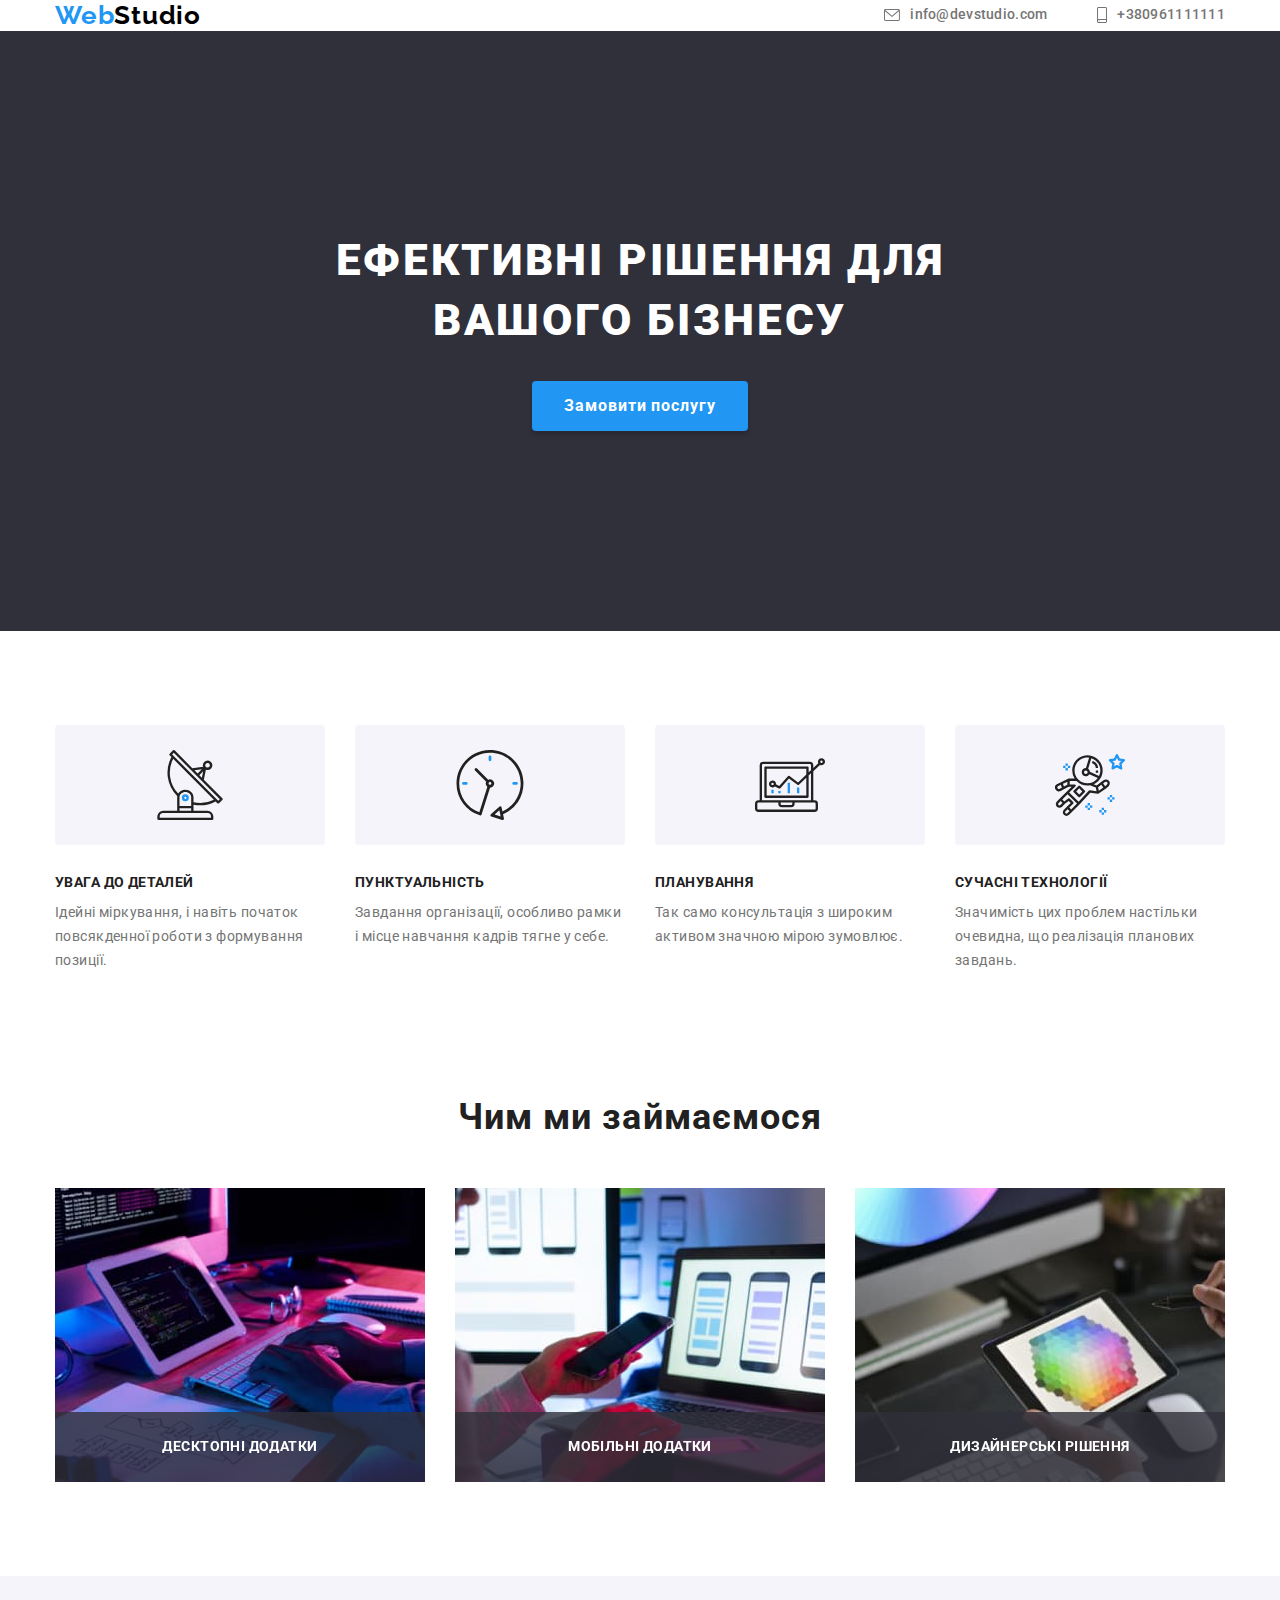
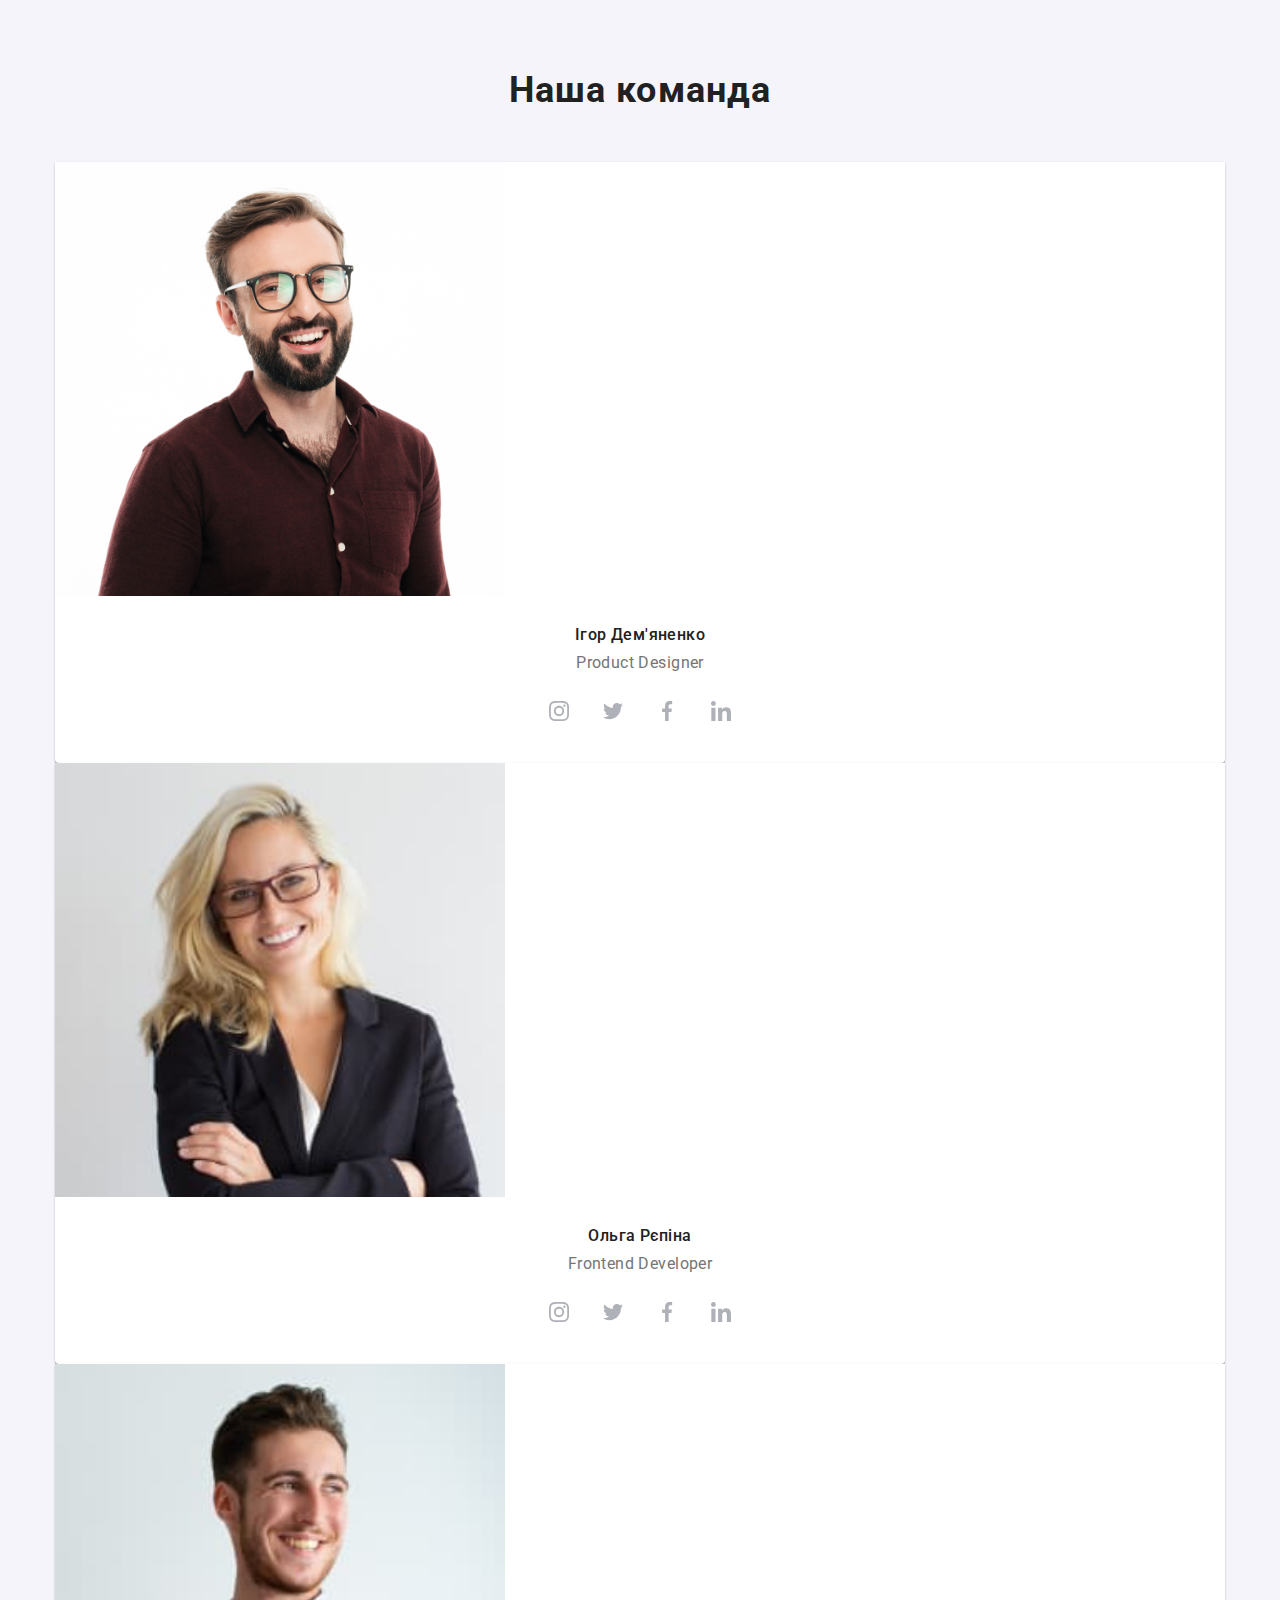
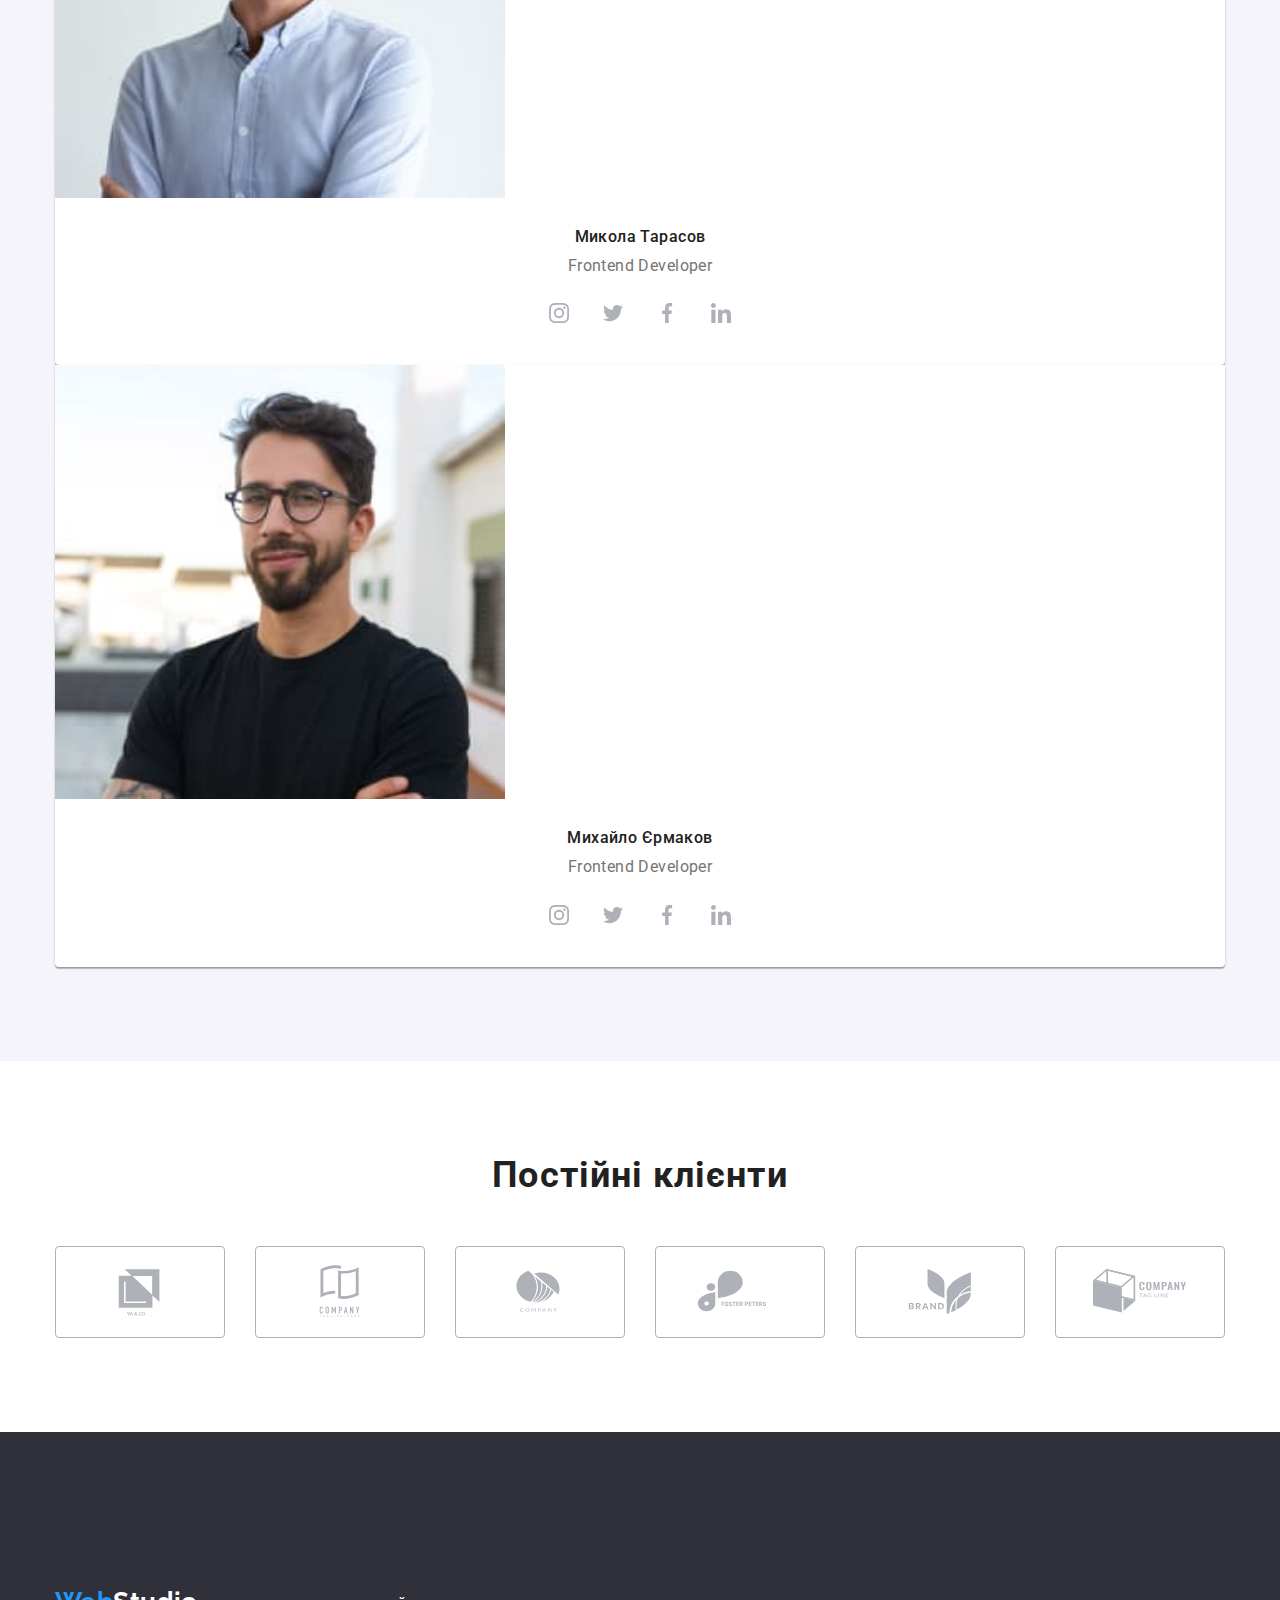
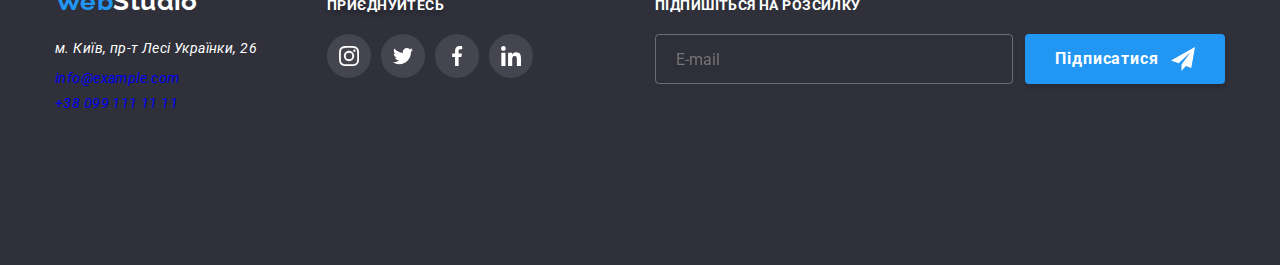
==== index.html @ 115f2b34 "123" ====
<!DOCTYPE html>
<html lang="uk">

<head>
  <meta charset="UTF-8" />
  <meta http-equiv="X-UA-Compatible" content="IE=edge" />
  <meta name="viewport" content="width=device-width, initial-scale=1.0" />
  <title>WebStudio</title>
  <link rel="stylesheet" href="https://cdn.jsdelivr.net/npm/modern-normalize@1.1.0/modern-normalize.min.css">
  <link rel="stylesheet" href="./css/main.min.css" />
  <!-- <link rel=" stylesheet" href="./css/styles.css" /> -->
  <link rel="preconnect" href="https://fonts.googleapis.com" />
  <link rel="preconnect" href="https://fonts.gstatic.com" crossorigin />
  <link href="https://fonts.googleapis.com/css2?family=Raleway:wght@700&family=Roboto:wght@400;500;700;900&display=swap"
    rel="stylesheet" />
</head>

<body>

  <!-- ----------- HEADER------------>




  <header class="header">
    <div class="container header-container">
      <a class="link header-logo" href="./index.html"><span class="first-part">Web</span><span
          class="last-part">Studio</span></a>
      <nav class="header-nav">
        <ul class="header-nav-list list">
          <li class="header-item current">
            <a class="header-nav-link link" href="./index.html">Студія</a>
          </li>
          <li class="header-item">
            <a class="header-nav-link link" href="./portfolio.html">Портфолiо</a>
          </li>
          <li class="header-item">
            <a class="header-nav-link link" href="">Контакти</a>
          </li>
        </ul>
      </nav>
      <button class="menu-toggle js-open-menu" aria-expanded="false" aria-controls="mobile-menu">
        <svg width="40" height="40" fill="currentColor">
          <use href="./images/icons.svg#icon-menu"></use>
        </svg>
      </button>
      <ul class="header-list list">
        <li class="header-item">
          <a class="header-link-mail link" href="mailto:info@devstudio.com">
            <svg class="icon-mail" width="16" height="12">
              <use href="./images/icons.svg#icon-email"></use>
            </svg>
            info@devstudio.com
          </a>
        </li>
        <li class="header-item">
          <a class="header-tel link" href="tel:+380961111111">
            <svg class="icon-phone" width="10" height="16">
              <use href="./images/icons.svg#icon-phone"></use>
            </svg>
            +380961111111
          </a>
        </li>
      </ul>
    </div>
  </header>




  <!-- main section -->

  <main>
    <section class="hero-section section">
      <div class="container">
        <h1 class="hero-first-title">Ефективні рішення для вашого бізнесу</h1>
        <button type="button" class="hero-btn jumpin-button" data-modal-open>Замовити послугу</button>
      </div>
    </section>

    <!-- MODAL-WINDOW -->

    <div class="backdrop is-hidden" data-modal>
      <div class="modal">
        <p class="modal-text">Залиште свої дані, ми вам передзвонимо</p>
        <form autocomplete="off" novalidate>

          <div class="form-field">
            <label class="form-label" for="user-name">Ім'я</label>
            <input class="form-input" type="text" name="user-name" id="user-name" required>
            <svg class="icon-input" width="18" height="18">
              <use href="./images/icons.svg#icon-person-black"></use>
            </svg>

          </div>

          <div class="form-field">
            <label class="form-label" for="tel">Телефон</label>
            <input class="form-input" type="tel" name="phone-number" id="tel" required>
            <svg class="icon-input" width="18" height="18">
              <use href="./images/icons.svg#icon-phone-black"></use>
            </svg>
          </div>

          <div class="form-field">
            <label class="form-label" for="email">Пошта</label>
            <input class="form-input" type="email" name="email" id="email" required>
            <svg class="icon-input" width="18" height="18">
              <use href="./images/icons.svg#icon-email-black"></use>
            </svg>
          </div>

          <div class="form-textarea">
            <label class="form-label" for="comment">Коментар</label>
            <textarea class="form-area" name="comment" id="comment" placeholder="Введіть текст"></textarea>
          </div>

          <div class="agreement-form">
            <label class="agreement-label" for="agreement">
              <input class="check-input" type="checkbox" name="agreement" id="agreement" required>
              <span class="checkbox"></span>Погоджуюся з
              розсилкою та приймаю
              <a class="agreement-text" href="#">Умови
                договору</a>

            </label>
          </div>

          <button class="form-button" type="submit">Відправити</button>

        </form>
        <button class="modal-button" type="button" data-modal-close>
          <svg class="close-icon" width="18" height="18">
            <use href="./images/icons.svg#icon-close-black"></use>
          </svg>
        </button>
      </div>
    </div>


    <!--BENEFITS  -->

    <section class="section">
      <div class="container">
        <h2 class="visually-hidden">Переваги</h2>
        <ul class="benefits__list list">
          <li class="benefits__item">
            <div class="benefits__name">
              <svg class="benefits__icon" width="70" height="70">
                <use href="./images/icons.svg#icon-antenna">
                </use>
              </svg>
            </div>
            <h3 class="benefits__title">Увага до деталей</h3>
            <p class="benefits-pre__title">
              Ідейні міркування, і навіть початок повсякденної роботи з формування позиції.
            </p>
          </li>

          <li class="benefits__item">
            <div class="benefits__name">
              <svg class="benefits__icon" width="70" height="70">
                <use href="./images/icons.svg#icon-clock">
                </use>
              </svg>
            </div>
            <h3 class="benefits__title">Пунктуальність</h3>
            <p class="benefits-pre__title">
              Завдання організації, особливо рамки і місце навчання кадрів тягне у себе.
            </p>
          </li>

          <li class="benefits__item">
            <div class="benefits__name">
              <svg class="benefits__icon" width="70" height="70">
                <use href="./images/icons.svg#icon-diagram">
                </use>
              </svg>
            </div>
            <h3 class="benefits__title">Планування</h3>
            <p class="benefits-pre__title">
              Так само консультація з широким активом значною мірою зумовлює.
            </p>
          </li>

          <li class="benefits__item">
            <div class="benefits__name">
              <svg class="benefits__icon" width="70" height="70">
                <use href="./images/icons.svg#icon-astronaut">
                </use>
              </svg>
            </div>
            <h3 class="benefits__title">Сучасні технології</h3>
            <p class="benefits-pre__title">
              Значимість цих проблем настільки очевидна, що реалізація планових завдань.
            </p>
          </li>
        </ul>
      </div>
    </section>


    <!-- GALERY -->


    <section class="section team">
      <div class="container gallery">
        <h2 class="gallery__title">Чим ми займаємося</h2>
        <ul class="gallery__list list">
          <li class="gallery__item">
            <picture>
              <source srcset="./images/images.index/devices/box1.jpg 1x, ./images/images.index/devices/box1x2.jpg 2x"
                type="image/jpeg" />
              <img src="./images/images.index/devices/box1.jpg" alt="Робота за комп'ютером" width="370" height="294" />
            </picture>

            <div class="overlay__box">
              <!-- <img src="./images/photo1.jpg" alt="working process" width="370" height="294"> -->
              <p class="overlay__text">Десктопні додатки</p>
            </div>
          </li>
          <li class="gallery__item">
            <picture>
              <source srcset="./images/images.index/devices/box2.jpg 1x, ./images/images.index/devices/box2x2.jpg 2x"
                type="image/jpeg" />
              <img src="./images/images.index/box2.jpg" alt="Робота за телефоном" width="370" height="294" />
            </picture>
            <div class="overlay__box">
              <!-- <img src="./images/photo2.jpg" alt="working process" width="370" height="294"> -->
              <p class="overlay__text">Мобільні додатки</p>
            </div>
          </li>
          <li class="gallery__item">
            <picture>
              <source srcset="./images/images.index/devices/box3.jpg 1x, ./images/images.index/devices/box3x2.jpg 2x"
                type="image/jpeg" />
              <img src="./images/images.index/box3.jpg" alt="Робота за планшетом" width="370" height="294" />
            </picture>
            <div class="overlay__box">
              <!-- <img src="./images/photo3.jpg" alt="working process" width="370" height="294"> -->
              <p class="overlay__text">Дизайнерські рішення</p>
            </div>
          </li>
        </ul>
      </div>
    </section>

    <!-- -OUR-TEAM -->

    <section class="section-team section">
      <div class="container our-team">
        <h2 class="about-our-team">Наша команда</h2>
        <ul class="list about-list">
          <li class="about-item">
            <picture>
              <source
                srcset="./images/images.index/team/igor-tel.jpg 1x, ./images/images.index/team/igor-tel2x@2x.jpg 2x"
                media="(max-width: 767px )" type="image/jpeg" />
              <source
                srcset="./images/images.index/team/igor-desk1.jpg 1x, ./images/images.index/team/igor-desk2.jpg 2x"
                media="(min-width: 1200px )" type="image/jpeg" />
              <source srcset="./images/images.index/team/igor-tab1.jpg 1x, ./images/images.index/team/igor-tab2.jpg 2x"
                media="(min-width: 768px )" type="image/jpeg" />
              <img src="./images/images.index/team/igor-tab1.jpg" alt="Чоловік" width="450" />
            </picture>


            <div class="img-text">
              <h3 class="about-title">Ігор Дем'яненко</h3>
              <p lang="en" class="about-pre-title">Product Designer</p>
              <ul class="socials-list list">
                <li class="socials-item">
                  <a class="socials-link link" href="https://Instagram.com" target="_blank"
                    rel="nofollow noopener noreferrer" aria-label="Instagram">
                    <svg class="socials-icon" width="20" height="20">
                      <use href="./images/icons.svg#icon-instagram">
                      </use>
                    </svg>
                  </a>
                </li>
                <li class="socials-item">
                  <a class="socials-link link" href="https://Twitter.com" target="_blank"
                    rel="nofollow noopener noreferrer" aria-label="Twitter icon">
                    <svg class="socials-icon" width="20" height="20">
                      <use href="./images/icons.svg#icon-twitter">
                      </use>
                    </svg>
                  </a>
                </li>
                <li class="socials-item">
                  <a class="socials-link link" href="https://Facebook.com" target="_blank"
                    rel="nofollow noopener noreferrer" aria-label="Facebook icon">
                    <svg class="socials-icon" width="20" height="20">
                      <use href="./images/icons.svg#icon-facebook">
                      </use>
                    </svg>
                  </a>
                </li>
                <li class="socials-item">
                  <a class="socials-link link" href="https://Linkedin.com" target="_blank"
                    rel="nofollow noopener noreferrer" aria-label="Linkedin icon">
                    <svg class="socials-icon" width="20" height="20">
                      <use href="./images/icons.svg#icon-linkedin">
                      </use>
                    </svg>
                  </a>
                </li>
              </ul>
            </div>


          <li class="about-item list">
            <picture>
              <source srcset="./images/images.index/team/olga-tel1.jpg 1x, ./images/images.index/team/olga-tel2.jpg 2x"
                media="(max-width: 767px )" type="image/jpeg" />
              <source
                srcset="./images/images.index/team/olga-desk1.jpg 1x, ./images/images.index/team/olga-desk2.jpg 2x"
                media="(min-width: 1200px )" type="image/jpeg" />
              <source
                srcset="./images/images.index/team/olga-tablet1.jpg 1x, ./images/images.index/team/olga-tablet2.jpg 2x"
                media="(min-width: 768px )" type="image/jpeg" />
              <img src="./images/images.index/team/olga-tablet2.jpg" alt="Жінка" width="450" />
            </picture>


            <div class="img-text">
              <h3 class="about-title">Ольга Рєпіна</h3>
              <p lang="en" class="about-pre-title">Frontend Developer</p>
              <ul class="socials-list list">
                <li class="socials-item">
                  <a href="https://Instagram.com" class="socials-link link" target="_blank"
                    rel="nofollow noopener noreferrer" aria-label="Instagram icon">
                    <svg class="socials-icon" width="20" height="20">
                      <use href="./images/icons.svg#icon-instagram">
                      </use>
                    </svg>
                  </a>
                </li>
                <li class="socials-item">
                  <a href="https://Twitter.com" class="socials-link link" target="_blank"
                    rel="nofollow noopener noreferrer" aria-label="Twitter icon">
                    <svg class="socials-icon" width="20" height="20">
                      <use href="./images/icons.svg#icon-twitter">
                      </use>
                    </svg>
                  </a>
                </li>
                <li class="socials-item">
                  <a href="https://Facebook.com" class="socials-link link" target="_blank"
                    rel="nofollow noopener noreferrer" aria-label="Facebook icon">
                    <svg class="socials-icon" width="20" height="20">
                      <use href="./images/icons.svg#icon-facebook">
                      </use>
                    </svg>
                  </a>
                </li>
                <li class="socials-item">
                  <a href="https://linkedin.com" class="socials-link" target="_blank" rel="nofollow noopener noreferrer"
                    aria-label="Linkedin icon">
                    <svg class="socials-icon" width="20" height="20">
                      <use href="./images/icons.svg#icon-linkedin">
                      </use>
                    </svg>
                  </a>
                </li>
              </ul>
            </div>


          <li class="about-item list">
            <picture>
              <source
                srcset="./images/images.index/team/mykola-tel1.jpg 1x, ./images/images.index/team/mykola-tel2.jpg 2x"
                media="(max-width: 767px )" type="image/jpeg" />
              <source
                srcset="./images/images.index/team/mykola-desk1.jpg 1x, ./images/images.index/team/mykola-desk2.jpg 2x"
                media="(min-width: 1200px )" type="image/jpeg" />
              <source
                srcset="./images/images.index/team/mykola-tablet1.jpg 1x, ./images/images.index/team/mykola-tablet2.jpg 2x"
                media="(min-width: 768px )" type="image/jpeg" />
              <img src="./images/images.index/team/mykola-tablet1.jpg" alt="Чоловік" width="450" />
            </picture>

            <div class="img-text">
              <h3 class="about-title">Микола Тарасов</h3>
              <p lang="en" class="about-pre-title">Frontend Developer</p>
              <ul class="socials-list list">
                <li class="socials-item">
                  <a href="https://Instagram.com" class="socials-link link" target="_blank"
                    rel="nofollow noopener noreferrer" aria-label="Instagram icon">
                    <svg class="socials-icon" width="20" height="20">
                      <use href="./images/icons.svg#icon-instagram">
                      </use>
                    </svg>
                  </a>
                </li>
                <li class="socials-item">
                  <a href="https://Twitter.com" class="socials-link link" target="_blank"
                    rel="nofollow noopener noreferrer" aria-label="Twitter icon">
                    <svg class="socials-icon" width="20" height="20">
                      <use href="./images/icons.svg#icon-twitter">
                      </use>
                    </svg>
                  </a>
                </li>
                <li class="socials-item">
                  <a href="https://Facebook.com" class="socials-link link" target="_blank"
                    rel="nofollow noopener noreferrer" aria-label="Facebook icon">
                    <svg class="socials-icon" width="20" height="20">
                      <use href="./images/icons.svg#icon-facebook">
                      </use>
                    </svg>
                  </a>
                </li>
                <li class="socials-item">
                  <a href="https://linkedin.com" class="socials-link" target="_blank" rel="nofollow noopener noreferrer"
                    aria-label=" icon">
                    <svg class="socials-icon" width="20" height="20">
                      <use href="./images/icons.svg#icon-linkedin">
                      </use>
                    </svg>
                  </a>
                </li>
              </ul>
            </div>


          <li class="about-item list">
            <picture>
              <source
                srcset="./images/images.index/team/misha-tel1.jpg 1x, ./images/images.index/team/misha-tel2.jpg 2x"
                media="(max-width: 767px )" type="image/jpeg" />
              <source
                srcset="./images/images.index/team/misha-desk1.jpg 1x, ./images/images.index/team/misha-desk2.jpg 2x"
                media="(min-width: 1200px )" type="image/jpeg" />
              <source
                srcset="./images/images.index/team/misha-tablet1.jpg 1x, ./images/images.index/team/misha-tablet2.jpg 2x"
                media="(min-width: 768px )" type="image/jpeg" />
              <img src="./images/images.index/team/misha-tablet1.jpg" alt="Чоловік" width="450" />
            </picture>


            <div class="img-text">
              <h3 class="about-title">Михайло Єрмаков</h3>
              <p lang="en" class="about-pre-title">Frontend Developer</p>
              <ul class="socials-list list">
                <li class="socials-item">
                  <a href="https://Instagram.com" class="socials-link link" target="_blank"
                    rel="nofollow noopener noreferrer" aria-label="Instagram icon">
                    <svg class="socials-icon" width="20" height="20">
                      <use href="./images/icons.svg#icon-instagram">
                      </use>
                    </svg>
                  </a>
                </li>
                <li class="socials-item">
                  <a href="https://Twitter.com" class="socials-link link" target="_blank"
                    rel="nofollow noopener noreferrer" aria-label="Twitter icon">
                    <svg class="socials-icon" width="20" height="20">
                      <use href="./images/icons.svg#icon-twitter">
                      </use>
                    </svg>
                  </a>
                </li>
                <li class="socials-item">
                  <a href="https://Facebook.com" class="socials-link link" target="_blank"
                    rel="nofollow noopener noreferrer" aria-label="Facebook icon">
                    <svg class="socials-icon" width="20" height="20">
                      <use href="./images/icons.svg#icon-facebook">
                      </use>
                    </svg>
                  </a>
                </li>
                <li class="socials-item">
                  <a href="https://Linkedin.com" class="socials-link link" target="_blank"
                    rel="nofollow noopener noreferrer" aria-label="icon-Linkedin">
                    <svg class="socials-icon" width="20" height="20">
                      <use href="./images/icons.svg#icon-linkedin">
                      </use>
                    </svg>
                  </a>
                </li>
              </ul>
            </div>
    </section>

    <!-- постійні клієнти -->

    <section class="section">
      <div class="container">
        <h2 class="clients__title">Постійні клієнти</h2>
        <ul class="clients__list list">
          <li class="clients__item link">
            <a class="clients__link" href="#">
              <svg class="clients__icon" width="106" height="60">
                <use href="./images/icons.svg#icon-Logo-1">
                </use>
              </svg>
            </a>
          </li>
          <li class="clients__item link">
            <a class="clients__link" href="#">
              <svg class="clients__icon" width="106" height="60">
                <use href="./images/icons.svg#icon-Logo-2">
                </use>
              </svg>
            </a>
          </li>
          <li class="clients__item link">
            <a class="clients__link" href="#">
              <svg class="clients__icon" width="106" height="60">
                <use href="./images/icons.svg#icon-Logo-3">
                </use>
              </svg>
            </a>
          </li>
          <li class="clients__item link">
            <a class="clients__link" href="#">
              <svg class="clients__icon" width="106" height="60">
                <use href="./images/icons.svg#icon-Logo-4">
                </use>
              </svg>
            </a>
          </li>
          <li class="clients__item link">
            <a class="clients__link" href="#">
              <svg class="clients__icon" width="106" height="60">
                <use href="./images/icons.svg#icon-Logo-5">
                </use>
              </svg>
            </a>
          </li>
          <li class="clients__item link">
            <a class="clients__link" href="#">
              <svg class="clients__icon" width="106" height="60">
                <use href="./images/icons.svg#icon-Logo-6">
                </use>
              </svg>
            </a>
          </li>
        </ul>
      </div>
    </section>
  </main>


  <!-- footer -->

  <footer class="footer">
    <section class="section">
      <div class="footer-container container">
        <div class="address">
          <a class="footer-logo link" href="./index.html"><span class="first-part">Web</span><span
              class="second-part">Studio</span></a>
          <address class="footer-address">
            <ul class="list footer-list">
              <li class="footer-item">
                <a class="footer-link-map link" href="https://goo.gl/maps/BN2P9NeAtjH4bp3VA" target="_blank"
                  rel="noopener noreferrer nofollow">
                  м. Київ, пр-т Лесі Українки, 26</a>
              </li>
              <li class="footer-item link"><a class="footer-link link"
                  href="mailto:info@example.com">info@example.com</a>
              </li>
              <li class="footer-item link"><a class="footer-tel link" href="tel:+380991111111">+38 099 111 11
                  11</a>
              </li>
            </ul>
          </address>
        </div>




        <div class="container-icon">
          <p class="text-footer">ПРИЄДНУЙТЕСЬ</p>
          <ul class="socials-list-list list">
            <li class="socials-item">
              <a class="socials-link-item link" href="https://Instagram.com" target="_blank"
                rel="nofollow noopener noreferrer" aria-label="Instagram icon">
                <svg class="socials-icon-footer" width="20" height="20">
                  <use href="./images/icons.svg#icon-instagram">
                  </use>
                </svg>
              </a>
            </li>
            <li class="socials-item">
              <a class="socials-link-item link" href="https://Twitter.com" target="_blank"
                rel="nofollow noopener noreferrer" aria-label="Twitter icon">
                <svg class="socials-icon-footer" width="20" height="20">
                  <use href="./images/icons.svg#icon-twitter">
                  </use>
                </svg>
              </a>
            </li>
            <li class="socials-item">
              <a class="socials-link-item link" href="https://Facebook.com" target="_blank"
                rel="nofollow noopener noreferrer" aria-label="facebook icon">
                <svg class="socials-icon-footer" width="20" height="20">
                  <use href="./images/icons.svg#icon-facebook">
                  </use>
                </svg>
              </a>
            </li>
            <li class="socials-item">
              <a class="socials-link-item link" href="https://Linkedin.com" target="_blank"
                rel="nofollow noopener noreferrer" aria-label="icon-linkedin">
                <svg class="socials-icon-footer" width="20" height="20">
                  <use href="./images/icons.svg#icon-linkedin">
                  </use>
                </svg>
              </a>
            </li>
          </ul>
        </div>

        <div class="sign-up">
          <p class="sign-up-title">Підпишіться на розсилку</p>
          <div class="sign-up-with-btn">
            <form class="sign-up-form" name="sign-up-name" autocomplete="off">
              <div class="input-container">
                <label for="mail" class="form-with-label">
                  <input class="sign-up-input" type="mail" name="mail" placeholder="E-mail" required />
                </label>
              </div>
            </form>
            <button class="sign-up-button" type="submit">Підписатися
              <svg class="sign-up-btn" width="24" height="24">
                <use href="./images/icons.svg#icon-icon-vector">
                </use>
              </svg>
            </button>
          </div>
        </div>
      </div>
    </section>
  </footer>

  <div class="menu-container js-menu-container" id="mobile-menu">
    <button class="menu-toggle js-close-menu">
      <svg class="icon-cross" width="40" height="40">
        <use href="./images/icons.svg#icon-close"></use>
      </svg>
    </button>
    <ul class="menu mobile-menu">
      <li class="mobile-menu__item">
        <a href="./index.html" class="mobile-menu__link mobile-menu__link--current">Студія</a>
      </li>
      <li class="mobile-menu__item">
        <a href="./portfolio.html" class="mobile-menu__link">Портфоліо</a>
      </li>
      <li class="mobile-menu__item">
        <a href="#" class="mobile-menu__link">Контакти</a>
      </li>
    </ul>
    <ul class="menu mobile-contacts">
      <li class="mobile-contacts__item">
        <a class="mobile-contacts__link-phone" href="tel:+380961111111">
          +38 096 111 11 11</a>
      </li>
      <li class="mobile-contacts__item">
        <a class="mobile-contacts__link-email" href="mailto:info@devstudio.com">
          info@devstudio.com</a>
      </li>
    </ul>
    <ul class="menu mobile-socials">
      <li class="mobile-socials__item">
        <a href="#" class="mobile-socials__link">Instagram</a>
      </li>
      <li class="mobile-socials__item">
        <a href="#" class="mobile-socials__link">Twitter</a>
      </li>
      <li class="mobile-socials__item">
        <a href="#" class="mobile-socials__link">Facebook</a>
      </li>
      <li class="mobile-socials__item">
        <a href="#" class="mobile-socials__link">LinkedIn</a>
      </li>
    </ul>
  </div>


  <script src="./js/mobile-menu.js"></script>
  <script src="./js/modal.js"></script>
</body>

</html>
---- css/main.min.css ----
body{font-family:Roboto,sans-serif;color:var(--main-text-color);font-size:14px;letter-spacing:.03em}.section{padding-top:94px;padding-bottom:94px}@media screen and (max-with: 1199px){.section{padding-top:60px;padding-bottom:60px}}.gallery__title,.about-our-team,.clients__title{margin-bottom:30px;font-weight:700;font-size:28px;line-height:1.18;text-align:center;letter-spacing:.03em;color:#212121}@media screen and (min-width: 1200px){.gallery__title,.about-our-team,.clients__title{margin-bottom:50px;font-size:36px;line-height:1.16}}.list{list-style:none;padding-left:0;margin:0}.link{text-decoration:none}.link:hover,.link:focus{color:var(--accent-color)}h1,h2,h3,h4,h5,h6,p{margin:0}ul{margin:0;padding-left:0}.section{padding-top:94px;padding-bottom:94px}img{display:block;max-width:100%;height:auto}.hero-btn{cursor:pointer;border:none;border-radius:4px}:root{--main-text-color: #212121;--secondary-text-color: #757575;--header-color: #ececec;--accent-color: #2196f3;--background-footer-color: #2f303a;--footer-text-color: rgba(255, 255, 255, 0.6);--logo-text-color: #000000;--main-font: Roboto, sans serif;--backround-color: #ffffff;--logo-color: #2f303a;--img-portfolio-text: #eeeeee;--socials-icon-color: #afb1b8;--animation-timing-function: cubic-bezier(0.4, 0, 0.2, 1);--form-border-color: rgba(33 33, 33, 0.2)}.section{padding-bottom:94px;padding-top:94px}@media screen and (max-width: 1200px){.section{padding-top:60px;padding-bottom:60px}}.visually-hidden{position:absolute;width:1px;height:1px;margin:-1px;border:0;padding:0;white-space:nowrap;-webkit-clip-path:inset(100%);clip-path:inset(100%);clip:rect(0 0 0 0);overflow:hidden;margin:-1px}.visually-hidden{position:absolute;width:1px;height:1px;margin:-1px;border:0;padding:0;white-space:nowrap;-webkit-clip-path:inset(100%);clip-path:inset(100%);clip:rect(0 0 0 0);overflow:hidden;margin:-1px}.benefits__list{display:-webkit-box;display:-ms-flexbox;display:flex;-ms-flex-wrap:wrap;flex-wrap:wrap;gap:30px}.benefits__item:not(:last-child){margin-bottom:30px}@media screen and (min-width: 1200px){.benefits__item{width:270px}}.benefits__icon{-webkit-box-pack:center;-ms-flex-pack:center;justify-content:center;-webkit-box-align:center;-ms-flex-align:center;align-items:center;gap:30px;display:-webkit-box;display:-ms-flexbox;display:flex;height:120px}.benefits__name{height:120px;margin-bottom:30px;background-color:#f5f4fa;border-radius:4px;display:-webkit-box;display:-ms-flexbox;display:flex;-webkit-box-align:center;-ms-flex-align:center;align-items:center;-webkit-box-pack:center;-ms-flex-pack:center;justify-content:center}.benefits-item:not(:last-child){margin-right:30px}.benefits__title{font-weight:700;font-size:14px;line-height:1.14;text-transform:uppercase;color:var(--main-text-color);margin-bottom:10px}@media screen and (max-width: 767px){.benefits__title{text-align:center}}.benefits-pre__title{font-size:14px;line-height:1.71;letter-spacing:.03em;color:var(--secondary-text-color)}@media screen and (min-width: 480px){.benefits-pre__title{width:100%}}.clients__title{font-weight:700;font-size:36px;line-height:1.16;text-align:center;margin-bottom:50px}.gallery__title,.about-our-team,.clients__title{margin-bottom:30px;font-weight:700;font-size:28px;line-height:1.18;text-align:center;letter-spacing:.03em;color:#212121}@media screen and (min-width: 1200px){.gallery__title,.about-our-team,.clients__title{margin-bottom:50px;font-size:36px;line-height:1.16}}.clients__list{display:-webkit-box;display:-ms-flexbox;display:flex;-ms-flex-wrap:wrap;flex-wrap:wrap;gap:30px}@media screen and (min-width: 1200px){.clients__list{-webkit-box-pack:justify;-ms-flex-pack:justify;justify-content:space-between}}@media screen and (max-width: 768px){.clients__item{-ms-flex-preferred-size:calc((100% - 30px)/2);flex-basis:calc((100% - 30px)/2)}}.clients__link{display:-webkit-box;display:-ms-flexbox;display:flex;-webkit-box-align:center;-ms-flex-align:center;align-items:center;-webkit-box-pack:center;-ms-flex-pack:center;justify-content:center;width:100%;height:92px;color:var(--socials-icon-color);border:1px solid currentColor;border-radius:4px;-webkit-transition:color 250ms var(--animation-timing-function);transition:color 250ms var(--animation-timing-function)}.clients__link:hover,.clients__link:focus{color:var(--accent-color)}@media screen and (min-width: 480px){.clients__link{width:210px}}@media screen and (min-width: 1200px){.clients__link{width:170px}}.clients__icon{fill:currentColor}.backdrop{position:fixed;top:0;left:0;width:100%;height:100%;opacity:1;-webkit-transition:opacity 250ms var(--animation-timing-function),visibility 250ms var(--animation-timing-function);transition:opacity 250ms var(--animation-timing-function),visibility 250ms var(--animation-timing-function);background-color:rgba(0,0,0,.2);overflow:scroll}.backdrop.is-hidden{visibility:hidden;opacity:0;pointer-events:none}.backdrop.is-hidden .modal{-webkit-transform:translate(-50%, -50%) scale(0.8);transform:translate(-50%, -50%) scale(0.8)}.modal{position:absolute;top:50%;left:50%;min-width:528px;min-height:581px;padding:40px 40px;visibility:visible;opacity:1;-webkit-transition:-webkit-transform 250ms var(--animation-timing-function) opacity 250ms var(--animation-timing-function) visibility 250ms var(--animation-timing-function);transition:-webkit-transform 250ms var(--animation-timing-function) opacity 250ms var(--animation-timing-function) visibility 250ms var(--animation-timing-function);transition:transform 250ms var(--animation-timing-function) opacity 250ms var(--animation-timing-function) visibility 250ms var(--animation-timing-function);transition:transform 250ms var(--animation-timing-function) opacity 250ms var(--animation-timing-function) visibility 250ms var(--animation-timing-function), -webkit-transform 250ms var(--animation-timing-function) opacity 250ms var(--animation-timing-function) visibility 250ms var(--animation-timing-function);-webkit-transform:translate(-50%, -50%) scale(1);transform:translate(-50%, -50%) scale(1);border-radius:4px;background-color:var(--backround-color);-webkit-box-shadow:0px 1px 3px rgba(0,0,0,.12),0px 1px 1px rgba(0,0,0,.14),0px 2px 1px rgba(0,0,0,.2);box-shadow:0px 1px 3px rgba(0,0,0,.12),0px 1px 1px rgba(0,0,0,.14),0px 2px 1px rgba(0,0,0,.2)}@media screen and (min-width: 480px){.modal{max-width:450px;max-height:609px}}.modal-text{margin-bottom:12px;font-weight:700;font-size:20px;line-height:1.15;text-align:center;color:var(--logo-text-color)}.form-field{position:relative;display:-webkit-box;display:-ms-flexbox;display:flex;-webkit-box-orient:vertical;-webkit-box-direction:normal;-ms-flex-direction:column;flex-direction:column;margin-bottom:10px;text-align:start;-webkit-transition:border-color 250ms var(--animation-timing-function);transition:border-color 250ms var(--animation-timing-function)}.icon-input{position:absolute;top:50%;left:15px;fill:var(--logo-text-color);-webkit-transition:fill 250ms var(--animation-timing-function);transition:fill 250ms var(--animation-timing-function)}.form-field:focus-within .form-input,.form-field:hover .form-input{border:1px solid var(--accent-color)}.form-field:focus-within .icon-input,.form-field:hover .icon-input{fill:var(--accent-color)}.form-label{margin-bottom:4px;color:var(--secondary-text-color);display:-webkit-box;display:-ms-flexbox;display:flex}.form-input{padding:11px 12px;padding-left:43px;border:1px solid rgba(33,33,33,.2);border-radius:4px;-webkit-transition:border 250ms var(--animation-timing-function);transition:border 250ms var(--animation-timing-function);outline:rgba(0,0,0,0)}.form-field:focus-within .form-area,.form-field:hover .form-area{border:1px solid var(--accent-color)}.form-textarea::-webkit-input-placeholder{color:rgba(117,117,117,.5)}.form-textarea::-moz-placeholder{color:rgba(117,117,117,.5)}.form-textarea:-ms-input-placeholder{color:rgba(117,117,117,.5)}.form-textarea::-ms-input-placeholder{color:rgba(117,117,117,.5)}.form-textarea::placeholder{color:rgba(117,117,117,.5)}.form-textarea{margin-bottom:20px}.form-area{width:448px;height:120px;padding:12px 16px;resize:none;-webkit-transition:border 250ms var(--animation-timing-function);transition:border 250ms var(--animation-timing-function);outline:rgba(0,0,0,0);border:1px solid rgba(33,33,33,.2);border-radius:4px}.agreement-form{margin-bottom:30px;padding-right:11px;padding-left:70px}.check-input{position:absolute;-webkit-appearance:none;-moz-appearance:none;appearance:none}.checkbox{position:absolute;bottom:124px;left:85px;width:16px;height:15px;border:2px solid var(--logo-text-color);border-radius:1px;background-color:var(--backround-color)}.check-input:checked+.checkbox{border-color:var(--accent-color);background-size:contain;background-origin:border-box;background-color:var(--accent-color);background-image:url("data:image/svg+xml;charset=UTF-8,%3csvg width='16' height='15' viewBox='0 0 16 15' fill='none' xmlns='http://www.w3.org/2000/svg'%3e%3crect width='16' height='15' rx='2' fill='%232196F3'/%3e%3cpath d='M3.95703 7.75166L3.88825 7.68604L3.81923 7.75141L2.93123 8.59258L2.85486 8.66492L2.93097 8.73753L6.42671 12.0724L6.49574 12.1382L6.56476 12.0724L14.069 4.91352L14.1449 4.84116L14.069 4.76881L13.1873 3.92764L13.1183 3.86183L13.0493 3.92761L6.49577 10.1735L3.95703 7.75166Z' fill='white' stroke='white' stroke-width='0.2'/%3e%3c/svg%3e")}.agreement-label{font-size:14px;line-height:1.7;letter-spacing:.03em;display:-webkit-box;display:-ms-flexbox;display:flex;-webkit-box-align:center;-ms-flex-align:center;align-items:center;-webkit-box-pack:center;-ms-flex-pack:center;justify-content:center}.agreement-text{text-decoration:underline;color:var(--accent-color)}.submit-button:hover,.submit-button:focus{background-color:#188ce8;-webkit-box-shadow:0px 4px 4px rgba(0,0,0,.15);box-shadow:0px 4px 4px rgba(0,0,0,.15)}.modal-button{position:absolute;top:8px;right:8px;border-radius:50%;background-color:var(--backround-color);border:1px solid rgba(0,0,0,.1);width:30px;height:30px;padding:0;cursor:pointer;display:-webkit-box;display:-ms-flexbox;display:flex;-webkit-box-align:center;-ms-flex-align:center;align-items:center;-webkit-box-pack:center;-ms-flex-pack:center;justify-content:center;-webkit-transition:fill 250ms var(--animation-timing-function);transition:fill 250ms var(--animation-timing-function)}.jumpin-button{-webkit-animation:junpin-button .9s both;animation:junpin-button .9s both}@-webkit-keyframes junpin-button{0%{-webkit-transform:translateY(-45px);transform:translateY(-45px);-webkit-animation-timing-function:ease-in;animation-timing-function:ease-in;opacity:1}24%{opacity:1}40%{-webkit-transform:translateY(-24px);transform:translateY(-24px);-webkit-animation-timing-function:ease-in;animation-timing-function:ease-in}65%{-webkit-transform:translateY(-12px);transform:translateY(-12px);-webkit-animation-timing-function:ease-in;animation-timing-function:ease-in}82%{-webkit-transform:translateY(-6px);transform:translateY(-6px);-webkit-animation-timing-function:ease-in;animation-timing-function:ease-in}93%{-webkit-transform:translateY(-4px);transform:translateY(-4px);-webkit-animation-timing-function:ease-in;animation-timing-function:ease-in}25%,55%,75%,87%{-webkit-transform:translateY(0px);transform:translateY(0px);-webkit-animation-timing-function:ease-out;animation-timing-function:ease-out}100%{-webkit-transform:translateY(0px);transform:translateY(0px);-webkit-animation-timing-function:ease-out;animation-timing-function:ease-out;opacity:1}}@keyframes junpin-button{0%{-webkit-transform:translateY(-45px);transform:translateY(-45px);-webkit-animation-timing-function:ease-in;animation-timing-function:ease-in;opacity:1}24%{opacity:1}40%{-webkit-transform:translateY(-24px);transform:translateY(-24px);-webkit-animation-timing-function:ease-in;animation-timing-function:ease-in}65%{-webkit-transform:translateY(-12px);transform:translateY(-12px);-webkit-animation-timing-function:ease-in;animation-timing-function:ease-in}82%{-webkit-transform:translateY(-6px);transform:translateY(-6px);-webkit-animation-timing-function:ease-in;animation-timing-function:ease-in}93%{-webkit-transform:translateY(-4px);transform:translateY(-4px);-webkit-animation-timing-function:ease-in;animation-timing-function:ease-in}25%,55%,75%,87%{-webkit-transform:translateY(0px);transform:translateY(0px);-webkit-animation-timing-function:ease-out;animation-timing-function:ease-out}100%{-webkit-transform:translateY(0px);transform:translateY(0px);-webkit-animation-timing-function:ease-out;animation-timing-function:ease-out;opacity:1}}.form-button{font-weight:700;font-size:16px;line-height:1.87;display:block;-webkit-box-align:center;-ms-flex-align:center;align-items:center;text-align:center;letter-spacing:.06em;color:#fff;padding:10px 52px;margin-top:30px;margin:0 auto;cursor:pointer;background:#188ce8;-webkit-box-shadow:0px 4px 4px rgba(0,0,0,.15);box-shadow:0px 4px 4px rgba(0,0,0,.15);border-radius:4px;border:none}.close-icon{fill:var(--logo-text-color);-webkit-transition:fill 250ms var(--animation-timing-function);transition:fill 250ms var(--animation-timing-function)}.close-icon:hover,.close-icon:focus{fill:var(--accent-color)}.team{padding-top:0}.gallery__item:not(:last-child){margin-right:30px}.gallery__list{display:-webkit-box;display:-ms-flexbox;display:flex}.gallery__title{font-weight:700;font-size:36px;line-height:1.16;text-align:center;color:var(--main-text-color);margin-bottom:50px}.overlay__box{display:-webkit-box;display:-ms-flexbox;display:flex;position:relative;-webkit-box-align:end;-ms-flex-align:end;align-items:flex-end;opacity:1}.overlay__text{display:-webkit-box;display:-ms-flexbox;display:flex;position:absolute;-webkit-box-align:center;-ms-flex-align:center;align-items:center;-webkit-box-pack:center;-ms-flex-pack:center;justify-content:center;bottom:0;width:370px;height:70px;color:var(--backround-color);font-weight:700;line-height:1.14;text-transform:uppercase;background:rgba(47,48,58,.8)}.header-container{display:-webkit-box;display:-ms-flexbox;display:flex;-webkit-box-align:center;-ms-flex-align:center;align-items:center;-webkit-box-pack:justify;-ms-flex-pack:justify;justify-content:space-between}@media screen and (min-width: 768px){.header-nav-list{display:none;margin-left:93px}}.header-list{display:-webkit-box;display:-ms-flexbox;display:flex;margin-left:auto;-webkit-box-align:center;-ms-flex-align:center;align-items:center;gap:50px}@media screen and (max-width: 767px){.header-list{display:none}}@media screen and (min-width: 768px)and (max-width: 1199px){.header-list{display:-webkit-box;display:-ms-flexbox;display:flex}}.header-logo{font-family:"Raleway";font-weight:700;font-size:26px;line-height:1.19;letter-spacing:.03em}.header-logo:hover,.header-logo:focus{color:#188ce8}@media screen and (max-width: 480px){.header-logo{padding-top:0}}.first-part{color:#2196f3}.last-part{color:#000}.header-nav-link{font-family:Roboto,sans-serif;font-weight:500;line-height:1.14;letter-spacing:.02em;color:var(--main-text-color);padding-top:32px;padding-bottom:32px;display:block;-webkit-transition:color 250ms var(--animation-timing-function);transition:color 250ms var(--animation-timing-function)}@media screen and (max-width: 480px){.header-nav-link{padding-top:0}}.header-link-mail{font-style:normal;font-weight:500;line-height:1.14;letter-spacing:.02em;display:-webkit-box;display:-ms-flexbox;display:flex;-webkit-box-align:center;-ms-flex-align:center;align-items:center;color:var(--secondary-text-color);-webkit-transition:color 250ms var(--animation-timing-function);transition:color 250ms var(--animation-timing-function)}.header-tel{font-weight:500;line-height:1.14;letter-spacing:.02em;color:var(--secondary-text-color);display:-webkit-box;display:-ms-flexbox;display:flex;-webkit-box-align:center;-ms-flex-align:center;align-items:center;-webkit-transition:color 250ms var(--animation-timing-function);transition:color 250ms var(--animation-timing-function)}.icon-mail{fill:currentColor;margin-right:10px}.icon-phone{fill:currentColor;margin-right:10px}.header-link-mail:hover .icon-mail,.header-link-mail:focus .icon-mail{color:var(--accent-color--)}.header-item{position:relative;display:block;text-decoration:none}.current a{color:var(--accent-color)}.current a .header-item.current::after{position:absolute;bottom:0;left:0;content:"";margin-bottom:-1px}.socials-list{display:-webkit-box;display:-ms-flexbox;display:flex;-webkit-box-pack:center;-ms-flex-pack:center;justify-content:center;-ms-flex-wrap:wrap;flex-wrap:wrap;gap:10px}.about-list{gap:30px}.about-item:not(:last-child){gap:30px}.img-text{padding-top:30px;padding-bottom:30px}.section-team{background-color:#f5f4fa}.about-item{-webkit-box-shadow:0px 1px 3px rgba(0,0,0,.12),0px 1px 1px rgba(0,0,0,.14),0px 2px 1px rgba(0,0,0,.2);box-shadow:0px 1px 3px rgba(0,0,0,.12),0px 1px 1px rgba(0,0,0,.14),0px 2px 1px rgba(0,0,0,.2);border-radius:0px 0px 4px 4px;background-color:var(--backround-color)}.workers-img{-webkit-transition:-webkit-transform 1000ms ease;transition:-webkit-transform 1000ms ease;transition:transform 1000ms ease;transition:transform 1000ms ease, -webkit-transform 1000ms ease}.about-item{overflow:hidden}.about-item:hover .workers-img{-webkit-transform:scale(1.2);transform:scale(1.2)}.about-item{gap:30px}.about-our-team{font-weight:700;font-size:36px;line-height:1.16;margin-bottom:50px;text-align:center;-webkit-box-pack:center;-ms-flex-pack:center;justify-content:center}.about-title{font-weight:500;font-size:16px;line-height:1.18;color:var(--main-text-color);margin-bottom:10px;text-align:center}.about-pre-title{font-size:16px;line-height:1.18;color:var(--secondary-text-color);text-align:center;margin-bottom:16px}.socials-link{display:-webkit-box;display:-ms-flexbox;display:flex;-webkit-box-align:center;-ms-flex-align:center;align-items:center;-webkit-box-pack:center;-ms-flex-pack:center;justify-content:center;width:44px;height:44px;color:var(--socials-icon-color);border-radius:50%;-webkit-transition:color 250ms var(--animation-timing-function),background-color 250ms var(--animation-timing-function);transition:color 250ms var(--animation-timing-function),background-color 250ms var(--animation-timing-function)}.socials-link:hover,.socials-link:focus{background-color:var(--accent-color);color:#fff}.socials-icon{fill:currentColor}@media screen and (max-width: 768px){.header-nav{display:none}}.container{padding:0 15px;margin:0 auto}@media screen and (min-width: 480px){.container{width:480px}}@media screen and (min-width: 768px){.container{width:768px}}@media screen and (min-width: 1200px){.container{width:1200px}}.menu{display:-webkit-box;display:-ms-flexbox;display:flex;margin:0;padding:0;list-style:none;text-decoration:none}.menu-toggle{min-height:40px;min-width:40px;display:-webkit-box;display:-ms-flexbox;display:flex;-webkit-box-align:center;-ms-flex-align:center;align-items:center;-webkit-box-pack:center;-ms-flex-pack:center;justify-content:center;margin:0;padding:0;background-color:rgba(0,0,0,0);cursor:pointer;border:none;border-radius:50%;outline:none}@media screen and (min-width: 768px){.menu-toggle{display:none}}.menu-container{position:fixed;top:0;left:0;display:-webkit-box;display:-ms-flexbox;display:flex;-webkit-box-orient:vertical;-webkit-box-direction:normal;-ms-flex-direction:column;flex-direction:column;width:100%;height:100%;padding:48px 40px;background-color:var(--backround-color);z-index:999;-webkit-transform:translateX(100%);transform:translateX(100%);-webkit-transition:-webkit-transform 250ms ease-in-out;transition:-webkit-transform 250ms ease-in-out;transition:transform 250ms ease-in-out;transition:transform 250ms ease-in-out, -webkit-transform 250ms ease-in-out}.menu-container.is-open{-webkit-transform:translateX(0);transform:translateX(0)}.menu-container .menu-toggle{position:static;top:10px;right:15px;fill:#212121;-webkit-transition:fill 250ms cubic-bezier(0.4, 0, 0.2, 1);transition:fill 250ms cubic-bezier(0.4, 0, 0.2, 1)}.menu-container .menu-toggle:hover,.menu-container .menu-toggle:focus{fill:#2196f3}.mobile-menu{display:block;margin-bottom:auto}.mobile-menu .mobile-menu__item:not(:last-child){margin-bottom:30px}.mobile-menu .mobile-menu__link{font-weight:500;font-size:40px;line-height:1.17;text-align:center;letter-spacing:.02em;color:#212121}.mobile-menu .mobile-menu__link--current{color:#2196f3}.mobile-contacts{margin-bottom:64px;display:block;font-weight:500;line-height:1.17;letter-spacing:.02em}.mobile-contacts .mobile-contacts .link-email{font-size:24px;color:#212121}.mobile-contacts .mobile-contacts__link-phone{font-size:34px;color:#2196f3}.mobile-contacts .mobile-contacts__item:not(:last-child){margin-bottom:30px}.mobile-socials{display:-webkit-box;display:-ms-flexbox;display:flex;-ms-flex-wrap:wrap;flex-wrap:wrap;row-gap:15px}.mobile-socials__item:not(:last-child)::after{content:"";margin-left:10px;margin-right:10px;border:1px solid rgba(33,33,33,.2);-webkit-transform:rotate(90deg);transform:rotate(90deg)}.mobile-socials__link{font-weight:500;font-size:18px;line-height:1.22;letter-spacing:.02em;color:#2196f3}.footer-container{display:-webkit-box;display:-ms-flexbox;display:flex;-webkit-box-align:baseline;-ms-flex-align:baseline;align-items:baseline}.socials-list-list{display:-webkit-box;display:-ms-flexbox;display:flex;-webkit-box-pack:center;-ms-flex-pack:center;justify-content:center;display:flex;gap:10px}.container-icon{margin-left:70px}.footer{background-color:var(--background-footer-color);padding-top:60px;padding-bottom:60px}@media screen and (max-width: 1199px){.footer .footer{text-align:center}}.footer-address{margin-top:20px}.footer-item:not(:last-child){margin-bottom:9px}.footer-logo{font-family:Raleway;font-weight:700;font-size:26px;line-height:1.19}.first-part{color:#2196f3}.second-part{color:#fff}.footer-link-map{font-size:14px;line-height:1.71;color:#fff;-webkit-transition:color 250ms var(--animation-timing-function);transition:color 250ms var(--animation-timing-function)}.footer-link .footer-tel{font-size:14px;line-height:1.71;color:var(--footer-text-color);-webkit-transition:color 250ms var(--animation-timing-function);transition:color 250ms var(--animation-timing-function)}.text-footer{font-weight:700;line-height:1.14;text-transform:uppercase;margin-bottom:20px}.text-footer{color:var(--backround-color);text-shadow:0px 4px 4px rgba(0,0,0,.25)}.socials-link-item{display:-webkit-box;display:-ms-flexbox;display:flex;-webkit-box-align:center;-ms-flex-align:center;align-items:center;-webkit-box-pack:center;-ms-flex-pack:center;justify-content:center;width:44px;height:44px;border-radius:50%;background:rgba(255,255,255,.1);color:#fff;-webkit-transition:background-color 250ms var(--animation-timing-function);transition:background-color 250ms var(--animation-timing-function)}.socials-link-item:hover,.socials-link-item:focus{background-color:#2196f3;color:#fff}.socials-icon-footer{fill:currentColor}.sign-up{margin-left:auto}.sign-up-with-btn{display:-webkit-box;display:-ms-flexbox;display:flex;gap:12px}.sign-up-title{font-weight:700;font-size:14px;line-height:1.14;text-transform:uppercase;color:var(--backround-color);margin-bottom:20px}.sign-up-button{display:-webkit-box;display:-ms-flexbox;display:flex;gap:12px;-webkit-box-align:center;-ms-flex-align:center;align-items:center;-webkit-box-pack:center;-ms-flex-pack:center;justify-content:center}.sign-up-input{width:358px;height:50px;background-color:rgba(0,0,0,0);border:1px solid rgba(255,255,255,.3);border-radius:4px;-webkit-filter:drop-shadow(0px 4px 4px rgba(0, 0, 0, 0.15));filter:drop-shadow(0px 4px 4px rgba(0, 0, 0, 0.15));color:var(--secondary-text-color);padding-left:20px}.input-container{display:-webkit-box;display:-ms-flexbox;display:flex;position:relative}.form-with-label{display:block;width:358px;font-size:16px;line-height:1.25;color:rgba(255,255,255,.6)}.sign-up-button{display:-webkit-box;display:-ms-flexbox;display:flex;-webkit-box-align:center;-ms-flex-align:center;align-items:center;text-align:center;background-color:var(--accent-color);font-weight:700;font-size:16px;line-height:1.87;color:var(--backround-color);border:none;padding:10px 28px;width:200px;height:50px;letter-spacing:.06em;-webkit-box-shadow:0px 4px 4px rgba(0,0,0,.15);box-shadow:0px 4px 4px rgba(0,0,0,.15);border-radius:4px;cursor:pointer}.hero-section{max-width:1600px;height:600px;margin-left:auto;margin-right:auto;background-image:-webkit-gradient(linear, left top, right top, from(rgba(47, 48, 58, 0.4)), to(rgba(47, 48, 58, 0.4))),url(./images/image1.jpg);background-image:linear-gradient(to right, rgba(47, 48, 58, 0.4), rgba(47, 48, 58, 0.4)),url(./images/image1.jpg);background-repeat:no-repeat;background-size:cover;background-position:center;background-image:-webkit-gradient(linear, left top, left bottom, from(rgba(47, 48, 58, 0.7)), to(rgba(47, 48, 58, 0.4))),url("./images/images.index/hero/header-tel1.jpg");background-image:linear-gradient(180deg, rgba(47, 48, 58, 0.7), rgba(47, 48, 58, 0.4)),url("./images/images.index/hero/header-tel1.jpg")}@media screen and (min-width: 1200px){.hero-section{padding-top:200px;padding-bottom:200px;height:600px}}@media(min-device-pixel-ratio: 2),(-webkit-min-device-pixel-ratio: 2),(min-resolution: 192dpi),(min-resolution: 2dppx){.hero-section{background-image:-webkit-gradient(linear, left top, left bottom, from(rgba(47, 48, 58, 0.7)), to(rgba(47, 48, 58, 0.4))),url("./images/images.index/hero/header-tel2x.jpg");background-image:linear-gradient(180deg, rgba(47, 48, 58, 0.7), rgba(47, 48, 58, 0.4)),url("./images/images.index/hero/header-tel2x.jpg")}}@media screen and (min-width: 481px){.hero-section{background-image:-webkit-gradient(linear, left top, left bottom, from(rgba(47, 48, 58, 0.7)), to(rgba(47, 48, 58, 0.4))),url("./images/images.index/hero/header-plan1.jpg");background-image:linear-gradient(180deg, rgba(47, 48, 58, 0.7), rgba(47, 48, 58, 0.4)),url("./images/images.index/hero/header-plan1.jpg")}}@media screen and (min-width: 481px)and (min-device-pixel-ratio: 2),screen and (min-width: 481px)and (-webkit-min-device-pixel-ratio: 2),screen and (min-width: 481px)and (min-resolution: 192dpi),screen and (min-width: 481px)and (min-resolution: 2dppx){.hero-section{background-image:-webkit-gradient(linear, left top, left bottom, from(rgba(47, 48, 58, 0.7)), to(rgba(47, 48, 58, 0.4))),url("/images/images.index/hero/header-plan2x.jpg");background-image:linear-gradient(180deg, rgba(47, 48, 58, 0.7), rgba(47, 48, 58, 0.4)),url("/images/images.index/hero/header-plan2x.jpg")}}@media screen and (min-width: 769px){.hero-section{background-image:-webkit-gradient(linear, left top, left bottom, from(rgba(47, 48, 58, 0.7)), to(rgba(47, 48, 58, 0.4))),url("./images/images.index/hero/headerdesktop1.jpg");background-image:linear-gradient(180deg, rgba(47, 48, 58, 0.7), rgba(47, 48, 58, 0.4)),url("./images/images.index/hero/headerdesktop1.jpg")}}@media screen and (min-width: 769px)and (min-device-pixel-ratio: 2),screen and (min-width: 769px)and (-webkit-min-device-pixel-ratio: 2),screen and (min-width: 769px)and (min-resolution: 192dpi),screen and (min-width: 769px)and (min-resolution: 2dppx){.hero-section{background-image:-webkit-gradient(linear, left top, left bottom, from(rgba(47, 48, 58, 0.7)), to(rgba(47, 48, 58, 0.4))),url("./images/images.index/hero/headerdesktop2x.jpg");background-image:linear-gradient(180deg, rgba(47, 48, 58, 0.7), rgba(47, 48, 58, 0.4)),url("./images/images.index/hero/headerdesktop2x.jpg")}}.hero-section{background-color:#2f303a;padding-top:200px;padding-bottom:200px;text-align:center}.hero-first-title{font-weight:900;font-size:44px;line-height:1.36;text-align:center;color:var(--backround-color);letter-spacing:.06em;text-transform:uppercase;margin:0 auto;width:696px;margin-bottom:30px}.hero-btn{font-family:inherit;font-weight:700;font-size:16px;line-height:1.88;background:var(--accent-color);-webkit-box-shadow:0px 4px 4px rgba(0,0,0,.15);box-shadow:0px 4px 4px rgba(0,0,0,.15);letter-spacing:.06em;color:#fff;padding:10px 32px 10px 32px;display:block;margin:0 auto;-webkit-transition:background-color 250ms var(--animation-timing-function);transition:background-color 250ms var(--animation-timing-function)}.hero-btn:hover,.hero-btn:focus{background-color:#188ce8;-webkit-box-shadow:0px 4px 4px rgba(0,0,0,.15);box-shadow:0px 4px 4px rgba(0,0,0,.15);border-radius:4px}/*# sourceMappingURL=main.min.css.map */
---- css/styles.css ----
:root {
  --main-text-color: #212121;
  --secondary-text-color: #757575;
  --header-color: #ececec;
  --accent-color: #2196f3;
  --background-footer-color: #2f303a;
  --footer-text-color: rgba(255, 255, 255, 0.6);
  --logo-text-color: #000000;
  --main-font: Roboto, sans serif;
  --backround-color: #ffffff;
  --logo-color: #2f303a;
  --img-portfolio-text: #eeeeee;
  --socials-icon-color: #afb1b8;
  --animation-timing-function: cubic-bezier(0.4, 0, 0.2, 1);
  --form-border-color: rgba(33 33, 33, 0.2);
}

.body {
  font-family: Roboto, sans-serif;
  color: var(--main-text-color);
  font-size: 14px;
  letter-spacing: 0.03em;
}

.list {
  list-style: none;
  padding-left: 0;
  margin: 0;
}

.link {
  text-decoration: none;
}

.link:hover,
.link:focus {
  color: var(--accent-color);
}

h1,
h2,
h3,
h4,
h5,
h6,
p {
  margin: 0;
}

ul {
  margin: 0;
  padding-left: 0;
}

.container {
  width: 1200px;
  padding: 0 15px;
  margin: 0 auto;
}

.section {
  padding-top: 94px;
  padding-bottom: 94px;
}

img {
  display: block;
  max-width: 100%;
  height: auto;
}

.hero-btn {
  cursor: pointer;
  border: none;
  border-radius: 4px;
}

/*---- HEADER------- */

.header-container {
  display: flex;
  align-items: center;
}

.header-page {
  height: 80px;
  border-bottom: 1px solid #ececec;
}

.header-nav {
  display: flex;
  align-items: center;
}

.header-nav-list {
  display: flex;
  margin-left: auto;
  gap: 50px;
  margin-left: 93px;
}

.header-list {
  display: flex;
  margin-left: auto;
  align-items: center;
  gap: 50px;
}

.header-logo {
  font-family: 'Raleway';
  font-weight: 700;
  font-size: 26px;
  line-height: 1.19;
  letter-spacing: 0.03em;
}

.header-logo:hover,
.header-logo:focus {
  color: #188ce8;
}

.first-part {
  color: #2196f3;
}
.last-part {
  color: #000000;
}

.current a {
  color: var(--accent-color);
}

.header-nav-link {
  font-family: Roboto, sans-serif;
  font-weight: 500;
  line-height: 1.14;
  letter-spacing: 0.02em;
  color: var(--main-text-color);
  padding-top: 32px;
  padding-bottom: 32px;
  display: block;
  transition: color 250ms var(--animation-timing-function);
}

.header-link-mail {
  font-style: normal;
  font-weight: 500;
  line-height: 1.14;
  letter-spacing: 0.02em;
  display: flex;
  align-items: center;
  color: var(--secondary-text-color);
  transition: color 250ms var(--animation-timing-function);
}

.header-tel {
  font-weight: 500;
  line-height: 1.14;
  letter-spacing: 0.02em;
  color: var(--secondary-text-color);
  display: flex;
  align-items: center;
  transition: color 250ms var(--animation-timing-function);
}

.icon-mail {
  fill: currentColor;
  margin-right: 10px;
}
.icon-phone {
  fill: currentColor;
  margin-right: 10px;
}

.header-link-mail:hover .icon-mail,
.header-link-mail:focus .icon-mail {
  color: var(--accent-color--);
}

.header-item {
  position: relative;
  display: block;
  text-decoration: none;
}

.header-item.current::after {
  position: absolute;
  bottom: 0;
  left: 0;
  content: '';
  display: block;
  width: 100%;
  height: 4px;
  margin-bottom: -1px;
  border-radius: 4px;
  background-color: var(--accent-color);
}

/*------ MAIN-SECTION------ */

.hero-section {
  max-width: 1600px;
  height: 600px;
  margin-left: auto;
  margin-right: auto;
  background-image: linear-gradient(to right, rgba(47, 48, 58, 0.4), rgba(47, 48, 58, 0.4)),
    url(../images/image1.jpg);
  background-repeat: no-repeat;
  background-size: cover;
  background-position: center;
}

.hero-section {
  background-color: #2f303a;
  padding-top: 200px;
  padding-bottom: 200px;
  text-align: center;
}

.hero-first-title {
  font-weight: 900;
  font-size: 44px;
  line-height: 1.36;
  text-align: center;
  color: var(--backround-color);
  letter-spacing: 0.06em;
  text-transform: uppercase;
  margin: 0 auto;
  width: 696px;
  margin-bottom: 30px;
}

.hero-btn {
  font-family: inherit;
  font-weight: 700;
  font-size: 16px;
  line-height: 1.88;
  background: var(--accent-color);
  box-shadow: 0px 4px 4px rgb(0 0 0 / 15%);
  letter-spacing: 0.06em;
  color: #ffffff;
  padding: 10px 32px 10px 32px;
  display: block;
  margin: 0 auto;

  transition: background-color 250ms var(--animation-timing-function);
}

.hero-btn:hover,
.hero-btn:focus {
  background-color: #188ce8;
  box-shadow: 0px 4px 4px rgba(0, 0, 0, 0.15);
  border-radius: 4px;
}

/* --modal--window */

.backdrop {
  position: fixed;
  top: 0;
  left: 0;
  width: 100%;
  height: 100%;
  opacity: 1;
  transition: opacity 250ms var(--animation-timing-function),
    visibility 250ms var(--animation-timing-function);
  background-color: rgba(0, 0, 0, 0.2);
}

.backdrop.is-hidden {
  visibility: hidden;
  opacity: 0;
  pointer-events: none;
}

.backdrop.is-hidden .modal {
  transform: translate(-50%, -50%) scale(0.8);
}

.modal {
  position: absolute;
  top: 50%;
  left: 50%;
  min-width: 528px;
  min-height: 581px;
  padding: 40px 40px;
  visibility: visible;
  opacity: 1;
  transition: transform 250ms var(--animation-timing-function) opacity 250ms
    var(--animation-timing-function) visibility 250ms var(--animation-timing-function);
  transform: translate(-50%, -50%) scale(1);
  border-radius: 4px;
  background-color: var(--backround-color);
  box-shadow: 0px 1px 3px rgba(0, 0, 0, 0.12), 0px 1px 1px rgba(0, 0, 0, 0.14),
    0px 2px 1px rgba(0, 0, 0, 0.2);
}

.modal-text {
  margin-bottom: 12px;
  font-weight: 700;
  font-size: 20px;
  line-height: 1.15;
  text-align: center;
  color: var(--logo-text-color);
}

.form-field {
  position: relative;
  display: flex;
  flex-direction: column;
  margin-bottom: 10px;
  text-align: start;
  transition: border-color 250ms var(--animation-timing-function);
}

.icon-input {
  position: absolute;
  top: 50%;
  left: 15px;
  fill: var(--logo-text-color);
  transition: fill 250ms var(--animation-timing-function);
}

.form-field:focus-within .form-input,
.form-field:hover .form-input {
  border: 1px solid var(--accent-color);
}

.form-field:focus-within .icon-input,
.form-field:hover .icon-input {
  fill: var(--accent-color);
}

.form-label {
  margin-bottom: 4px;
  color: var(--secondary-text-color);
  display: flex;
}

.form-input {
  padding: 11px 12px;
  padding-left: 43px;
  border: 1px solid rgba(33, 33, 33, 0.2);
  border-radius: 4px;
  transition: border 250ms var(--animation-timing-function);
  outline: transparent;
}

.form-field:focus-within .form-area,
.form-field:hover .form-area {
  border: 1px solid var(--accent-color);
}

.form-textarea::placeholder {
  color: rgba(117, 117, 117, 0.5);
}

.form-textarea {
  margin-bottom: 20px;
}

.form-area {
  width: 470px;
  height: 120px;
  padding: 12px 16px;
  resize: none;
  transition: border 250ms var(--animation-timing-function);
  outline: transparent;

  border: 1px solid rgba(33, 33, 33, 0.2);
  border-radius: 4px;
}

.agreement-form {
  margin-bottom: 30px;
  padding-right: 11px;
  padding-left: 70px;
}

.check-input {
  position: absolute;
  appearance: none;
}

.checkbox {
  position: absolute;
  bottom: 124px;
  left: 85px;
  width: 16px;
  height: 15px;
  border: 2px solid var(--logo-text-color);
  border-radius: 1px;
  background-color: var(--backround-color);
}

.check-input:checked + .checkbox {
  border-color: var(--accent-color);
  background-size: contain;
  background-origin: border-box;
  background-color: var(--accent-color);
  background-image: url("data:image/svg+xml;charset=UTF-8,%3csvg width='16' height='15' viewBox='0 0 16 15' fill='none' xmlns='http://www.w3.org/2000/svg'%3e%3crect width='16' height='15' rx='2' fill='%232196F3'/%3e%3cpath d='M3.95703 7.75166L3.88825 7.68604L3.81923 7.75141L2.93123 8.59258L2.85486 8.66492L2.93097 8.73753L6.42671 12.0724L6.49574 12.1382L6.56476 12.0724L14.069 4.91352L14.1449 4.84116L14.069 4.76881L13.1873 3.92764L13.1183 3.86183L13.0493 3.92761L6.49577 10.1735L3.95703 7.75166Z' fill='white' stroke='white' stroke-width='0.2'/%3e%3c/svg%3e");
}

.agreement-label {
  font-size: 14px;
  line-height: 1.7;
  letter-spacing: 0.03em;
  display: flex;
  align-items: center;
  justify-content: center;
}

.agreement-text {
  text-decoration: underline;

  color: var(--accent-color);
}

.submit-button:hover,
.submit-button:focus {
  background-color: #188ce8;
  box-shadow: 0px 4px 4px rgba(0, 0, 0, 0.15);
}

.modal-button {
  position: absolute;
  top: 8px;
  right: 8px;
  border-radius: 50%;
  background-color: var(--backround-color);
  border: 1px solid rgba(0, 0, 0, 0.1);
  width: 30px;
  height: 30px;
  padding: 0;
  cursor: pointer;
  display: flex;
  align-items: center;
  justify-content: center;
  transition: fill 250ms var(--animation-timing-function);
}

.jumpin-button {
  animation: junpin-button 0.9s both;
}

@keyframes junpin-button {
  0% {
    transform: translateY(-45px);
    animation-timing-function: ease-in;
    opacity: 1;
  }

  24% {
    opacity: 1;
  }

  40% {
    transform: translateY(-24px);
    animation-timing-function: ease-in;
  }

  65% {
    transform: translateY(-12px);
    animation-timing-function: ease-in;
  }

  82% {
    transform: translateY(-6px);
    animation-timing-function: ease-in;
  }

  93% {
    transform: translateY(-4px);
    animation-timing-function: ease-in;
  }

  25%,
  55%,
  75%,
  87% {
    transform: translateY(0px);
    animation-timing-function: ease-out;
  }

  100% {
    transform: translateY(0px);
    animation-timing-function: ease-out;
    opacity: 1;
  }
}

.form-button {
  font-weight: 700;
  font-size: 16px;
  line-height: 1.87;
  display: block;
  align-items: center;
  text-align: center;
  letter-spacing: 0.06em;
  color: #ffffff;
  padding: 10px 52px;
  margin-top: 30px;
  margin: 0 auto;
  cursor: pointer;
  background: #188ce8;
  box-shadow: 0px 4px 4px rgba(0, 0, 0, 0.15);
  border-radius: 4px;
  border: none;
}

.close-icon {
  fill: var(--logo-text-color);
  transition: fill 250ms var(--animation-timing-function);
}

.close-icon:hover,
.close-icon:focus {
  fill: var(--accent-color);
}
/* --BENEFITS-- */
/* 
.visually-hidden {
  position: absolute;
  width: 1px;
  height: 1px;
  margin: -1px;
  border: 0;
  padding: 0;

  white-space: nowrap;
  clip-path: inset(100%);
  clip: rect(0 0 0 0);
  overflow: hidden;
  margin: -1px;
}

.benefits__list {
  display: flex;
  gap: 30px;
}

.benefits__icon {
  justify-content: center;
  text-align: center;
  gap: 30px;
  display: flex;
}

.benefits__name {
  height: 120px;
  margin-bottom: 30px;
  background-color: #f5f4fa;
  border-radius: 4px;
  display: flex;
  align-items: center;
  justify-content: center;
}

/* .hero-item:not(:last-child) {
  margin-right: 30px;
/* } */

.benefits__title {
  font-weight: 700;
  font-size: 14px;
  line-height: 1.14;
  text-transform: uppercase;
  color: var(--main-text-color);
  margin-bottom: 10px;
}

.benefits-pre__title {
  line-height: 1.71;
  color: var(--secondary-text-color);
}
*/

/* --GALERY-- */

.team {
  padding-top: 0;
}

.gallery__item:not(:last-child) {
  margin-right: 30px;
}

.gallery__list {
  display: flex;
}

.gallery__title {
  font-weight: 700;
  font-size: 36px;
  line-height: 1.16;
  text-align: center;
  color: var(--main-text-color);
  margin-bottom: 50px;
}
.overlay__box {
  display: flex;
  position: relative;
  align-items: flex-end;
  opacity: 1;
}

.overlay__text {
  display: flex;
  position: absolute;
  align-items: center;
  justify-content: center;
  bottom: 0;
  width: 370px;
  height: 70px;
  color: var(--backround-color);
  font-weight: 700;
  line-height: 1.14;
  text-transform: uppercase;
  background: rgba(47, 48, 58, 0.8);
}

/* --OUR-TEAM-- */

.socials-list {
  display: flex;
  justify-content: center;
  gap: 10px;
}

.about-list {
  display: flex;
  gap: 30px;
}

.about-item:not(:last-child) {
  gap: 30px;
}
.img-text {
  padding-top: 30px;
  padding-bottom: 30px;
}
.section-team {
  background-color: #f5f4fa;
}

.about-item {
  box-shadow: 0px 1px 3px rgb(0 0 0 / 12%), 0px 1px 1px rgb(0 0 0 / 14%),
    0px 2px 1px rgb(0 0 0 / 20%);
  border-radius: 0px 0px 4px 4px;
  background-color: var(--backround-color);
}

.workers-img {
  transition: transform 1000ms ease;
}

.about-item {
  overflow: hidden;
}
.about-item:hover .workers-img {
  transform: scale(1.2);
}
.about-item {
  gap: 30px;
}

.about-our-team {
  font-weight: 700;
  font-size: 36px;
  line-height: 1.16;
  margin-bottom: 50px;
  text-align: center;
  justify-content: center;
}
.about-title {
  font-weight: 500;
  font-size: 16px;
  line-height: 1.18;
  color: var(--main-text-color);
  margin-bottom: 10px;
  text-align: center;
}
.about-pre-title {
  font-size: 16px;
  line-height: 1.18;
  color: var(--secondary-text-color);
  text-align: center;
  margin-bottom: 16px;
}

.socials-link {
  display: flex;
  align-items: center;
  justify-content: center;

  width: 44px;
  height: 44px;
  color: var(--socials-icon-color);
  border-radius: 50%;

  transition: color 250ms var(--animation-timing-function),
    background-color 250ms var(--animation-timing-function);
}

.socials-link:hover,
.socials-link:focus {
  background-color: var(--accent-color);
  color: #ffffff;
}
.socials-icon {
  fill: currentColor;
}

/*---постійні клієнти--- */

.clients__title {
  font-weight: 700;
  font-size: 36px;
  line-height: 1.16;
  text-align: center;
  margin-bottom: 50px;
}
.clients__list {
  display: flex;
  gap: 30px;
}

.clients__item {
  justify-content: center;
  align-items: center;
  width: 170px;
  height: 92px;
  gap: 30px;
}

.clients__link {
  display: flex;
  align-items: center;
  justify-content: center;
  width: 100%;
  height: 100%;
  color: var(--socials-icon-color);
  border: 1px solid currentColor;
  border-radius: 4px;

  transition: color 250ms var(--animation-timing-function);
}

.clients__icon {
  fill: currentColor;
}
.clients-link:hover,
.clients-link:focus {
  color: var(--accent-color);
}

/* -----footer------- */

.footer-container {
  display: flex;
  align-items: baseline;
}
.socials-list-list {
  display: flex;
  justify-content: center;
  display: flex;
  gap: 10px;
}

.container-icon {
  margin-left: 70px;
}

.footer {
  background-color: var(--background-footer-color);
  padding-top: 60px;
  padding-bottom: 60px;
}

.footer-address {
  margin-top: 20px;
}
.footer-item:not(:last-child) {
  margin-bottom: 9px;
}

.footer-logo {
  font-family: Raleway;
  font-weight: 700;
  font-size: 26px;
  line-height: 1.19;
}
.first-part {
  color: #2196f3;
}
.second-part {
  color: #ffffff;
}
.footer-link-map {
  font-size: 14px;
  line-height: 1.71;
  color: #ffffff;
  transition: color 250ms var(--animation-timing-function);
}

.footer-link .footer-tel {
  font-size: 14px;
  line-height: 1.71;
  color: var(--footer-text-color);
  transition: color 250ms var(--animation-timing-function);
}

.text-footer {
  font-weight: 700;
  line-height: 1.14;
  text-transform: uppercase;
  margin-bottom: 20px;
}

.text-footer {
  color: var(--backround-color);
  text-shadow: 0px 4px 4px rgba(0, 0, 0, 0.25);
}

.socials-link-item {
  display: flex;
  align-items: center;
  justify-content: center;
  width: 44px;
  height: 44px;
  border-radius: 50%;
  background: rgba(255, 255, 255, 0.1);
  color: #ffffff;
  transition: background-color 250ms var(--animation-timing-function);
}

.socials-link-item:hover,
.socials-link-item:focus {
  background-color: #2196f3;
  color: #ffffff;
}

.socials-icon-footer {
  fill: currentColor;
}

/* підпишіться на розсилку */

.sign-up {
  margin-left: auto;
}
.sign-up-with-btn {
  display: flex;
  gap: 12px;
}

.sign-up-title {
  font-weight: 700;
  font-size: 14px;
  line-height: 1.14;
  text-transform: uppercase;
  color: var(--backround-color);
  margin-bottom: 20px;
}
.sign-up-button {
  display: flex;
  gap: 12px;
  align-items: center;
  justify-content: center;
}
.sign-up-input {
  width: 358px;
  height: 50px;
  background-color: transparent;
  border: 1px solid rgba(255, 255, 255, 0.3);
  border-radius: 4px;
  filter: drop-shadow(0px 4px 4px rgba(0, 0, 0, 0.15));
  color: var(--secondary-text-color);
  padding-left: 20px;
}

.input-container {
  display: flex;
  position: relative;
}

.form-with-label {
  display: block;
  width: 358px;
  font-size: 16px;
  line-height: 1.25;
  color: rgba(255, 255, 255, 0.6);
}

.sign-up-button {
  display: flex;
  align-items: center;
  text-align: center;
  background-color: var(--accent-color);
  font-weight: 700;
  font-size: 16px;
  line-height: 1.87;
  color: var(--backround-color);
  border: none;
  padding: 10px 28px;
  width: 200px;
  height: 50px;
  letter-spacing: 0.06em;
  box-shadow: 0px 4px 4px rgba(0 0 0 / 15%);
  border-radius: 4px;
  cursor: pointer;
}

/* --portfolio-- */

.current a {
  color: #2196f3;
}

.header-logo {
  font-family: 'Raleway';
  font-weight: 700;
  font-size: 26px;
  line-height: 1.19;
  letter-spacing: 0.03em;
}

.first-part {
  color: #2196f3;
}
.last-part {
  color: #212121;
}

.header-tel {
  font-weight: 500;
  font-size: 14px;
  line-height: 1.71;
  letter-spacing: 0.02em;
  color: var(--secondary-text-color);
}

.thumb-cards {
  position: relative;
  overflow: hidden;
}
.product-overlay {
  position: absolute;

  background: rgba(33, 150, 243, 0.9);
  top: 0;
  left: 0;
  width: 100%;
  height: 100%;
  padding: 63px 24px;
  z-index: 10;

  transform: translateY(101%);
  transition: transform 250ms var(--animation-timing-function);
}
.progect-nav:hover .product-overlay,
.progect-nav:focus .product-overlay {
  transform: translateY(0%);
}

.progect-nav {
  display: block;
  text-decoration: none;
  transition: box-shadow 250ms var(--animation-timing-function);
}

.product-actions {
  position: absolute;
  padding: 63px 24px;
  font-weight: 400;
  font-size: 18px;
  line-height: 1.55;
  letter-spacing: 0.03em;
  color: var(--backround-color);
}

/* --main-- */

.filtres-list {
  display: flex;
  margin-bottom: 50px;
  justify-content: center;
  gap: 8px;
}

.progect-nav:hover,
.progect-nav:focus {
  box-shadow: 0px 1px 1px rgba(0, 0, 0, 0.12), 0px 4px 4px rgba(0, 0, 0, 0.06),
    1px 4px 6px rgba(0, 0, 0, 0.16);
}

.btn-main {
  font-family: inherit;
  font-weight: 500;
  font-size: 16px;
  line-height: 1.62;
  letter-spacing: 0.03em;
  color: var(--main-text-color);
  background: #f5f4fa;
  cursor: pointer;
  border-radius: 4px;
  border: none;
  padding: 6px 22px;

  transition-property: color, background-color, box-shadow;
  transition-duration: 250ms;
  transition-timing-function: var(--animation-timing-function);
}

.btn-main:hover,
.btn-main:focus {
  background: #188ce8;
  color: #ffffff;
  box-shadow: 0px 3px 1px rgba(0, 0, 0, 0.1), 0px 1px 2px rgba(0, 0, 0, 0.08),
    0px 2px 2px rgba(0, 0, 0, 0.12);
}

.examples-list {
  display: flex;
  flex-wrap: wrap;
  gap: 30px;
}

.img-portfolio-text {
  padding: 20px 24px;
  border-bottom: 1px solid #eeeeee;
  border-left: 1px solid #eeeeee;
  border-right: 1px solid #eeeeee;
}

.hero-title {
  font-weight: 700;
  font-size: 18px;
  line-height: 2;
  letter-spacing: 0.06em;
  color: var(--logo-text-color);
  margin-bottom: 4px;
}

.hero-pre-title {
  font-size: 16px;
  line-height: 1.8;
  letter-spacing: 0.03em;
  color: var(--secondary-text-color);
}

/* --footer--*/

footer {
  background-color: var(--background-footer-color);
}

.footer-logo {
  font-family: 'Raleway';
  font-style: normal;
  font-weight: 700;
  font-size: 26px;
  line-height: 1.19;
  letter-spacing: 0.03em;
}

.first-part {
  color: #2196f3;
}
.second-part {
  color: #ffffff;
}

.footer-link-map {
  font-family: Roboto;
  font-style: normal;
  font-weight: 400;
  font-size: 14px;
  line-height: 1.71;
  letter-spacing: 0.03em;
  color: #ffffff;
  transition: color 250ms var(--animation-timing-function);
}

.footer-link,
.footer-tel {
  font-family: Roboto;
  font-style: normal;
  font-weight: 400;
  font-size: 14px;
  line-height: 1.71;
  letter-spacing: 0.03em;
  color: var(--footer-text-color);
  transition: color 250ms var(--animation-timing-function);
}
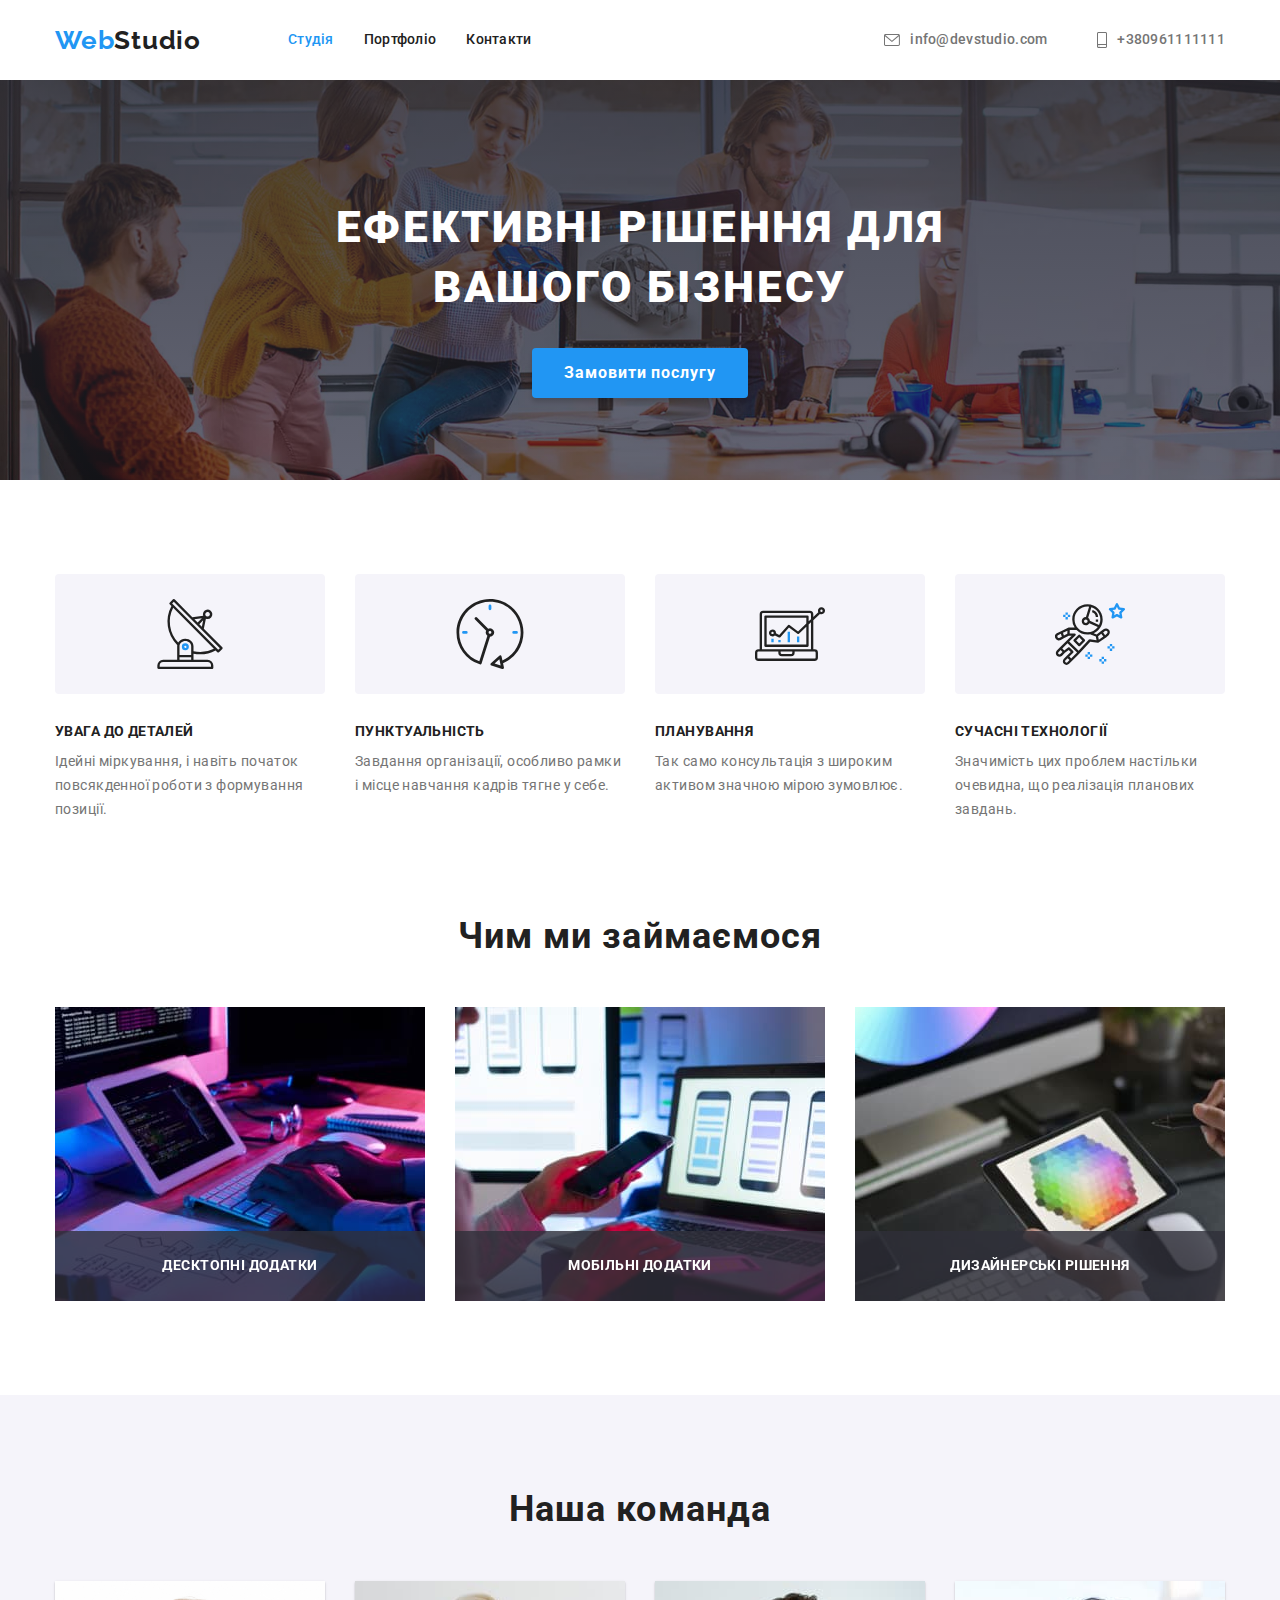
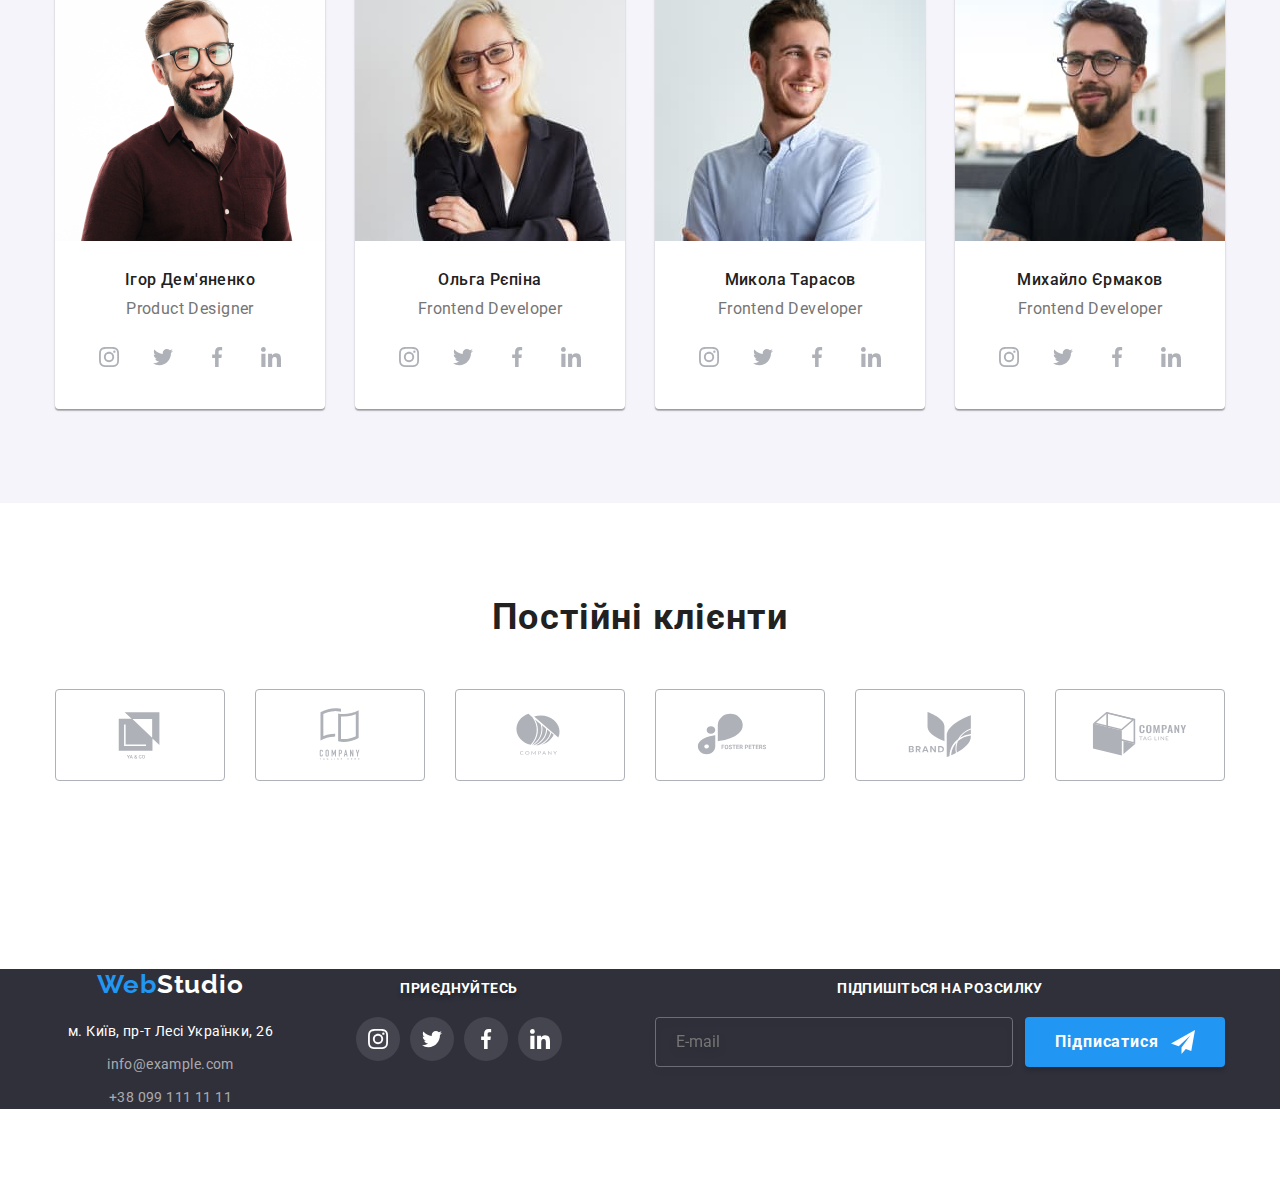
==== commit 5f4ddac3: "123" ====
--- a/index.html
+++ b/index.html
@@ -545,9 +545,8 @@
 
 
   <!-- footer -->
-
-  <footer class="footer">
-    <section class="section">
+  <section class="section">
+    <footer class="footer">
       <div class="footer-container container">
         <div class="address">
           <a class="footer-logo link" href="./index.html"><span class="first-part">Web</span><span
@@ -633,9 +632,10 @@
           </div>
         </div>
       </div>
-    </section>
+  </section>
   </footer>
 
+  <!--MOBILE MENU  -->
   <div class="menu-container js-menu-container" id="mobile-menu">
     <button class="menu-toggle js-close-menu">
       <svg class="icon-cross" width="40" height="40">
--- a/css/main.min.css
+++ b/css/main.min.css
@@ -1 +1 @@
-body{font-family:Roboto,sans-serif;color:var(--main-text-color);font-size:14px;letter-spacing:.03em}.section{padding-top:94px;padding-bottom:94px}@media screen and (max-with: 1199px){.section{padding-top:60px;padding-bottom:60px}}.gallery__title,.about-our-team,.clients__title{margin-bottom:30px;font-weight:700;font-size:28px;line-height:1.18;text-align:center;letter-spacing:.03em;color:#212121}@media screen and (min-width: 1200px){.gallery__title,.about-our-team,.clients__title{margin-bottom:50px;font-size:36px;line-height:1.16}}.list{list-style:none;padding-left:0;margin:0}.link{text-decoration:none}.link:hover,.link:focus{color:var(--accent-color)}h1,h2,h3,h4,h5,h6,p{margin:0}ul{margin:0;padding-left:0}.section{padding-top:94px;padding-bottom:94px}img{display:block;max-width:100%;height:auto}.hero-btn{cursor:pointer;border:none;border-radius:4px}:root{--main-text-color: #212121;--secondary-text-color: #757575;--header-color: #ececec;--accent-color: #2196f3;--background-footer-color: #2f303a;--footer-text-color: rgba(255, 255, 255, 0.6);--logo-text-color: #000000;--main-font: Roboto, sans serif;--backround-color: #ffffff;--logo-color: #2f303a;--img-portfolio-text: #eeeeee;--socials-icon-color: #afb1b8;--animation-timing-function: cubic-bezier(0.4, 0, 0.2, 1);--form-border-color: rgba(33 33, 33, 0.2)}.section{padding-bottom:94px;padding-top:94px}@media screen and (max-width: 1200px){.section{padding-top:60px;padding-bottom:60px}}.visually-hidden{position:absolute;width:1px;height:1px;margin:-1px;border:0;padding:0;white-space:nowrap;-webkit-clip-path:inset(100%);clip-path:inset(100%);clip:rect(0 0 0 0);overflow:hidden;margin:-1px}.visually-hidden{position:absolute;width:1px;height:1px;margin:-1px;border:0;padding:0;white-space:nowrap;-webkit-clip-path:inset(100%);clip-path:inset(100%);clip:rect(0 0 0 0);overflow:hidden;margin:-1px}.benefits__list{display:-webkit-box;display:-ms-flexbox;display:flex;-ms-flex-wrap:wrap;flex-wrap:wrap;gap:30px}.benefits__item:not(:last-child){margin-bottom:30px}@media screen and (min-width: 1200px){.benefits__item{width:270px}}.benefits__icon{-webkit-box-pack:center;-ms-flex-pack:center;justify-content:center;-webkit-box-align:center;-ms-flex-align:center;align-items:center;gap:30px;display:-webkit-box;display:-ms-flexbox;display:flex;height:120px}.benefits__name{height:120px;margin-bottom:30px;background-color:#f5f4fa;border-radius:4px;display:-webkit-box;display:-ms-flexbox;display:flex;-webkit-box-align:center;-ms-flex-align:center;align-items:center;-webkit-box-pack:center;-ms-flex-pack:center;justify-content:center}.benefits-item:not(:last-child){margin-right:30px}.benefits__title{font-weight:700;font-size:14px;line-height:1.14;text-transform:uppercase;color:var(--main-text-color);margin-bottom:10px}@media screen and (max-width: 767px){.benefits__title{text-align:center}}.benefits-pre__title{font-size:14px;line-height:1.71;letter-spacing:.03em;color:var(--secondary-text-color)}@media screen and (min-width: 480px){.benefits-pre__title{width:100%}}.clients__title{font-weight:700;font-size:36px;line-height:1.16;text-align:center;margin-bottom:50px}.gallery__title,.about-our-team,.clients__title{margin-bottom:30px;font-weight:700;font-size:28px;line-height:1.18;text-align:center;letter-spacing:.03em;color:#212121}@media screen and (min-width: 1200px){.gallery__title,.about-our-team,.clients__title{margin-bottom:50px;font-size:36px;line-height:1.16}}.clients__list{display:-webkit-box;display:-ms-flexbox;display:flex;-ms-flex-wrap:wrap;flex-wrap:wrap;gap:30px}@media screen and (min-width: 1200px){.clients__list{-webkit-box-pack:justify;-ms-flex-pack:justify;justify-content:space-between}}@media screen and (max-width: 768px){.clients__item{-ms-flex-preferred-size:calc((100% - 30px)/2);flex-basis:calc((100% - 30px)/2)}}.clients__link{display:-webkit-box;display:-ms-flexbox;display:flex;-webkit-box-align:center;-ms-flex-align:center;align-items:center;-webkit-box-pack:center;-ms-flex-pack:center;justify-content:center;width:100%;height:92px;color:var(--socials-icon-color);border:1px solid currentColor;border-radius:4px;-webkit-transition:color 250ms var(--animation-timing-function);transition:color 250ms var(--animation-timing-function)}.clients__link:hover,.clients__link:focus{color:var(--accent-color)}@media screen and (min-width: 480px){.clients__link{width:210px}}@media screen and (min-width: 1200px){.clients__link{width:170px}}.clients__icon{fill:currentColor}.backdrop{position:fixed;top:0;left:0;width:100%;height:100%;opacity:1;-webkit-transition:opacity 250ms var(--animation-timing-function),visibility 250ms var(--animation-timing-function);transition:opacity 250ms var(--animation-timing-function),visibility 250ms var(--animation-timing-function);background-color:rgba(0,0,0,.2);overflow:scroll}.backdrop.is-hidden{visibility:hidden;opacity:0;pointer-events:none}.backdrop.is-hidden .modal{-webkit-transform:translate(-50%, -50%) scale(0.8);transform:translate(-50%, -50%) scale(0.8)}.modal{position:absolute;top:50%;left:50%;min-width:528px;min-height:581px;padding:40px 40px;visibility:visible;opacity:1;-webkit-transition:-webkit-transform 250ms var(--animation-timing-function) opacity 250ms var(--animation-timing-function) visibility 250ms var(--animation-timing-function);transition:-webkit-transform 250ms var(--animation-timing-function) opacity 250ms var(--animation-timing-function) visibility 250ms var(--animation-timing-function);transition:transform 250ms var(--animation-timing-function) opacity 250ms var(--animation-timing-function) visibility 250ms var(--animation-timing-function);transition:transform 250ms var(--animation-timing-function) opacity 250ms var(--animation-timing-function) visibility 250ms var(--animation-timing-function), -webkit-transform 250ms var(--animation-timing-function) opacity 250ms var(--animation-timing-function) visibility 250ms var(--animation-timing-function);-webkit-transform:translate(-50%, -50%) scale(1);transform:translate(-50%, -50%) scale(1);border-radius:4px;background-color:var(--backround-color);-webkit-box-shadow:0px 1px 3px rgba(0,0,0,.12),0px 1px 1px rgba(0,0,0,.14),0px 2px 1px rgba(0,0,0,.2);box-shadow:0px 1px 3px rgba(0,0,0,.12),0px 1px 1px rgba(0,0,0,.14),0px 2px 1px rgba(0,0,0,.2)}@media screen and (min-width: 480px){.modal{max-width:450px;max-height:609px}}.modal-text{margin-bottom:12px;font-weight:700;font-size:20px;line-height:1.15;text-align:center;color:var(--logo-text-color)}.form-field{position:relative;display:-webkit-box;display:-ms-flexbox;display:flex;-webkit-box-orient:vertical;-webkit-box-direction:normal;-ms-flex-direction:column;flex-direction:column;margin-bottom:10px;text-align:start;-webkit-transition:border-color 250ms var(--animation-timing-function);transition:border-color 250ms var(--animation-timing-function)}.icon-input{position:absolute;top:50%;left:15px;fill:var(--logo-text-color);-webkit-transition:fill 250ms var(--animation-timing-function);transition:fill 250ms var(--animation-timing-function)}.form-field:focus-within .form-input,.form-field:hover .form-input{border:1px solid var(--accent-color)}.form-field:focus-within .icon-input,.form-field:hover .icon-input{fill:var(--accent-color)}.form-label{margin-bottom:4px;color:var(--secondary-text-color);display:-webkit-box;display:-ms-flexbox;display:flex}.form-input{padding:11px 12px;padding-left:43px;border:1px solid rgba(33,33,33,.2);border-radius:4px;-webkit-transition:border 250ms var(--animation-timing-function);transition:border 250ms var(--animation-timing-function);outline:rgba(0,0,0,0)}.form-field:focus-within .form-area,.form-field:hover .form-area{border:1px solid var(--accent-color)}.form-textarea::-webkit-input-placeholder{color:rgba(117,117,117,.5)}.form-textarea::-moz-placeholder{color:rgba(117,117,117,.5)}.form-textarea:-ms-input-placeholder{color:rgba(117,117,117,.5)}.form-textarea::-ms-input-placeholder{color:rgba(117,117,117,.5)}.form-textarea::placeholder{color:rgba(117,117,117,.5)}.form-textarea{margin-bottom:20px}.form-area{width:448px;height:120px;padding:12px 16px;resize:none;-webkit-transition:border 250ms var(--animation-timing-function);transition:border 250ms var(--animation-timing-function);outline:rgba(0,0,0,0);border:1px solid rgba(33,33,33,.2);border-radius:4px}.agreement-form{margin-bottom:30px;padding-right:11px;padding-left:70px}.check-input{position:absolute;-webkit-appearance:none;-moz-appearance:none;appearance:none}.checkbox{position:absolute;bottom:124px;left:85px;width:16px;height:15px;border:2px solid var(--logo-text-color);border-radius:1px;background-color:var(--backround-color)}.check-input:checked+.checkbox{border-color:var(--accent-color);background-size:contain;background-origin:border-box;background-color:var(--accent-color);background-image:url("data:image/svg+xml;charset=UTF-8,%3csvg width='16' height='15' viewBox='0 0 16 15' fill='none' xmlns='http://www.w3.org/2000/svg'%3e%3crect width='16' height='15' rx='2' fill='%232196F3'/%3e%3cpath d='M3.95703 7.75166L3.88825 7.68604L3.81923 7.75141L2.93123 8.59258L2.85486 8.66492L2.93097 8.73753L6.42671 12.0724L6.49574 12.1382L6.56476 12.0724L14.069 4.91352L14.1449 4.84116L14.069 4.76881L13.1873 3.92764L13.1183 3.86183L13.0493 3.92761L6.49577 10.1735L3.95703 7.75166Z' fill='white' stroke='white' stroke-width='0.2'/%3e%3c/svg%3e")}.agreement-label{font-size:14px;line-height:1.7;letter-spacing:.03em;display:-webkit-box;display:-ms-flexbox;display:flex;-webkit-box-align:center;-ms-flex-align:center;align-items:center;-webkit-box-pack:center;-ms-flex-pack:center;justify-content:center}.agreement-text{text-decoration:underline;color:var(--accent-color)}.submit-button:hover,.submit-button:focus{background-color:#188ce8;-webkit-box-shadow:0px 4px 4px rgba(0,0,0,.15);box-shadow:0px 4px 4px rgba(0,0,0,.15)}.modal-button{position:absolute;top:8px;right:8px;border-radius:50%;background-color:var(--backround-color);border:1px solid rgba(0,0,0,.1);width:30px;height:30px;padding:0;cursor:pointer;display:-webkit-box;display:-ms-flexbox;display:flex;-webkit-box-align:center;-ms-flex-align:center;align-items:center;-webkit-box-pack:center;-ms-flex-pack:center;justify-content:center;-webkit-transition:fill 250ms var(--animation-timing-function);transition:fill 250ms var(--animation-timing-function)}.jumpin-button{-webkit-animation:junpin-button .9s both;animation:junpin-button .9s both}@-webkit-keyframes junpin-button{0%{-webkit-transform:translateY(-45px);transform:translateY(-45px);-webkit-animation-timing-function:ease-in;animation-timing-function:ease-in;opacity:1}24%{opacity:1}40%{-webkit-transform:translateY(-24px);transform:translateY(-24px);-webkit-animation-timing-function:ease-in;animation-timing-function:ease-in}65%{-webkit-transform:translateY(-12px);transform:translateY(-12px);-webkit-animation-timing-function:ease-in;animation-timing-function:ease-in}82%{-webkit-transform:translateY(-6px);transform:translateY(-6px);-webkit-animation-timing-function:ease-in;animation-timing-function:ease-in}93%{-webkit-transform:translateY(-4px);transform:translateY(-4px);-webkit-animation-timing-function:ease-in;animation-timing-function:ease-in}25%,55%,75%,87%{-webkit-transform:translateY(0px);transform:translateY(0px);-webkit-animation-timing-function:ease-out;animation-timing-function:ease-out}100%{-webkit-transform:translateY(0px);transform:translateY(0px);-webkit-animation-timing-function:ease-out;animation-timing-function:ease-out;opacity:1}}@keyframes junpin-button{0%{-webkit-transform:translateY(-45px);transform:translateY(-45px);-webkit-animation-timing-function:ease-in;animation-timing-function:ease-in;opacity:1}24%{opacity:1}40%{-webkit-transform:translateY(-24px);transform:translateY(-24px);-webkit-animation-timing-function:ease-in;animation-timing-function:ease-in}65%{-webkit-transform:translateY(-12px);transform:translateY(-12px);-webkit-animation-timing-function:ease-in;animation-timing-function:ease-in}82%{-webkit-transform:translateY(-6px);transform:translateY(-6px);-webkit-animation-timing-function:ease-in;animation-timing-function:ease-in}93%{-webkit-transform:translateY(-4px);transform:translateY(-4px);-webkit-animation-timing-function:ease-in;animation-timing-function:ease-in}25%,55%,75%,87%{-webkit-transform:translateY(0px);transform:translateY(0px);-webkit-animation-timing-function:ease-out;animation-timing-function:ease-out}100%{-webkit-transform:translateY(0px);transform:translateY(0px);-webkit-animation-timing-function:ease-out;animation-timing-function:ease-out;opacity:1}}.form-button{font-weight:700;font-size:16px;line-height:1.87;display:block;-webkit-box-align:center;-ms-flex-align:center;align-items:center;text-align:center;letter-spacing:.06em;color:#fff;padding:10px 52px;margin-top:30px;margin:0 auto;cursor:pointer;background:#188ce8;-webkit-box-shadow:0px 4px 4px rgba(0,0,0,.15);box-shadow:0px 4px 4px rgba(0,0,0,.15);border-radius:4px;border:none}.close-icon{fill:var(--logo-text-color);-webkit-transition:fill 250ms var(--animation-timing-function);transition:fill 250ms var(--animation-timing-function)}.close-icon:hover,.close-icon:focus{fill:var(--accent-color)}.team{padding-top:0}.gallery__item:not(:last-child){margin-right:30px}.gallery__list{display:-webkit-box;display:-ms-flexbox;display:flex}.gallery__title{font-weight:700;font-size:36px;line-height:1.16;text-align:center;color:var(--main-text-color);margin-bottom:50px}.overlay__box{display:-webkit-box;display:-ms-flexbox;display:flex;position:relative;-webkit-box-align:end;-ms-flex-align:end;align-items:flex-end;opacity:1}.overlay__text{display:-webkit-box;display:-ms-flexbox;display:flex;position:absolute;-webkit-box-align:center;-ms-flex-align:center;align-items:center;-webkit-box-pack:center;-ms-flex-pack:center;justify-content:center;bottom:0;width:370px;height:70px;color:var(--backround-color);font-weight:700;line-height:1.14;text-transform:uppercase;background:rgba(47,48,58,.8)}.header-container{display:-webkit-box;display:-ms-flexbox;display:flex;-webkit-box-align:center;-ms-flex-align:center;align-items:center;-webkit-box-pack:justify;-ms-flex-pack:justify;justify-content:space-between}@media screen and (min-width: 768px){.header-nav-list{display:none;margin-left:93px}}.header-list{display:-webkit-box;display:-ms-flexbox;display:flex;margin-left:auto;-webkit-box-align:center;-ms-flex-align:center;align-items:center;gap:50px}@media screen and (max-width: 767px){.header-list{display:none}}@media screen and (min-width: 768px)and (max-width: 1199px){.header-list{display:-webkit-box;display:-ms-flexbox;display:flex}}.header-logo{font-family:"Raleway";font-weight:700;font-size:26px;line-height:1.19;letter-spacing:.03em}.header-logo:hover,.header-logo:focus{color:#188ce8}@media screen and (max-width: 480px){.header-logo{padding-top:0}}.first-part{color:#2196f3}.last-part{color:#000}.header-nav-link{font-family:Roboto,sans-serif;font-weight:500;line-height:1.14;letter-spacing:.02em;color:var(--main-text-color);padding-top:32px;padding-bottom:32px;display:block;-webkit-transition:color 250ms var(--animation-timing-function);transition:color 250ms var(--animation-timing-function)}@media screen and (max-width: 480px){.header-nav-link{padding-top:0}}.header-link-mail{font-style:normal;font-weight:500;line-height:1.14;letter-spacing:.02em;display:-webkit-box;display:-ms-flexbox;display:flex;-webkit-box-align:center;-ms-flex-align:center;align-items:center;color:var(--secondary-text-color);-webkit-transition:color 250ms var(--animation-timing-function);transition:color 250ms var(--animation-timing-function)}.header-tel{font-weight:500;line-height:1.14;letter-spacing:.02em;color:var(--secondary-text-color);display:-webkit-box;display:-ms-flexbox;display:flex;-webkit-box-align:center;-ms-flex-align:center;align-items:center;-webkit-transition:color 250ms var(--animation-timing-function);transition:color 250ms var(--animation-timing-function)}.icon-mail{fill:currentColor;margin-right:10px}.icon-phone{fill:currentColor;margin-right:10px}.header-link-mail:hover .icon-mail,.header-link-mail:focus .icon-mail{color:var(--accent-color--)}.header-item{position:relative;display:block;text-decoration:none}.current a{color:var(--accent-color)}.current a .header-item.current::after{position:absolute;bottom:0;left:0;content:"";margin-bottom:-1px}.socials-list{display:-webkit-box;display:-ms-flexbox;display:flex;-webkit-box-pack:center;-ms-flex-pack:center;justify-content:center;-ms-flex-wrap:wrap;flex-wrap:wrap;gap:10px}.about-list{gap:30px}.about-item:not(:last-child){gap:30px}.img-text{padding-top:30px;padding-bottom:30px}.section-team{background-color:#f5f4fa}.about-item{-webkit-box-shadow:0px 1px 3px rgba(0,0,0,.12),0px 1px 1px rgba(0,0,0,.14),0px 2px 1px rgba(0,0,0,.2);box-shadow:0px 1px 3px rgba(0,0,0,.12),0px 1px 1px rgba(0,0,0,.14),0px 2px 1px rgba(0,0,0,.2);border-radius:0px 0px 4px 4px;background-color:var(--backround-color)}.workers-img{-webkit-transition:-webkit-transform 1000ms ease;transition:-webkit-transform 1000ms ease;transition:transform 1000ms ease;transition:transform 1000ms ease, -webkit-transform 1000ms ease}.about-item{overflow:hidden}.about-item:hover .workers-img{-webkit-transform:scale(1.2);transform:scale(1.2)}.about-item{gap:30px}.about-our-team{font-weight:700;font-size:36px;line-height:1.16;margin-bottom:50px;text-align:center;-webkit-box-pack:center;-ms-flex-pack:center;justify-content:center}.about-title{font-weight:500;font-size:16px;line-height:1.18;color:var(--main-text-color);margin-bottom:10px;text-align:center}.about-pre-title{font-size:16px;line-height:1.18;color:var(--secondary-text-color);text-align:center;margin-bottom:16px}.socials-link{display:-webkit-box;display:-ms-flexbox;display:flex;-webkit-box-align:center;-ms-flex-align:center;align-items:center;-webkit-box-pack:center;-ms-flex-pack:center;justify-content:center;width:44px;height:44px;color:var(--socials-icon-color);border-radius:50%;-webkit-transition:color 250ms var(--animation-timing-function),background-color 250ms var(--animation-timing-function);transition:color 250ms var(--animation-timing-function),background-color 250ms var(--animation-timing-function)}.socials-link:hover,.socials-link:focus{background-color:var(--accent-color);color:#fff}.socials-icon{fill:currentColor}@media screen and (max-width: 768px){.header-nav{display:none}}.container{padding:0 15px;margin:0 auto}@media screen and (min-width: 480px){.container{width:480px}}@media screen and (min-width: 768px){.container{width:768px}}@media screen and (min-width: 1200px){.container{width:1200px}}.menu{display:-webkit-box;display:-ms-flexbox;display:flex;margin:0;padding:0;list-style:none;text-decoration:none}.menu-toggle{min-height:40px;min-width:40px;display:-webkit-box;display:-ms-flexbox;display:flex;-webkit-box-align:center;-ms-flex-align:center;align-items:center;-webkit-box-pack:center;-ms-flex-pack:center;justify-content:center;margin:0;padding:0;background-color:rgba(0,0,0,0);cursor:pointer;border:none;border-radius:50%;outline:none}@media screen and (min-width: 768px){.menu-toggle{display:none}}.menu-container{position:fixed;top:0;left:0;display:-webkit-box;display:-ms-flexbox;display:flex;-webkit-box-orient:vertical;-webkit-box-direction:normal;-ms-flex-direction:column;flex-direction:column;width:100%;height:100%;padding:48px 40px;background-color:var(--backround-color);z-index:999;-webkit-transform:translateX(100%);transform:translateX(100%);-webkit-transition:-webkit-transform 250ms ease-in-out;transition:-webkit-transform 250ms ease-in-out;transition:transform 250ms ease-in-out;transition:transform 250ms ease-in-out, -webkit-transform 250ms ease-in-out}.menu-container.is-open{-webkit-transform:translateX(0);transform:translateX(0)}.menu-container .menu-toggle{position:static;top:10px;right:15px;fill:#212121;-webkit-transition:fill 250ms cubic-bezier(0.4, 0, 0.2, 1);transition:fill 250ms cubic-bezier(0.4, 0, 0.2, 1)}.menu-container .menu-toggle:hover,.menu-container .menu-toggle:focus{fill:#2196f3}.mobile-menu{display:block;margin-bottom:auto}.mobile-menu .mobile-menu__item:not(:last-child){margin-bottom:30px}.mobile-menu .mobile-menu__link{font-weight:500;font-size:40px;line-height:1.17;text-align:center;letter-spacing:.02em;color:#212121}.mobile-menu .mobile-menu__link--current{color:#2196f3}.mobile-contacts{margin-bottom:64px;display:block;font-weight:500;line-height:1.17;letter-spacing:.02em}.mobile-contacts .mobile-contacts .link-email{font-size:24px;color:#212121}.mobile-contacts .mobile-contacts__link-phone{font-size:34px;color:#2196f3}.mobile-contacts .mobile-contacts__item:not(:last-child){margin-bottom:30px}.mobile-socials{display:-webkit-box;display:-ms-flexbox;display:flex;-ms-flex-wrap:wrap;flex-wrap:wrap;row-gap:15px}.mobile-socials__item:not(:last-child)::after{content:"";margin-left:10px;margin-right:10px;border:1px solid rgba(33,33,33,.2);-webkit-transform:rotate(90deg);transform:rotate(90deg)}.mobile-socials__link{font-weight:500;font-size:18px;line-height:1.22;letter-spacing:.02em;color:#2196f3}.footer-container{display:-webkit-box;display:-ms-flexbox;display:flex;-webkit-box-align:baseline;-ms-flex-align:baseline;align-items:baseline}.socials-list-list{display:-webkit-box;display:-ms-flexbox;display:flex;-webkit-box-pack:center;-ms-flex-pack:center;justify-content:center;display:flex;gap:10px}.container-icon{margin-left:70px}.footer{background-color:var(--background-footer-color);padding-top:60px;padding-bottom:60px}@media screen and (max-width: 1199px){.footer .footer{text-align:center}}.footer-address{margin-top:20px}.footer-item:not(:last-child){margin-bottom:9px}.footer-logo{font-family:Raleway;font-weight:700;font-size:26px;line-height:1.19}.first-part{color:#2196f3}.second-part{color:#fff}.footer-link-map{font-size:14px;line-height:1.71;color:#fff;-webkit-transition:color 250ms var(--animation-timing-function);transition:color 250ms var(--animation-timing-function)}.footer-link .footer-tel{font-size:14px;line-height:1.71;color:var(--footer-text-color);-webkit-transition:color 250ms var(--animation-timing-function);transition:color 250ms var(--animation-timing-function)}.text-footer{font-weight:700;line-height:1.14;text-transform:uppercase;margin-bottom:20px}.text-footer{color:var(--backround-color);text-shadow:0px 4px 4px rgba(0,0,0,.25)}.socials-link-item{display:-webkit-box;display:-ms-flexbox;display:flex;-webkit-box-align:center;-ms-flex-align:center;align-items:center;-webkit-box-pack:center;-ms-flex-pack:center;justify-content:center;width:44px;height:44px;border-radius:50%;background:rgba(255,255,255,.1);color:#fff;-webkit-transition:background-color 250ms var(--animation-timing-function);transition:background-color 250ms var(--animation-timing-function)}.socials-link-item:hover,.socials-link-item:focus{background-color:#2196f3;color:#fff}.socials-icon-footer{fill:currentColor}.sign-up{margin-left:auto}.sign-up-with-btn{display:-webkit-box;display:-ms-flexbox;display:flex;gap:12px}.sign-up-title{font-weight:700;font-size:14px;line-height:1.14;text-transform:uppercase;color:var(--backround-color);margin-bottom:20px}.sign-up-button{display:-webkit-box;display:-ms-flexbox;display:flex;gap:12px;-webkit-box-align:center;-ms-flex-align:center;align-items:center;-webkit-box-pack:center;-ms-flex-pack:center;justify-content:center}.sign-up-input{width:358px;height:50px;background-color:rgba(0,0,0,0);border:1px solid rgba(255,255,255,.3);border-radius:4px;-webkit-filter:drop-shadow(0px 4px 4px rgba(0, 0, 0, 0.15));filter:drop-shadow(0px 4px 4px rgba(0, 0, 0, 0.15));color:var(--secondary-text-color);padding-left:20px}.input-container{display:-webkit-box;display:-ms-flexbox;display:flex;position:relative}.form-with-label{display:block;width:358px;font-size:16px;line-height:1.25;color:rgba(255,255,255,.6)}.sign-up-button{display:-webkit-box;display:-ms-flexbox;display:flex;-webkit-box-align:center;-ms-flex-align:center;align-items:center;text-align:center;background-color:var(--accent-color);font-weight:700;font-size:16px;line-height:1.87;color:var(--backround-color);border:none;padding:10px 28px;width:200px;height:50px;letter-spacing:.06em;-webkit-box-shadow:0px 4px 4px rgba(0,0,0,.15);box-shadow:0px 4px 4px rgba(0,0,0,.15);border-radius:4px;cursor:pointer}.hero-section{max-width:1600px;height:600px;margin-left:auto;margin-right:auto;background-image:-webkit-gradient(linear, left top, right top, from(rgba(47, 48, 58, 0.4)), to(rgba(47, 48, 58, 0.4))),url(./images/image1.jpg);background-image:linear-gradient(to right, rgba(47, 48, 58, 0.4), rgba(47, 48, 58, 0.4)),url(./images/image1.jpg);background-repeat:no-repeat;background-size:cover;background-position:center;background-image:-webkit-gradient(linear, left top, left bottom, from(rgba(47, 48, 58, 0.7)), to(rgba(47, 48, 58, 0.4))),url("./images/images.index/hero/header-tel1.jpg");background-image:linear-gradient(180deg, rgba(47, 48, 58, 0.7), rgba(47, 48, 58, 0.4)),url("./images/images.index/hero/header-tel1.jpg")}@media screen and (min-width: 1200px){.hero-section{padding-top:200px;padding-bottom:200px;height:600px}}@media(min-device-pixel-ratio: 2),(-webkit-min-device-pixel-ratio: 2),(min-resolution: 192dpi),(min-resolution: 2dppx){.hero-section{background-image:-webkit-gradient(linear, left top, left bottom, from(rgba(47, 48, 58, 0.7)), to(rgba(47, 48, 58, 0.4))),url("./images/images.index/hero/header-tel2x.jpg");background-image:linear-gradient(180deg, rgba(47, 48, 58, 0.7), rgba(47, 48, 58, 0.4)),url("./images/images.index/hero/header-tel2x.jpg")}}@media screen and (min-width: 481px){.hero-section{background-image:-webkit-gradient(linear, left top, left bottom, from(rgba(47, 48, 58, 0.7)), to(rgba(47, 48, 58, 0.4))),url("./images/images.index/hero/header-plan1.jpg");background-image:linear-gradient(180deg, rgba(47, 48, 58, 0.7), rgba(47, 48, 58, 0.4)),url("./images/images.index/hero/header-plan1.jpg")}}@media screen and (min-width: 481px)and (min-device-pixel-ratio: 2),screen and (min-width: 481px)and (-webkit-min-device-pixel-ratio: 2),screen and (min-width: 481px)and (min-resolution: 192dpi),screen and (min-width: 481px)and (min-resolution: 2dppx){.hero-section{background-image:-webkit-gradient(linear, left top, left bottom, from(rgba(47, 48, 58, 0.7)), to(rgba(47, 48, 58, 0.4))),url("/images/images.index/hero/header-plan2x.jpg");background-image:linear-gradient(180deg, rgba(47, 48, 58, 0.7), rgba(47, 48, 58, 0.4)),url("/images/images.index/hero/header-plan2x.jpg")}}@media screen and (min-width: 769px){.hero-section{background-image:-webkit-gradient(linear, left top, left bottom, from(rgba(47, 48, 58, 0.7)), to(rgba(47, 48, 58, 0.4))),url("./images/images.index/hero/headerdesktop1.jpg");background-image:linear-gradient(180deg, rgba(47, 48, 58, 0.7), rgba(47, 48, 58, 0.4)),url("./images/images.index/hero/headerdesktop1.jpg")}}@media screen and (min-width: 769px)and (min-device-pixel-ratio: 2),screen and (min-width: 769px)and (-webkit-min-device-pixel-ratio: 2),screen and (min-width: 769px)and (min-resolution: 192dpi),screen and (min-width: 769px)and (min-resolution: 2dppx){.hero-section{background-image:-webkit-gradient(linear, left top, left bottom, from(rgba(47, 48, 58, 0.7)), to(rgba(47, 48, 58, 0.4))),url("./images/images.index/hero/headerdesktop2x.jpg");background-image:linear-gradient(180deg, rgba(47, 48, 58, 0.7), rgba(47, 48, 58, 0.4)),url("./images/images.index/hero/headerdesktop2x.jpg")}}.hero-section{background-color:#2f303a;padding-top:200px;padding-bottom:200px;text-align:center}.hero-first-title{font-weight:900;font-size:44px;line-height:1.36;text-align:center;color:var(--backround-color);letter-spacing:.06em;text-transform:uppercase;margin:0 auto;width:696px;margin-bottom:30px}.hero-btn{font-family:inherit;font-weight:700;font-size:16px;line-height:1.88;background:var(--accent-color);-webkit-box-shadow:0px 4px 4px rgba(0,0,0,.15);box-shadow:0px 4px 4px rgba(0,0,0,.15);letter-spacing:.06em;color:#fff;padding:10px 32px 10px 32px;display:block;margin:0 auto;-webkit-transition:background-color 250ms var(--animation-timing-function);transition:background-color 250ms var(--animation-timing-function)}.hero-btn:hover,.hero-btn:focus{background-color:#188ce8;-webkit-box-shadow:0px 4px 4px rgba(0,0,0,.15);box-shadow:0px 4px 4px rgba(0,0,0,.15);border-radius:4px}/*# sourceMappingURL=main.min.css.map */+body{font-family:Roboto,sans-serif;color:var(--main-text-color);font-size:14px;letter-spacing:.03em}.section{padding-top:94px;padding-bottom:94px}@media screen and (max-with: 1199px){.section{padding-top:60px;padding-bottom:60px}}.gallery__title,.clients__title{margin-bottom:30px;font-weight:700;font-size:28px;line-height:1.18;text-align:center;letter-spacing:.03em;color:#212121}@media screen and (min-width: 1200px){.gallery__title,.clients__title{margin-bottom:50px;font-size:36px;line-height:1.16}}a{text-decoration:none}.menu{list-style:none}.list{list-style:none;padding-left:0;margin:0}.link{text-decoration:none}.link:hover,.link:focus{color:var(--accent-color)}h1,h2,h3,h4,h5,h6,p{margin:0}ul{margin:0;padding-left:0}.section{padding-top:94px;padding-bottom:94px}img{display:block;max-width:100%;height:auto}.hero-btn{cursor:pointer;border:none;border-radius:4px}:root{--main-text-color: #212121;--secondary-text-color: #757575;--header-color: #ececec;--accent-color: #2196f3;--background-footer-color: #2f303a;--footer-text-color: rgba(255, 255, 255, 0.6);--logo-text-color: #000000;--main-font: Roboto, sans serif;--backround-color: #ffffff;--logo-color: #2f303a;--img-portfolio-text: #eeeeee;--socials-icon-color: #afb1b8;--animation-timing-function: cubic-bezier(0.4, 0, 0.2, 1);--form-border-color: rgba(33 33, 33, 0.2)}.section{padding-bottom:94px;padding-top:94px}@media screen and (max-width: 1200px){.section{padding-top:60px;padding-bottom:60px}}.visually-hidden{position:absolute;width:1px;height:1px;margin:-1px;border:0;padding:0;white-space:nowrap;-webkit-clip-path:inset(100%);clip-path:inset(100%);clip:rect(0 0 0 0);overflow:hidden;margin:-1px}.visually-hidden{position:absolute;width:1px;height:1px;margin:-1px;border:0;padding:0;white-space:nowrap;-webkit-clip-path:inset(100%);clip-path:inset(100%);clip:rect(0 0 0 0);overflow:hidden;margin:-1px}.benefits__list{display:-webkit-box;display:-ms-flexbox;display:flex;-ms-flex-wrap:wrap;flex-wrap:wrap}@media screen and (max-width: 767px){.benefits__item:not(:last-child){margin-bottom:30px;display:block}}@media screen and (min-width: 1200px){.benefits__item{width:270px}}.benefits__icon{-webkit-box-pack:center;-ms-flex-pack:center;justify-content:center;-webkit-box-align:center;-ms-flex-align:center;align-items:center;gap:30px;display:-webkit-box;display:-ms-flexbox;display:flex;height:120px}.benefits__name{height:120px;margin-bottom:30px;background-color:#f5f4fa;border-radius:4px;display:-webkit-box;display:-ms-flexbox;display:flex;-webkit-box-align:center;-ms-flex-align:center;align-items:center;-webkit-box-pack:center;-ms-flex-pack:center;justify-content:center}.benefits__item:not(:last-child){margin-right:30px}.benefits__title{font-weight:700;font-size:14px;line-height:1.14;text-transform:uppercase;color:var(--main-text-color);margin-bottom:10px}@media screen and (max-width: 767px){.benefits__title{text-align:center}}.benefits-pre__title{font-size:14px;line-height:1.71;letter-spacing:.03em;color:var(--secondary-text-color)}@media screen and (min-width: 480px){.benefits-pre__title{width:100%}}@media screen and (max-width: 768px){.clients__title{font-weight:700;font-size:28px;line-height:1.17}}@media screen and (min-width: 480px){.clients__title{font-weight:700;font-size:28px;line-height:1.17;margin-bottom:30px}}.clients__title{font-weight:700;font-size:36px;line-height:1.16;text-align:center;margin-bottom:50px}.gallery__title,.about-our-team,.clients__title{margin-bottom:30px;font-weight:700;font-size:28px;line-height:1.18;text-align:center;letter-spacing:.03em;color:#212121}@media screen and (min-width: 1200px){.gallery__title,.about-our-team,.clients__title{margin-bottom:50px;font-size:36px;line-height:1.16}}.clients__list{display:-webkit-box;display:-ms-flexbox;display:flex;-ms-flex-wrap:wrap;flex-wrap:wrap;gap:30px}@media screen and (min-width: 1200px){.clients__list{-webkit-box-pack:justify;-ms-flex-pack:justify;justify-content:space-between}}@media screen and (max-width: 768px){.clients__item{-ms-flex-preferred-size:calc((100% - 30px)/2);flex-basis:calc((100% - 30px)/2)}}.clients__link{display:-webkit-box;display:-ms-flexbox;display:flex;-webkit-box-align:center;-ms-flex-align:center;align-items:center;-webkit-box-pack:center;-ms-flex-pack:center;justify-content:center;width:100%;height:92px;color:var(--socials-icon-color);border:1px solid currentColor;border-radius:4px;-webkit-transition:color 250ms var(--animation-timing-function);transition:color 250ms var(--animation-timing-function)}.clients__link:hover,.clients__link:focus{color:var(--accent-color)}@media screen and (min-width: 480px){.clients__link{width:210px}}@media screen and (min-width: 1200px){.clients__link{width:170px}}.clients__icon{fill:currentColor}.backdrop{position:fixed;top:0;left:0;width:100%;height:100%;opacity:1;-webkit-transition:opacity 250ms var(--animation-timing-function),visibility 250ms var(--animation-timing-function);transition:opacity 250ms var(--animation-timing-function),visibility 250ms var(--animation-timing-function);background-color:rgba(0,0,0,.2);overflow:scroll}.backdrop.is-hidden{visibility:hidden;opacity:0;pointer-events:none}.backdrop.is-hidden .modal{-webkit-transform:translate(-50%, -50%) scale(0.8);transform:translate(-50%, -50%) scale(0.8)}.modal{position:absolute;top:50%;left:50%;min-width:528px;min-height:581px;padding:40px 40px;visibility:visible;opacity:1;-webkit-transition:-webkit-transform 250ms var(--animation-timing-function) opacity 250ms var(--animation-timing-function) visibility 250ms var(--animation-timing-function);transition:-webkit-transform 250ms var(--animation-timing-function) opacity 250ms var(--animation-timing-function) visibility 250ms var(--animation-timing-function);transition:transform 250ms var(--animation-timing-function) opacity 250ms var(--animation-timing-function) visibility 250ms var(--animation-timing-function);transition:transform 250ms var(--animation-timing-function) opacity 250ms var(--animation-timing-function) visibility 250ms var(--animation-timing-function), -webkit-transform 250ms var(--animation-timing-function) opacity 250ms var(--animation-timing-function) visibility 250ms var(--animation-timing-function);-webkit-transform:translate(-50%, -50%) scale(1);transform:translate(-50%, -50%) scale(1);border-radius:4px;background-color:var(--backround-color);-webkit-box-shadow:0px 1px 3px rgba(0,0,0,.12),0px 1px 1px rgba(0,0,0,.14),0px 2px 1px rgba(0,0,0,.2);box-shadow:0px 1px 3px rgba(0,0,0,.12),0px 1px 1px rgba(0,0,0,.14),0px 2px 1px rgba(0,0,0,.2)}@media screen and (max-width: 1199.98px){.modal{width:100%;max-width:450px;min-height:609px}}@media screen and (min-width: 1200px){.modal{width:528px;min-height:581px}}.modal-text{margin-bottom:12px;font-weight:700;font-size:20px;line-height:1.15;text-align:center;color:var(--logo-text-color)}.form-field{position:relative;display:-webkit-box;display:-ms-flexbox;display:flex;-webkit-box-orient:vertical;-webkit-box-direction:normal;-ms-flex-direction:column;flex-direction:column;margin-bottom:10px;text-align:start;-webkit-transition:border-color 250ms var(--animation-timing-function);transition:border-color 250ms var(--animation-timing-function)}.icon-input{position:absolute;top:50%;left:15px;fill:var(--logo-text-color);-webkit-transition:fill 250ms var(--animation-timing-function);transition:fill 250ms var(--animation-timing-function)}.form-field:focus-within .form-input,.form-field:hover .form-input{border:1px solid var(--accent-color)}.form-field:focus-within .icon-input,.form-field:hover .icon-input{fill:var(--accent-color)}.form-label{margin-bottom:4px;color:var(--secondary-text-color);display:-webkit-box;display:-ms-flexbox;display:flex}.form-input{padding:11px 12px;padding-left:43px;border:1px solid rgba(33,33,33,.2);border-radius:4px;-webkit-transition:border 250ms var(--animation-timing-function);transition:border 250ms var(--animation-timing-function);outline:rgba(0,0,0,0)}.form-field:focus-within .form-area,.form-field:hover .form-area{border:1px solid var(--accent-color)}.form-textarea::-webkit-input-placeholder{color:rgba(117,117,117,.5)}.form-textarea::-moz-placeholder{color:rgba(117,117,117,.5)}.form-textarea:-ms-input-placeholder{color:rgba(117,117,117,.5)}.form-textarea::-ms-input-placeholder{color:rgba(117,117,117,.5)}.form-textarea::placeholder{color:rgba(117,117,117,.5)}.form-textarea{margin-bottom:20px}.form-area{width:448px;height:120px;padding:12px 16px;resize:none;-webkit-transition:border 250ms var(--animation-timing-function);transition:border 250ms var(--animation-timing-function);outline:rgba(0,0,0,0);border:1px solid rgba(33,33,33,.2);border-radius:4px}.agreement-form{margin-bottom:30px;padding-right:11px;padding-left:70px}.check-input{position:absolute;-webkit-appearance:none;-moz-appearance:none;appearance:none}.checkbox{position:absolute;bottom:124px;left:85px;width:16px;height:15px;border:2px solid var(--logo-text-color);border-radius:1px;background-color:var(--backround-color)}.check-input:checked+.checkbox{border-color:var(--accent-color);background-size:contain;background-origin:border-box;background-color:var(--accent-color);background-image:url("data:image/svg+xml;charset=UTF-8,%3csvg width='16' height='15' viewBox='0 0 16 15' fill='none' xmlns='http://www.w3.org/2000/svg'%3e%3crect width='16' height='15' rx='2' fill='%232196F3'/%3e%3cpath d='M3.95703 7.75166L3.88825 7.68604L3.81923 7.75141L2.93123 8.59258L2.85486 8.66492L2.93097 8.73753L6.42671 12.0724L6.49574 12.1382L6.56476 12.0724L14.069 4.91352L14.1449 4.84116L14.069 4.76881L13.1873 3.92764L13.1183 3.86183L13.0493 3.92761L6.49577 10.1735L3.95703 7.75166Z' fill='white' stroke='white' stroke-width='0.2'/%3e%3c/svg%3e")}.agreement-label{font-size:14px;line-height:1.7;letter-spacing:.03em;display:-webkit-box;display:-ms-flexbox;display:flex;-webkit-box-align:center;-ms-flex-align:center;align-items:center;-webkit-box-pack:center;-ms-flex-pack:center;justify-content:center}.agreement-text{text-decoration:underline;color:var(--accent-color)}.submit-button:hover,.submit-button:focus{background-color:#188ce8;-webkit-box-shadow:0px 4px 4px rgba(0,0,0,.15);box-shadow:0px 4px 4px rgba(0,0,0,.15)}.modal-button{position:absolute;top:8px;right:8px;border-radius:50%;background-color:var(--backround-color);border:1px solid rgba(0,0,0,.1);width:30px;height:30px;padding:0;cursor:pointer;display:-webkit-box;display:-ms-flexbox;display:flex;-webkit-box-align:center;-ms-flex-align:center;align-items:center;-webkit-box-pack:center;-ms-flex-pack:center;justify-content:center;-webkit-transition:fill 250ms var(--animation-timing-function);transition:fill 250ms var(--animation-timing-function)}.jumpin-button{-webkit-animation:junpin-button .9s both;animation:junpin-button .9s both}@-webkit-keyframes junpin-button{0%{-webkit-transform:translateY(-45px);transform:translateY(-45px);-webkit-animation-timing-function:ease-in;animation-timing-function:ease-in;opacity:1}24%{opacity:1}40%{-webkit-transform:translateY(-24px);transform:translateY(-24px);-webkit-animation-timing-function:ease-in;animation-timing-function:ease-in}65%{-webkit-transform:translateY(-12px);transform:translateY(-12px);-webkit-animation-timing-function:ease-in;animation-timing-function:ease-in}82%{-webkit-transform:translateY(-6px);transform:translateY(-6px);-webkit-animation-timing-function:ease-in;animation-timing-function:ease-in}93%{-webkit-transform:translateY(-4px);transform:translateY(-4px);-webkit-animation-timing-function:ease-in;animation-timing-function:ease-in}25%,55%,75%,87%{-webkit-transform:translateY(0px);transform:translateY(0px);-webkit-animation-timing-function:ease-out;animation-timing-function:ease-out}100%{-webkit-transform:translateY(0px);transform:translateY(0px);-webkit-animation-timing-function:ease-out;animation-timing-function:ease-out;opacity:1}}@keyframes junpin-button{0%{-webkit-transform:translateY(-45px);transform:translateY(-45px);-webkit-animation-timing-function:ease-in;animation-timing-function:ease-in;opacity:1}24%{opacity:1}40%{-webkit-transform:translateY(-24px);transform:translateY(-24px);-webkit-animation-timing-function:ease-in;animation-timing-function:ease-in}65%{-webkit-transform:translateY(-12px);transform:translateY(-12px);-webkit-animation-timing-function:ease-in;animation-timing-function:ease-in}82%{-webkit-transform:translateY(-6px);transform:translateY(-6px);-webkit-animation-timing-function:ease-in;animation-timing-function:ease-in}93%{-webkit-transform:translateY(-4px);transform:translateY(-4px);-webkit-animation-timing-function:ease-in;animation-timing-function:ease-in}25%,55%,75%,87%{-webkit-transform:translateY(0px);transform:translateY(0px);-webkit-animation-timing-function:ease-out;animation-timing-function:ease-out}100%{-webkit-transform:translateY(0px);transform:translateY(0px);-webkit-animation-timing-function:ease-out;animation-timing-function:ease-out;opacity:1}}.form-button{font-weight:700;font-size:16px;line-height:1.87;display:block;-webkit-box-align:center;-ms-flex-align:center;align-items:center;text-align:center;letter-spacing:.06em;color:#fff;padding:10px 52px;margin-top:30px;margin:0 auto;cursor:pointer;background:#188ce8;-webkit-box-shadow:0px 4px 4px rgba(0,0,0,.15);box-shadow:0px 4px 4px rgba(0,0,0,.15);border-radius:4px;border:none}.close-icon{fill:var(--logo-text-color);-webkit-transition:fill 250ms var(--animation-timing-function);transition:fill 250ms var(--animation-timing-function)}.close-icon:hover,.close-icon:focus{fill:var(--accent-color)}.team{padding-top:0}@media screen and (max-width: 1200px){.team{display:none}}.gallery__item:not(:last-child){margin-right:30px}.gallery__list{display:-webkit-box;display:-ms-flexbox;display:flex}.gallery__title{font-weight:700;font-size:36px;line-height:1.16;text-align:center;color:var(--main-text-color);margin-bottom:50px}.overlay__box{display:-webkit-box;display:-ms-flexbox;display:flex;position:relative;-webkit-box-align:end;-ms-flex-align:end;align-items:flex-end;opacity:1}.overlay__text{display:-webkit-box;display:-ms-flexbox;display:flex;position:absolute;-webkit-box-align:center;-ms-flex-align:center;align-items:center;-webkit-box-pack:center;-ms-flex-pack:center;justify-content:center;bottom:0;width:370px;height:70px;color:var(--backround-color);font-weight:700;line-height:1.14;text-transform:uppercase;background:rgba(47,48,58,.8)}.header-container{display:-webkit-box;display:-ms-flexbox;display:flex;-webkit-box-align:center;-ms-flex-align:center;align-items:center;-webkit-box-pack:justify;-ms-flex-pack:justify;justify-content:space-between;position:relative}.header-nav-list{display:-webkit-box;display:-ms-flexbox;display:flex;margin-left:87px;gap:30px}.header-list{display:-webkit-box;display:-ms-flexbox;display:flex;margin-left:auto;-webkit-box-align:center;-ms-flex-align:center;align-items:center;gap:50px}@media screen and (max-width: 768px){.header-list{display:none}}@media screen and (min-width: 768px)and (max-width: 1200px){.header-list{display:block}}.header-logo{font-family:"Raleway";font-weight:700;font-size:26px;line-height:1.19;letter-spacing:.03em;padding-top:16px;padding-bottom:16px;display:block}.header-logo:hover,.header-logo:focus{color:#188ce8}.first-part{color:#2196f3}.last-part{color:#000}.header-nav-link{font-family:Roboto,sans-serif;font-weight:500;line-height:1.14;letter-spacing:.02em;color:var(--main-text-color);padding-top:32px;padding-bottom:32px;display:block;-webkit-transition:color 250ms var(--animation-timing-function);transition:color 250ms var(--animation-timing-function)}.header-link-mail{font-style:normal;font-weight:500;line-height:1.14;letter-spacing:.02em;display:-webkit-box;display:-ms-flexbox;display:flex;-webkit-box-align:center;-ms-flex-align:center;align-items:center;color:var(--secondary-text-color);-webkit-transition:color 250ms var(--animation-timing-function);transition:color 250ms var(--animation-timing-function)}.header-tel{font-weight:500;line-height:1.14;letter-spacing:.02em;color:var(--secondary-text-color);display:-webkit-box;display:-ms-flexbox;display:flex;-webkit-box-align:center;-ms-flex-align:center;align-items:center;-webkit-transition:color 250ms var(--animation-timing-function);transition:color 250ms var(--animation-timing-function)}.icon-mail{fill:currentColor;margin-right:10px}.icon-phone{fill:currentColor;margin-right:10px}.header-link-mail:hover .icon-mail,.header-link-mail:focus .icon-mail{color:var(--accent-color--)}.header-item{display:block;text-decoration:none}.current a{color:var(--accent-color)}.current a .header-item.current::after{position:absolute;bottom:0;left:0;content:"";margin-bottom:-1px}@media screen and (max-width: 768px){.header-nav{display:none}}.section-team{background-color:#f5f4fa;display:-webkit-box;display:-ms-flexbox;display:flex;-ms-flex-wrap:wrap;flex-wrap:wrap}@media screen and (min-width: 768px){.section-team{display:block;-webkit-box-align:center;-ms-flex-align:center;align-items:center;-webkit-box-pack:center;-ms-flex-pack:center;justify-content:center;-ms-flex-wrap:wrap;flex-wrap:wrap;gap:30px}}@media screen and (min-width: 1200px){.section-team{-webkit-box-align:center;-ms-flex-align:center;align-items:center;-ms-flex-wrap:nowrap;flex-wrap:nowrap}}.about-list{display:-webkit-box;display:-ms-flexbox;display:flex;-ms-flex-wrap:wrap;flex-wrap:wrap;gap:30px;-webkit-box-align:center;-ms-flex-align:center;align-items:center;-webkit-box-pack:center;-ms-flex-pack:center;justify-content:center}@media screen and (min-width: 1200px){.about-list{-ms-flex-wrap:nowrap;flex-wrap:nowrap;-webkit-box-align:center;-ms-flex-align:center;align-items:center}}@media screen and (max-width: 768px){.about-item:not(:last-child){gap:30px}}.img-text{padding-top:30px;padding-bottom:30px}.about-item{-webkit-box-shadow:0px 1px 3px rgba(0,0,0,.12),0px 1px 1px rgba(0,0,0,.14),0px 2px 1px rgba(0,0,0,.2);box-shadow:0px 1px 3px rgba(0,0,0,.12),0px 1px 1px rgba(0,0,0,.14),0px 2px 1px rgba(0,0,0,.2);border-radius:0px 0px 4px 4px;background-color:var(--backround-color)}.workers-img{-webkit-transition:-webkit-transform 1000ms ease;transition:-webkit-transform 1000ms ease;transition:transform 1000ms ease;transition:transform 1000ms ease, -webkit-transform 1000ms ease}.about-item{overflow:hidden}.about-item:hover .workers-img{-webkit-transform:scale(1.2);transform:scale(1.2)}.about-our-team{font-weight:700;font-size:36px;line-height:1.16;margin-bottom:50px;text-align:center;-webkit-box-pack:center;-ms-flex-pack:center;justify-content:center}.about-title{font-weight:500;font-size:16px;line-height:1.18;color:var(--main-text-color);margin-bottom:10px;text-align:center}.about-pre-title{font-size:16px;line-height:1.18;color:var(--secondary-text-color);text-align:center;margin-bottom:16px}.socials-link{display:-webkit-box;display:-ms-flexbox;display:flex;-webkit-box-align:center;-ms-flex-align:center;align-items:center;-webkit-box-pack:center;-ms-flex-pack:center;justify-content:center;width:44px;height:44px;color:var(--socials-icon-color);border-radius:50%;-webkit-transition:color 250ms var(--animation-timing-function),background-color 250ms var(--animation-timing-function);transition:color 250ms var(--animation-timing-function),background-color 250ms var(--animation-timing-function)}.socials-link:hover,.socials-link:focus{background-color:var(--accent-color);color:#fff}.socials-icon{fill:currentColor}.socials-list{display:-webkit-box;display:-ms-flexbox;display:flex;-webkit-box-pack:center;-ms-flex-pack:center;justify-content:center;gap:10px}.container{padding:0 15px;margin:0 auto}@media screen and (min-width: 480px){.container{width:480px}}@media screen and (min-width: 768px){.container{width:768px}}@media screen and (min-width: 1200px){.container{width:1200px}}.menu{display:-webkit-box;display:-ms-flexbox;display:flex}@media(max-width: 767px){.menu{display:none}}.menu-toggle{min-height:40px;min-width:40px;display:-webkit-box;display:-ms-flexbox;display:flex;-webkit-box-align:center;-ms-flex-align:center;align-items:center;-webkit-box-pack:center;-ms-flex-pack:center;justify-content:center;margin:0;padding:0;background-color:rgba(0,0,0,0);cursor:pointer;border:none;border-radius:50%;outline:none}@media screen and (min-width: 768px){.menu-toggle{display:none}}.menu-container{position:fixed;top:0;left:0;display:-webkit-box;display:-ms-flexbox;display:flex;-webkit-box-orient:vertical;-webkit-box-direction:normal;-ms-flex-direction:column;flex-direction:column;width:100%;height:100%;padding:48px 40px;background-color:var(--backround-color);z-index:999;-webkit-transform:translateX(100%);transform:translateX(100%);-webkit-transition:-webkit-transform 250ms ease-in-out;transition:-webkit-transform 250ms ease-in-out;transition:transform 250ms ease-in-out;transition:transform 250ms ease-in-out, -webkit-transform 250ms ease-in-out}.menu-container.is-open{-webkit-transform:translateX(0);transform:translateX(0)}.menu-container .menu-toggle{position:absolute;top:10px;right:15px;fill:#212121;-webkit-transition:fill 250ms cubic-bezier(0.4, 0, 0.2, 1);transition:fill 250ms cubic-bezier(0.4, 0, 0.2, 1)}.menu-container .menu-toggle:hover,.menu-container .menu-toggle:focus{fill:#2196f3}.mobile-menu{display:block;margin-bottom:auto}.mobile-menu .mobile-menu__item:not(:last-child){margin-bottom:30px}.mobile-menu .mobile-menu__link{font-weight:500;font-size:40px;line-height:1.17;text-align:center;letter-spacing:.02em;color:#212121}.mobile-menu .mobile-menu__link--current{color:#2196f3}.mobile-contacts{margin-bottom:64px;display:block;font-weight:500;line-height:1.17;letter-spacing:.02em}.mobile-contacts .mobile-contacts__link-email{font-weight:500;font-size:24px;line-height:1.16;letter-spacing:.02em;color:#757575}.mobile-contacts .mobile-contacts__link-phone{font-size:34px;line-height:1.17;letter-spacing:.02em;color:#2196f3}.mobile-contacts .mobile-contacts__item:not(:last-child){margin-bottom:30px}.mobile-socials{display:-webkit-box;display:-ms-flexbox;display:flex;-ms-flex-wrap:wrap;flex-wrap:wrap;row-gap:15px}.mobile-socials__item:not(:last-child)::after{content:"";margin-left:10px;margin-right:10px;border:1px solid rgba(33,33,33,.2);-webkit-transform:rotate(90deg);transform:rotate(90deg)}.mobile-socials__link{font-weight:500;font-size:18px;line-height:1.22;letter-spacing:.02em;color:#2196f3}.footer{background-color:var(--background-footer-color);text-align:center}.footer-container{text-align:center;-webkit-box-pack:center;-ms-flex-pack:center;justify-content:center}@media screen and (min-width: 1200px){.footer-container{display:-webkit-box;display:-ms-flexbox;display:flex;-webkit-box-align:baseline;-ms-flex-align:baseline;align-items:baseline}}@media screen and (max-width: 1199px){.address{margin-bottom:60px}}@media screen and (min-width: 1200px){.address{width:231px}.socials-list-list{display:-webkit-box;display:-ms-flexbox;display:flex;-webkit-box-pack:center;-ms-flex-pack:center;justify-content:center;display:flex;gap:10px}.container-icon{margin-left:70px}.footer-address{margin-top:20px}.footer-item:not(:last-child){margin-bottom:9px}.footer-link-map{font-size:14px;line-height:1.71;color:#fff;-webkit-transition:color 250ms var(--animation-timing-function);transition:color 250ms var(--animation-timing-function)}.footer-link .footer-tel{font-size:14px;line-height:1.71;color:var(--footer-text-color);-webkit-transition:color 250ms var(--animation-timing-function);transition:color 250ms var(--animation-timing-function)}.text-footer{font-weight:700;line-height:1.14;text-transform:uppercase;margin-bottom:20px;color:var(--backround-color);text-shadow:0px 4px 4px rgba(0,0,0,.25)}}@media screen and (max-width: 1199px){.container-icon{margin-bottom:60px}}@media screen and (min-width: 1200px){.container-icon{display:-webkit-box;display:-ms-flexbox;display:flex;-webkit-box-pack:center;-ms-flex-pack:center;justify-content:center;margin-left:70px;-webkit-box-orient:vertical;-webkit-box-direction:normal;-ms-flex-direction:column;flex-direction:column}}.socials-link-item{display:-webkit-box;display:-ms-flexbox;display:flex;-webkit-box-align:center;-ms-flex-align:center;align-items:center;-webkit-box-pack:center;-ms-flex-pack:center;justify-content:center;width:44px;height:44px;border-radius:50%;background:rgba(255,255,255,.1);color:#fff;-webkit-transition:background-color 250ms var(--animation-timing-function);transition:background-color 250ms var(--animation-timing-function)}.socials-link-item:hover,.socials-link-item:focus{background-color:#2196f3;color:#fff}.socials-icon-footer{fill:currentColor}.sign-up{margin-left:auto}.sign-up-with-btn{display:-webkit-box;display:-ms-flexbox;display:flex;gap:12px}.sign-up-title{font-weight:700;font-size:14px;line-height:1.14;text-transform:uppercase;color:var(--backround-color);margin-bottom:20px}.sign-up-button{display:-webkit-box;display:-ms-flexbox;display:flex;gap:12px;-webkit-box-align:center;-ms-flex-align:center;align-items:center;-webkit-box-pack:center;-ms-flex-pack:center;justify-content:center}.sign-up-input{width:358px;height:50px;background-color:rgba(0,0,0,0);border:1px solid rgba(255,255,255,.3);border-radius:4px;-webkit-filter:drop-shadow(0px 4px 4px rgba(0, 0, 0, 0.15));filter:drop-shadow(0px 4px 4px rgba(0, 0, 0, 0.15));color:var(--secondary-text-color);padding-left:20px}.input-container{display:-webkit-box;display:-ms-flexbox;display:flex;position:relative}@media screen and (min-width: 480px){.input-container{display:block}}.form-with-label{display:block;width:358px;font-size:16px;line-height:1.25;color:rgba(255,255,255,.6)}.sign-up-button{display:-webkit-box;display:-ms-flexbox;display:flex;-webkit-box-align:center;-ms-flex-align:center;align-items:center;text-align:center;background-color:var(--accent-color);font-weight:700;font-size:16px;line-height:1.87;color:var(--backround-color);border:none;padding:10px 28px;width:200px;height:50px;letter-spacing:.06em;-webkit-box-shadow:0px 4px 4px rgba(0,0,0,.15);box-shadow:0px 4px 4px rgba(0,0,0,.15);border-radius:4px;cursor:pointer}@media screen and (min-width: 480px)and (max-width: 1199px){.sign-up-button{padding-top:10px;padding-bottom:10px;padding-left:31px;padding-right:28px;margin-left:0}}.footer-logo{font-family:"Raleway";font-style:normal;font-weight:700;font-size:26px;line-height:1.19;letter-spacing:.03em}.first-part{color:#2196f3}.second-part{color:#fff}.footer-link-map{font-family:Roboto;font-style:normal;font-weight:400;font-size:14px;line-height:1.71;letter-spacing:.03em;color:#fff;-webkit-transition:color 250ms var(--animation-timing-function);transition:color 250ms var(--animation-timing-function)}.footer-link,.footer-tel{font-family:Roboto;font-style:normal;font-weight:400;font-size:14px;line-height:1.71;letter-spacing:.03em;color:var(--footer-text-color);-webkit-transition:color 250ms var(--animation-timing-function);transition:color 250ms var(--animation-timing-function)}.hero-section{margin-left:auto;margin-right:auto;background-repeat:no-repeat;background-size:cover;background-position:center;background-image:-webkit-gradient(linear, left top, left bottom, from(rgba(47, 48, 58, 0.7)), to(rgba(47, 48, 58, 0.4))),url("../images/images.index/hero/header-tel1.jpg");background-image:linear-gradient(180deg, rgba(47, 48, 58, 0.7), rgba(47, 48, 58, 0.4)),url("../images/images.index/hero/header-tel1.jpg")}@media(min-device-pixel-ratio: 2),(-webkit-min-device-pixel-ratio: 2),(min-resolution: 192dpi),(min-resolution: 2dppx){.hero-section{background-image:-webkit-gradient(linear, left top, left bottom, from(rgba(47, 48, 58, 0.7)), to(rgba(47, 48, 58, 0.4))),url("../images/images.index/hero/header-tel2x.jpg");background-image:linear-gradient(180deg, rgba(47, 48, 58, 0.7), rgba(47, 48, 58, 0.4)),url("../images/images.index/hero/header-tel2x.jpg")}}@media screen and (min-width: 481px){.hero-section{background-image:-webkit-gradient(linear, left top, left bottom, from(rgba(47, 48, 58, 0.7)), to(rgba(47, 48, 58, 0.4))),url("../images/images.index/hero/header-plan1.jpg");background-image:linear-gradient(180deg, rgba(47, 48, 58, 0.7), rgba(47, 48, 58, 0.4)),url("../images/images.index/hero/header-plan1.jpg")}}@media screen and (min-width: 481px)and (min-device-pixel-ratio: 2),screen and (min-width: 481px)and (-webkit-min-device-pixel-ratio: 2),screen and (min-width: 481px)and (min-resolution: 192dpi),screen and (min-width: 481px)and (min-resolution: 2dppx){.hero-section{background-image:-webkit-gradient(linear, left top, left bottom, from(rgba(47, 48, 58, 0.7)), to(rgba(47, 48, 58, 0.4))),url("../images/images.index/hero/header-plan2x.jpg");background-image:linear-gradient(180deg, rgba(47, 48, 58, 0.7), rgba(47, 48, 58, 0.4)),url("../images/images.index/hero/header-plan2x.jpg")}}@media screen and (min-width: 769px){.hero-section{background-image:-webkit-gradient(linear, left top, left bottom, from(rgba(47, 48, 58, 0.7)), to(rgba(47, 48, 58, 0.4))),url("../images/images.index/hero/headerdesktop1.jpg");background-image:linear-gradient(180deg, rgba(47, 48, 58, 0.7), rgba(47, 48, 58, 0.4)),url("../images/images.index/hero/headerdesktop1.jpg")}}@media screen and (min-width: 769px)and (min-device-pixel-ratio: 2),screen and (min-width: 769px)and (-webkit-min-device-pixel-ratio: 2),screen and (min-width: 769px)and (min-resolution: 192dpi),screen and (min-width: 769px)and (min-resolution: 2dppx){.hero-section{background-image:-webkit-gradient(linear, left top, left bottom, from(rgba(47, 48, 58, 0.7)), to(rgba(47, 48, 58, 0.4))),url("../images/images.index/hero/headerdesktop2x.jpg");background-image:linear-gradient(180deg, rgba(47, 48, 58, 0.7), rgba(47, 48, 58, 0.4)),url("../images/images.index/hero/headerdesktop2x.jpg")}}.hero-section{background-color:#2f303a;padding:118px 0;text-align:center;height:400px}.hero-first-title{font-weight:900;font-size:44px;line-height:1.36;text-align:center;color:var(--backround-color);letter-spacing:.06em;text-transform:uppercase;margin:0 auto;margin-bottom:30px;max-width:696px}@media screen and (max-width: 1199px){.hero-first-title{max-width:360px;font-size:26px;line-height:1.62}}.hero-btn{font-family:inherit;font-weight:700;font-size:16px;line-height:1.88;background:var(--accent-color);-webkit-box-shadow:0px 4px 4px rgba(0,0,0,.15);box-shadow:0px 4px 4px rgba(0,0,0,.15);letter-spacing:.06em;color:#fff;padding:10px 32px 10px 32px;display:block;margin:0 auto;-webkit-transition:background-color 250ms var(--animation-timing-function);transition:background-color 250ms var(--animation-timing-function)}.hero-btn:hover,.hero-btn:focus{background-color:#188ce8;-webkit-box-shadow:0px 4px 4px rgba(0,0,0,.15);box-shadow:0px 4px 4px rgba(0,0,0,.15);border-radius:4px}.current a{color:#2196f3}.header-logo{font-family:"Raleway";font-weight:700;font-size:26px;line-height:1.19;letter-spacing:.03em}.first-part{color:#2196f3}.last-part{color:#212121}.header-tel{font-weight:500;font-size:14px;line-height:1.71;letter-spacing:.02em;color:var(--secondary-text-color)}.thumb-cards{position:relative;overflow:hidden}.product-overlay{position:absolute;background:rgba(33,150,243,.9);top:0;left:0;width:100%;height:100%;padding:63px 24px;z-index:10;-webkit-transform:translateY(101%);transform:translateY(101%);-webkit-transition:-webkit-transform 250ms var(--animation-timing-function);transition:-webkit-transform 250ms var(--animation-timing-function);transition:transform 250ms var(--animation-timing-function);transition:transform 250ms var(--animation-timing-function), -webkit-transform 250ms var(--animation-timing-function)}.progect-nav:hover .product-overlay,.progect-nav:focus .product-overlay{-webkit-transform:translateY(0%);transform:translateY(0%)}.progect-nav{display:block;text-decoration:none;-webkit-transition:-webkit-box-shadow 250ms var(--animation-timing-function);transition:-webkit-box-shadow 250ms var(--animation-timing-function);transition:box-shadow 250ms var(--animation-timing-function);transition:box-shadow 250ms var(--animation-timing-function), -webkit-box-shadow 250ms var(--animation-timing-function)}.product-actions{position:absolute;padding:63px 24px;font-weight:400;font-size:18px;line-height:1.55;letter-spacing:.03em;color:var(--backround-color)}.filtres-list{display:-webkit-box;display:-ms-flexbox;display:flex;margin-bottom:50px;-webkit-box-pack:center;-ms-flex-pack:center;justify-content:center;gap:8px}.progect-nav:hover,.progect-nav:focus{-webkit-box-shadow:0px 1px 1px rgba(0,0,0,.12),0px 4px 4px rgba(0,0,0,.06),1px 4px 6px rgba(0,0,0,.16);box-shadow:0px 1px 1px rgba(0,0,0,.12),0px 4px 4px rgba(0,0,0,.06),1px 4px 6px rgba(0,0,0,.16)}.btn-main{font-family:inherit;font-weight:500;font-size:16px;line-height:1.62;letter-spacing:.03em;color:var(--main-text-color);background:#f5f4fa;cursor:pointer;border-radius:4px;border:none;padding:6px 22px;-webkit-transition-property:color,background-color,-webkit-box-shadow;transition-property:color,background-color,-webkit-box-shadow;transition-property:color,background-color,box-shadow;transition-property:color,background-color,box-shadow,-webkit-box-shadow;-webkit-transition-duration:250ms;transition-duration:250ms;-webkit-transition-timing-function:var(--animation-timing-function);transition-timing-function:var(--animation-timing-function)}.btn-main:hover,.btn-main:focus{background:#188ce8;color:#fff;-webkit-box-shadow:0px 3px 1px rgba(0,0,0,.1),0px 1px 2px rgba(0,0,0,.08),0px 2px 2px rgba(0,0,0,.12);box-shadow:0px 3px 1px rgba(0,0,0,.1),0px 1px 2px rgba(0,0,0,.08),0px 2px 2px rgba(0,0,0,.12)}.examples-list{display:-webkit-box;display:-ms-flexbox;display:flex;-ms-flex-wrap:wrap;flex-wrap:wrap;gap:30px}.img-portfolio-text{padding:20px 24px;border-bottom:1px solid #eee;border-left:1px solid #eee;border-right:1px solid #eee}.hero-title{font-weight:700;font-size:18px;line-height:2;letter-spacing:.06em;color:var(--logo-text-color);margin-bottom:4px}.hero-pre-title{font-size:16px;line-height:1.8;letter-spacing:.03em;color:var(--secondary-text-color)}footer{background-color:var(--background-footer-color)}.footer-logo{font-family:"Raleway";font-style:normal;font-weight:700;font-size:26px;line-height:1.19;letter-spacing:.03em}.first-part{color:#2196f3}.second-part{color:#fff}.footer-link-map{font-family:Roboto;font-style:normal;font-weight:400;font-size:14px;line-height:1.71;letter-spacing:.03em;color:#fff;-webkit-transition:color 250ms var(--animation-timing-function);transition:color 250ms var(--animation-timing-function)}.footer-link,.footer-tel{font-family:Roboto;font-style:normal;font-weight:400;font-size:14px;line-height:1.71;letter-spacing:.03em;color:var(--footer-text-color);-webkit-transition:color 250ms var(--animation-timing-function);transition:color 250ms var(--animation-timing-function)}/*# sourceMappingURL=main.min.css.map */--- a/css/styles.css
+++ b/css/styles.css
@@ -203,8 +203,8 @@
   height: 600px;
   margin-left: auto;
   margin-right: auto;
-  background-image: linear-gradient(to right, rgba(47, 48, 58, 0.4), rgba(47, 48, 58, 0.4)),
-    url(../images/image1.jpg);
+  /* background-image: linear-gradient(to right, rgba(47, 48, 58, 0.4), rgba(47, 48, 58, 0.4)),
+    url(../images/image1.jpg); */
   background-repeat: no-repeat;
   background-size: cover;
   background-position: center;
@@ -518,7 +518,6 @@
   fill: var(--accent-color);
 }
 /* --BENEFITS-- */
-/* 
 .visually-hidden {
   position: absolute;
   width: 1px;
@@ -556,9 +555,9 @@
   justify-content: center;
 }
 
-/* .hero-item:not(:last-child) {
+.hero-item:not(:last-child) {
   margin-right: 30px;
-/* } */
+}
 
 .benefits__title {
   font-weight: 700;
@@ -573,7 +572,6 @@
   line-height: 1.71;
   color: var(--secondary-text-color);
 }
-*/
 
 /* --GALERY-- */
 
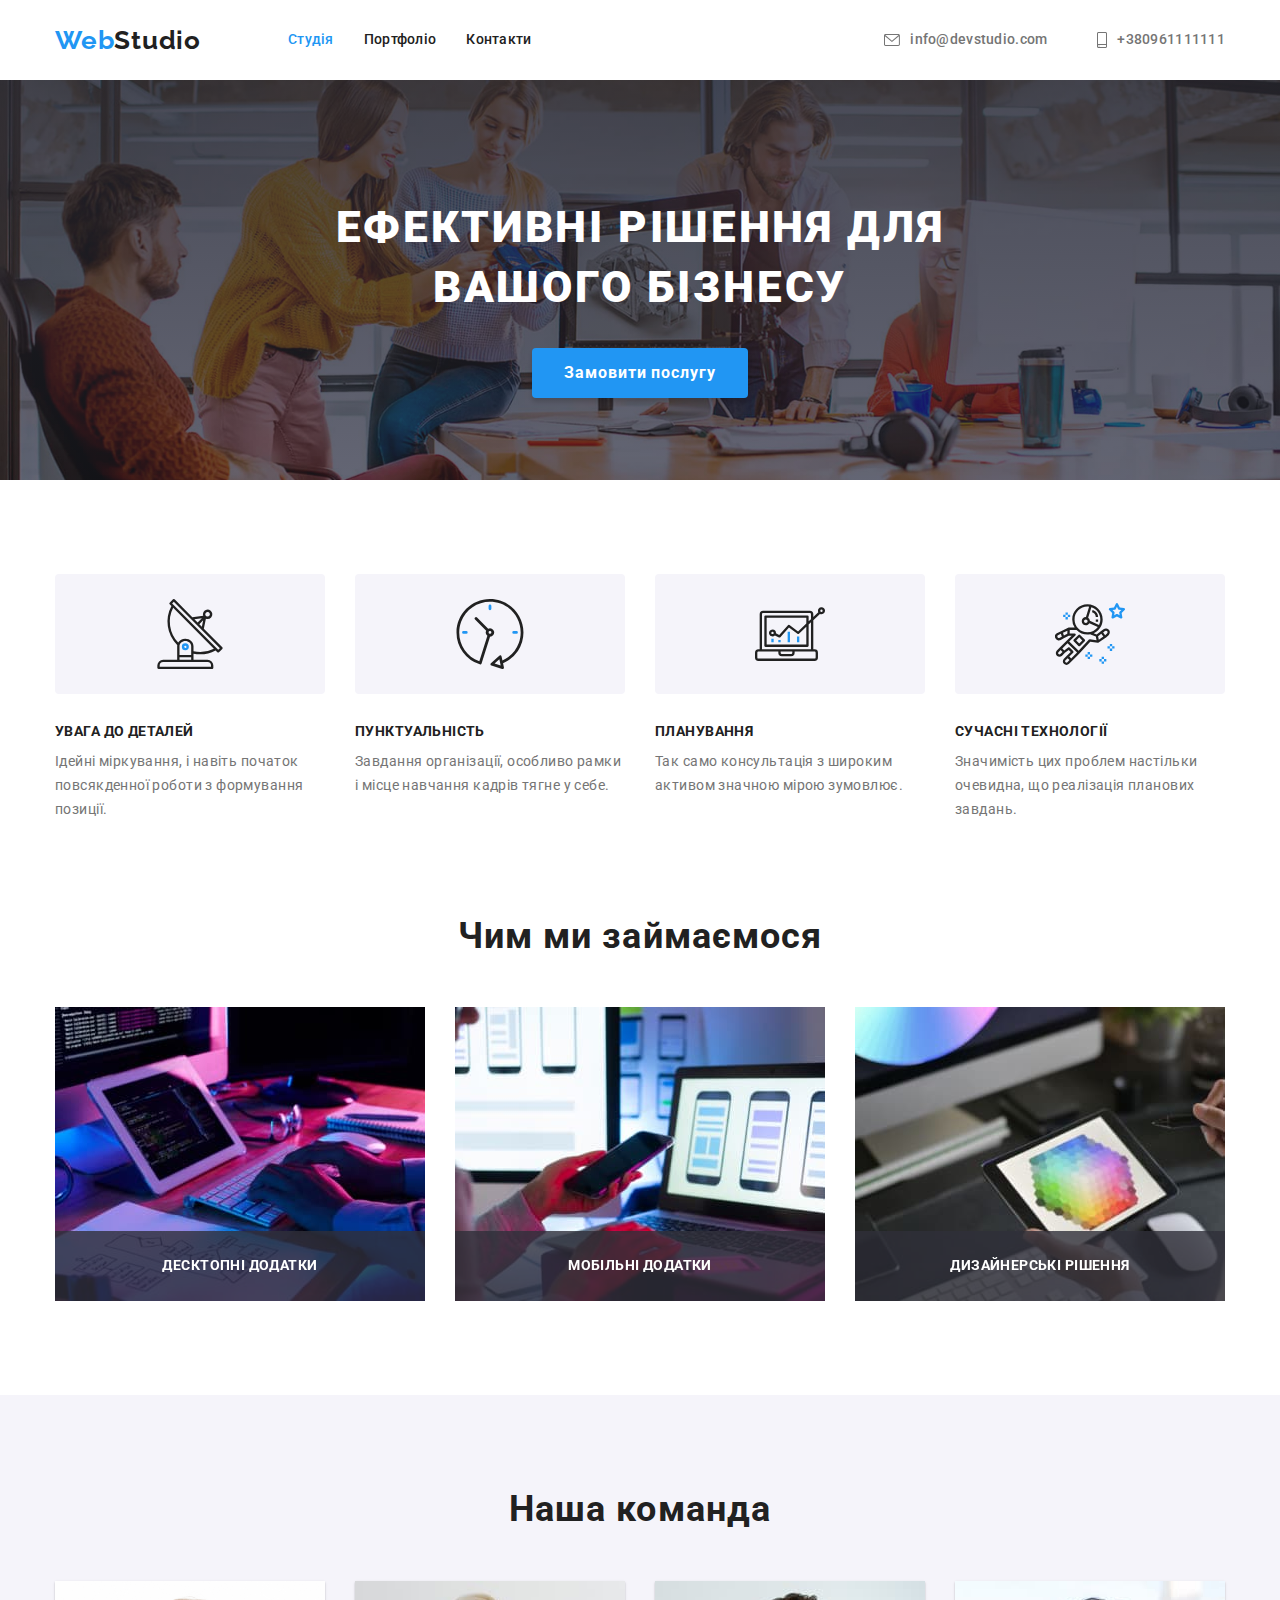
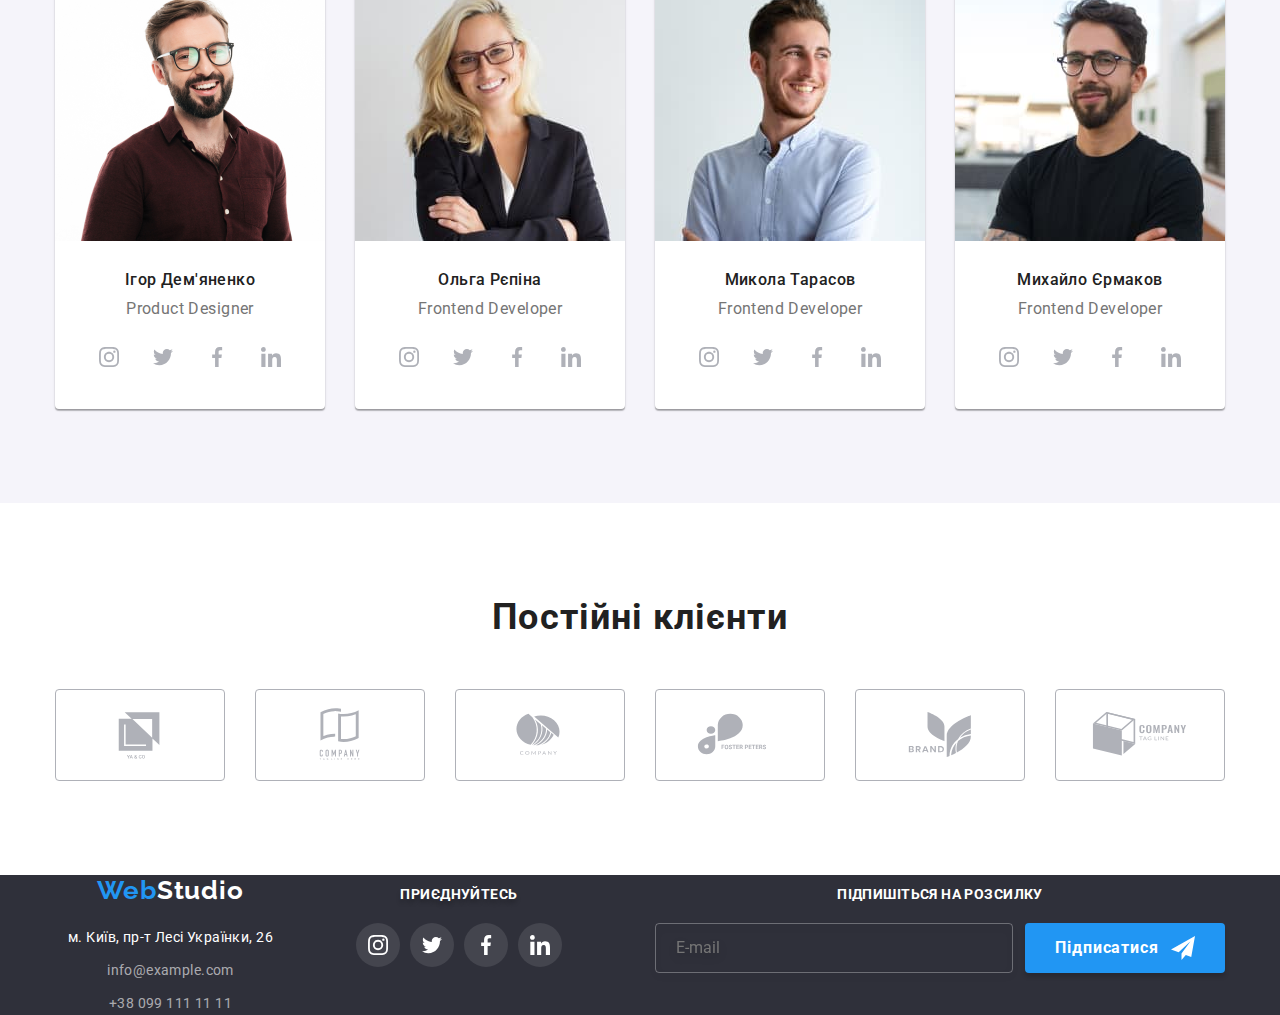
==== commit f54e3341: "123" ====
--- a/index.html
+++ b/index.html
@@ -545,94 +545,91 @@
 
 
   <!-- footer -->
-  <section class="section">
-    <footer class="footer">
-      <div class="footer-container container">
-        <div class="address">
-          <a class="footer-logo link" href="./index.html"><span class="first-part">Web</span><span
-              class="second-part">Studio</span></a>
-          <address class="footer-address">
-            <ul class="list footer-list">
-              <li class="footer-item">
-                <a class="footer-link-map link" href="https://goo.gl/maps/BN2P9NeAtjH4bp3VA" target="_blank"
-                  rel="noopener noreferrer nofollow">
-                  м. Київ, пр-т Лесі Українки, 26</a>
-              </li>
-              <li class="footer-item link"><a class="footer-link link"
-                  href="mailto:info@example.com">info@example.com</a>
-              </li>
-              <li class="footer-item link"><a class="footer-tel link" href="tel:+380991111111">+38 099 111 11
-                  11</a>
-              </li>
-            </ul>
-          </address>
-        </div>
-
-
-
-
-        <div class="container-icon">
-          <p class="text-footer">ПРИЄДНУЙТЕСЬ</p>
-          <ul class="socials-list-list list">
-            <li class="socials-item">
-              <a class="socials-link-item link" href="https://Instagram.com" target="_blank"
-                rel="nofollow noopener noreferrer" aria-label="Instagram icon">
-                <svg class="socials-icon-footer" width="20" height="20">
-                  <use href="./images/icons.svg#icon-instagram">
-                  </use>
-                </svg>
-              </a>
+  <footer class="footer">
+    <div class="footer-container container">
+      <div class="address">
+        <a class="footer-logo link" href="./index.html"><span class="first-part">Web</span><span
+            class="second-part">Studio</span></a>
+        <address class="footer-address">
+          <ul class="list footer-list">
+            <li class="footer-item">
+              <a class="footer-link-map link" href="https://goo.gl/maps/BN2P9NeAtjH4bp3VA" target="_blank"
+                rel="noopener noreferrer nofollow">
+                м. Київ, пр-т Лесі Українки, 26</a>
             </li>
-            <li class="socials-item">
-              <a class="socials-link-item link" href="https://Twitter.com" target="_blank"
-                rel="nofollow noopener noreferrer" aria-label="Twitter icon">
-                <svg class="socials-icon-footer" width="20" height="20">
-                  <use href="./images/icons.svg#icon-twitter">
-                  </use>
-                </svg>
-              </a>
+            <li class="footer-item link"><a class="footer-link link" href="mailto:info@example.com">info@example.com</a>
             </li>
-            <li class="socials-item">
-              <a class="socials-link-item link" href="https://Facebook.com" target="_blank"
-                rel="nofollow noopener noreferrer" aria-label="facebook icon">
-                <svg class="socials-icon-footer" width="20" height="20">
-                  <use href="./images/icons.svg#icon-facebook">
-                  </use>
-                </svg>
-              </a>
-            </li>
-            <li class="socials-item">
-              <a class="socials-link-item link" href="https://Linkedin.com" target="_blank"
-                rel="nofollow noopener noreferrer" aria-label="icon-linkedin">
-                <svg class="socials-icon-footer" width="20" height="20">
-                  <use href="./images/icons.svg#icon-linkedin">
-                  </use>
-                </svg>
-              </a>
+            <li class="footer-item link"><a class="footer-tel link" href="tel:+380991111111">+38 099 111 11
+                11</a>
             </li>
           </ul>
+        </address>
+      </div>
+
+
+
+
+      <div class="container-icon">
+        <p class="text-footer">ПРИЄДНУЙТЕСЬ</p>
+        <ul class="socials-list-list list">
+          <li class="socials-item">
+            <a class="socials-link-item link" href="https://Instagram.com" target="_blank"
+              rel="nofollow noopener noreferrer" aria-label="Instagram icon">
+              <svg class="socials-icon-footer" width="20" height="20">
+                <use href="./images/icons.svg#icon-instagram">
+                </use>
+              </svg>
+            </a>
+          </li>
+          <li class="socials-item">
+            <a class="socials-link-item link" href="https://Twitter.com" target="_blank"
+              rel="nofollow noopener noreferrer" aria-label="Twitter icon">
+              <svg class="socials-icon-footer" width="20" height="20">
+                <use href="./images/icons.svg#icon-twitter">
+                </use>
+              </svg>
+            </a>
+          </li>
+          <li class="socials-item">
+            <a class="socials-link-item link" href="https://Facebook.com" target="_blank"
+              rel="nofollow noopener noreferrer" aria-label="facebook icon">
+              <svg class="socials-icon-footer" width="20" height="20">
+                <use href="./images/icons.svg#icon-facebook">
+                </use>
+              </svg>
+            </a>
+          </li>
+          <li class="socials-item">
+            <a class="socials-link-item link" href="https://Linkedin.com" target="_blank"
+              rel="nofollow noopener noreferrer" aria-label="icon-linkedin">
+              <svg class="socials-icon-footer" width="20" height="20">
+                <use href="./images/icons.svg#icon-linkedin">
+                </use>
+              </svg>
+            </a>
+          </li>
+        </ul>
+      </div>
+
+      <div class="sign-up">
+        <p class="sign-up-title">Підпишіться на розсилку</p>
+        <div class="sign-up-with-btn">
+          <form class="sign-up-form" name="sign-up-name" autocomplete="off">
+            <div class="input-container">
+              <label for="mail" class="form-with-label">
+                <input class="sign-up-input" type="mail" name="mail" placeholder="E-mail" required />
+              </label>
+            </div>
+          </form>
+          <button class="sign-up-button" type="submit">Підписатися
+            <svg class="sign-up-btn" width="24" height="24">
+              <use href="./images/icons.svg#icon-icon-vector">
+              </use>
+            </svg>
+          </button>
         </div>
-
-        <div class="sign-up">
-          <p class="sign-up-title">Підпишіться на розсилку</p>
-          <div class="sign-up-with-btn">
-            <form class="sign-up-form" name="sign-up-name" autocomplete="off">
-              <div class="input-container">
-                <label for="mail" class="form-with-label">
-                  <input class="sign-up-input" type="mail" name="mail" placeholder="E-mail" required />
-                </label>
-              </div>
-            </form>
-            <button class="sign-up-button" type="submit">Підписатися
-              <svg class="sign-up-btn" width="24" height="24">
-                <use href="./images/icons.svg#icon-icon-vector">
-                </use>
-              </svg>
-            </button>
-          </div>
-        </div>
-      </div>
-  </section>
+      </div>
+    </div>
   </footer>
 
   <!--MOBILE MENU  -->
--- a/css/main.min.css
+++ b/css/main.min.css
@@ -1 +1 @@
-body{font-family:Roboto,sans-serif;color:var(--main-text-color);font-size:14px;letter-spacing:.03em}.section{padding-top:94px;padding-bottom:94px}@media screen and (max-with: 1199px){.section{padding-top:60px;padding-bottom:60px}}.gallery__title,.clients__title{margin-bottom:30px;font-weight:700;font-size:28px;line-height:1.18;text-align:center;letter-spacing:.03em;color:#212121}@media screen and (min-width: 1200px){.gallery__title,.clients__title{margin-bottom:50px;font-size:36px;line-height:1.16}}a{text-decoration:none}.menu{list-style:none}.list{list-style:none;padding-left:0;margin:0}.link{text-decoration:none}.link:hover,.link:focus{color:var(--accent-color)}h1,h2,h3,h4,h5,h6,p{margin:0}ul{margin:0;padding-left:0}.section{padding-top:94px;padding-bottom:94px}img{display:block;max-width:100%;height:auto}.hero-btn{cursor:pointer;border:none;border-radius:4px}:root{--main-text-color: #212121;--secondary-text-color: #757575;--header-color: #ececec;--accent-color: #2196f3;--background-footer-color: #2f303a;--footer-text-color: rgba(255, 255, 255, 0.6);--logo-text-color: #000000;--main-font: Roboto, sans serif;--backround-color: #ffffff;--logo-color: #2f303a;--img-portfolio-text: #eeeeee;--socials-icon-color: #afb1b8;--animation-timing-function: cubic-bezier(0.4, 0, 0.2, 1);--form-border-color: rgba(33 33, 33, 0.2)}.section{padding-bottom:94px;padding-top:94px}@media screen and (max-width: 1200px){.section{padding-top:60px;padding-bottom:60px}}.visually-hidden{position:absolute;width:1px;height:1px;margin:-1px;border:0;padding:0;white-space:nowrap;-webkit-clip-path:inset(100%);clip-path:inset(100%);clip:rect(0 0 0 0);overflow:hidden;margin:-1px}.visually-hidden{position:absolute;width:1px;height:1px;margin:-1px;border:0;padding:0;white-space:nowrap;-webkit-clip-path:inset(100%);clip-path:inset(100%);clip:rect(0 0 0 0);overflow:hidden;margin:-1px}.benefits__list{display:-webkit-box;display:-ms-flexbox;display:flex;-ms-flex-wrap:wrap;flex-wrap:wrap}@media screen and (max-width: 767px){.benefits__item:not(:last-child){margin-bottom:30px;display:block}}@media screen and (min-width: 1200px){.benefits__item{width:270px}}.benefits__icon{-webkit-box-pack:center;-ms-flex-pack:center;justify-content:center;-webkit-box-align:center;-ms-flex-align:center;align-items:center;gap:30px;display:-webkit-box;display:-ms-flexbox;display:flex;height:120px}.benefits__name{height:120px;margin-bottom:30px;background-color:#f5f4fa;border-radius:4px;display:-webkit-box;display:-ms-flexbox;display:flex;-webkit-box-align:center;-ms-flex-align:center;align-items:center;-webkit-box-pack:center;-ms-flex-pack:center;justify-content:center}.benefits__item:not(:last-child){margin-right:30px}.benefits__title{font-weight:700;font-size:14px;line-height:1.14;text-transform:uppercase;color:var(--main-text-color);margin-bottom:10px}@media screen and (max-width: 767px){.benefits__title{text-align:center}}.benefits-pre__title{font-size:14px;line-height:1.71;letter-spacing:.03em;color:var(--secondary-text-color)}@media screen and (min-width: 480px){.benefits-pre__title{width:100%}}@media screen and (max-width: 768px){.clients__title{font-weight:700;font-size:28px;line-height:1.17}}@media screen and (min-width: 480px){.clients__title{font-weight:700;font-size:28px;line-height:1.17;margin-bottom:30px}}.clients__title{font-weight:700;font-size:36px;line-height:1.16;text-align:center;margin-bottom:50px}.gallery__title,.about-our-team,.clients__title{margin-bottom:30px;font-weight:700;font-size:28px;line-height:1.18;text-align:center;letter-spacing:.03em;color:#212121}@media screen and (min-width: 1200px){.gallery__title,.about-our-team,.clients__title{margin-bottom:50px;font-size:36px;line-height:1.16}}.clients__list{display:-webkit-box;display:-ms-flexbox;display:flex;-ms-flex-wrap:wrap;flex-wrap:wrap;gap:30px}@media screen and (min-width: 1200px){.clients__list{-webkit-box-pack:justify;-ms-flex-pack:justify;justify-content:space-between}}@media screen and (max-width: 768px){.clients__item{-ms-flex-preferred-size:calc((100% - 30px)/2);flex-basis:calc((100% - 30px)/2)}}.clients__link{display:-webkit-box;display:-ms-flexbox;display:flex;-webkit-box-align:center;-ms-flex-align:center;align-items:center;-webkit-box-pack:center;-ms-flex-pack:center;justify-content:center;width:100%;height:92px;color:var(--socials-icon-color);border:1px solid currentColor;border-radius:4px;-webkit-transition:color 250ms var(--animation-timing-function);transition:color 250ms var(--animation-timing-function)}.clients__link:hover,.clients__link:focus{color:var(--accent-color)}@media screen and (min-width: 480px){.clients__link{width:210px}}@media screen and (min-width: 1200px){.clients__link{width:170px}}.clients__icon{fill:currentColor}.backdrop{position:fixed;top:0;left:0;width:100%;height:100%;opacity:1;-webkit-transition:opacity 250ms var(--animation-timing-function),visibility 250ms var(--animation-timing-function);transition:opacity 250ms var(--animation-timing-function),visibility 250ms var(--animation-timing-function);background-color:rgba(0,0,0,.2);overflow:scroll}.backdrop.is-hidden{visibility:hidden;opacity:0;pointer-events:none}.backdrop.is-hidden .modal{-webkit-transform:translate(-50%, -50%) scale(0.8);transform:translate(-50%, -50%) scale(0.8)}.modal{position:absolute;top:50%;left:50%;min-width:528px;min-height:581px;padding:40px 40px;visibility:visible;opacity:1;-webkit-transition:-webkit-transform 250ms var(--animation-timing-function) opacity 250ms var(--animation-timing-function) visibility 250ms var(--animation-timing-function);transition:-webkit-transform 250ms var(--animation-timing-function) opacity 250ms var(--animation-timing-function) visibility 250ms var(--animation-timing-function);transition:transform 250ms var(--animation-timing-function) opacity 250ms var(--animation-timing-function) visibility 250ms var(--animation-timing-function);transition:transform 250ms var(--animation-timing-function) opacity 250ms var(--animation-timing-function) visibility 250ms var(--animation-timing-function), -webkit-transform 250ms var(--animation-timing-function) opacity 250ms var(--animation-timing-function) visibility 250ms var(--animation-timing-function);-webkit-transform:translate(-50%, -50%) scale(1);transform:translate(-50%, -50%) scale(1);border-radius:4px;background-color:var(--backround-color);-webkit-box-shadow:0px 1px 3px rgba(0,0,0,.12),0px 1px 1px rgba(0,0,0,.14),0px 2px 1px rgba(0,0,0,.2);box-shadow:0px 1px 3px rgba(0,0,0,.12),0px 1px 1px rgba(0,0,0,.14),0px 2px 1px rgba(0,0,0,.2)}@media screen and (max-width: 1199.98px){.modal{width:100%;max-width:450px;min-height:609px}}@media screen and (min-width: 1200px){.modal{width:528px;min-height:581px}}.modal-text{margin-bottom:12px;font-weight:700;font-size:20px;line-height:1.15;text-align:center;color:var(--logo-text-color)}.form-field{position:relative;display:-webkit-box;display:-ms-flexbox;display:flex;-webkit-box-orient:vertical;-webkit-box-direction:normal;-ms-flex-direction:column;flex-direction:column;margin-bottom:10px;text-align:start;-webkit-transition:border-color 250ms var(--animation-timing-function);transition:border-color 250ms var(--animation-timing-function)}.icon-input{position:absolute;top:50%;left:15px;fill:var(--logo-text-color);-webkit-transition:fill 250ms var(--animation-timing-function);transition:fill 250ms var(--animation-timing-function)}.form-field:focus-within .form-input,.form-field:hover .form-input{border:1px solid var(--accent-color)}.form-field:focus-within .icon-input,.form-field:hover .icon-input{fill:var(--accent-color)}.form-label{margin-bottom:4px;color:var(--secondary-text-color);display:-webkit-box;display:-ms-flexbox;display:flex}.form-input{padding:11px 12px;padding-left:43px;border:1px solid rgba(33,33,33,.2);border-radius:4px;-webkit-transition:border 250ms var(--animation-timing-function);transition:border 250ms var(--animation-timing-function);outline:rgba(0,0,0,0)}.form-field:focus-within .form-area,.form-field:hover .form-area{border:1px solid var(--accent-color)}.form-textarea::-webkit-input-placeholder{color:rgba(117,117,117,.5)}.form-textarea::-moz-placeholder{color:rgba(117,117,117,.5)}.form-textarea:-ms-input-placeholder{color:rgba(117,117,117,.5)}.form-textarea::-ms-input-placeholder{color:rgba(117,117,117,.5)}.form-textarea::placeholder{color:rgba(117,117,117,.5)}.form-textarea{margin-bottom:20px}.form-area{width:448px;height:120px;padding:12px 16px;resize:none;-webkit-transition:border 250ms var(--animation-timing-function);transition:border 250ms var(--animation-timing-function);outline:rgba(0,0,0,0);border:1px solid rgba(33,33,33,.2);border-radius:4px}.agreement-form{margin-bottom:30px;padding-right:11px;padding-left:70px}.check-input{position:absolute;-webkit-appearance:none;-moz-appearance:none;appearance:none}.checkbox{position:absolute;bottom:124px;left:85px;width:16px;height:15px;border:2px solid var(--logo-text-color);border-radius:1px;background-color:var(--backround-color)}.check-input:checked+.checkbox{border-color:var(--accent-color);background-size:contain;background-origin:border-box;background-color:var(--accent-color);background-image:url("data:image/svg+xml;charset=UTF-8,%3csvg width='16' height='15' viewBox='0 0 16 15' fill='none' xmlns='http://www.w3.org/2000/svg'%3e%3crect width='16' height='15' rx='2' fill='%232196F3'/%3e%3cpath d='M3.95703 7.75166L3.88825 7.68604L3.81923 7.75141L2.93123 8.59258L2.85486 8.66492L2.93097 8.73753L6.42671 12.0724L6.49574 12.1382L6.56476 12.0724L14.069 4.91352L14.1449 4.84116L14.069 4.76881L13.1873 3.92764L13.1183 3.86183L13.0493 3.92761L6.49577 10.1735L3.95703 7.75166Z' fill='white' stroke='white' stroke-width='0.2'/%3e%3c/svg%3e")}.agreement-label{font-size:14px;line-height:1.7;letter-spacing:.03em;display:-webkit-box;display:-ms-flexbox;display:flex;-webkit-box-align:center;-ms-flex-align:center;align-items:center;-webkit-box-pack:center;-ms-flex-pack:center;justify-content:center}.agreement-text{text-decoration:underline;color:var(--accent-color)}.submit-button:hover,.submit-button:focus{background-color:#188ce8;-webkit-box-shadow:0px 4px 4px rgba(0,0,0,.15);box-shadow:0px 4px 4px rgba(0,0,0,.15)}.modal-button{position:absolute;top:8px;right:8px;border-radius:50%;background-color:var(--backround-color);border:1px solid rgba(0,0,0,.1);width:30px;height:30px;padding:0;cursor:pointer;display:-webkit-box;display:-ms-flexbox;display:flex;-webkit-box-align:center;-ms-flex-align:center;align-items:center;-webkit-box-pack:center;-ms-flex-pack:center;justify-content:center;-webkit-transition:fill 250ms var(--animation-timing-function);transition:fill 250ms var(--animation-timing-function)}.jumpin-button{-webkit-animation:junpin-button .9s both;animation:junpin-button .9s both}@-webkit-keyframes junpin-button{0%{-webkit-transform:translateY(-45px);transform:translateY(-45px);-webkit-animation-timing-function:ease-in;animation-timing-function:ease-in;opacity:1}24%{opacity:1}40%{-webkit-transform:translateY(-24px);transform:translateY(-24px);-webkit-animation-timing-function:ease-in;animation-timing-function:ease-in}65%{-webkit-transform:translateY(-12px);transform:translateY(-12px);-webkit-animation-timing-function:ease-in;animation-timing-function:ease-in}82%{-webkit-transform:translateY(-6px);transform:translateY(-6px);-webkit-animation-timing-function:ease-in;animation-timing-function:ease-in}93%{-webkit-transform:translateY(-4px);transform:translateY(-4px);-webkit-animation-timing-function:ease-in;animation-timing-function:ease-in}25%,55%,75%,87%{-webkit-transform:translateY(0px);transform:translateY(0px);-webkit-animation-timing-function:ease-out;animation-timing-function:ease-out}100%{-webkit-transform:translateY(0px);transform:translateY(0px);-webkit-animation-timing-function:ease-out;animation-timing-function:ease-out;opacity:1}}@keyframes junpin-button{0%{-webkit-transform:translateY(-45px);transform:translateY(-45px);-webkit-animation-timing-function:ease-in;animation-timing-function:ease-in;opacity:1}24%{opacity:1}40%{-webkit-transform:translateY(-24px);transform:translateY(-24px);-webkit-animation-timing-function:ease-in;animation-timing-function:ease-in}65%{-webkit-transform:translateY(-12px);transform:translateY(-12px);-webkit-animation-timing-function:ease-in;animation-timing-function:ease-in}82%{-webkit-transform:translateY(-6px);transform:translateY(-6px);-webkit-animation-timing-function:ease-in;animation-timing-function:ease-in}93%{-webkit-transform:translateY(-4px);transform:translateY(-4px);-webkit-animation-timing-function:ease-in;animation-timing-function:ease-in}25%,55%,75%,87%{-webkit-transform:translateY(0px);transform:translateY(0px);-webkit-animation-timing-function:ease-out;animation-timing-function:ease-out}100%{-webkit-transform:translateY(0px);transform:translateY(0px);-webkit-animation-timing-function:ease-out;animation-timing-function:ease-out;opacity:1}}.form-button{font-weight:700;font-size:16px;line-height:1.87;display:block;-webkit-box-align:center;-ms-flex-align:center;align-items:center;text-align:center;letter-spacing:.06em;color:#fff;padding:10px 52px;margin-top:30px;margin:0 auto;cursor:pointer;background:#188ce8;-webkit-box-shadow:0px 4px 4px rgba(0,0,0,.15);box-shadow:0px 4px 4px rgba(0,0,0,.15);border-radius:4px;border:none}.close-icon{fill:var(--logo-text-color);-webkit-transition:fill 250ms var(--animation-timing-function);transition:fill 250ms var(--animation-timing-function)}.close-icon:hover,.close-icon:focus{fill:var(--accent-color)}.team{padding-top:0}@media screen and (max-width: 1200px){.team{display:none}}.gallery__item:not(:last-child){margin-right:30px}.gallery__list{display:-webkit-box;display:-ms-flexbox;display:flex}.gallery__title{font-weight:700;font-size:36px;line-height:1.16;text-align:center;color:var(--main-text-color);margin-bottom:50px}.overlay__box{display:-webkit-box;display:-ms-flexbox;display:flex;position:relative;-webkit-box-align:end;-ms-flex-align:end;align-items:flex-end;opacity:1}.overlay__text{display:-webkit-box;display:-ms-flexbox;display:flex;position:absolute;-webkit-box-align:center;-ms-flex-align:center;align-items:center;-webkit-box-pack:center;-ms-flex-pack:center;justify-content:center;bottom:0;width:370px;height:70px;color:var(--backround-color);font-weight:700;line-height:1.14;text-transform:uppercase;background:rgba(47,48,58,.8)}.header-container{display:-webkit-box;display:-ms-flexbox;display:flex;-webkit-box-align:center;-ms-flex-align:center;align-items:center;-webkit-box-pack:justify;-ms-flex-pack:justify;justify-content:space-between;position:relative}.header-nav-list{display:-webkit-box;display:-ms-flexbox;display:flex;margin-left:87px;gap:30px}.header-list{display:-webkit-box;display:-ms-flexbox;display:flex;margin-left:auto;-webkit-box-align:center;-ms-flex-align:center;align-items:center;gap:50px}@media screen and (max-width: 768px){.header-list{display:none}}@media screen and (min-width: 768px)and (max-width: 1200px){.header-list{display:block}}.header-logo{font-family:"Raleway";font-weight:700;font-size:26px;line-height:1.19;letter-spacing:.03em;padding-top:16px;padding-bottom:16px;display:block}.header-logo:hover,.header-logo:focus{color:#188ce8}.first-part{color:#2196f3}.last-part{color:#000}.header-nav-link{font-family:Roboto,sans-serif;font-weight:500;line-height:1.14;letter-spacing:.02em;color:var(--main-text-color);padding-top:32px;padding-bottom:32px;display:block;-webkit-transition:color 250ms var(--animation-timing-function);transition:color 250ms var(--animation-timing-function)}.header-link-mail{font-style:normal;font-weight:500;line-height:1.14;letter-spacing:.02em;display:-webkit-box;display:-ms-flexbox;display:flex;-webkit-box-align:center;-ms-flex-align:center;align-items:center;color:var(--secondary-text-color);-webkit-transition:color 250ms var(--animation-timing-function);transition:color 250ms var(--animation-timing-function)}.header-tel{font-weight:500;line-height:1.14;letter-spacing:.02em;color:var(--secondary-text-color);display:-webkit-box;display:-ms-flexbox;display:flex;-webkit-box-align:center;-ms-flex-align:center;align-items:center;-webkit-transition:color 250ms var(--animation-timing-function);transition:color 250ms var(--animation-timing-function)}.icon-mail{fill:currentColor;margin-right:10px}.icon-phone{fill:currentColor;margin-right:10px}.header-link-mail:hover .icon-mail,.header-link-mail:focus .icon-mail{color:var(--accent-color--)}.header-item{display:block;text-decoration:none}.current a{color:var(--accent-color)}.current a .header-item.current::after{position:absolute;bottom:0;left:0;content:"";margin-bottom:-1px}@media screen and (max-width: 768px){.header-nav{display:none}}.section-team{background-color:#f5f4fa;display:-webkit-box;display:-ms-flexbox;display:flex;-ms-flex-wrap:wrap;flex-wrap:wrap}@media screen and (min-width: 768px){.section-team{display:block;-webkit-box-align:center;-ms-flex-align:center;align-items:center;-webkit-box-pack:center;-ms-flex-pack:center;justify-content:center;-ms-flex-wrap:wrap;flex-wrap:wrap;gap:30px}}@media screen and (min-width: 1200px){.section-team{-webkit-box-align:center;-ms-flex-align:center;align-items:center;-ms-flex-wrap:nowrap;flex-wrap:nowrap}}.about-list{display:-webkit-box;display:-ms-flexbox;display:flex;-ms-flex-wrap:wrap;flex-wrap:wrap;gap:30px;-webkit-box-align:center;-ms-flex-align:center;align-items:center;-webkit-box-pack:center;-ms-flex-pack:center;justify-content:center}@media screen and (min-width: 1200px){.about-list{-ms-flex-wrap:nowrap;flex-wrap:nowrap;-webkit-box-align:center;-ms-flex-align:center;align-items:center}}@media screen and (max-width: 768px){.about-item:not(:last-child){gap:30px}}.img-text{padding-top:30px;padding-bottom:30px}.about-item{-webkit-box-shadow:0px 1px 3px rgba(0,0,0,.12),0px 1px 1px rgba(0,0,0,.14),0px 2px 1px rgba(0,0,0,.2);box-shadow:0px 1px 3px rgba(0,0,0,.12),0px 1px 1px rgba(0,0,0,.14),0px 2px 1px rgba(0,0,0,.2);border-radius:0px 0px 4px 4px;background-color:var(--backround-color)}.workers-img{-webkit-transition:-webkit-transform 1000ms ease;transition:-webkit-transform 1000ms ease;transition:transform 1000ms ease;transition:transform 1000ms ease, -webkit-transform 1000ms ease}.about-item{overflow:hidden}.about-item:hover .workers-img{-webkit-transform:scale(1.2);transform:scale(1.2)}.about-our-team{font-weight:700;font-size:36px;line-height:1.16;margin-bottom:50px;text-align:center;-webkit-box-pack:center;-ms-flex-pack:center;justify-content:center}.about-title{font-weight:500;font-size:16px;line-height:1.18;color:var(--main-text-color);margin-bottom:10px;text-align:center}.about-pre-title{font-size:16px;line-height:1.18;color:var(--secondary-text-color);text-align:center;margin-bottom:16px}.socials-link{display:-webkit-box;display:-ms-flexbox;display:flex;-webkit-box-align:center;-ms-flex-align:center;align-items:center;-webkit-box-pack:center;-ms-flex-pack:center;justify-content:center;width:44px;height:44px;color:var(--socials-icon-color);border-radius:50%;-webkit-transition:color 250ms var(--animation-timing-function),background-color 250ms var(--animation-timing-function);transition:color 250ms var(--animation-timing-function),background-color 250ms var(--animation-timing-function)}.socials-link:hover,.socials-link:focus{background-color:var(--accent-color);color:#fff}.socials-icon{fill:currentColor}.socials-list{display:-webkit-box;display:-ms-flexbox;display:flex;-webkit-box-pack:center;-ms-flex-pack:center;justify-content:center;gap:10px}.container{padding:0 15px;margin:0 auto}@media screen and (min-width: 480px){.container{width:480px}}@media screen and (min-width: 768px){.container{width:768px}}@media screen and (min-width: 1200px){.container{width:1200px}}.menu{display:-webkit-box;display:-ms-flexbox;display:flex}@media(max-width: 767px){.menu{display:none}}.menu-toggle{min-height:40px;min-width:40px;display:-webkit-box;display:-ms-flexbox;display:flex;-webkit-box-align:center;-ms-flex-align:center;align-items:center;-webkit-box-pack:center;-ms-flex-pack:center;justify-content:center;margin:0;padding:0;background-color:rgba(0,0,0,0);cursor:pointer;border:none;border-radius:50%;outline:none}@media screen and (min-width: 768px){.menu-toggle{display:none}}.menu-container{position:fixed;top:0;left:0;display:-webkit-box;display:-ms-flexbox;display:flex;-webkit-box-orient:vertical;-webkit-box-direction:normal;-ms-flex-direction:column;flex-direction:column;width:100%;height:100%;padding:48px 40px;background-color:var(--backround-color);z-index:999;-webkit-transform:translateX(100%);transform:translateX(100%);-webkit-transition:-webkit-transform 250ms ease-in-out;transition:-webkit-transform 250ms ease-in-out;transition:transform 250ms ease-in-out;transition:transform 250ms ease-in-out, -webkit-transform 250ms ease-in-out}.menu-container.is-open{-webkit-transform:translateX(0);transform:translateX(0)}.menu-container .menu-toggle{position:absolute;top:10px;right:15px;fill:#212121;-webkit-transition:fill 250ms cubic-bezier(0.4, 0, 0.2, 1);transition:fill 250ms cubic-bezier(0.4, 0, 0.2, 1)}.menu-container .menu-toggle:hover,.menu-container .menu-toggle:focus{fill:#2196f3}.mobile-menu{display:block;margin-bottom:auto}.mobile-menu .mobile-menu__item:not(:last-child){margin-bottom:30px}.mobile-menu .mobile-menu__link{font-weight:500;font-size:40px;line-height:1.17;text-align:center;letter-spacing:.02em;color:#212121}.mobile-menu .mobile-menu__link--current{color:#2196f3}.mobile-contacts{margin-bottom:64px;display:block;font-weight:500;line-height:1.17;letter-spacing:.02em}.mobile-contacts .mobile-contacts__link-email{font-weight:500;font-size:24px;line-height:1.16;letter-spacing:.02em;color:#757575}.mobile-contacts .mobile-contacts__link-phone{font-size:34px;line-height:1.17;letter-spacing:.02em;color:#2196f3}.mobile-contacts .mobile-contacts__item:not(:last-child){margin-bottom:30px}.mobile-socials{display:-webkit-box;display:-ms-flexbox;display:flex;-ms-flex-wrap:wrap;flex-wrap:wrap;row-gap:15px}.mobile-socials__item:not(:last-child)::after{content:"";margin-left:10px;margin-right:10px;border:1px solid rgba(33,33,33,.2);-webkit-transform:rotate(90deg);transform:rotate(90deg)}.mobile-socials__link{font-weight:500;font-size:18px;line-height:1.22;letter-spacing:.02em;color:#2196f3}.footer{background-color:var(--background-footer-color);text-align:center}.footer-container{text-align:center;-webkit-box-pack:center;-ms-flex-pack:center;justify-content:center}@media screen and (min-width: 1200px){.footer-container{display:-webkit-box;display:-ms-flexbox;display:flex;-webkit-box-align:baseline;-ms-flex-align:baseline;align-items:baseline}}@media screen and (max-width: 1199px){.address{margin-bottom:60px}}@media screen and (min-width: 1200px){.address{width:231px}.socials-list-list{display:-webkit-box;display:-ms-flexbox;display:flex;-webkit-box-pack:center;-ms-flex-pack:center;justify-content:center;display:flex;gap:10px}.container-icon{margin-left:70px}.footer-address{margin-top:20px}.footer-item:not(:last-child){margin-bottom:9px}.footer-link-map{font-size:14px;line-height:1.71;color:#fff;-webkit-transition:color 250ms var(--animation-timing-function);transition:color 250ms var(--animation-timing-function)}.footer-link .footer-tel{font-size:14px;line-height:1.71;color:var(--footer-text-color);-webkit-transition:color 250ms var(--animation-timing-function);transition:color 250ms var(--animation-timing-function)}.text-footer{font-weight:700;line-height:1.14;text-transform:uppercase;margin-bottom:20px;color:var(--backround-color);text-shadow:0px 4px 4px rgba(0,0,0,.25)}}@media screen and (max-width: 1199px){.container-icon{margin-bottom:60px}}@media screen and (min-width: 1200px){.container-icon{display:-webkit-box;display:-ms-flexbox;display:flex;-webkit-box-pack:center;-ms-flex-pack:center;justify-content:center;margin-left:70px;-webkit-box-orient:vertical;-webkit-box-direction:normal;-ms-flex-direction:column;flex-direction:column}}.socials-link-item{display:-webkit-box;display:-ms-flexbox;display:flex;-webkit-box-align:center;-ms-flex-align:center;align-items:center;-webkit-box-pack:center;-ms-flex-pack:center;justify-content:center;width:44px;height:44px;border-radius:50%;background:rgba(255,255,255,.1);color:#fff;-webkit-transition:background-color 250ms var(--animation-timing-function);transition:background-color 250ms var(--animation-timing-function)}.socials-link-item:hover,.socials-link-item:focus{background-color:#2196f3;color:#fff}.socials-icon-footer{fill:currentColor}.sign-up{margin-left:auto}.sign-up-with-btn{display:-webkit-box;display:-ms-flexbox;display:flex;gap:12px}.sign-up-title{font-weight:700;font-size:14px;line-height:1.14;text-transform:uppercase;color:var(--backround-color);margin-bottom:20px}.sign-up-button{display:-webkit-box;display:-ms-flexbox;display:flex;gap:12px;-webkit-box-align:center;-ms-flex-align:center;align-items:center;-webkit-box-pack:center;-ms-flex-pack:center;justify-content:center}.sign-up-input{width:358px;height:50px;background-color:rgba(0,0,0,0);border:1px solid rgba(255,255,255,.3);border-radius:4px;-webkit-filter:drop-shadow(0px 4px 4px rgba(0, 0, 0, 0.15));filter:drop-shadow(0px 4px 4px rgba(0, 0, 0, 0.15));color:var(--secondary-text-color);padding-left:20px}.input-container{display:-webkit-box;display:-ms-flexbox;display:flex;position:relative}@media screen and (min-width: 480px){.input-container{display:block}}.form-with-label{display:block;width:358px;font-size:16px;line-height:1.25;color:rgba(255,255,255,.6)}.sign-up-button{display:-webkit-box;display:-ms-flexbox;display:flex;-webkit-box-align:center;-ms-flex-align:center;align-items:center;text-align:center;background-color:var(--accent-color);font-weight:700;font-size:16px;line-height:1.87;color:var(--backround-color);border:none;padding:10px 28px;width:200px;height:50px;letter-spacing:.06em;-webkit-box-shadow:0px 4px 4px rgba(0,0,0,.15);box-shadow:0px 4px 4px rgba(0,0,0,.15);border-radius:4px;cursor:pointer}@media screen and (min-width: 480px)and (max-width: 1199px){.sign-up-button{padding-top:10px;padding-bottom:10px;padding-left:31px;padding-right:28px;margin-left:0}}.footer-logo{font-family:"Raleway";font-style:normal;font-weight:700;font-size:26px;line-height:1.19;letter-spacing:.03em}.first-part{color:#2196f3}.second-part{color:#fff}.footer-link-map{font-family:Roboto;font-style:normal;font-weight:400;font-size:14px;line-height:1.71;letter-spacing:.03em;color:#fff;-webkit-transition:color 250ms var(--animation-timing-function);transition:color 250ms var(--animation-timing-function)}.footer-link,.footer-tel{font-family:Roboto;font-style:normal;font-weight:400;font-size:14px;line-height:1.71;letter-spacing:.03em;color:var(--footer-text-color);-webkit-transition:color 250ms var(--animation-timing-function);transition:color 250ms var(--animation-timing-function)}.hero-section{margin-left:auto;margin-right:auto;background-repeat:no-repeat;background-size:cover;background-position:center;background-image:-webkit-gradient(linear, left top, left bottom, from(rgba(47, 48, 58, 0.7)), to(rgba(47, 48, 58, 0.4))),url("../images/images.index/hero/header-tel1.jpg");background-image:linear-gradient(180deg, rgba(47, 48, 58, 0.7), rgba(47, 48, 58, 0.4)),url("../images/images.index/hero/header-tel1.jpg")}@media(min-device-pixel-ratio: 2),(-webkit-min-device-pixel-ratio: 2),(min-resolution: 192dpi),(min-resolution: 2dppx){.hero-section{background-image:-webkit-gradient(linear, left top, left bottom, from(rgba(47, 48, 58, 0.7)), to(rgba(47, 48, 58, 0.4))),url("../images/images.index/hero/header-tel2x.jpg");background-image:linear-gradient(180deg, rgba(47, 48, 58, 0.7), rgba(47, 48, 58, 0.4)),url("../images/images.index/hero/header-tel2x.jpg")}}@media screen and (min-width: 481px){.hero-section{background-image:-webkit-gradient(linear, left top, left bottom, from(rgba(47, 48, 58, 0.7)), to(rgba(47, 48, 58, 0.4))),url("../images/images.index/hero/header-plan1.jpg");background-image:linear-gradient(180deg, rgba(47, 48, 58, 0.7), rgba(47, 48, 58, 0.4)),url("../images/images.index/hero/header-plan1.jpg")}}@media screen and (min-width: 481px)and (min-device-pixel-ratio: 2),screen and (min-width: 481px)and (-webkit-min-device-pixel-ratio: 2),screen and (min-width: 481px)and (min-resolution: 192dpi),screen and (min-width: 481px)and (min-resolution: 2dppx){.hero-section{background-image:-webkit-gradient(linear, left top, left bottom, from(rgba(47, 48, 58, 0.7)), to(rgba(47, 48, 58, 0.4))),url("../images/images.index/hero/header-plan2x.jpg");background-image:linear-gradient(180deg, rgba(47, 48, 58, 0.7), rgba(47, 48, 58, 0.4)),url("../images/images.index/hero/header-plan2x.jpg")}}@media screen and (min-width: 769px){.hero-section{background-image:-webkit-gradient(linear, left top, left bottom, from(rgba(47, 48, 58, 0.7)), to(rgba(47, 48, 58, 0.4))),url("../images/images.index/hero/headerdesktop1.jpg");background-image:linear-gradient(180deg, rgba(47, 48, 58, 0.7), rgba(47, 48, 58, 0.4)),url("../images/images.index/hero/headerdesktop1.jpg")}}@media screen and (min-width: 769px)and (min-device-pixel-ratio: 2),screen and (min-width: 769px)and (-webkit-min-device-pixel-ratio: 2),screen and (min-width: 769px)and (min-resolution: 192dpi),screen and (min-width: 769px)and (min-resolution: 2dppx){.hero-section{background-image:-webkit-gradient(linear, left top, left bottom, from(rgba(47, 48, 58, 0.7)), to(rgba(47, 48, 58, 0.4))),url("../images/images.index/hero/headerdesktop2x.jpg");background-image:linear-gradient(180deg, rgba(47, 48, 58, 0.7), rgba(47, 48, 58, 0.4)),url("../images/images.index/hero/headerdesktop2x.jpg")}}.hero-section{background-color:#2f303a;padding:118px 0;text-align:center;height:400px}.hero-first-title{font-weight:900;font-size:44px;line-height:1.36;text-align:center;color:var(--backround-color);letter-spacing:.06em;text-transform:uppercase;margin:0 auto;margin-bottom:30px;max-width:696px}@media screen and (max-width: 1199px){.hero-first-title{max-width:360px;font-size:26px;line-height:1.62}}.hero-btn{font-family:inherit;font-weight:700;font-size:16px;line-height:1.88;background:var(--accent-color);-webkit-box-shadow:0px 4px 4px rgba(0,0,0,.15);box-shadow:0px 4px 4px rgba(0,0,0,.15);letter-spacing:.06em;color:#fff;padding:10px 32px 10px 32px;display:block;margin:0 auto;-webkit-transition:background-color 250ms var(--animation-timing-function);transition:background-color 250ms var(--animation-timing-function)}.hero-btn:hover,.hero-btn:focus{background-color:#188ce8;-webkit-box-shadow:0px 4px 4px rgba(0,0,0,.15);box-shadow:0px 4px 4px rgba(0,0,0,.15);border-radius:4px}.current a{color:#2196f3}.header-logo{font-family:"Raleway";font-weight:700;font-size:26px;line-height:1.19;letter-spacing:.03em}.first-part{color:#2196f3}.last-part{color:#212121}.header-tel{font-weight:500;font-size:14px;line-height:1.71;letter-spacing:.02em;color:var(--secondary-text-color)}.thumb-cards{position:relative;overflow:hidden}.product-overlay{position:absolute;background:rgba(33,150,243,.9);top:0;left:0;width:100%;height:100%;padding:63px 24px;z-index:10;-webkit-transform:translateY(101%);transform:translateY(101%);-webkit-transition:-webkit-transform 250ms var(--animation-timing-function);transition:-webkit-transform 250ms var(--animation-timing-function);transition:transform 250ms var(--animation-timing-function);transition:transform 250ms var(--animation-timing-function), -webkit-transform 250ms var(--animation-timing-function)}.progect-nav:hover .product-overlay,.progect-nav:focus .product-overlay{-webkit-transform:translateY(0%);transform:translateY(0%)}.progect-nav{display:block;text-decoration:none;-webkit-transition:-webkit-box-shadow 250ms var(--animation-timing-function);transition:-webkit-box-shadow 250ms var(--animation-timing-function);transition:box-shadow 250ms var(--animation-timing-function);transition:box-shadow 250ms var(--animation-timing-function), -webkit-box-shadow 250ms var(--animation-timing-function)}.product-actions{position:absolute;padding:63px 24px;font-weight:400;font-size:18px;line-height:1.55;letter-spacing:.03em;color:var(--backround-color)}.filtres-list{display:-webkit-box;display:-ms-flexbox;display:flex;margin-bottom:50px;-webkit-box-pack:center;-ms-flex-pack:center;justify-content:center;gap:8px}.progect-nav:hover,.progect-nav:focus{-webkit-box-shadow:0px 1px 1px rgba(0,0,0,.12),0px 4px 4px rgba(0,0,0,.06),1px 4px 6px rgba(0,0,0,.16);box-shadow:0px 1px 1px rgba(0,0,0,.12),0px 4px 4px rgba(0,0,0,.06),1px 4px 6px rgba(0,0,0,.16)}.btn-main{font-family:inherit;font-weight:500;font-size:16px;line-height:1.62;letter-spacing:.03em;color:var(--main-text-color);background:#f5f4fa;cursor:pointer;border-radius:4px;border:none;padding:6px 22px;-webkit-transition-property:color,background-color,-webkit-box-shadow;transition-property:color,background-color,-webkit-box-shadow;transition-property:color,background-color,box-shadow;transition-property:color,background-color,box-shadow,-webkit-box-shadow;-webkit-transition-duration:250ms;transition-duration:250ms;-webkit-transition-timing-function:var(--animation-timing-function);transition-timing-function:var(--animation-timing-function)}.btn-main:hover,.btn-main:focus{background:#188ce8;color:#fff;-webkit-box-shadow:0px 3px 1px rgba(0,0,0,.1),0px 1px 2px rgba(0,0,0,.08),0px 2px 2px rgba(0,0,0,.12);box-shadow:0px 3px 1px rgba(0,0,0,.1),0px 1px 2px rgba(0,0,0,.08),0px 2px 2px rgba(0,0,0,.12)}.examples-list{display:-webkit-box;display:-ms-flexbox;display:flex;-ms-flex-wrap:wrap;flex-wrap:wrap;gap:30px}.img-portfolio-text{padding:20px 24px;border-bottom:1px solid #eee;border-left:1px solid #eee;border-right:1px solid #eee}.hero-title{font-weight:700;font-size:18px;line-height:2;letter-spacing:.06em;color:var(--logo-text-color);margin-bottom:4px}.hero-pre-title{font-size:16px;line-height:1.8;letter-spacing:.03em;color:var(--secondary-text-color)}footer{background-color:var(--background-footer-color)}.footer-logo{font-family:"Raleway";font-style:normal;font-weight:700;font-size:26px;line-height:1.19;letter-spacing:.03em}.first-part{color:#2196f3}.second-part{color:#fff}.footer-link-map{font-family:Roboto;font-style:normal;font-weight:400;font-size:14px;line-height:1.71;letter-spacing:.03em;color:#fff;-webkit-transition:color 250ms var(--animation-timing-function);transition:color 250ms var(--animation-timing-function)}.footer-link,.footer-tel{font-family:Roboto;font-style:normal;font-weight:400;font-size:14px;line-height:1.71;letter-spacing:.03em;color:var(--footer-text-color);-webkit-transition:color 250ms var(--animation-timing-function);transition:color 250ms var(--animation-timing-function)}/*# sourceMappingURL=main.min.css.map */+body{font-family:Roboto,sans-serif;color:var(--main-text-color);font-size:14px;letter-spacing:.03em}.section{padding-top:94px;padding-bottom:94px}@media screen and (max-with: 1199px){.section{padding-top:60px;padding-bottom:60px}}.gallery__title,.clients__title{margin-bottom:30px;font-weight:700;font-size:28px;line-height:1.18;text-align:center;letter-spacing:.03em;color:#212121}@media screen and (min-width: 1200px){.gallery__title,.clients__title{margin-bottom:50px;font-size:36px;line-height:1.16}}a{text-decoration:none}.menu{list-style:none}.list{list-style:none;padding-left:0;margin:0}.link{text-decoration:none}.link:hover,.link:focus{color:var(--accent-color)}h1,h2,h3,h4,h5,h6,p{margin:0}ul{margin:0;padding-left:0}.section{padding-top:94px;padding-bottom:94px}img{display:block;max-width:100%;height:auto}.hero-btn{cursor:pointer;border:none;border-radius:4px}:root{--main-text-color: #212121;--secondary-text-color: #757575;--header-color: #ececec;--accent-color: #2196f3;--background-footer-color: #2f303a;--footer-text-color: rgba(255, 255, 255, 0.6);--logo-text-color: #000000;--main-font: Roboto, sans serif;--backround-color: #ffffff;--logo-color: #2f303a;--img-portfolio-text: #eeeeee;--socials-icon-color: #afb1b8;--animation-timing-function: cubic-bezier(0.4, 0, 0.2, 1);--form-border-color: rgba(33 33, 33, 0.2)}.section{padding-bottom:94px;padding-top:94px}@media screen and (max-width: 1200px){.section{padding-top:60px;padding-bottom:60px}}.visually-hidden{position:absolute;width:1px;height:1px;margin:-1px;border:0;padding:0;white-space:nowrap;-webkit-clip-path:inset(100%);clip-path:inset(100%);clip:rect(0 0 0 0);overflow:hidden;margin:-1px}.visually-hidden{position:absolute;width:1px;height:1px;margin:-1px;border:0;padding:0;white-space:nowrap;-webkit-clip-path:inset(100%);clip-path:inset(100%);clip:rect(0 0 0 0);overflow:hidden;margin:-1px}.benefits__list{display:-webkit-box;display:-ms-flexbox;display:flex;-ms-flex-wrap:wrap;flex-wrap:wrap}@media screen and (max-width: 767px){.benefits__item:not(:last-child){margin-bottom:30px;display:block}}@media screen and (min-width: 1200px){.benefits__item{width:270px}}.benefits__icon{-webkit-box-pack:center;-ms-flex-pack:center;justify-content:center;-webkit-box-align:center;-ms-flex-align:center;align-items:center;gap:30px;display:-webkit-box;display:-ms-flexbox;display:flex;height:120px}.benefits__name{height:120px;margin-bottom:30px;background-color:#f5f4fa;border-radius:4px;display:-webkit-box;display:-ms-flexbox;display:flex;-webkit-box-align:center;-ms-flex-align:center;align-items:center;-webkit-box-pack:center;-ms-flex-pack:center;justify-content:center}.benefits__item:not(:last-child){margin-right:30px}.benefits__title{font-weight:700;font-size:14px;line-height:1.14;text-transform:uppercase;color:var(--main-text-color);margin-bottom:10px}@media screen and (max-width: 767px){.benefits__title{text-align:center}}.benefits-pre__title{font-size:14px;line-height:1.71;letter-spacing:.03em;color:var(--secondary-text-color)}@media screen and (min-width: 480px){.benefits-pre__title{width:100%}}@media screen and (max-width: 768px){.clients__title{font-weight:700;font-size:28px;line-height:1.17}}@media screen and (min-width: 480px){.clients__title{font-weight:700;font-size:28px;line-height:1.17;margin-bottom:30px}}.clients__title{font-weight:700;font-size:36px;line-height:1.16;text-align:center;margin-bottom:50px}.gallery__title,.about-our-team,.clients__title{margin-bottom:30px;font-weight:700;font-size:28px;line-height:1.18;text-align:center;letter-spacing:.03em;color:#212121}@media screen and (min-width: 1200px){.gallery__title,.about-our-team,.clients__title{margin-bottom:50px;font-size:36px;line-height:1.16}}.clients__list{display:-webkit-box;display:-ms-flexbox;display:flex;-ms-flex-wrap:wrap;flex-wrap:wrap;gap:30px}@media screen and (min-width: 1200px){.clients__list{-webkit-box-pack:justify;-ms-flex-pack:justify;justify-content:space-between}}@media screen and (max-width: 768px){.clients__item{-ms-flex-preferred-size:calc((100% - 30px)/2);flex-basis:calc((100% - 30px)/2)}}.clients__link{display:-webkit-box;display:-ms-flexbox;display:flex;-webkit-box-align:center;-ms-flex-align:center;align-items:center;-webkit-box-pack:center;-ms-flex-pack:center;justify-content:center;width:100%;height:92px;color:var(--socials-icon-color);border:1px solid currentColor;border-radius:4px;-webkit-transition:color 250ms var(--animation-timing-function);transition:color 250ms var(--animation-timing-function)}.clients__link:hover,.clients__link:focus{color:var(--accent-color)}@media screen and (min-width: 480px){.clients__link{width:210px}}@media screen and (min-width: 1200px){.clients__link{width:170px}}.clients__icon{fill:currentColor}.backdrop{position:fixed;top:0;left:0;width:100%;height:100%;opacity:1;-webkit-transition:opacity 250ms var(--animation-timing-function),visibility 250ms var(--animation-timing-function);transition:opacity 250ms var(--animation-timing-function),visibility 250ms var(--animation-timing-function);background-color:rgba(0,0,0,.2);overflow:scroll}.backdrop.is-hidden{visibility:hidden;opacity:0;pointer-events:none}.backdrop.is-hidden .modal{-webkit-transform:translate(-50%, -50%) scale(0.8);transform:translate(-50%, -50%) scale(0.8)}.modal{position:absolute;top:50%;left:50%;min-width:528px;min-height:581px;padding:40px 40px;visibility:visible;opacity:1;-webkit-transition:-webkit-transform 250ms var(--animation-timing-function) opacity 250ms var(--animation-timing-function) visibility 250ms var(--animation-timing-function);transition:-webkit-transform 250ms var(--animation-timing-function) opacity 250ms var(--animation-timing-function) visibility 250ms var(--animation-timing-function);transition:transform 250ms var(--animation-timing-function) opacity 250ms var(--animation-timing-function) visibility 250ms var(--animation-timing-function);transition:transform 250ms var(--animation-timing-function) opacity 250ms var(--animation-timing-function) visibility 250ms var(--animation-timing-function), -webkit-transform 250ms var(--animation-timing-function) opacity 250ms var(--animation-timing-function) visibility 250ms var(--animation-timing-function);-webkit-transform:translate(-50%, -50%) scale(1);transform:translate(-50%, -50%) scale(1);border-radius:4px;background-color:var(--backround-color);-webkit-box-shadow:0px 1px 3px rgba(0,0,0,.12),0px 1px 1px rgba(0,0,0,.14),0px 2px 1px rgba(0,0,0,.2);box-shadow:0px 1px 3px rgba(0,0,0,.12),0px 1px 1px rgba(0,0,0,.14),0px 2px 1px rgba(0,0,0,.2)}@media screen and (max-width: 1199.98px){.modal{width:100%;max-width:450px;min-height:609px}}@media screen and (min-width: 1200px){.modal{width:528px;min-height:581px}}.modal-text{margin-bottom:12px;font-weight:700;font-size:20px;line-height:1.15;text-align:center;color:var(--logo-text-color)}.form-field{position:relative;display:-webkit-box;display:-ms-flexbox;display:flex;-webkit-box-orient:vertical;-webkit-box-direction:normal;-ms-flex-direction:column;flex-direction:column;margin-bottom:10px;text-align:start;-webkit-transition:border-color 250ms var(--animation-timing-function);transition:border-color 250ms var(--animation-timing-function)}.icon-input{position:absolute;top:50%;left:15px;fill:var(--logo-text-color);-webkit-transition:fill 250ms var(--animation-timing-function);transition:fill 250ms var(--animation-timing-function)}.form-field:focus-within .form-input,.form-field:hover .form-input{border:1px solid var(--accent-color)}.form-field:focus-within .icon-input,.form-field:hover .icon-input{fill:var(--accent-color)}.form-label{margin-bottom:4px;color:var(--secondary-text-color);display:-webkit-box;display:-ms-flexbox;display:flex}.form-input{padding:11px 12px;padding-left:43px;border:1px solid rgba(33,33,33,.2);border-radius:4px;-webkit-transition:border 250ms var(--animation-timing-function);transition:border 250ms var(--animation-timing-function);outline:rgba(0,0,0,0)}.form-field:focus-within .form-area,.form-field:hover .form-area{border:1px solid var(--accent-color)}.form-textarea::-webkit-input-placeholder{color:rgba(117,117,117,.5)}.form-textarea::-moz-placeholder{color:rgba(117,117,117,.5)}.form-textarea:-ms-input-placeholder{color:rgba(117,117,117,.5)}.form-textarea::-ms-input-placeholder{color:rgba(117,117,117,.5)}.form-textarea::placeholder{color:rgba(117,117,117,.5)}.form-textarea{margin-bottom:20px}.form-area{width:448px;height:120px;padding:12px 16px;resize:none;-webkit-transition:border 250ms var(--animation-timing-function);transition:border 250ms var(--animation-timing-function);outline:rgba(0,0,0,0);border:1px solid rgba(33,33,33,.2);border-radius:4px}.agreement-form{margin-bottom:30px;padding-right:11px;padding-left:70px}.check-input{position:absolute;-webkit-appearance:none;-moz-appearance:none;appearance:none}.checkbox{position:absolute;bottom:124px;left:85px;width:16px;height:15px;border:2px solid var(--logo-text-color);border-radius:1px;background-color:var(--backround-color)}.check-input:checked+.checkbox{border-color:var(--accent-color);background-size:contain;background-origin:border-box;background-color:var(--accent-color);background-image:url("data:image/svg+xml;charset=UTF-8,%3csvg width='16' height='15' viewBox='0 0 16 15' fill='none' xmlns='http://www.w3.org/2000/svg'%3e%3crect width='16' height='15' rx='2' fill='%232196F3'/%3e%3cpath d='M3.95703 7.75166L3.88825 7.68604L3.81923 7.75141L2.93123 8.59258L2.85486 8.66492L2.93097 8.73753L6.42671 12.0724L6.49574 12.1382L6.56476 12.0724L14.069 4.91352L14.1449 4.84116L14.069 4.76881L13.1873 3.92764L13.1183 3.86183L13.0493 3.92761L6.49577 10.1735L3.95703 7.75166Z' fill='white' stroke='white' stroke-width='0.2'/%3e%3c/svg%3e")}.agreement-label{font-size:14px;line-height:1.7;letter-spacing:.03em;display:-webkit-box;display:-ms-flexbox;display:flex;-webkit-box-align:center;-ms-flex-align:center;align-items:center;-webkit-box-pack:center;-ms-flex-pack:center;justify-content:center}.agreement-text{text-decoration:underline;color:var(--accent-color)}.submit-button:hover,.submit-button:focus{background-color:#188ce8;-webkit-box-shadow:0px 4px 4px rgba(0,0,0,.15);box-shadow:0px 4px 4px rgba(0,0,0,.15)}.modal-button{position:absolute;top:8px;right:8px;border-radius:50%;background-color:var(--backround-color);border:1px solid rgba(0,0,0,.1);width:30px;height:30px;padding:0;cursor:pointer;display:-webkit-box;display:-ms-flexbox;display:flex;-webkit-box-align:center;-ms-flex-align:center;align-items:center;-webkit-box-pack:center;-ms-flex-pack:center;justify-content:center;-webkit-transition:fill 250ms var(--animation-timing-function);transition:fill 250ms var(--animation-timing-function)}.jumpin-button{-webkit-animation:junpin-button .9s both;animation:junpin-button .9s both}@-webkit-keyframes junpin-button{0%{-webkit-transform:translateY(-45px);transform:translateY(-45px);-webkit-animation-timing-function:ease-in;animation-timing-function:ease-in;opacity:1}24%{opacity:1}40%{-webkit-transform:translateY(-24px);transform:translateY(-24px);-webkit-animation-timing-function:ease-in;animation-timing-function:ease-in}65%{-webkit-transform:translateY(-12px);transform:translateY(-12px);-webkit-animation-timing-function:ease-in;animation-timing-function:ease-in}82%{-webkit-transform:translateY(-6px);transform:translateY(-6px);-webkit-animation-timing-function:ease-in;animation-timing-function:ease-in}93%{-webkit-transform:translateY(-4px);transform:translateY(-4px);-webkit-animation-timing-function:ease-in;animation-timing-function:ease-in}25%,55%,75%,87%{-webkit-transform:translateY(0px);transform:translateY(0px);-webkit-animation-timing-function:ease-out;animation-timing-function:ease-out}100%{-webkit-transform:translateY(0px);transform:translateY(0px);-webkit-animation-timing-function:ease-out;animation-timing-function:ease-out;opacity:1}}@keyframes junpin-button{0%{-webkit-transform:translateY(-45px);transform:translateY(-45px);-webkit-animation-timing-function:ease-in;animation-timing-function:ease-in;opacity:1}24%{opacity:1}40%{-webkit-transform:translateY(-24px);transform:translateY(-24px);-webkit-animation-timing-function:ease-in;animation-timing-function:ease-in}65%{-webkit-transform:translateY(-12px);transform:translateY(-12px);-webkit-animation-timing-function:ease-in;animation-timing-function:ease-in}82%{-webkit-transform:translateY(-6px);transform:translateY(-6px);-webkit-animation-timing-function:ease-in;animation-timing-function:ease-in}93%{-webkit-transform:translateY(-4px);transform:translateY(-4px);-webkit-animation-timing-function:ease-in;animation-timing-function:ease-in}25%,55%,75%,87%{-webkit-transform:translateY(0px);transform:translateY(0px);-webkit-animation-timing-function:ease-out;animation-timing-function:ease-out}100%{-webkit-transform:translateY(0px);transform:translateY(0px);-webkit-animation-timing-function:ease-out;animation-timing-function:ease-out;opacity:1}}.form-button{font-weight:700;font-size:16px;line-height:1.87;display:block;-webkit-box-align:center;-ms-flex-align:center;align-items:center;text-align:center;letter-spacing:.06em;color:#fff;padding:10px 52px;margin-top:30px;margin:0 auto;cursor:pointer;background:#188ce8;-webkit-box-shadow:0px 4px 4px rgba(0,0,0,.15);box-shadow:0px 4px 4px rgba(0,0,0,.15);border-radius:4px;border:none}.close-icon{fill:var(--logo-text-color);-webkit-transition:fill 250ms var(--animation-timing-function);transition:fill 250ms var(--animation-timing-function)}.close-icon:hover,.close-icon:focus{fill:var(--accent-color)}.team{padding-top:0}@media screen and (max-width: 1200px){.team{display:none}}.gallery__item:not(:last-child){margin-right:30px}.gallery__list{display:-webkit-box;display:-ms-flexbox;display:flex}.gallery__title{font-weight:700;font-size:36px;line-height:1.16;text-align:center;color:var(--main-text-color);margin-bottom:50px}.overlay__box{display:-webkit-box;display:-ms-flexbox;display:flex;position:relative;-webkit-box-align:end;-ms-flex-align:end;align-items:flex-end;opacity:1}.overlay__text{display:-webkit-box;display:-ms-flexbox;display:flex;position:absolute;-webkit-box-align:center;-ms-flex-align:center;align-items:center;-webkit-box-pack:center;-ms-flex-pack:center;justify-content:center;bottom:0;width:370px;height:70px;color:var(--backround-color);font-weight:700;line-height:1.14;text-transform:uppercase;background:rgba(47,48,58,.8)}.header-container{display:-webkit-box;display:-ms-flexbox;display:flex;-webkit-box-align:center;-ms-flex-align:center;align-items:center;-webkit-box-pack:justify;-ms-flex-pack:justify;justify-content:space-between;position:relative}.header-nav-list{display:-webkit-box;display:-ms-flexbox;display:flex;margin-left:87px;gap:30px}.header-list{display:-webkit-box;display:-ms-flexbox;display:flex;margin-left:auto;-webkit-box-align:center;-ms-flex-align:center;align-items:center;gap:50px}@media screen and (max-width: 768px){.header-list{display:none}}@media screen and (min-width: 768px)and (max-width: 1200px){.header-list{display:block}}.header-logo{font-family:"Raleway";font-weight:700;font-size:26px;line-height:1.19;letter-spacing:.03em;padding-top:16px;padding-bottom:16px;display:block}.header-logo:hover,.header-logo:focus{color:#188ce8}.first-part{color:#2196f3}.last-part{color:#000}.header-nav-link{font-family:Roboto,sans-serif;font-weight:500;line-height:1.14;letter-spacing:.02em;color:var(--main-text-color);padding-top:32px;padding-bottom:32px;display:block;-webkit-transition:color 250ms var(--animation-timing-function);transition:color 250ms var(--animation-timing-function)}.header-link-mail{font-style:normal;font-weight:500;line-height:1.14;letter-spacing:.02em;display:-webkit-box;display:-ms-flexbox;display:flex;-webkit-box-align:center;-ms-flex-align:center;align-items:center;color:var(--secondary-text-color);-webkit-transition:color 250ms var(--animation-timing-function);transition:color 250ms var(--animation-timing-function)}.header-tel{font-weight:500;line-height:1.14;letter-spacing:.02em;color:var(--secondary-text-color);display:-webkit-box;display:-ms-flexbox;display:flex;-webkit-box-align:center;-ms-flex-align:center;align-items:center;-webkit-transition:color 250ms var(--animation-timing-function);transition:color 250ms var(--animation-timing-function)}.icon-mail{fill:currentColor;margin-right:10px}.icon-phone{fill:currentColor;margin-right:10px}.header-link-mail:hover .icon-mail,.header-link-mail:focus .icon-mail{color:var(--accent-color--)}.header-item{display:block;text-decoration:none}.current a{color:var(--accent-color)}.current a .header-item.current::after{position:absolute;bottom:0;left:0;content:"";margin-bottom:-1px}@media screen and (max-width: 768px){.header-nav{display:none}}.section-team{background-color:#f5f4fa;display:-webkit-box;display:-ms-flexbox;display:flex;-ms-flex-wrap:wrap;flex-wrap:wrap}@media screen and (min-width: 768px){.section-team{display:block;-webkit-box-align:center;-ms-flex-align:center;align-items:center;-webkit-box-pack:center;-ms-flex-pack:center;justify-content:center;-ms-flex-wrap:wrap;flex-wrap:wrap;gap:30px}}@media screen and (min-width: 1200px){.section-team{-webkit-box-align:center;-ms-flex-align:center;align-items:center;-ms-flex-wrap:nowrap;flex-wrap:nowrap}}.about-list{display:-webkit-box;display:-ms-flexbox;display:flex;-ms-flex-wrap:wrap;flex-wrap:wrap;gap:30px;-webkit-box-align:center;-ms-flex-align:center;align-items:center;-webkit-box-pack:center;-ms-flex-pack:center;justify-content:center}@media screen and (min-width: 1200px){.about-list{-ms-flex-wrap:nowrap;flex-wrap:nowrap;-webkit-box-align:center;-ms-flex-align:center;align-items:center}}@media screen and (max-width: 768px){.about-item:not(:last-child){gap:30px}}.img-text{padding-top:30px;padding-bottom:30px}.about-item{-webkit-box-shadow:0px 1px 3px rgba(0,0,0,.12),0px 1px 1px rgba(0,0,0,.14),0px 2px 1px rgba(0,0,0,.2);box-shadow:0px 1px 3px rgba(0,0,0,.12),0px 1px 1px rgba(0,0,0,.14),0px 2px 1px rgba(0,0,0,.2);border-radius:0px 0px 4px 4px;background-color:var(--backround-color)}.workers-img{-webkit-transition:-webkit-transform 1000ms ease;transition:-webkit-transform 1000ms ease;transition:transform 1000ms ease;transition:transform 1000ms ease, -webkit-transform 1000ms ease}.about-item{overflow:hidden}.about-item:hover .workers-img{-webkit-transform:scale(1.2);transform:scale(1.2)}.about-our-team{font-weight:700;font-size:36px;line-height:1.16;margin-bottom:50px;text-align:center;-webkit-box-pack:center;-ms-flex-pack:center;justify-content:center}.about-title{font-weight:500;font-size:16px;line-height:1.18;color:var(--main-text-color);margin-bottom:10px;text-align:center}.about-pre-title{font-size:16px;line-height:1.18;color:var(--secondary-text-color);text-align:center;margin-bottom:16px}.socials-link{display:-webkit-box;display:-ms-flexbox;display:flex;-webkit-box-align:center;-ms-flex-align:center;align-items:center;-webkit-box-pack:center;-ms-flex-pack:center;justify-content:center;width:44px;height:44px;color:var(--socials-icon-color);border-radius:50%;-webkit-transition:color 250ms var(--animation-timing-function),background-color 250ms var(--animation-timing-function);transition:color 250ms var(--animation-timing-function),background-color 250ms var(--animation-timing-function)}.socials-link:hover,.socials-link:focus{background-color:var(--accent-color);color:#fff}.socials-icon{fill:currentColor}.socials-list{display:-webkit-box;display:-ms-flexbox;display:flex;-webkit-box-pack:center;-ms-flex-pack:center;justify-content:center;gap:10px}.container{padding:0 15px;margin:0 auto}@media screen and (min-width: 480px){.container{width:480px}}@media screen and (min-width: 768px){.container{width:768px}}@media screen and (min-width: 1200px){.container{width:1200px}}.menu{display:-webkit-box;display:-ms-flexbox;display:flex}@media(max-width: 767px){.menu{display:none}}.menu-toggle{min-height:40px;min-width:40px;display:-webkit-box;display:-ms-flexbox;display:flex;-webkit-box-align:center;-ms-flex-align:center;align-items:center;-webkit-box-pack:center;-ms-flex-pack:center;justify-content:center;margin:0;padding:0;background-color:rgba(0,0,0,0);cursor:pointer;border:none;border-radius:50%;outline:none}@media screen and (min-width: 768px){.menu-toggle{display:none}}.menu-container{position:fixed;top:0;left:0;display:-webkit-box;display:-ms-flexbox;display:flex;-webkit-box-orient:vertical;-webkit-box-direction:normal;-ms-flex-direction:column;flex-direction:column;width:100%;height:100%;padding:48px 40px;background-color:var(--backround-color);z-index:999;-webkit-transform:translateX(100%);transform:translateX(100%);-webkit-transition:-webkit-transform 250ms ease-in-out;transition:-webkit-transform 250ms ease-in-out;transition:transform 250ms ease-in-out;transition:transform 250ms ease-in-out, -webkit-transform 250ms ease-in-out}.menu-container.is-open{-webkit-transform:translateX(0);transform:translateX(0)}.menu-container .menu-toggle{position:absolute;top:10px;right:15px;fill:#212121;-webkit-transition:fill 250ms cubic-bezier(0.4, 0, 0.2, 1);transition:fill 250ms cubic-bezier(0.4, 0, 0.2, 1)}.menu-container .menu-toggle:hover,.menu-container .menu-toggle:focus{fill:#2196f3}.mobile-menu{display:block;margin-bottom:auto}.mobile-menu .mobile-menu__item:not(:last-child){margin-bottom:30px}.mobile-menu .mobile-menu__link{font-weight:500;font-size:40px;line-height:1.17;text-align:center;letter-spacing:.02em;color:#212121}.mobile-menu .mobile-menu__link--current{color:#2196f3}.mobile-contacts{margin-bottom:64px;display:block;font-weight:500;line-height:1.17;letter-spacing:.02em}.mobile-contacts .mobile-contacts__link-email{font-weight:500;font-size:24px;line-height:1.16;letter-spacing:.02em;color:#757575}.mobile-contacts .mobile-contacts__link-phone{font-size:34px;line-height:1.17;letter-spacing:.02em;color:#2196f3}.mobile-contacts .mobile-contacts__item:not(:last-child){margin-bottom:30px}.mobile-socials{display:-webkit-box;display:-ms-flexbox;display:flex;-ms-flex-wrap:wrap;flex-wrap:wrap;row-gap:15px}.mobile-socials__item:not(:last-child)::after{content:"";margin-left:10px;margin-right:10px;border:1px solid rgba(33,33,33,.2);-webkit-transform:rotate(90deg);transform:rotate(90deg)}.mobile-socials__link{font-weight:500;font-size:18px;line-height:1.22;letter-spacing:.02em;color:#2196f3}.footer{background-color:var(--background-footer-color);text-align:center}.footer-container{text-align:center;-webkit-box-pack:center;-ms-flex-pack:center;justify-content:center}@media screen and (min-width: 1200px){.footer-container{display:-webkit-box;display:-ms-flexbox;display:flex;-webkit-box-align:baseline;-ms-flex-align:baseline;align-items:baseline;padding-bottom:0}}@media screen and (max-width: 1199px){.address{margin-bottom:60px}}@media screen and (min-width: 1200px){.address{width:231px}.socials-list-list{display:-webkit-box;display:-ms-flexbox;display:flex;-ms-flex-wrap:wrap;flex-wrap:wrap;-webkit-box-pack:center;-ms-flex-pack:center;justify-content:center;-webkit-box-align:center;-ms-flex-align:center;align-items:center;gap:10px}.container-icon{margin-left:70px}.footer-address{margin-top:20px}.footer-item:not(:last-child){margin-bottom:9px}.footer-link-map{font-size:14px;line-height:1.71;color:#fff;-webkit-transition:color 250ms var(--animation-timing-function);transition:color 250ms var(--animation-timing-function)}.footer-link .footer-tel{font-size:14px;line-height:1.71;color:var(--footer-text-color);-webkit-transition:color 250ms var(--animation-timing-function);transition:color 250ms var(--animation-timing-function)}.text-footer{font-weight:700;line-height:1.14;text-transform:uppercase;margin-bottom:20px;color:var(--backround-color);text-shadow:0px 4px 4px rgba(0,0,0,.25)}}@media screen and (max-width: 1199px){.container-icon{margin-bottom:60px}}@media screen and (min-width: 1200px){.container-icon{display:-webkit-box;display:-ms-flexbox;display:flex;-webkit-box-pack:center;-ms-flex-pack:center;justify-content:center;margin-left:70px;-webkit-box-orient:vertical;-webkit-box-direction:normal;-ms-flex-direction:column;flex-direction:column}}.socials-link-item{display:-webkit-box;display:-ms-flexbox;display:flex;-webkit-box-align:center;-ms-flex-align:center;align-items:center;-webkit-box-pack:center;-ms-flex-pack:center;justify-content:center;width:44px;height:44px;border-radius:50%;background:rgba(255,255,255,.1);color:#fff;-webkit-transition:background-color 250ms var(--animation-timing-function);transition:background-color 250ms var(--animation-timing-function)}.socials-link-item:hover,.socials-link-item:focus{background-color:#2196f3;color:#fff}.socials-icon-footer{fill:currentColor}.sign-up{margin-left:auto}.sign-up-with-btn{display:-webkit-box;display:-ms-flexbox;display:flex;gap:12px}.sign-up-title{font-weight:700;font-size:14px;line-height:1.14;text-transform:uppercase;color:var(--backround-color);margin-bottom:20px}.sign-up-button{display:-webkit-box;display:-ms-flexbox;display:flex;gap:12px;-webkit-box-align:center;-ms-flex-align:center;align-items:center;-webkit-box-pack:center;-ms-flex-pack:center;justify-content:center}.sign-up-input{width:358px;height:50px;background-color:rgba(0,0,0,0);border:1px solid rgba(255,255,255,.3);border-radius:4px;-webkit-filter:drop-shadow(0px 4px 4px rgba(0, 0, 0, 0.15));filter:drop-shadow(0px 4px 4px rgba(0, 0, 0, 0.15));color:var(--secondary-text-color);padding-left:20px}.input-container{display:-webkit-box;display:-ms-flexbox;display:flex;position:relative}@media screen and (min-width: 480px){.input-container{display:block}}.form-with-label{display:block;width:358px;font-size:16px;line-height:1.25;color:rgba(255,255,255,.6)}.sign-up-button{display:-webkit-box;display:-ms-flexbox;display:flex;-webkit-box-align:center;-ms-flex-align:center;align-items:center;text-align:center;background-color:var(--accent-color);font-weight:700;font-size:16px;line-height:1.87;color:var(--backround-color);border:none;padding:10px 28px;width:200px;height:50px;letter-spacing:.06em;-webkit-box-shadow:0px 4px 4px rgba(0,0,0,.15);box-shadow:0px 4px 4px rgba(0,0,0,.15);border-radius:4px;cursor:pointer}@media screen and (min-width: 480px)and (max-width: 1199px){.sign-up-button{padding-top:10px;padding-bottom:10px;padding-left:31px;padding-right:28px;margin-left:0}}.footer-logo{font-family:"Raleway";font-style:normal;font-weight:700;font-size:26px;line-height:1.19;letter-spacing:.03em}.first-part{color:#2196f3}.second-part{color:#fff}.footer-link-map{font-family:Roboto;font-style:normal;font-weight:400;font-size:14px;line-height:1.71;letter-spacing:.03em;color:#fff;-webkit-transition:color 250ms var(--animation-timing-function);transition:color 250ms var(--animation-timing-function)}.footer-link,.footer-tel{font-family:Roboto;font-style:normal;font-weight:400;font-size:14px;line-height:1.71;letter-spacing:.03em;color:var(--footer-text-color);-webkit-transition:color 250ms var(--animation-timing-function);transition:color 250ms var(--animation-timing-function)}.hero-section{margin-left:auto;margin-right:auto;background-repeat:no-repeat;background-size:cover;background-position:center;background-image:-webkit-gradient(linear, left top, left bottom, from(rgba(47, 48, 58, 0.7)), to(rgba(47, 48, 58, 0.4))),url("../images/images.index/hero/header-tel1.jpg");background-image:linear-gradient(180deg, rgba(47, 48, 58, 0.7), rgba(47, 48, 58, 0.4)),url("../images/images.index/hero/header-tel1.jpg")}@media(min-device-pixel-ratio: 2),(-webkit-min-device-pixel-ratio: 2),(min-resolution: 192dpi),(min-resolution: 2dppx){.hero-section{background-image:-webkit-gradient(linear, left top, left bottom, from(rgba(47, 48, 58, 0.7)), to(rgba(47, 48, 58, 0.4))),url("../images/images.index/hero/header-tel2x.jpg");background-image:linear-gradient(180deg, rgba(47, 48, 58, 0.7), rgba(47, 48, 58, 0.4)),url("../images/images.index/hero/header-tel2x.jpg")}}@media screen and (min-width: 481px){.hero-section{background-image:-webkit-gradient(linear, left top, left bottom, from(rgba(47, 48, 58, 0.7)), to(rgba(47, 48, 58, 0.4))),url("../images/images.index/hero/header-plan1.jpg");background-image:linear-gradient(180deg, rgba(47, 48, 58, 0.7), rgba(47, 48, 58, 0.4)),url("../images/images.index/hero/header-plan1.jpg")}}@media screen and (min-width: 481px)and (min-device-pixel-ratio: 2),screen and (min-width: 481px)and (-webkit-min-device-pixel-ratio: 2),screen and (min-width: 481px)and (min-resolution: 192dpi),screen and (min-width: 481px)and (min-resolution: 2dppx){.hero-section{background-image:-webkit-gradient(linear, left top, left bottom, from(rgba(47, 48, 58, 0.7)), to(rgba(47, 48, 58, 0.4))),url("../images/images.index/hero/header-plan2x.jpg");background-image:linear-gradient(180deg, rgba(47, 48, 58, 0.7), rgba(47, 48, 58, 0.4)),url("../images/images.index/hero/header-plan2x.jpg")}}@media screen and (min-width: 769px){.hero-section{background-image:-webkit-gradient(linear, left top, left bottom, from(rgba(47, 48, 58, 0.7)), to(rgba(47, 48, 58, 0.4))),url("../images/images.index/hero/headerdesktop1.jpg");background-image:linear-gradient(180deg, rgba(47, 48, 58, 0.7), rgba(47, 48, 58, 0.4)),url("../images/images.index/hero/headerdesktop1.jpg")}}@media screen and (min-width: 769px)and (min-device-pixel-ratio: 2),screen and (min-width: 769px)and (-webkit-min-device-pixel-ratio: 2),screen and (min-width: 769px)and (min-resolution: 192dpi),screen and (min-width: 769px)and (min-resolution: 2dppx){.hero-section{background-image:-webkit-gradient(linear, left top, left bottom, from(rgba(47, 48, 58, 0.7)), to(rgba(47, 48, 58, 0.4))),url("../images/images.index/hero/headerdesktop2x.jpg");background-image:linear-gradient(180deg, rgba(47, 48, 58, 0.7), rgba(47, 48, 58, 0.4)),url("../images/images.index/hero/headerdesktop2x.jpg")}}.hero-section{background-color:#2f303a;padding:118px 0;text-align:center;height:400px}.hero-first-title{font-weight:900;font-size:44px;line-height:1.36;text-align:center;color:var(--backround-color);letter-spacing:.06em;text-transform:uppercase;margin:0 auto;margin-bottom:30px;max-width:696px}@media screen and (max-width: 1199px){.hero-first-title{max-width:360px;font-size:26px;line-height:1.62}}.hero-btn{font-family:inherit;font-weight:700;font-size:16px;line-height:1.88;background:var(--accent-color);-webkit-box-shadow:0px 4px 4px rgba(0,0,0,.15);box-shadow:0px 4px 4px rgba(0,0,0,.15);letter-spacing:.06em;color:#fff;padding:10px 32px 10px 32px;display:block;margin:0 auto;-webkit-transition:background-color 250ms var(--animation-timing-function);transition:background-color 250ms var(--animation-timing-function)}.hero-btn:hover,.hero-btn:focus{background-color:#188ce8;-webkit-box-shadow:0px 4px 4px rgba(0,0,0,.15);box-shadow:0px 4px 4px rgba(0,0,0,.15);border-radius:4px}.current a{color:#2196f3}.header-logo{font-family:"Raleway";font-weight:700;font-size:26px;line-height:1.19;letter-spacing:.03em}.first-part{color:#2196f3}.last-part{color:#212121}.header-tel{font-weight:500;font-size:14px;line-height:1.71;letter-spacing:.02em;color:var(--secondary-text-color)}.thumb-cards{position:relative;overflow:hidden}.product-overlay{position:absolute;background:rgba(33,150,243,.9);top:0;left:0;width:100%;height:100%;padding:63px 24px;z-index:10;-webkit-transform:translateY(101%);transform:translateY(101%);-webkit-transition:-webkit-transform 250ms var(--animation-timing-function);transition:-webkit-transform 250ms var(--animation-timing-function);transition:transform 250ms var(--animation-timing-function);transition:transform 250ms var(--animation-timing-function), -webkit-transform 250ms var(--animation-timing-function)}.progect-nav:hover .product-overlay,.progect-nav:focus .product-overlay{-webkit-transform:translateY(0%);transform:translateY(0%)}.progect-nav{display:block;text-decoration:none;-webkit-transition:-webkit-box-shadow 250ms var(--animation-timing-function);transition:-webkit-box-shadow 250ms var(--animation-timing-function);transition:box-shadow 250ms var(--animation-timing-function);transition:box-shadow 250ms var(--animation-timing-function), -webkit-box-shadow 250ms var(--animation-timing-function)}.product-actions{position:absolute;padding:63px 24px;font-weight:400;font-size:18px;line-height:1.55;letter-spacing:.03em;color:var(--backround-color)}.filtres-list{display:-webkit-box;display:-ms-flexbox;display:flex;margin-bottom:50px;-webkit-box-pack:center;-ms-flex-pack:center;justify-content:center;gap:8px}.progect-nav:hover,.progect-nav:focus{-webkit-box-shadow:0px 1px 1px rgba(0,0,0,.12),0px 4px 4px rgba(0,0,0,.06),1px 4px 6px rgba(0,0,0,.16);box-shadow:0px 1px 1px rgba(0,0,0,.12),0px 4px 4px rgba(0,0,0,.06),1px 4px 6px rgba(0,0,0,.16)}.btn-main{font-family:inherit;font-weight:500;font-size:16px;line-height:1.62;letter-spacing:.03em;color:var(--main-text-color);background:#f5f4fa;cursor:pointer;border-radius:4px;border:none;padding:6px 22px;-webkit-transition-property:color,background-color,-webkit-box-shadow;transition-property:color,background-color,-webkit-box-shadow;transition-property:color,background-color,box-shadow;transition-property:color,background-color,box-shadow,-webkit-box-shadow;-webkit-transition-duration:250ms;transition-duration:250ms;-webkit-transition-timing-function:var(--animation-timing-function);transition-timing-function:var(--animation-timing-function)}.btn-main:hover,.btn-main:focus{background:#188ce8;color:#fff;-webkit-box-shadow:0px 3px 1px rgba(0,0,0,.1),0px 1px 2px rgba(0,0,0,.08),0px 2px 2px rgba(0,0,0,.12);box-shadow:0px 3px 1px rgba(0,0,0,.1),0px 1px 2px rgba(0,0,0,.08),0px 2px 2px rgba(0,0,0,.12)}.examples-list{display:-webkit-box;display:-ms-flexbox;display:flex;-ms-flex-wrap:wrap;flex-wrap:wrap;gap:30px}.img-portfolio-text{padding:20px 24px;border-bottom:1px solid #eee;border-left:1px solid #eee;border-right:1px solid #eee}.hero-title{font-weight:700;font-size:18px;line-height:2;letter-spacing:.06em;color:var(--logo-text-color);margin-bottom:4px}.hero-pre-title{font-size:16px;line-height:1.8;letter-spacing:.03em;color:var(--secondary-text-color)}footer{background-color:var(--background-footer-color)}.footer-logo{font-family:"Raleway";font-style:normal;font-weight:700;font-size:26px;line-height:1.19;letter-spacing:.03em}.first-part{color:#2196f3}.second-part{color:#fff}.footer-link-map{font-family:Roboto;font-style:normal;font-weight:400;font-size:14px;line-height:1.71;letter-spacing:.03em;color:#fff;-webkit-transition:color 250ms var(--animation-timing-function);transition:color 250ms var(--animation-timing-function)}.footer-link,.footer-tel{font-family:Roboto;font-style:normal;font-weight:400;font-size:14px;line-height:1.71;letter-spacing:.03em;color:var(--footer-text-color);-webkit-transition:color 250ms var(--animation-timing-function);transition:color 250ms var(--animation-timing-function)}/*# sourceMappingURL=main.min.css.map */--- a/css/styles.css
+++ b/css/styles.css
@@ -758,11 +758,17 @@
   display: flex;
   align-items: baseline;
 }
+
 .socials-list-list {
   display: flex;
   justify-content: center;
-  display: flex;
+  flex-wrap: wrap;
+  align-items: center;
   gap: 10px;
+
+  @media screen and (min-width: 1200px) {
+    margin-bottom: 0;
+  }
 }
 
 .container-icon {
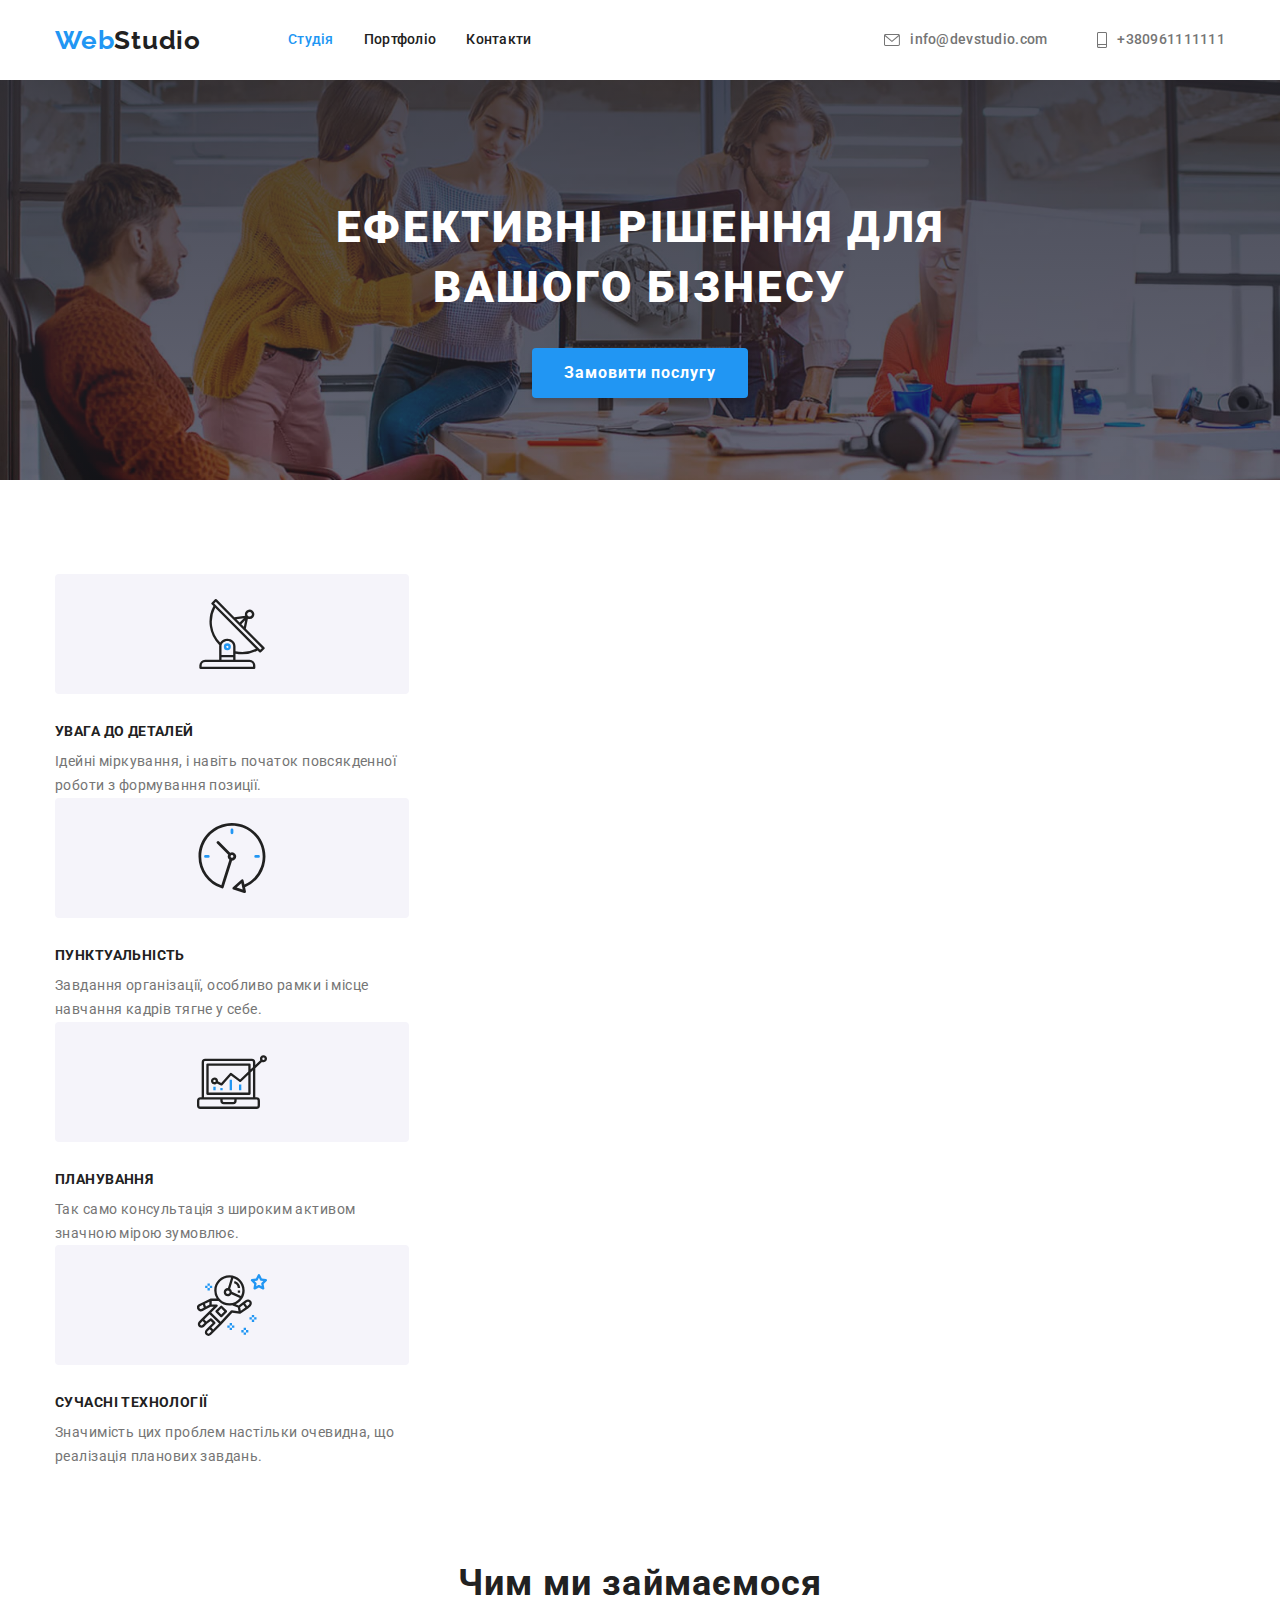
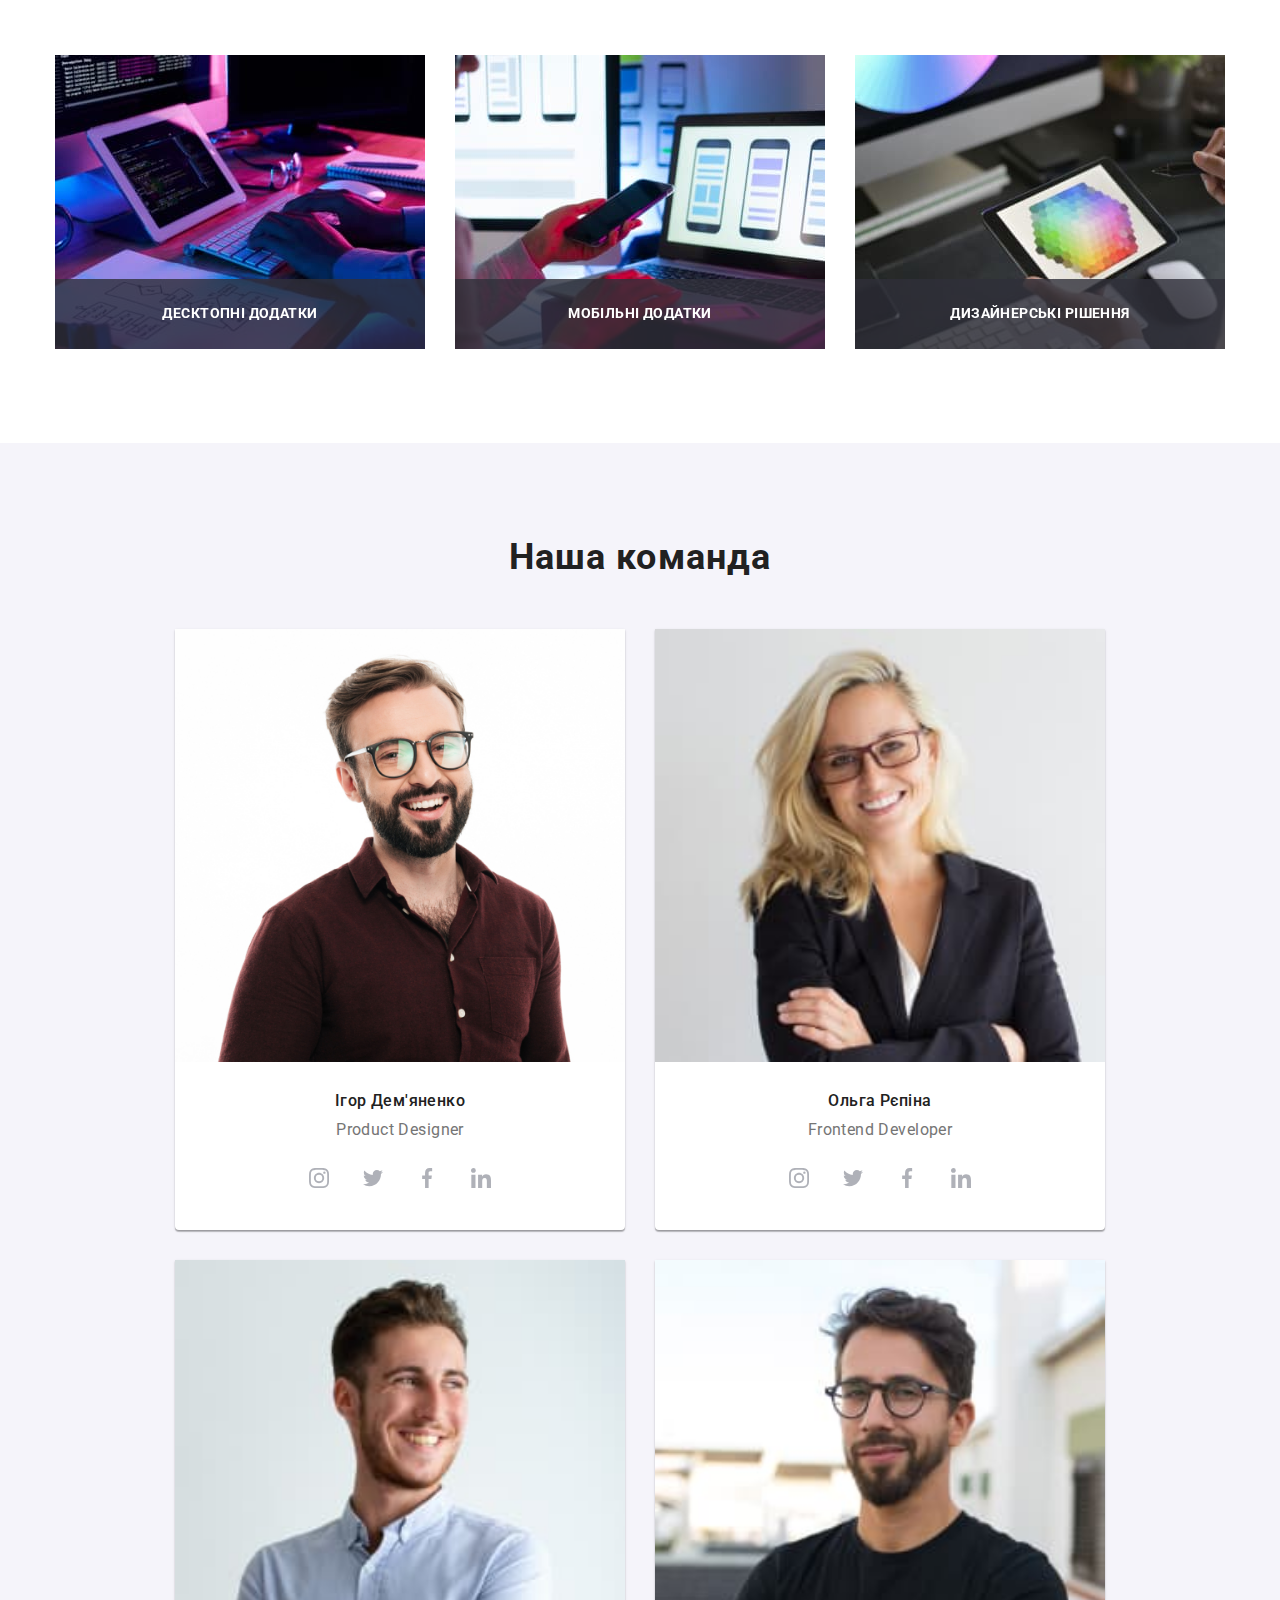
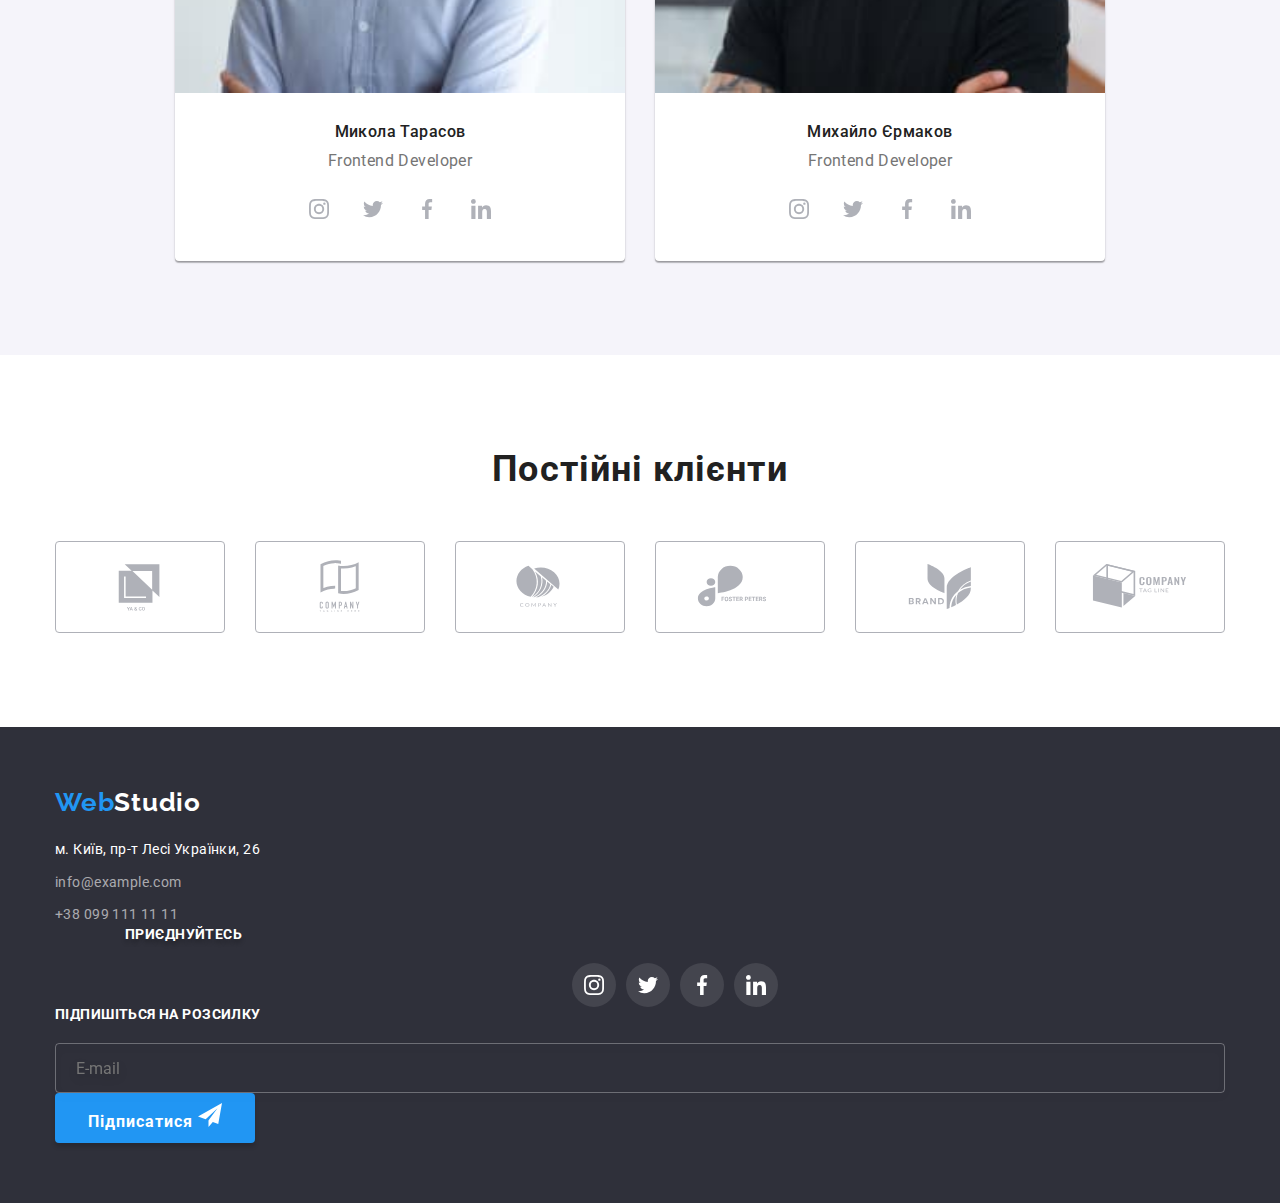
==== commit cedf7544: "123" ====
--- a/index.html
+++ b/index.html
@@ -545,6 +545,8 @@
 
 
   <!-- footer -->
+
+
   <footer class="footer">
     <div class="footer-container container">
       <div class="address">
@@ -571,7 +573,7 @@
 
       <div class="container-icon">
         <p class="text-footer">ПРИЄДНУЙТЕСЬ</p>
-        <ul class="socials-list-list list">
+        <ul class="socials-list list">
           <li class="socials-item">
             <a class="socials-link-item link" href="https://Instagram.com" target="_blank"
               rel="nofollow noopener noreferrer" aria-label="Instagram icon">
@@ -629,7 +631,6 @@
           </button>
         </div>
       </div>
-    </div>
   </footer>
 
   <!--MOBILE MENU  -->
--- a/css/main.min.css
+++ b/css/main.min.css
@@ -1 +1 @@
-body{font-family:Roboto,sans-serif;color:var(--main-text-color);font-size:14px;letter-spacing:.03em}.section{padding-top:94px;padding-bottom:94px}@media screen and (max-with: 1199px){.section{padding-top:60px;padding-bottom:60px}}.gallery__title,.clients__title{margin-bottom:30px;font-weight:700;font-size:28px;line-height:1.18;text-align:center;letter-spacing:.03em;color:#212121}@media screen and (min-width: 1200px){.gallery__title,.clients__title{margin-bottom:50px;font-size:36px;line-height:1.16}}a{text-decoration:none}.menu{list-style:none}.list{list-style:none;padding-left:0;margin:0}.link{text-decoration:none}.link:hover,.link:focus{color:var(--accent-color)}h1,h2,h3,h4,h5,h6,p{margin:0}ul{margin:0;padding-left:0}.section{padding-top:94px;padding-bottom:94px}img{display:block;max-width:100%;height:auto}.hero-btn{cursor:pointer;border:none;border-radius:4px}:root{--main-text-color: #212121;--secondary-text-color: #757575;--header-color: #ececec;--accent-color: #2196f3;--background-footer-color: #2f303a;--footer-text-color: rgba(255, 255, 255, 0.6);--logo-text-color: #000000;--main-font: Roboto, sans serif;--backround-color: #ffffff;--logo-color: #2f303a;--img-portfolio-text: #eeeeee;--socials-icon-color: #afb1b8;--animation-timing-function: cubic-bezier(0.4, 0, 0.2, 1);--form-border-color: rgba(33 33, 33, 0.2)}.section{padding-bottom:94px;padding-top:94px}@media screen and (max-width: 1200px){.section{padding-top:60px;padding-bottom:60px}}.visually-hidden{position:absolute;width:1px;height:1px;margin:-1px;border:0;padding:0;white-space:nowrap;-webkit-clip-path:inset(100%);clip-path:inset(100%);clip:rect(0 0 0 0);overflow:hidden;margin:-1px}.visually-hidden{position:absolute;width:1px;height:1px;margin:-1px;border:0;padding:0;white-space:nowrap;-webkit-clip-path:inset(100%);clip-path:inset(100%);clip:rect(0 0 0 0);overflow:hidden;margin:-1px}.benefits__list{display:-webkit-box;display:-ms-flexbox;display:flex;-ms-flex-wrap:wrap;flex-wrap:wrap}@media screen and (max-width: 767px){.benefits__item:not(:last-child){margin-bottom:30px;display:block}}@media screen and (min-width: 1200px){.benefits__item{width:270px}}.benefits__icon{-webkit-box-pack:center;-ms-flex-pack:center;justify-content:center;-webkit-box-align:center;-ms-flex-align:center;align-items:center;gap:30px;display:-webkit-box;display:-ms-flexbox;display:flex;height:120px}.benefits__name{height:120px;margin-bottom:30px;background-color:#f5f4fa;border-radius:4px;display:-webkit-box;display:-ms-flexbox;display:flex;-webkit-box-align:center;-ms-flex-align:center;align-items:center;-webkit-box-pack:center;-ms-flex-pack:center;justify-content:center}.benefits__item:not(:last-child){margin-right:30px}.benefits__title{font-weight:700;font-size:14px;line-height:1.14;text-transform:uppercase;color:var(--main-text-color);margin-bottom:10px}@media screen and (max-width: 767px){.benefits__title{text-align:center}}.benefits-pre__title{font-size:14px;line-height:1.71;letter-spacing:.03em;color:var(--secondary-text-color)}@media screen and (min-width: 480px){.benefits-pre__title{width:100%}}@media screen and (max-width: 768px){.clients__title{font-weight:700;font-size:28px;line-height:1.17}}@media screen and (min-width: 480px){.clients__title{font-weight:700;font-size:28px;line-height:1.17;margin-bottom:30px}}.clients__title{font-weight:700;font-size:36px;line-height:1.16;text-align:center;margin-bottom:50px}.gallery__title,.about-our-team,.clients__title{margin-bottom:30px;font-weight:700;font-size:28px;line-height:1.18;text-align:center;letter-spacing:.03em;color:#212121}@media screen and (min-width: 1200px){.gallery__title,.about-our-team,.clients__title{margin-bottom:50px;font-size:36px;line-height:1.16}}.clients__list{display:-webkit-box;display:-ms-flexbox;display:flex;-ms-flex-wrap:wrap;flex-wrap:wrap;gap:30px}@media screen and (min-width: 1200px){.clients__list{-webkit-box-pack:justify;-ms-flex-pack:justify;justify-content:space-between}}@media screen and (max-width: 768px){.clients__item{-ms-flex-preferred-size:calc((100% - 30px)/2);flex-basis:calc((100% - 30px)/2)}}.clients__link{display:-webkit-box;display:-ms-flexbox;display:flex;-webkit-box-align:center;-ms-flex-align:center;align-items:center;-webkit-box-pack:center;-ms-flex-pack:center;justify-content:center;width:100%;height:92px;color:var(--socials-icon-color);border:1px solid currentColor;border-radius:4px;-webkit-transition:color 250ms var(--animation-timing-function);transition:color 250ms var(--animation-timing-function)}.clients__link:hover,.clients__link:focus{color:var(--accent-color)}@media screen and (min-width: 480px){.clients__link{width:210px}}@media screen and (min-width: 1200px){.clients__link{width:170px}}.clients__icon{fill:currentColor}.backdrop{position:fixed;top:0;left:0;width:100%;height:100%;opacity:1;-webkit-transition:opacity 250ms var(--animation-timing-function),visibility 250ms var(--animation-timing-function);transition:opacity 250ms var(--animation-timing-function),visibility 250ms var(--animation-timing-function);background-color:rgba(0,0,0,.2);overflow:scroll}.backdrop.is-hidden{visibility:hidden;opacity:0;pointer-events:none}.backdrop.is-hidden .modal{-webkit-transform:translate(-50%, -50%) scale(0.8);transform:translate(-50%, -50%) scale(0.8)}.modal{position:absolute;top:50%;left:50%;min-width:528px;min-height:581px;padding:40px 40px;visibility:visible;opacity:1;-webkit-transition:-webkit-transform 250ms var(--animation-timing-function) opacity 250ms var(--animation-timing-function) visibility 250ms var(--animation-timing-function);transition:-webkit-transform 250ms var(--animation-timing-function) opacity 250ms var(--animation-timing-function) visibility 250ms var(--animation-timing-function);transition:transform 250ms var(--animation-timing-function) opacity 250ms var(--animation-timing-function) visibility 250ms var(--animation-timing-function);transition:transform 250ms var(--animation-timing-function) opacity 250ms var(--animation-timing-function) visibility 250ms var(--animation-timing-function), -webkit-transform 250ms var(--animation-timing-function) opacity 250ms var(--animation-timing-function) visibility 250ms var(--animation-timing-function);-webkit-transform:translate(-50%, -50%) scale(1);transform:translate(-50%, -50%) scale(1);border-radius:4px;background-color:var(--backround-color);-webkit-box-shadow:0px 1px 3px rgba(0,0,0,.12),0px 1px 1px rgba(0,0,0,.14),0px 2px 1px rgba(0,0,0,.2);box-shadow:0px 1px 3px rgba(0,0,0,.12),0px 1px 1px rgba(0,0,0,.14),0px 2px 1px rgba(0,0,0,.2)}@media screen and (max-width: 1199.98px){.modal{width:100%;max-width:450px;min-height:609px}}@media screen and (min-width: 1200px){.modal{width:528px;min-height:581px}}.modal-text{margin-bottom:12px;font-weight:700;font-size:20px;line-height:1.15;text-align:center;color:var(--logo-text-color)}.form-field{position:relative;display:-webkit-box;display:-ms-flexbox;display:flex;-webkit-box-orient:vertical;-webkit-box-direction:normal;-ms-flex-direction:column;flex-direction:column;margin-bottom:10px;text-align:start;-webkit-transition:border-color 250ms var(--animation-timing-function);transition:border-color 250ms var(--animation-timing-function)}.icon-input{position:absolute;top:50%;left:15px;fill:var(--logo-text-color);-webkit-transition:fill 250ms var(--animation-timing-function);transition:fill 250ms var(--animation-timing-function)}.form-field:focus-within .form-input,.form-field:hover .form-input{border:1px solid var(--accent-color)}.form-field:focus-within .icon-input,.form-field:hover .icon-input{fill:var(--accent-color)}.form-label{margin-bottom:4px;color:var(--secondary-text-color);display:-webkit-box;display:-ms-flexbox;display:flex}.form-input{padding:11px 12px;padding-left:43px;border:1px solid rgba(33,33,33,.2);border-radius:4px;-webkit-transition:border 250ms var(--animation-timing-function);transition:border 250ms var(--animation-timing-function);outline:rgba(0,0,0,0)}.form-field:focus-within .form-area,.form-field:hover .form-area{border:1px solid var(--accent-color)}.form-textarea::-webkit-input-placeholder{color:rgba(117,117,117,.5)}.form-textarea::-moz-placeholder{color:rgba(117,117,117,.5)}.form-textarea:-ms-input-placeholder{color:rgba(117,117,117,.5)}.form-textarea::-ms-input-placeholder{color:rgba(117,117,117,.5)}.form-textarea::placeholder{color:rgba(117,117,117,.5)}.form-textarea{margin-bottom:20px}.form-area{width:448px;height:120px;padding:12px 16px;resize:none;-webkit-transition:border 250ms var(--animation-timing-function);transition:border 250ms var(--animation-timing-function);outline:rgba(0,0,0,0);border:1px solid rgba(33,33,33,.2);border-radius:4px}.agreement-form{margin-bottom:30px;padding-right:11px;padding-left:70px}.check-input{position:absolute;-webkit-appearance:none;-moz-appearance:none;appearance:none}.checkbox{position:absolute;bottom:124px;left:85px;width:16px;height:15px;border:2px solid var(--logo-text-color);border-radius:1px;background-color:var(--backround-color)}.check-input:checked+.checkbox{border-color:var(--accent-color);background-size:contain;background-origin:border-box;background-color:var(--accent-color);background-image:url("data:image/svg+xml;charset=UTF-8,%3csvg width='16' height='15' viewBox='0 0 16 15' fill='none' xmlns='http://www.w3.org/2000/svg'%3e%3crect width='16' height='15' rx='2' fill='%232196F3'/%3e%3cpath d='M3.95703 7.75166L3.88825 7.68604L3.81923 7.75141L2.93123 8.59258L2.85486 8.66492L2.93097 8.73753L6.42671 12.0724L6.49574 12.1382L6.56476 12.0724L14.069 4.91352L14.1449 4.84116L14.069 4.76881L13.1873 3.92764L13.1183 3.86183L13.0493 3.92761L6.49577 10.1735L3.95703 7.75166Z' fill='white' stroke='white' stroke-width='0.2'/%3e%3c/svg%3e")}.agreement-label{font-size:14px;line-height:1.7;letter-spacing:.03em;display:-webkit-box;display:-ms-flexbox;display:flex;-webkit-box-align:center;-ms-flex-align:center;align-items:center;-webkit-box-pack:center;-ms-flex-pack:center;justify-content:center}.agreement-text{text-decoration:underline;color:var(--accent-color)}.submit-button:hover,.submit-button:focus{background-color:#188ce8;-webkit-box-shadow:0px 4px 4px rgba(0,0,0,.15);box-shadow:0px 4px 4px rgba(0,0,0,.15)}.modal-button{position:absolute;top:8px;right:8px;border-radius:50%;background-color:var(--backround-color);border:1px solid rgba(0,0,0,.1);width:30px;height:30px;padding:0;cursor:pointer;display:-webkit-box;display:-ms-flexbox;display:flex;-webkit-box-align:center;-ms-flex-align:center;align-items:center;-webkit-box-pack:center;-ms-flex-pack:center;justify-content:center;-webkit-transition:fill 250ms var(--animation-timing-function);transition:fill 250ms var(--animation-timing-function)}.jumpin-button{-webkit-animation:junpin-button .9s both;animation:junpin-button .9s both}@-webkit-keyframes junpin-button{0%{-webkit-transform:translateY(-45px);transform:translateY(-45px);-webkit-animation-timing-function:ease-in;animation-timing-function:ease-in;opacity:1}24%{opacity:1}40%{-webkit-transform:translateY(-24px);transform:translateY(-24px);-webkit-animation-timing-function:ease-in;animation-timing-function:ease-in}65%{-webkit-transform:translateY(-12px);transform:translateY(-12px);-webkit-animation-timing-function:ease-in;animation-timing-function:ease-in}82%{-webkit-transform:translateY(-6px);transform:translateY(-6px);-webkit-animation-timing-function:ease-in;animation-timing-function:ease-in}93%{-webkit-transform:translateY(-4px);transform:translateY(-4px);-webkit-animation-timing-function:ease-in;animation-timing-function:ease-in}25%,55%,75%,87%{-webkit-transform:translateY(0px);transform:translateY(0px);-webkit-animation-timing-function:ease-out;animation-timing-function:ease-out}100%{-webkit-transform:translateY(0px);transform:translateY(0px);-webkit-animation-timing-function:ease-out;animation-timing-function:ease-out;opacity:1}}@keyframes junpin-button{0%{-webkit-transform:translateY(-45px);transform:translateY(-45px);-webkit-animation-timing-function:ease-in;animation-timing-function:ease-in;opacity:1}24%{opacity:1}40%{-webkit-transform:translateY(-24px);transform:translateY(-24px);-webkit-animation-timing-function:ease-in;animation-timing-function:ease-in}65%{-webkit-transform:translateY(-12px);transform:translateY(-12px);-webkit-animation-timing-function:ease-in;animation-timing-function:ease-in}82%{-webkit-transform:translateY(-6px);transform:translateY(-6px);-webkit-animation-timing-function:ease-in;animation-timing-function:ease-in}93%{-webkit-transform:translateY(-4px);transform:translateY(-4px);-webkit-animation-timing-function:ease-in;animation-timing-function:ease-in}25%,55%,75%,87%{-webkit-transform:translateY(0px);transform:translateY(0px);-webkit-animation-timing-function:ease-out;animation-timing-function:ease-out}100%{-webkit-transform:translateY(0px);transform:translateY(0px);-webkit-animation-timing-function:ease-out;animation-timing-function:ease-out;opacity:1}}.form-button{font-weight:700;font-size:16px;line-height:1.87;display:block;-webkit-box-align:center;-ms-flex-align:center;align-items:center;text-align:center;letter-spacing:.06em;color:#fff;padding:10px 52px;margin-top:30px;margin:0 auto;cursor:pointer;background:#188ce8;-webkit-box-shadow:0px 4px 4px rgba(0,0,0,.15);box-shadow:0px 4px 4px rgba(0,0,0,.15);border-radius:4px;border:none}.close-icon{fill:var(--logo-text-color);-webkit-transition:fill 250ms var(--animation-timing-function);transition:fill 250ms var(--animation-timing-function)}.close-icon:hover,.close-icon:focus{fill:var(--accent-color)}.team{padding-top:0}@media screen and (max-width: 1200px){.team{display:none}}.gallery__item:not(:last-child){margin-right:30px}.gallery__list{display:-webkit-box;display:-ms-flexbox;display:flex}.gallery__title{font-weight:700;font-size:36px;line-height:1.16;text-align:center;color:var(--main-text-color);margin-bottom:50px}.overlay__box{display:-webkit-box;display:-ms-flexbox;display:flex;position:relative;-webkit-box-align:end;-ms-flex-align:end;align-items:flex-end;opacity:1}.overlay__text{display:-webkit-box;display:-ms-flexbox;display:flex;position:absolute;-webkit-box-align:center;-ms-flex-align:center;align-items:center;-webkit-box-pack:center;-ms-flex-pack:center;justify-content:center;bottom:0;width:370px;height:70px;color:var(--backround-color);font-weight:700;line-height:1.14;text-transform:uppercase;background:rgba(47,48,58,.8)}.header-container{display:-webkit-box;display:-ms-flexbox;display:flex;-webkit-box-align:center;-ms-flex-align:center;align-items:center;-webkit-box-pack:justify;-ms-flex-pack:justify;justify-content:space-between;position:relative}.header-nav-list{display:-webkit-box;display:-ms-flexbox;display:flex;margin-left:87px;gap:30px}.header-list{display:-webkit-box;display:-ms-flexbox;display:flex;margin-left:auto;-webkit-box-align:center;-ms-flex-align:center;align-items:center;gap:50px}@media screen and (max-width: 768px){.header-list{display:none}}@media screen and (min-width: 768px)and (max-width: 1200px){.header-list{display:block}}.header-logo{font-family:"Raleway";font-weight:700;font-size:26px;line-height:1.19;letter-spacing:.03em;padding-top:16px;padding-bottom:16px;display:block}.header-logo:hover,.header-logo:focus{color:#188ce8}.first-part{color:#2196f3}.last-part{color:#000}.header-nav-link{font-family:Roboto,sans-serif;font-weight:500;line-height:1.14;letter-spacing:.02em;color:var(--main-text-color);padding-top:32px;padding-bottom:32px;display:block;-webkit-transition:color 250ms var(--animation-timing-function);transition:color 250ms var(--animation-timing-function)}.header-link-mail{font-style:normal;font-weight:500;line-height:1.14;letter-spacing:.02em;display:-webkit-box;display:-ms-flexbox;display:flex;-webkit-box-align:center;-ms-flex-align:center;align-items:center;color:var(--secondary-text-color);-webkit-transition:color 250ms var(--animation-timing-function);transition:color 250ms var(--animation-timing-function)}.header-tel{font-weight:500;line-height:1.14;letter-spacing:.02em;color:var(--secondary-text-color);display:-webkit-box;display:-ms-flexbox;display:flex;-webkit-box-align:center;-ms-flex-align:center;align-items:center;-webkit-transition:color 250ms var(--animation-timing-function);transition:color 250ms var(--animation-timing-function)}.icon-mail{fill:currentColor;margin-right:10px}.icon-phone{fill:currentColor;margin-right:10px}.header-link-mail:hover .icon-mail,.header-link-mail:focus .icon-mail{color:var(--accent-color--)}.header-item{display:block;text-decoration:none}.current a{color:var(--accent-color)}.current a .header-item.current::after{position:absolute;bottom:0;left:0;content:"";margin-bottom:-1px}@media screen and (max-width: 768px){.header-nav{display:none}}.section-team{background-color:#f5f4fa;display:-webkit-box;display:-ms-flexbox;display:flex;-ms-flex-wrap:wrap;flex-wrap:wrap}@media screen and (min-width: 768px){.section-team{display:block;-webkit-box-align:center;-ms-flex-align:center;align-items:center;-webkit-box-pack:center;-ms-flex-pack:center;justify-content:center;-ms-flex-wrap:wrap;flex-wrap:wrap;gap:30px}}@media screen and (min-width: 1200px){.section-team{-webkit-box-align:center;-ms-flex-align:center;align-items:center;-ms-flex-wrap:nowrap;flex-wrap:nowrap}}.about-list{display:-webkit-box;display:-ms-flexbox;display:flex;-ms-flex-wrap:wrap;flex-wrap:wrap;gap:30px;-webkit-box-align:center;-ms-flex-align:center;align-items:center;-webkit-box-pack:center;-ms-flex-pack:center;justify-content:center}@media screen and (min-width: 1200px){.about-list{-ms-flex-wrap:nowrap;flex-wrap:nowrap;-webkit-box-align:center;-ms-flex-align:center;align-items:center}}@media screen and (max-width: 768px){.about-item:not(:last-child){gap:30px}}.img-text{padding-top:30px;padding-bottom:30px}.about-item{-webkit-box-shadow:0px 1px 3px rgba(0,0,0,.12),0px 1px 1px rgba(0,0,0,.14),0px 2px 1px rgba(0,0,0,.2);box-shadow:0px 1px 3px rgba(0,0,0,.12),0px 1px 1px rgba(0,0,0,.14),0px 2px 1px rgba(0,0,0,.2);border-radius:0px 0px 4px 4px;background-color:var(--backround-color)}.workers-img{-webkit-transition:-webkit-transform 1000ms ease;transition:-webkit-transform 1000ms ease;transition:transform 1000ms ease;transition:transform 1000ms ease, -webkit-transform 1000ms ease}.about-item{overflow:hidden}.about-item:hover .workers-img{-webkit-transform:scale(1.2);transform:scale(1.2)}.about-our-team{font-weight:700;font-size:36px;line-height:1.16;margin-bottom:50px;text-align:center;-webkit-box-pack:center;-ms-flex-pack:center;justify-content:center}.about-title{font-weight:500;font-size:16px;line-height:1.18;color:var(--main-text-color);margin-bottom:10px;text-align:center}.about-pre-title{font-size:16px;line-height:1.18;color:var(--secondary-text-color);text-align:center;margin-bottom:16px}.socials-link{display:-webkit-box;display:-ms-flexbox;display:flex;-webkit-box-align:center;-ms-flex-align:center;align-items:center;-webkit-box-pack:center;-ms-flex-pack:center;justify-content:center;width:44px;height:44px;color:var(--socials-icon-color);border-radius:50%;-webkit-transition:color 250ms var(--animation-timing-function),background-color 250ms var(--animation-timing-function);transition:color 250ms var(--animation-timing-function),background-color 250ms var(--animation-timing-function)}.socials-link:hover,.socials-link:focus{background-color:var(--accent-color);color:#fff}.socials-icon{fill:currentColor}.socials-list{display:-webkit-box;display:-ms-flexbox;display:flex;-webkit-box-pack:center;-ms-flex-pack:center;justify-content:center;gap:10px}.container{padding:0 15px;margin:0 auto}@media screen and (min-width: 480px){.container{width:480px}}@media screen and (min-width: 768px){.container{width:768px}}@media screen and (min-width: 1200px){.container{width:1200px}}.menu{display:-webkit-box;display:-ms-flexbox;display:flex}@media(max-width: 767px){.menu{display:none}}.menu-toggle{min-height:40px;min-width:40px;display:-webkit-box;display:-ms-flexbox;display:flex;-webkit-box-align:center;-ms-flex-align:center;align-items:center;-webkit-box-pack:center;-ms-flex-pack:center;justify-content:center;margin:0;padding:0;background-color:rgba(0,0,0,0);cursor:pointer;border:none;border-radius:50%;outline:none}@media screen and (min-width: 768px){.menu-toggle{display:none}}.menu-container{position:fixed;top:0;left:0;display:-webkit-box;display:-ms-flexbox;display:flex;-webkit-box-orient:vertical;-webkit-box-direction:normal;-ms-flex-direction:column;flex-direction:column;width:100%;height:100%;padding:48px 40px;background-color:var(--backround-color);z-index:999;-webkit-transform:translateX(100%);transform:translateX(100%);-webkit-transition:-webkit-transform 250ms ease-in-out;transition:-webkit-transform 250ms ease-in-out;transition:transform 250ms ease-in-out;transition:transform 250ms ease-in-out, -webkit-transform 250ms ease-in-out}.menu-container.is-open{-webkit-transform:translateX(0);transform:translateX(0)}.menu-container .menu-toggle{position:absolute;top:10px;right:15px;fill:#212121;-webkit-transition:fill 250ms cubic-bezier(0.4, 0, 0.2, 1);transition:fill 250ms cubic-bezier(0.4, 0, 0.2, 1)}.menu-container .menu-toggle:hover,.menu-container .menu-toggle:focus{fill:#2196f3}.mobile-menu{display:block;margin-bottom:auto}.mobile-menu .mobile-menu__item:not(:last-child){margin-bottom:30px}.mobile-menu .mobile-menu__link{font-weight:500;font-size:40px;line-height:1.17;text-align:center;letter-spacing:.02em;color:#212121}.mobile-menu .mobile-menu__link--current{color:#2196f3}.mobile-contacts{margin-bottom:64px;display:block;font-weight:500;line-height:1.17;letter-spacing:.02em}.mobile-contacts .mobile-contacts__link-email{font-weight:500;font-size:24px;line-height:1.16;letter-spacing:.02em;color:#757575}.mobile-contacts .mobile-contacts__link-phone{font-size:34px;line-height:1.17;letter-spacing:.02em;color:#2196f3}.mobile-contacts .mobile-contacts__item:not(:last-child){margin-bottom:30px}.mobile-socials{display:-webkit-box;display:-ms-flexbox;display:flex;-ms-flex-wrap:wrap;flex-wrap:wrap;row-gap:15px}.mobile-socials__item:not(:last-child)::after{content:"";margin-left:10px;margin-right:10px;border:1px solid rgba(33,33,33,.2);-webkit-transform:rotate(90deg);transform:rotate(90deg)}.mobile-socials__link{font-weight:500;font-size:18px;line-height:1.22;letter-spacing:.02em;color:#2196f3}.footer{background-color:var(--background-footer-color);text-align:center}.footer-container{text-align:center;-webkit-box-pack:center;-ms-flex-pack:center;justify-content:center}@media screen and (min-width: 1200px){.footer-container{display:-webkit-box;display:-ms-flexbox;display:flex;-webkit-box-align:baseline;-ms-flex-align:baseline;align-items:baseline;padding-bottom:0}}@media screen and (max-width: 1199px){.address{margin-bottom:60px}}@media screen and (min-width: 1200px){.address{width:231px}.socials-list-list{display:-webkit-box;display:-ms-flexbox;display:flex;-ms-flex-wrap:wrap;flex-wrap:wrap;-webkit-box-pack:center;-ms-flex-pack:center;justify-content:center;-webkit-box-align:center;-ms-flex-align:center;align-items:center;gap:10px}.container-icon{margin-left:70px}.footer-address{margin-top:20px}.footer-item:not(:last-child){margin-bottom:9px}.footer-link-map{font-size:14px;line-height:1.71;color:#fff;-webkit-transition:color 250ms var(--animation-timing-function);transition:color 250ms var(--animation-timing-function)}.footer-link .footer-tel{font-size:14px;line-height:1.71;color:var(--footer-text-color);-webkit-transition:color 250ms var(--animation-timing-function);transition:color 250ms var(--animation-timing-function)}.text-footer{font-weight:700;line-height:1.14;text-transform:uppercase;margin-bottom:20px;color:var(--backround-color);text-shadow:0px 4px 4px rgba(0,0,0,.25)}}@media screen and (max-width: 1199px){.container-icon{margin-bottom:60px}}@media screen and (min-width: 1200px){.container-icon{display:-webkit-box;display:-ms-flexbox;display:flex;-webkit-box-pack:center;-ms-flex-pack:center;justify-content:center;margin-left:70px;-webkit-box-orient:vertical;-webkit-box-direction:normal;-ms-flex-direction:column;flex-direction:column}}.socials-link-item{display:-webkit-box;display:-ms-flexbox;display:flex;-webkit-box-align:center;-ms-flex-align:center;align-items:center;-webkit-box-pack:center;-ms-flex-pack:center;justify-content:center;width:44px;height:44px;border-radius:50%;background:rgba(255,255,255,.1);color:#fff;-webkit-transition:background-color 250ms var(--animation-timing-function);transition:background-color 250ms var(--animation-timing-function)}.socials-link-item:hover,.socials-link-item:focus{background-color:#2196f3;color:#fff}.socials-icon-footer{fill:currentColor}.sign-up{margin-left:auto}.sign-up-with-btn{display:-webkit-box;display:-ms-flexbox;display:flex;gap:12px}.sign-up-title{font-weight:700;font-size:14px;line-height:1.14;text-transform:uppercase;color:var(--backround-color);margin-bottom:20px}.sign-up-button{display:-webkit-box;display:-ms-flexbox;display:flex;gap:12px;-webkit-box-align:center;-ms-flex-align:center;align-items:center;-webkit-box-pack:center;-ms-flex-pack:center;justify-content:center}.sign-up-input{width:358px;height:50px;background-color:rgba(0,0,0,0);border:1px solid rgba(255,255,255,.3);border-radius:4px;-webkit-filter:drop-shadow(0px 4px 4px rgba(0, 0, 0, 0.15));filter:drop-shadow(0px 4px 4px rgba(0, 0, 0, 0.15));color:var(--secondary-text-color);padding-left:20px}.input-container{display:-webkit-box;display:-ms-flexbox;display:flex;position:relative}@media screen and (min-width: 480px){.input-container{display:block}}.form-with-label{display:block;width:358px;font-size:16px;line-height:1.25;color:rgba(255,255,255,.6)}.sign-up-button{display:-webkit-box;display:-ms-flexbox;display:flex;-webkit-box-align:center;-ms-flex-align:center;align-items:center;text-align:center;background-color:var(--accent-color);font-weight:700;font-size:16px;line-height:1.87;color:var(--backround-color);border:none;padding:10px 28px;width:200px;height:50px;letter-spacing:.06em;-webkit-box-shadow:0px 4px 4px rgba(0,0,0,.15);box-shadow:0px 4px 4px rgba(0,0,0,.15);border-radius:4px;cursor:pointer}@media screen and (min-width: 480px)and (max-width: 1199px){.sign-up-button{padding-top:10px;padding-bottom:10px;padding-left:31px;padding-right:28px;margin-left:0}}.footer-logo{font-family:"Raleway";font-style:normal;font-weight:700;font-size:26px;line-height:1.19;letter-spacing:.03em}.first-part{color:#2196f3}.second-part{color:#fff}.footer-link-map{font-family:Roboto;font-style:normal;font-weight:400;font-size:14px;line-height:1.71;letter-spacing:.03em;color:#fff;-webkit-transition:color 250ms var(--animation-timing-function);transition:color 250ms var(--animation-timing-function)}.footer-link,.footer-tel{font-family:Roboto;font-style:normal;font-weight:400;font-size:14px;line-height:1.71;letter-spacing:.03em;color:var(--footer-text-color);-webkit-transition:color 250ms var(--animation-timing-function);transition:color 250ms var(--animation-timing-function)}.hero-section{margin-left:auto;margin-right:auto;background-repeat:no-repeat;background-size:cover;background-position:center;background-image:-webkit-gradient(linear, left top, left bottom, from(rgba(47, 48, 58, 0.7)), to(rgba(47, 48, 58, 0.4))),url("../images/images.index/hero/header-tel1.jpg");background-image:linear-gradient(180deg, rgba(47, 48, 58, 0.7), rgba(47, 48, 58, 0.4)),url("../images/images.index/hero/header-tel1.jpg")}@media(min-device-pixel-ratio: 2),(-webkit-min-device-pixel-ratio: 2),(min-resolution: 192dpi),(min-resolution: 2dppx){.hero-section{background-image:-webkit-gradient(linear, left top, left bottom, from(rgba(47, 48, 58, 0.7)), to(rgba(47, 48, 58, 0.4))),url("../images/images.index/hero/header-tel2x.jpg");background-image:linear-gradient(180deg, rgba(47, 48, 58, 0.7), rgba(47, 48, 58, 0.4)),url("../images/images.index/hero/header-tel2x.jpg")}}@media screen and (min-width: 481px){.hero-section{background-image:-webkit-gradient(linear, left top, left bottom, from(rgba(47, 48, 58, 0.7)), to(rgba(47, 48, 58, 0.4))),url("../images/images.index/hero/header-plan1.jpg");background-image:linear-gradient(180deg, rgba(47, 48, 58, 0.7), rgba(47, 48, 58, 0.4)),url("../images/images.index/hero/header-plan1.jpg")}}@media screen and (min-width: 481px)and (min-device-pixel-ratio: 2),screen and (min-width: 481px)and (-webkit-min-device-pixel-ratio: 2),screen and (min-width: 481px)and (min-resolution: 192dpi),screen and (min-width: 481px)and (min-resolution: 2dppx){.hero-section{background-image:-webkit-gradient(linear, left top, left bottom, from(rgba(47, 48, 58, 0.7)), to(rgba(47, 48, 58, 0.4))),url("../images/images.index/hero/header-plan2x.jpg");background-image:linear-gradient(180deg, rgba(47, 48, 58, 0.7), rgba(47, 48, 58, 0.4)),url("../images/images.index/hero/header-plan2x.jpg")}}@media screen and (min-width: 769px){.hero-section{background-image:-webkit-gradient(linear, left top, left bottom, from(rgba(47, 48, 58, 0.7)), to(rgba(47, 48, 58, 0.4))),url("../images/images.index/hero/headerdesktop1.jpg");background-image:linear-gradient(180deg, rgba(47, 48, 58, 0.7), rgba(47, 48, 58, 0.4)),url("../images/images.index/hero/headerdesktop1.jpg")}}@media screen and (min-width: 769px)and (min-device-pixel-ratio: 2),screen and (min-width: 769px)and (-webkit-min-device-pixel-ratio: 2),screen and (min-width: 769px)and (min-resolution: 192dpi),screen and (min-width: 769px)and (min-resolution: 2dppx){.hero-section{background-image:-webkit-gradient(linear, left top, left bottom, from(rgba(47, 48, 58, 0.7)), to(rgba(47, 48, 58, 0.4))),url("../images/images.index/hero/headerdesktop2x.jpg");background-image:linear-gradient(180deg, rgba(47, 48, 58, 0.7), rgba(47, 48, 58, 0.4)),url("../images/images.index/hero/headerdesktop2x.jpg")}}.hero-section{background-color:#2f303a;padding:118px 0;text-align:center;height:400px}.hero-first-title{font-weight:900;font-size:44px;line-height:1.36;text-align:center;color:var(--backround-color);letter-spacing:.06em;text-transform:uppercase;margin:0 auto;margin-bottom:30px;max-width:696px}@media screen and (max-width: 1199px){.hero-first-title{max-width:360px;font-size:26px;line-height:1.62}}.hero-btn{font-family:inherit;font-weight:700;font-size:16px;line-height:1.88;background:var(--accent-color);-webkit-box-shadow:0px 4px 4px rgba(0,0,0,.15);box-shadow:0px 4px 4px rgba(0,0,0,.15);letter-spacing:.06em;color:#fff;padding:10px 32px 10px 32px;display:block;margin:0 auto;-webkit-transition:background-color 250ms var(--animation-timing-function);transition:background-color 250ms var(--animation-timing-function)}.hero-btn:hover,.hero-btn:focus{background-color:#188ce8;-webkit-box-shadow:0px 4px 4px rgba(0,0,0,.15);box-shadow:0px 4px 4px rgba(0,0,0,.15);border-radius:4px}.current a{color:#2196f3}.header-logo{font-family:"Raleway";font-weight:700;font-size:26px;line-height:1.19;letter-spacing:.03em}.first-part{color:#2196f3}.last-part{color:#212121}.header-tel{font-weight:500;font-size:14px;line-height:1.71;letter-spacing:.02em;color:var(--secondary-text-color)}.thumb-cards{position:relative;overflow:hidden}.product-overlay{position:absolute;background:rgba(33,150,243,.9);top:0;left:0;width:100%;height:100%;padding:63px 24px;z-index:10;-webkit-transform:translateY(101%);transform:translateY(101%);-webkit-transition:-webkit-transform 250ms var(--animation-timing-function);transition:-webkit-transform 250ms var(--animation-timing-function);transition:transform 250ms var(--animation-timing-function);transition:transform 250ms var(--animation-timing-function), -webkit-transform 250ms var(--animation-timing-function)}.progect-nav:hover .product-overlay,.progect-nav:focus .product-overlay{-webkit-transform:translateY(0%);transform:translateY(0%)}.progect-nav{display:block;text-decoration:none;-webkit-transition:-webkit-box-shadow 250ms var(--animation-timing-function);transition:-webkit-box-shadow 250ms var(--animation-timing-function);transition:box-shadow 250ms var(--animation-timing-function);transition:box-shadow 250ms var(--animation-timing-function), -webkit-box-shadow 250ms var(--animation-timing-function)}.product-actions{position:absolute;padding:63px 24px;font-weight:400;font-size:18px;line-height:1.55;letter-spacing:.03em;color:var(--backround-color)}.filtres-list{display:-webkit-box;display:-ms-flexbox;display:flex;margin-bottom:50px;-webkit-box-pack:center;-ms-flex-pack:center;justify-content:center;gap:8px}.progect-nav:hover,.progect-nav:focus{-webkit-box-shadow:0px 1px 1px rgba(0,0,0,.12),0px 4px 4px rgba(0,0,0,.06),1px 4px 6px rgba(0,0,0,.16);box-shadow:0px 1px 1px rgba(0,0,0,.12),0px 4px 4px rgba(0,0,0,.06),1px 4px 6px rgba(0,0,0,.16)}.btn-main{font-family:inherit;font-weight:500;font-size:16px;line-height:1.62;letter-spacing:.03em;color:var(--main-text-color);background:#f5f4fa;cursor:pointer;border-radius:4px;border:none;padding:6px 22px;-webkit-transition-property:color,background-color,-webkit-box-shadow;transition-property:color,background-color,-webkit-box-shadow;transition-property:color,background-color,box-shadow;transition-property:color,background-color,box-shadow,-webkit-box-shadow;-webkit-transition-duration:250ms;transition-duration:250ms;-webkit-transition-timing-function:var(--animation-timing-function);transition-timing-function:var(--animation-timing-function)}.btn-main:hover,.btn-main:focus{background:#188ce8;color:#fff;-webkit-box-shadow:0px 3px 1px rgba(0,0,0,.1),0px 1px 2px rgba(0,0,0,.08),0px 2px 2px rgba(0,0,0,.12);box-shadow:0px 3px 1px rgba(0,0,0,.1),0px 1px 2px rgba(0,0,0,.08),0px 2px 2px rgba(0,0,0,.12)}.examples-list{display:-webkit-box;display:-ms-flexbox;display:flex;-ms-flex-wrap:wrap;flex-wrap:wrap;gap:30px}.img-portfolio-text{padding:20px 24px;border-bottom:1px solid #eee;border-left:1px solid #eee;border-right:1px solid #eee}.hero-title{font-weight:700;font-size:18px;line-height:2;letter-spacing:.06em;color:var(--logo-text-color);margin-bottom:4px}.hero-pre-title{font-size:16px;line-height:1.8;letter-spacing:.03em;color:var(--secondary-text-color)}footer{background-color:var(--background-footer-color)}.footer-logo{font-family:"Raleway";font-style:normal;font-weight:700;font-size:26px;line-height:1.19;letter-spacing:.03em}.first-part{color:#2196f3}.second-part{color:#fff}.footer-link-map{font-family:Roboto;font-style:normal;font-weight:400;font-size:14px;line-height:1.71;letter-spacing:.03em;color:#fff;-webkit-transition:color 250ms var(--animation-timing-function);transition:color 250ms var(--animation-timing-function)}.footer-link,.footer-tel{font-family:Roboto;font-style:normal;font-weight:400;font-size:14px;line-height:1.71;letter-spacing:.03em;color:var(--footer-text-color);-webkit-transition:color 250ms var(--animation-timing-function);transition:color 250ms var(--animation-timing-function)}/*# sourceMappingURL=main.min.css.map */+body{font-family:Roboto,sans-serif;color:var(--main-text-color);font-size:14px;letter-spacing:.03em}.section{padding-top:94px;padding-bottom:94px}@media screen and (max-with: 1199px){.section{padding-top:60px;padding-bottom:60px}}a{text-decoration:none}.menu{list-style:none}.list{list-style:none;padding-left:0;margin:0}.link{text-decoration:none}.link:hover,.link:focus{color:var(--accent-color)}h1,h2,h3,h4,h5,h6,p{margin:0}ul{margin:0;padding-left:0}.section{padding-top:94px;padding-bottom:94px}img{display:block;max-width:100%;height:auto}.hero-btn{cursor:pointer;border:none;border-radius:4px}:root{--main-text-color: #212121;--secondary-text-color: #757575;--header-color: #ececec;--accent-color: #2196f3;--background-footer-color: #2f303a;--footer-text-color: rgba(255, 255, 255, 0.6);--logo-text-color: #000000;--main-font: Roboto, sans serif;--backround-color: #ffffff;--logo-color: #2f303a;--img-portfolio-text: #eeeeee;--socials-icon-color: #afb1b8;--animation-timing-function: cubic-bezier(0.4, 0, 0.2, 1);--form-border-color: rgba(33 33, 33, 0.2)}.section{padding-bottom:94px;padding-top:94px}@media screen and (max-width: 1200px){.section{padding-top:60px;padding-bottom:60px}}.visually-hidden{position:absolute;width:1px;height:1px;margin:-1px;border:0;padding:0;white-space:nowrap;-webkit-clip-path:inset(100%);clip-path:inset(100%);clip:rect(0 0 0 0);overflow:hidden;margin:-1px}.visually-hidden{position:absolute;width:1px;height:1px;margin:-1px;border:0;padding:0;white-space:nowrap;-webkit-clip-path:inset(100%);clip-path:inset(100%);clip:rect(0 0 0 0);overflow:hidden;margin:-1px}@media screen and (max-width: 1199px){.benefits__list{display:-webkit-box;display:-ms-flexbox;display:flex;-ms-flex-wrap:wrap;flex-wrap:wrap;gap:30px}}@media screen and (min-width: 1200px){.benefits__item{width:354px}}.benefits__icon{-webkit-box-pack:center;-ms-flex-pack:center;justify-content:center;-webkit-box-align:center;-ms-flex-align:center;align-items:center;gap:30px;display:-webkit-box;display:-ms-flexbox;display:flex;height:120px}.benefits__name{height:120px;margin-bottom:30px;background-color:#f5f4fa;border-radius:4px;display:-webkit-box;display:-ms-flexbox;display:flex;-webkit-box-align:center;-ms-flex-align:center;align-items:center;-webkit-box-pack:center;-ms-flex-pack:center;justify-content:center}.benefits__title{font-weight:700;font-size:14px;line-height:1.14;text-transform:uppercase;color:var(--main-text-color);margin-bottom:10px}@media screen and (max-width: 767px){.benefits__title{text-align:center}}.benefits-pre__title{font-size:14px;line-height:1.71;letter-spacing:.03em;color:var(--secondary-text-color)}@media screen and (min-width: 480px){.benefits-pre__title{width:100%}}@media screen and (max-width: 768px){.clients__title{font-weight:700;font-size:28px;line-height:1.17}}@media screen and (min-width: 480px){.clients__title{font-weight:700;font-size:28px;line-height:1.17;margin-bottom:30px}}.clients__title{font-weight:700;font-size:36px;line-height:1.16;text-align:center;margin-bottom:50px}.gallery__title,.about-our-team,.clients__title{margin-bottom:30px;font-weight:700;font-size:28px;line-height:1.18;text-align:center;letter-spacing:.03em;color:#212121}@media screen and (min-width: 1200px){.gallery__title,.about-our-team,.clients__title{margin-bottom:50px;font-size:36px;line-height:1.16}}.clients__list{display:-webkit-box;display:-ms-flexbox;display:flex;-ms-flex-wrap:wrap;flex-wrap:wrap;gap:30px}@media screen and (min-width: 1200px){.clients__list{-webkit-box-pack:justify;-ms-flex-pack:justify;justify-content:space-between}}@media screen and (max-width: 768px){.clients__item{-ms-flex-preferred-size:calc((100% - 30px)/2);flex-basis:calc((100% - 30px)/2)}}.clients__link{display:-webkit-box;display:-ms-flexbox;display:flex;-webkit-box-align:center;-ms-flex-align:center;align-items:center;-webkit-box-pack:center;-ms-flex-pack:center;justify-content:center;width:100%;height:92px;color:var(--socials-icon-color);border:1px solid currentColor;border-radius:4px;-webkit-transition:color 250ms var(--animation-timing-function);transition:color 250ms var(--animation-timing-function)}.clients__link:hover,.clients__link:focus{color:var(--accent-color)}@media screen and (min-width: 480px){.clients__link{width:210px}}@media screen and (min-width: 1200px){.clients__link{width:170px}}.clients__icon{fill:currentColor}.backdrop{position:fixed;top:0;left:0;width:100%;height:100%;opacity:1;-webkit-transition:opacity 250ms var(--animation-timing-function),visibility 250ms var(--animation-timing-function);transition:opacity 250ms var(--animation-timing-function),visibility 250ms var(--animation-timing-function);background-color:rgba(0,0,0,.2);overflow:scroll}.backdrop.is-hidden{visibility:hidden;opacity:0;pointer-events:none}.backdrop.is-hidden .modal{-webkit-transform:translate(-50%, -50%) scale(0.8);transform:translate(-50%, -50%) scale(0.8)}.modal{position:absolute;top:50%;left:50%;width:528px;height:581px;padding:40px 40px;visibility:visible;opacity:1;-webkit-transition:-webkit-transform 250ms var(--animation-timing-function) opacity 250ms var(--animation-timing-function) visibility 250ms var(--animation-timing-function);transition:-webkit-transform 250ms var(--animation-timing-function) opacity 250ms var(--animation-timing-function) visibility 250ms var(--animation-timing-function);transition:transform 250ms var(--animation-timing-function) opacity 250ms var(--animation-timing-function) visibility 250ms var(--animation-timing-function);transition:transform 250ms var(--animation-timing-function) opacity 250ms var(--animation-timing-function) visibility 250ms var(--animation-timing-function), -webkit-transform 250ms var(--animation-timing-function) opacity 250ms var(--animation-timing-function) visibility 250ms var(--animation-timing-function);-webkit-transform:translate(-50%, -50%) scale(1);transform:translate(-50%, -50%) scale(1);border-radius:4px;background-color:var(--backround-color);-webkit-box-shadow:0px 1px 3px rgba(0,0,0,.12),0px 1px 1px rgba(0,0,0,.14),0px 2px 1px rgba(0,0,0,.2);box-shadow:0px 1px 3px rgba(0,0,0,.12),0px 1px 1px rgba(0,0,0,.14),0px 2px 1px rgba(0,0,0,.2)}@media screen and (max-width: 1199px){.modal{width:95%;max-width:450px;height:95%;max-height:609px;overflow:scroll}}@media screen and (min-width: 1200px){.modal{width:528px;height:581px}}.modal-text{margin-bottom:12px;font-weight:700;font-size:20px;line-height:1.15;text-align:center;color:var(--logo-text-color)}.form-field{position:relative;display:-webkit-box;display:-ms-flexbox;display:flex;-webkit-box-orient:vertical;-webkit-box-direction:normal;-ms-flex-direction:column;flex-direction:column;margin-bottom:10px;text-align:start;-webkit-transition:border-color 250ms var(--animation-timing-function);transition:border-color 250ms var(--animation-timing-function)}.icon-input{position:absolute;top:50%;left:15px;fill:var(--logo-text-color);-webkit-transition:fill 250ms var(--animation-timing-function);transition:fill 250ms var(--animation-timing-function)}.form-field:focus-within .form-input,.form-field:hover .form-input{border:1px solid var(--accent-color)}.form-field:focus-within .icon-input,.form-field:hover .icon-input{fill:var(--accent-color)}.form-label{margin-bottom:4px;color:var(--secondary-text-color);display:-webkit-box;display:-ms-flexbox;display:flex}.form-input{padding:11px 12px;padding-left:43px;border:1px solid rgba(33,33,33,.2);border-radius:4px;-webkit-transition:border 250ms var(--animation-timing-function);transition:border 250ms var(--animation-timing-function);outline:rgba(0,0,0,0)}.form-field:focus-within .form-area,.form-field:hover .form-area{border:1px solid var(--accent-color)}.form-textarea::-webkit-input-placeholder{color:rgba(117,117,117,.5)}.form-textarea::-moz-placeholder{color:rgba(117,117,117,.5)}.form-textarea:-ms-input-placeholder{color:rgba(117,117,117,.5)}.form-textarea::-ms-input-placeholder{color:rgba(117,117,117,.5)}.form-textarea::placeholder{color:rgba(117,117,117,.5)}.form-textarea{margin-bottom:20px}.form-area{width:100%;height:120px;padding:12px 16px;resize:none;-webkit-transition:border 250ms var(--animation-timing-function);transition:border 250ms var(--animation-timing-function);outline:rgba(0,0,0,0);border:1px solid rgba(33,33,33,.2);border-radius:4px}.agreement-form{margin-bottom:30px;padding-right:11px;padding-left:70px}.check-input{position:absolute;-webkit-appearance:none;-moz-appearance:none;appearance:none}.checkbox{position:absolute;bottom:124px;left:85px;width:16px;height:15px;border:2px solid var(--logo-text-color);border-radius:1px;background-color:var(--backround-color)}.check-input:checked+.checkbox{border-color:var(--accent-color);background-size:contain;background-origin:border-box;background-color:var(--accent-color);background-image:url("data:image/svg+xml;charset=UTF-8,%3csvg width='16' height='15' viewBox='0 0 16 15' fill='none' xmlns='http://www.w3.org/2000/svg'%3e%3crect width='16' height='15' rx='2' fill='%232196F3'/%3e%3cpath d='M3.95703 7.75166L3.88825 7.68604L3.81923 7.75141L2.93123 8.59258L2.85486 8.66492L2.93097 8.73753L6.42671 12.0724L6.49574 12.1382L6.56476 12.0724L14.069 4.91352L14.1449 4.84116L14.069 4.76881L13.1873 3.92764L13.1183 3.86183L13.0493 3.92761L6.49577 10.1735L3.95703 7.75166Z' fill='white' stroke='white' stroke-width='0.2'/%3e%3c/svg%3e")}.agreement-label{font-size:14px;line-height:1.7;letter-spacing:.03em;display:-webkit-box;display:-ms-flexbox;display:flex;-webkit-box-align:center;-ms-flex-align:center;align-items:center;-webkit-box-pack:center;-ms-flex-pack:center;justify-content:center}.agreement-text{text-decoration:underline;color:var(--accent-color)}.submit-button:hover,.submit-button:focus{background-color:#188ce8;-webkit-box-shadow:0px 4px 4px rgba(0,0,0,.15);box-shadow:0px 4px 4px rgba(0,0,0,.15)}.modal-button{position:absolute;top:8px;right:8px;border-radius:50%;background-color:var(--backround-color);border:1px solid rgba(0,0,0,.1);width:30px;height:30px;padding:0;cursor:pointer;display:-webkit-box;display:-ms-flexbox;display:flex;-webkit-box-align:center;-ms-flex-align:center;align-items:center;-webkit-box-pack:center;-ms-flex-pack:center;justify-content:center;-webkit-transition:fill 250ms var(--animation-timing-function);transition:fill 250ms var(--animation-timing-function)}.jumpin-button{-webkit-animation:junpin-button .9s both;animation:junpin-button .9s both}@-webkit-keyframes junpin-button{0%{-webkit-transform:translateY(-45px);transform:translateY(-45px);-webkit-animation-timing-function:ease-in;animation-timing-function:ease-in;opacity:1}24%{opacity:1}40%{-webkit-transform:translateY(-24px);transform:translateY(-24px);-webkit-animation-timing-function:ease-in;animation-timing-function:ease-in}65%{-webkit-transform:translateY(-12px);transform:translateY(-12px);-webkit-animation-timing-function:ease-in;animation-timing-function:ease-in}82%{-webkit-transform:translateY(-6px);transform:translateY(-6px);-webkit-animation-timing-function:ease-in;animation-timing-function:ease-in}93%{-webkit-transform:translateY(-4px);transform:translateY(-4px);-webkit-animation-timing-function:ease-in;animation-timing-function:ease-in}25%,55%,75%,87%{-webkit-transform:translateY(0px);transform:translateY(0px);-webkit-animation-timing-function:ease-out;animation-timing-function:ease-out}100%{-webkit-transform:translateY(0px);transform:translateY(0px);-webkit-animation-timing-function:ease-out;animation-timing-function:ease-out;opacity:1}}@keyframes junpin-button{0%{-webkit-transform:translateY(-45px);transform:translateY(-45px);-webkit-animation-timing-function:ease-in;animation-timing-function:ease-in;opacity:1}24%{opacity:1}40%{-webkit-transform:translateY(-24px);transform:translateY(-24px);-webkit-animation-timing-function:ease-in;animation-timing-function:ease-in}65%{-webkit-transform:translateY(-12px);transform:translateY(-12px);-webkit-animation-timing-function:ease-in;animation-timing-function:ease-in}82%{-webkit-transform:translateY(-6px);transform:translateY(-6px);-webkit-animation-timing-function:ease-in;animation-timing-function:ease-in}93%{-webkit-transform:translateY(-4px);transform:translateY(-4px);-webkit-animation-timing-function:ease-in;animation-timing-function:ease-in}25%,55%,75%,87%{-webkit-transform:translateY(0px);transform:translateY(0px);-webkit-animation-timing-function:ease-out;animation-timing-function:ease-out}100%{-webkit-transform:translateY(0px);transform:translateY(0px);-webkit-animation-timing-function:ease-out;animation-timing-function:ease-out;opacity:1}}.form-button{font-weight:700;font-size:16px;line-height:1.87;display:block;-webkit-box-align:center;-ms-flex-align:center;align-items:center;text-align:center;letter-spacing:.06em;color:#fff;padding:10px 52px;margin-top:30px;margin:0 auto;cursor:pointer;background:#188ce8;-webkit-box-shadow:0px 4px 4px rgba(0,0,0,.15);box-shadow:0px 4px 4px rgba(0,0,0,.15);border-radius:4px;border:none}.close-icon{fill:var(--logo-text-color);-webkit-transition:fill 250ms var(--animation-timing-function);transition:fill 250ms var(--animation-timing-function)}.close-icon:hover,.close-icon:focus{fill:var(--accent-color)}.team{padding-top:0}@media screen and (max-width: 1200px){.team{display:none}}.gallery__item:not(:last-child){margin-right:30px}.gallery__list{display:-webkit-box;display:-ms-flexbox;display:flex}.gallery__title{font-weight:700;font-size:36px;line-height:1.16;text-align:center;color:var(--main-text-color);margin-bottom:50px}.overlay__box{display:-webkit-box;display:-ms-flexbox;display:flex;position:relative;-webkit-box-align:end;-ms-flex-align:end;align-items:flex-end;opacity:1}.overlay__text{display:-webkit-box;display:-ms-flexbox;display:flex;position:absolute;-webkit-box-align:center;-ms-flex-align:center;align-items:center;-webkit-box-pack:center;-ms-flex-pack:center;justify-content:center;bottom:0;width:370px;height:70px;color:var(--backround-color);font-weight:700;line-height:1.14;text-transform:uppercase;background:rgba(47,48,58,.8)}.header-container{display:-webkit-box;display:-ms-flexbox;display:flex;-webkit-box-align:center;-ms-flex-align:center;align-items:center;-webkit-box-pack:justify;-ms-flex-pack:justify;justify-content:space-between;position:relative}.header-nav-list{display:-webkit-box;display:-ms-flexbox;display:flex;margin-left:87px;gap:30px}@media screen and (max-width: 768px){.header-nav-list{display:none}}.header-list{display:-webkit-box;display:-ms-flexbox;display:flex;margin-left:auto;-webkit-box-align:center;-ms-flex-align:center;align-items:center;gap:50px}@media screen and (max-width: 768px){.header-list{display:none}}@media screen and (min-width: 768px)and (max-width: 1200px){.header-list{display:block}}.header-logo{font-family:"Raleway";font-weight:700;font-size:26px;line-height:1.19;letter-spacing:.03em;padding-top:16px;padding-bottom:16px;display:block}.header-logo:hover,.header-logo:focus{color:#188ce8}.first-part{color:#2196f3}.last-part{color:#000}.header-nav-link{font-family:Roboto,sans-serif;font-weight:500;line-height:1.14;letter-spacing:.02em;color:var(--main-text-color);padding-top:32px;padding-bottom:32px;display:block;-webkit-transition:color 250ms var(--animation-timing-function);transition:color 250ms var(--animation-timing-function)}.header-link-mail{font-style:normal;font-weight:500;line-height:1.14;letter-spacing:.02em;display:-webkit-box;display:-ms-flexbox;display:flex;-webkit-box-align:center;-ms-flex-align:center;align-items:center;color:var(--secondary-text-color);-webkit-transition:color 250ms var(--animation-timing-function);transition:color 250ms var(--animation-timing-function)}.header-tel{font-weight:500;line-height:1.14;letter-spacing:.02em;color:var(--secondary-text-color);display:-webkit-box;display:-ms-flexbox;display:flex;-webkit-box-align:center;-ms-flex-align:center;align-items:center;-webkit-transition:color 250ms var(--animation-timing-function);transition:color 250ms var(--animation-timing-function)}.icon-mail{fill:currentColor;margin-right:10px}.icon-phone{fill:currentColor;margin-right:10px}.header-link-mail:hover .icon-mail,.header-link-mail:focus .icon-mail{color:var(--accent-color--)}.header-item{display:block;text-decoration:none}.current a{color:var(--accent-color)}.current a .header-item.current::after{position:absolute;bottom:0;left:0;content:"";margin-bottom:-1px}@media screen and (max-width: 768px){.header-nav{display:none}}.section-team{background-color:#f5f4fa;display:-webkit-box;display:-ms-flexbox;display:flex}@media screen and (min-width: 768px){.section-team{display:block;-webkit-box-align:center;-ms-flex-align:center;align-items:center;-webkit-box-pack:center;-ms-flex-pack:center;justify-content:center;-ms-flex-wrap:wrap;flex-wrap:wrap;gap:30px}}@media screen and (min-width: 1200px){.section-team{-webkit-box-align:center;-ms-flex-align:center;align-items:center;-ms-flex-wrap:nowrap;flex-wrap:nowrap}}.about-list{display:-webkit-box;display:-ms-flexbox;display:flex;-ms-flex-wrap:wrap;flex-wrap:wrap;gap:30px;-webkit-box-align:center;-ms-flex-align:center;align-items:center;-webkit-box-pack:center;-ms-flex-pack:center;justify-content:center}@media screen and (min-width: 768px){.about-list{-ms-flex-wrap:wrap;flex-wrap:wrap;-webkit-box-align:center;-ms-flex-align:center;align-items:center}}@media screen and (max-width: 768px){.about-item:not(:last-child){gap:30px}}.img-text{padding-top:30px;padding-bottom:30px}.about-item{-webkit-box-shadow:0px 1px 3px rgba(0,0,0,.12),0px 1px 1px rgba(0,0,0,.14),0px 2px 1px rgba(0,0,0,.2);box-shadow:0px 1px 3px rgba(0,0,0,.12),0px 1px 1px rgba(0,0,0,.14),0px 2px 1px rgba(0,0,0,.2);border-radius:0px 0px 4px 4px;background-color:var(--backround-color)}.workers-img{-webkit-transition:-webkit-transform 1000ms ease;transition:-webkit-transform 1000ms ease;transition:transform 1000ms ease;transition:transform 1000ms ease, -webkit-transform 1000ms ease}.about-item{overflow:hidden}.about-item:hover .workers-img{-webkit-transform:scale(1.2);transform:scale(1.2)}.about-our-team{font-weight:700;font-size:36px;line-height:1.16;margin-bottom:50px;text-align:center;-webkit-box-pack:center;-ms-flex-pack:center;justify-content:center}@media screen and (max-width: 1199px){.about-our-team{font-size:28px;line-height:1.17}}.about-title{font-weight:500;font-size:16px;line-height:1.18;color:var(--main-text-color);margin-bottom:10px;text-align:center}.about-pre-title{font-size:16px;line-height:1.18;color:var(--secondary-text-color);text-align:center;margin-bottom:16px}.socials-link{display:-webkit-box;display:-ms-flexbox;display:flex;-webkit-box-align:center;-ms-flex-align:center;align-items:center;-webkit-box-pack:center;-ms-flex-pack:center;justify-content:center;width:44px;height:44px;color:var(--socials-icon-color);border-radius:50%;-webkit-transition:color 250ms var(--animation-timing-function),background-color 250ms var(--animation-timing-function);transition:color 250ms var(--animation-timing-function),background-color 250ms var(--animation-timing-function)}.socials-link:hover,.socials-link:focus{background-color:var(--accent-color);color:#fff}.socials-icon{fill:currentColor}.socials-list{display:-webkit-box;display:-ms-flexbox;display:flex;-webkit-box-pack:center;-ms-flex-pack:center;justify-content:center;gap:10px}.container{padding:0 15px;margin:0 auto}@media screen and (min-width: 480px){.container{width:480px}}@media screen and (min-width: 768px){.container{width:768px}}@media screen and (min-width: 1200px){.container{width:1200px}}.menu{display:-webkit-box;display:-ms-flexbox;display:flex}@media(max-width: 767px){.menu{display:none}}.menu-toggle{min-height:40px;min-width:40px;display:-webkit-box;display:-ms-flexbox;display:flex;-webkit-box-align:center;-ms-flex-align:center;align-items:center;-webkit-box-pack:center;-ms-flex-pack:center;justify-content:center;margin:0;padding:0;background-color:rgba(0,0,0,0);cursor:pointer;border:none;border-radius:50%;outline:none}@media screen and (min-width: 768px){.menu-toggle{display:none}}.menu-container{position:fixed;top:0;left:0;display:-webkit-box;display:-ms-flexbox;display:flex;-webkit-box-orient:vertical;-webkit-box-direction:normal;-ms-flex-direction:column;flex-direction:column;width:100%;height:100%;padding:48px 40px;background-color:var(--backround-color);z-index:999;-webkit-transform:translateX(100%);transform:translateX(100%);-webkit-transition:-webkit-transform 250ms ease-in-out;transition:-webkit-transform 250ms ease-in-out;transition:transform 250ms ease-in-out;transition:transform 250ms ease-in-out, -webkit-transform 250ms ease-in-out}.menu-container.is-open{-webkit-transform:translateX(0);transform:translateX(0)}.menu-container .menu-toggle{position:absolute;top:10px;right:15px;fill:#212121;-webkit-transition:fill 250ms cubic-bezier(0.4, 0, 0.2, 1);transition:fill 250ms cubic-bezier(0.4, 0, 0.2, 1)}.menu-container .menu-toggle:hover,.menu-container .menu-toggle:focus{fill:#2196f3}.mobile-menu{display:block;margin-bottom:auto}.mobile-menu .mobile-menu__item:not(:last-child){margin-bottom:30px}.mobile-menu .mobile-menu__link{font-weight:500;font-size:40px;line-height:1.17;text-align:center;letter-spacing:.02em;color:#212121}.mobile-menu .mobile-menu__link--current{color:#2196f3}.mobile-contacts{margin-bottom:64px;display:block;font-weight:500;line-height:1.17;letter-spacing:.02em}.mobile-contacts .mobile-contacts__link-email{font-weight:500;font-size:24px;line-height:1.16;letter-spacing:.02em;color:#757575}.mobile-contacts .mobile-contacts__link-phone{font-size:34px;line-height:1.17;letter-spacing:.02em;color:#2196f3}.mobile-contacts .mobile-contacts__item:not(:last-child){margin-bottom:30px}.mobile-socials{display:-webkit-box;display:-ms-flexbox;display:flex;-ms-flex-wrap:wrap;flex-wrap:wrap;row-gap:15px}.mobile-socials__item:not(:last-child)::after{content:"";margin-left:10px;margin-right:10px;border:1px solid rgba(33,33,33,.2);-webkit-transform:rotate(90deg);transform:rotate(90deg)}.mobile-socials__link{font-weight:500;font-size:18px;line-height:1.22;letter-spacing:.02em;color:#2196f3}.footer{background-color:var(--background-footer-color);padding:60px 0}.socials-list-list{display:-webkit-box;display:-ms-flexbox;display:flex;-webkit-box-pack:center;-ms-flex-pack:center;justify-content:center;-webkit-box-align:center;-ms-flex-align:center;align-items:center;gap:10px}@media screen and (max-width: 1199px){.address{margin-bottom:60px}}@media screen and (min-width: 1200px){.address{width:231px}.footer-address{margin-top:20px}.footer-item:not(:last-child){margin-bottom:9px}.footer-link-map{font-size:14px;line-height:1.71;color:#fff;-webkit-transition:color 250ms var(--animation-timing-function);transition:color 250ms var(--animation-timing-function)}.footer-link .footer-tel{font-size:14px;line-height:1.71;color:var(--footer-text-color);-webkit-transition:color 250ms var(--animation-timing-function);transition:color 250ms var(--animation-timing-function)}}@media screen and (min-width: 1200px)and (max-width: 1199px){.container-icon{margin-bottom:60px}}@media screen and (min-width: 1200px)and (min-width: 1200px){.container-icon{display:-webkit-box;display:-ms-flexbox;display:flex;-webkit-box-pack:center;-ms-flex-pack:center;justify-content:center;margin-left:70px;-webkit-box-orient:vertical;-webkit-box-direction:normal;-ms-flex-direction:column;flex-direction:column}}@media screen and (min-width: 1200px){.text-footer{font-weight:700;font-size:14px;line-height:1.14;text-transform:uppercase;margin-bottom:20px;color:var(--backround-color);text-shadow:0px 4px 4px rgba(0,0,0,.25)}}@media screen and (min-width: 1200px){.socials-link-item{display:-webkit-box;display:-ms-flexbox;display:flex;-webkit-box-align:center;-ms-flex-align:center;align-items:center;-webkit-box-pack:center;-ms-flex-pack:center;justify-content:center;width:44px;height:44px;border-radius:50%;background:rgba(255,255,255,.1);color:#fff;-webkit-transition:background-color 250ms var(--animation-timing-function);transition:background-color 250ms var(--animation-timing-function)}}@media screen and (min-width: 1200px){.socials-link-item:hover,.socials-link-item:focus{background-color:#2196f3;color:#fff}}@media screen and (min-width: 1200px){.socials-icon-footer{fill:currentColor}}@media screen and (min-width: 1200px){.sign-up{margin-left:auto}}@media screen and (min-width: 1200px){.sign-up-with-btn{gap:12px}}@media screen and (min-width: 1200px){.sign-up-form{-webkit-box-pack:center;-ms-flex-pack:center;justify-content:center}}@media screen and (min-width: 1200px){.sign-up-title{font-weight:700;font-size:14px;line-height:1.14;text-transform:uppercase;color:var(--backround-color);margin-bottom:20px}}@media screen and (min-width: 1200px){.sign-up-button{gap:12px;-webkit-box-align:center;-ms-flex-align:center;align-items:center;-webkit-box-pack:center;-ms-flex-pack:center;justify-content:center}}@media screen and (min-width: 1200px)and (max-width: 1199px){.sign-up-button{margin:auto;margin-top:20px}}@media screen and (min-width: 1200px){.sign-up-input{width:100%;height:50px;background-color:rgba(0,0,0,0);border:1px solid rgba(255,255,255,.3);border-radius:4px;-webkit-filter:drop-shadow(0px 4px 4px rgba(0, 0, 0, 0.15));filter:drop-shadow(0px 4px 4px rgba(0, 0, 0, 0.15));color:var(--secondary-text-color);padding-left:20px}}@media screen and (min-width: 1200px){.input-container{position:relative}}@media screen and (min-width: 1200px)and (min-width: 480px){.input-container{display:block}}@media screen and (min-width: 1200px){.form-with-label{display:block;font-size:16px;line-height:1.25;color:rgba(255,255,255,.6)}}@media screen and (min-width: 1200px){.sign-up-button{-webkit-box-align:center;-ms-flex-align:center;align-items:center;text-align:center;background-color:var(--accent-color);font-weight:700;font-size:16px;line-height:1.87;color:var(--backround-color);border:none;padding:10px 28px;width:200px;height:50px;letter-spacing:.06em;-webkit-box-shadow:0px 4px 4px rgba(0,0,0,.15);box-shadow:0px 4px 4px rgba(0,0,0,.15);border-radius:4px;cursor:pointer}}@media screen and (min-width: 1200px){.footer-logo{font-family:"Raleway";font-style:normal;font-weight:700;font-size:26px;line-height:1.19;letter-spacing:.03em}}@media screen and (min-width: 1200px){.first-part{color:#2196f3}}@media screen and (min-width: 1200px){.second-part{color:#fff}}@media screen and (min-width: 1200px){.footer-link-map{font-family:Roboto;font-style:normal;font-weight:400;font-size:14px;line-height:1.71;letter-spacing:.03em;color:#fff;-webkit-transition:color 250ms var(--animation-timing-function);transition:color 250ms var(--animation-timing-function)}}@media screen and (min-width: 1200px){.footer-link,.footer-tel{font-family:Roboto;font-style:normal;font-weight:400;font-size:14px;line-height:1.71;letter-spacing:.03em;color:var(--footer-text-color);-webkit-transition:color 250ms var(--animation-timing-function);transition:color 250ms var(--animation-timing-function)}}.hero-section{margin-left:auto;margin-right:auto;background-repeat:no-repeat;background-size:cover;background-position:center;background-image:-webkit-gradient(linear, left top, left bottom, from(rgba(47, 48, 58, 0.7)), to(rgba(47, 48, 58, 0.4))),url("../images/images.index/hero/header-tel1.jpg");background-image:linear-gradient(180deg, rgba(47, 48, 58, 0.7), rgba(47, 48, 58, 0.4)),url("../images/images.index/hero/header-tel1.jpg")}@media(min-device-pixel-ratio: 2),(-webkit-min-device-pixel-ratio: 2),(min-resolution: 192dpi),(min-resolution: 2dppx){.hero-section{background-image:-webkit-gradient(linear, left top, left bottom, from(rgba(47, 48, 58, 0.7)), to(rgba(47, 48, 58, 0.4))),url("../images/images.index/hero/header-tel2x.jpg");background-image:linear-gradient(180deg, rgba(47, 48, 58, 0.7), rgba(47, 48, 58, 0.4)),url("../images/images.index/hero/header-tel2x.jpg")}}@media screen and (min-width: 481px){.hero-section{background-image:-webkit-gradient(linear, left top, left bottom, from(rgba(47, 48, 58, 0.7)), to(rgba(47, 48, 58, 0.4))),url("../images/images.index/hero/header-plan1.jpg");background-image:linear-gradient(180deg, rgba(47, 48, 58, 0.7), rgba(47, 48, 58, 0.4)),url("../images/images.index/hero/header-plan1.jpg")}}@media screen and (min-width: 481px)and (min-device-pixel-ratio: 2),screen and (min-width: 481px)and (-webkit-min-device-pixel-ratio: 2),screen and (min-width: 481px)and (min-resolution: 192dpi),screen and (min-width: 481px)and (min-resolution: 2dppx){.hero-section{background-image:-webkit-gradient(linear, left top, left bottom, from(rgba(47, 48, 58, 0.7)), to(rgba(47, 48, 58, 0.4))),url("../images/images.index/hero/header-plan2x.jpg");background-image:linear-gradient(180deg, rgba(47, 48, 58, 0.7), rgba(47, 48, 58, 0.4)),url("../images/images.index/hero/header-plan2x.jpg")}}@media screen and (min-width: 769px){.hero-section{background-image:-webkit-gradient(linear, left top, left bottom, from(rgba(47, 48, 58, 0.7)), to(rgba(47, 48, 58, 0.4))),url("../images/images.index/hero/headerdesktop1.jpg");background-image:linear-gradient(180deg, rgba(47, 48, 58, 0.7), rgba(47, 48, 58, 0.4)),url("../images/images.index/hero/headerdesktop1.jpg")}}@media screen and (min-width: 769px)and (min-device-pixel-ratio: 2),screen and (min-width: 769px)and (-webkit-min-device-pixel-ratio: 2),screen and (min-width: 769px)and (min-resolution: 192dpi),screen and (min-width: 769px)and (min-resolution: 2dppx){.hero-section{background-image:-webkit-gradient(linear, left top, left bottom, from(rgba(47, 48, 58, 0.7)), to(rgba(47, 48, 58, 0.4))),url("../images/images.index/hero/headerdesktop2x.jpg");background-image:linear-gradient(180deg, rgba(47, 48, 58, 0.7), rgba(47, 48, 58, 0.4)),url("../images/images.index/hero/headerdesktop2x.jpg")}}.hero-section{background-color:#2f303a;padding:118px 0;text-align:center;height:400px}.hero-first-title{font-weight:900;font-size:44px;line-height:1.36;text-align:center;color:var(--backround-color);letter-spacing:.06em;text-transform:uppercase;margin:0 auto;margin-bottom:30px;max-width:696px}@media screen and (max-width: 1199px){.hero-first-title{max-width:360px;font-size:26px;line-height:1.62}}.hero-btn{font-family:inherit;font-weight:700;font-size:16px;line-height:1.88;background:var(--accent-color);-webkit-box-shadow:0px 4px 4px rgba(0,0,0,.15);box-shadow:0px 4px 4px rgba(0,0,0,.15);letter-spacing:.06em;color:#fff;padding:10px 32px 10px 32px;display:block;margin:0 auto;-webkit-transition:background-color 250ms var(--animation-timing-function);transition:background-color 250ms var(--animation-timing-function)}.hero-btn:hover,.hero-btn:focus{background-color:#188ce8;-webkit-box-shadow:0px 4px 4px rgba(0,0,0,.15);box-shadow:0px 4px 4px rgba(0,0,0,.15);border-radius:4px}.current a{color:#2196f3}.header-logo{font-family:"Raleway";font-weight:700;font-size:26px;line-height:1.19;letter-spacing:.03em}.first-part{color:#2196f3}.last-part{color:#212121}.header-tel{font-weight:500;font-size:14px;line-height:1.71;letter-spacing:.02em;color:var(--secondary-text-color)}.thumb-cards{position:relative;overflow:hidden}.product-overlay{position:absolute;background:rgba(33,150,243,.9);top:0;left:0;width:100%;height:100%;padding:63px 24px;z-index:10;-webkit-transform:translateY(101%);transform:translateY(101%);-webkit-transition:-webkit-transform 250ms var(--animation-timing-function);transition:-webkit-transform 250ms var(--animation-timing-function);transition:transform 250ms var(--animation-timing-function);transition:transform 250ms var(--animation-timing-function), -webkit-transform 250ms var(--animation-timing-function)}.progect-nav:hover .product-overlay,.progect-nav:focus .product-overlay{-webkit-transform:translateY(0%);transform:translateY(0%)}.progect-nav{display:block;text-decoration:none;-webkit-transition:-webkit-box-shadow 250ms var(--animation-timing-function);transition:-webkit-box-shadow 250ms var(--animation-timing-function);transition:box-shadow 250ms var(--animation-timing-function);transition:box-shadow 250ms var(--animation-timing-function), -webkit-box-shadow 250ms var(--animation-timing-function)}.product-actions{position:absolute;padding:63px 24px;font-weight:400;font-size:18px;line-height:1.55;letter-spacing:.03em;color:var(--backround-color)}.filtres-list{display:-webkit-box;display:-ms-flexbox;display:flex;margin-bottom:50px;-webkit-box-pack:center;-ms-flex-pack:center;justify-content:center;gap:8px}.progect-nav:hover,.progect-nav:focus{-webkit-box-shadow:0px 1px 1px rgba(0,0,0,.12),0px 4px 4px rgba(0,0,0,.06),1px 4px 6px rgba(0,0,0,.16);box-shadow:0px 1px 1px rgba(0,0,0,.12),0px 4px 4px rgba(0,0,0,.06),1px 4px 6px rgba(0,0,0,.16)}.btn-main{font-family:inherit;font-weight:500;font-size:16px;line-height:1.62;letter-spacing:.03em;color:var(--main-text-color);background:#f5f4fa;cursor:pointer;border-radius:4px;border:none;padding:6px 22px;-webkit-transition-property:color,background-color,-webkit-box-shadow;transition-property:color,background-color,-webkit-box-shadow;transition-property:color,background-color,box-shadow;transition-property:color,background-color,box-shadow,-webkit-box-shadow;-webkit-transition-duration:250ms;transition-duration:250ms;-webkit-transition-timing-function:var(--animation-timing-function);transition-timing-function:var(--animation-timing-function)}.btn-main:hover,.btn-main:focus{background:#188ce8;color:#fff;-webkit-box-shadow:0px 3px 1px rgba(0,0,0,.1),0px 1px 2px rgba(0,0,0,.08),0px 2px 2px rgba(0,0,0,.12);box-shadow:0px 3px 1px rgba(0,0,0,.1),0px 1px 2px rgba(0,0,0,.08),0px 2px 2px rgba(0,0,0,.12)}.examples-list{display:-webkit-box;display:-ms-flexbox;display:flex;-ms-flex-wrap:wrap;flex-wrap:wrap;gap:30px}.img-portfolio-text{padding:20px 24px;border-bottom:1px solid #eee;border-left:1px solid #eee;border-right:1px solid #eee}.hero-title{font-weight:700;font-size:18px;line-height:2;letter-spacing:.06em;color:var(--logo-text-color);margin-bottom:4px}.hero-pre-title{font-size:16px;line-height:1.8;letter-spacing:.03em;color:var(--secondary-text-color)}footer{background-color:var(--background-footer-color)}.footer-logo{font-family:"Raleway";font-style:normal;font-weight:700;font-size:26px;line-height:1.19;letter-spacing:.03em}.first-part{color:#2196f3}.second-part{color:#fff}.footer-link-map{font-family:Roboto;font-style:normal;font-weight:400;font-size:14px;line-height:1.71;letter-spacing:.03em;color:#fff;-webkit-transition:color 250ms var(--animation-timing-function);transition:color 250ms var(--animation-timing-function)}.footer-link,.footer-tel{font-family:Roboto;font-style:normal;font-weight:400;font-size:14px;line-height:1.71;letter-spacing:.03em;color:var(--footer-text-color);-webkit-transition:color 250ms var(--animation-timing-function);transition:color 250ms var(--animation-timing-function)}/*# sourceMappingURL=main.min.css.map */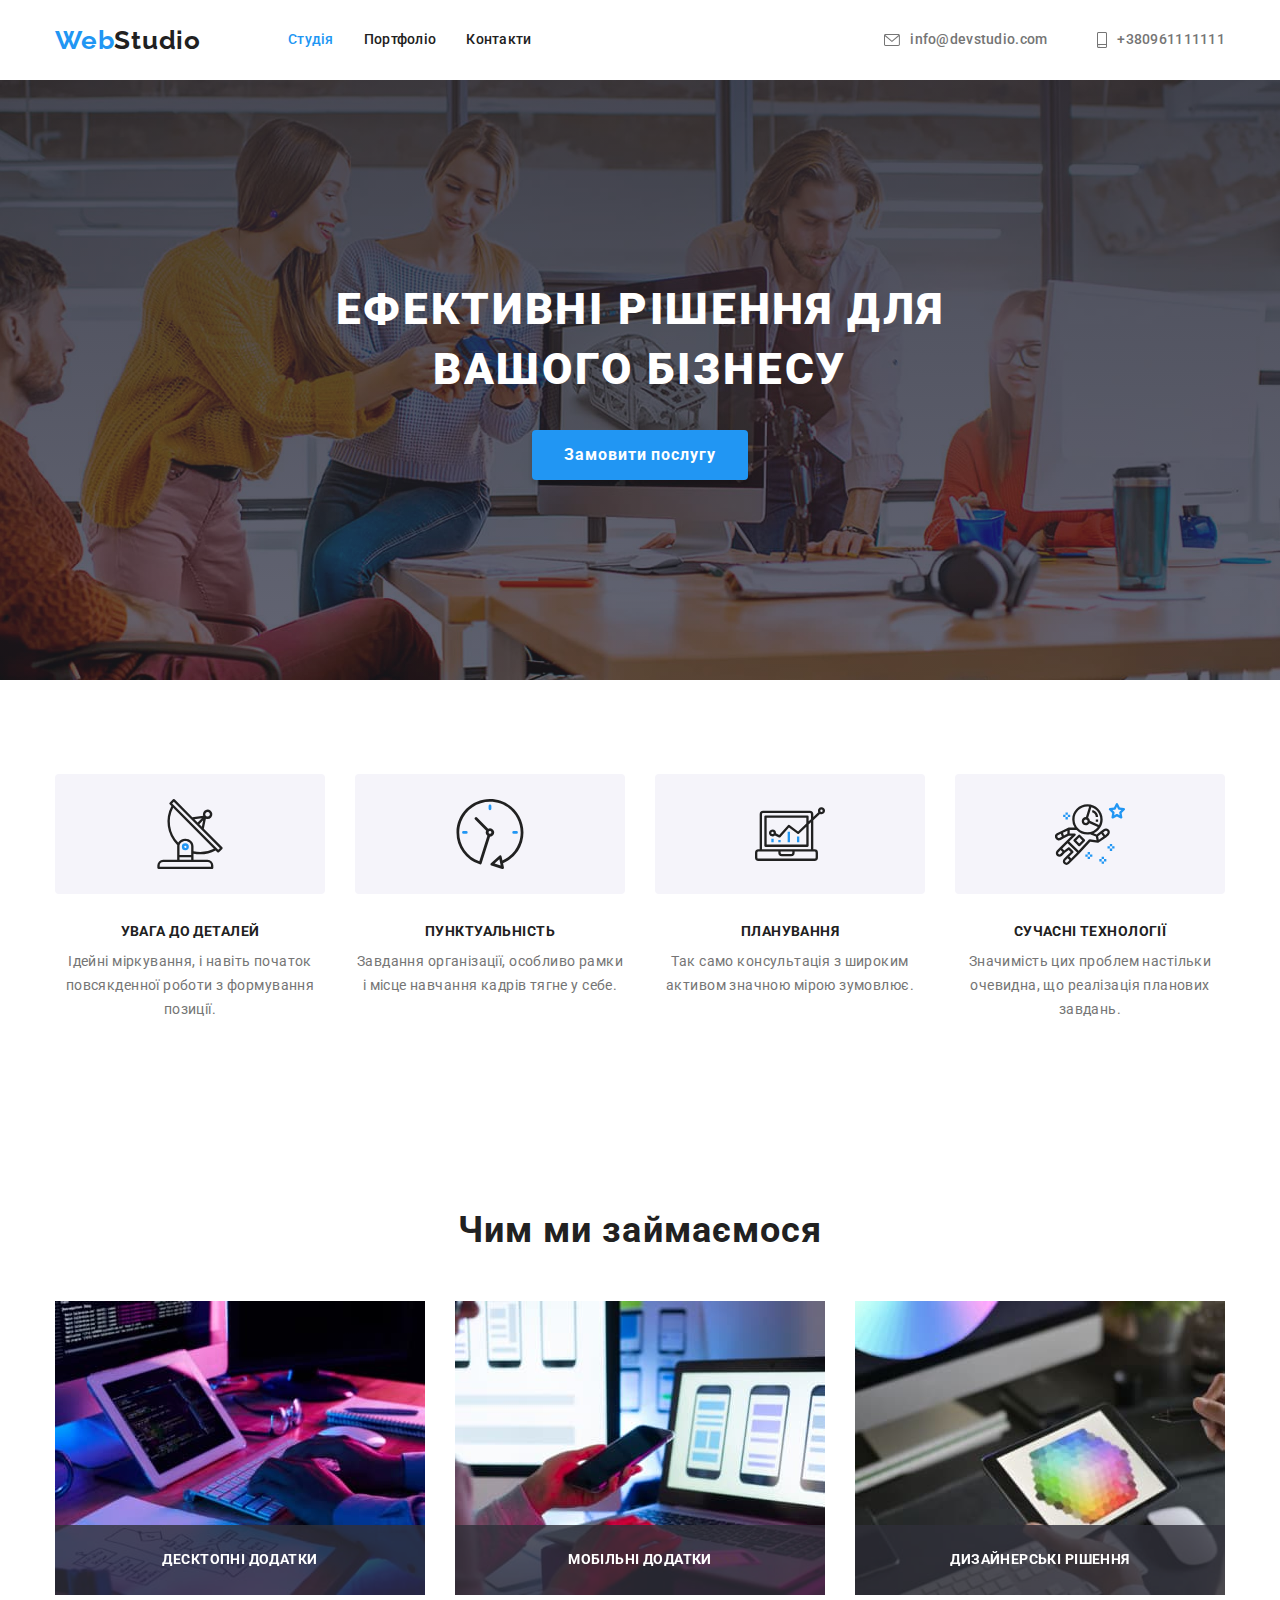
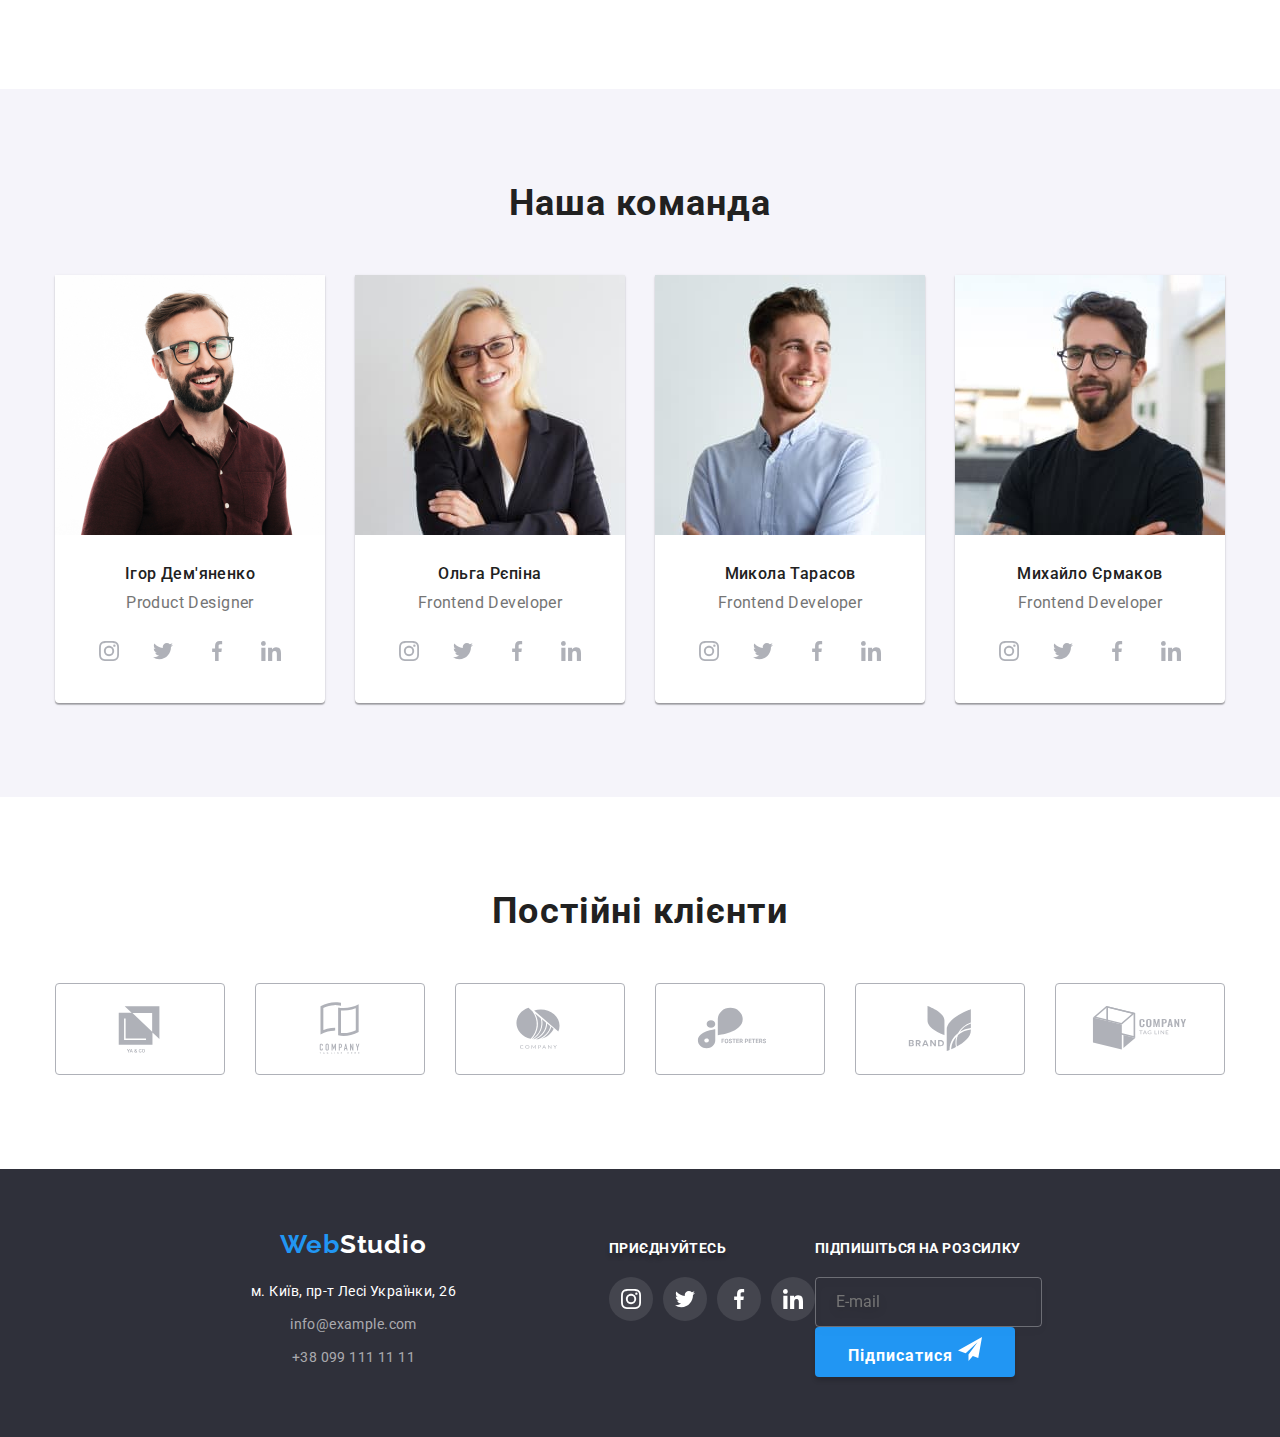
==== commit 8d309141: "123" ====
--- a/index.html
+++ b/index.html
@@ -215,7 +215,6 @@
             </picture>
 
             <div class="overlay__box">
-              <!-- <img src="./images/photo1.jpg" alt="working process" width="370" height="294"> -->
               <p class="overlay__text">Десктопні додатки</p>
             </div>
           </li>
@@ -226,7 +225,6 @@
               <img src="./images/images.index/box2.jpg" alt="Робота за телефоном" width="370" height="294" />
             </picture>
             <div class="overlay__box">
-              <!-- <img src="./images/photo2.jpg" alt="working process" width="370" height="294"> -->
               <p class="overlay__text">Мобільні додатки</p>
             </div>
           </li>
@@ -237,7 +235,6 @@
               <img src="./images/images.index/box3.jpg" alt="Робота за планшетом" width="370" height="294" />
             </picture>
             <div class="overlay__box">
-              <!-- <img src="./images/photo3.jpg" alt="working process" width="370" height="294"> -->
               <p class="overlay__text">Дизайнерські рішення</p>
             </div>
           </li>
--- a/css/main.min.css
+++ b/css/main.min.css
@@ -1 +1 @@
-body{font-family:Roboto,sans-serif;color:var(--main-text-color);font-size:14px;letter-spacing:.03em}.section{padding-top:94px;padding-bottom:94px}@media screen and (max-with: 1199px){.section{padding-top:60px;padding-bottom:60px}}a{text-decoration:none}.menu{list-style:none}.list{list-style:none;padding-left:0;margin:0}.link{text-decoration:none}.link:hover,.link:focus{color:var(--accent-color)}h1,h2,h3,h4,h5,h6,p{margin:0}ul{margin:0;padding-left:0}.section{padding-top:94px;padding-bottom:94px}img{display:block;max-width:100%;height:auto}.hero-btn{cursor:pointer;border:none;border-radius:4px}:root{--main-text-color: #212121;--secondary-text-color: #757575;--header-color: #ececec;--accent-color: #2196f3;--background-footer-color: #2f303a;--footer-text-color: rgba(255, 255, 255, 0.6);--logo-text-color: #000000;--main-font: Roboto, sans serif;--backround-color: #ffffff;--logo-color: #2f303a;--img-portfolio-text: #eeeeee;--socials-icon-color: #afb1b8;--animation-timing-function: cubic-bezier(0.4, 0, 0.2, 1);--form-border-color: rgba(33 33, 33, 0.2)}.section{padding-bottom:94px;padding-top:94px}@media screen and (max-width: 1200px){.section{padding-top:60px;padding-bottom:60px}}.visually-hidden{position:absolute;width:1px;height:1px;margin:-1px;border:0;padding:0;white-space:nowrap;-webkit-clip-path:inset(100%);clip-path:inset(100%);clip:rect(0 0 0 0);overflow:hidden;margin:-1px}.visually-hidden{position:absolute;width:1px;height:1px;margin:-1px;border:0;padding:0;white-space:nowrap;-webkit-clip-path:inset(100%);clip-path:inset(100%);clip:rect(0 0 0 0);overflow:hidden;margin:-1px}@media screen and (max-width: 1199px){.benefits__list{display:-webkit-box;display:-ms-flexbox;display:flex;-ms-flex-wrap:wrap;flex-wrap:wrap;gap:30px}}@media screen and (min-width: 1200px){.benefits__item{width:354px}}.benefits__icon{-webkit-box-pack:center;-ms-flex-pack:center;justify-content:center;-webkit-box-align:center;-ms-flex-align:center;align-items:center;gap:30px;display:-webkit-box;display:-ms-flexbox;display:flex;height:120px}.benefits__name{height:120px;margin-bottom:30px;background-color:#f5f4fa;border-radius:4px;display:-webkit-box;display:-ms-flexbox;display:flex;-webkit-box-align:center;-ms-flex-align:center;align-items:center;-webkit-box-pack:center;-ms-flex-pack:center;justify-content:center}.benefits__title{font-weight:700;font-size:14px;line-height:1.14;text-transform:uppercase;color:var(--main-text-color);margin-bottom:10px}@media screen and (max-width: 767px){.benefits__title{text-align:center}}.benefits-pre__title{font-size:14px;line-height:1.71;letter-spacing:.03em;color:var(--secondary-text-color)}@media screen and (min-width: 480px){.benefits-pre__title{width:100%}}@media screen and (max-width: 768px){.clients__title{font-weight:700;font-size:28px;line-height:1.17}}@media screen and (min-width: 480px){.clients__title{font-weight:700;font-size:28px;line-height:1.17;margin-bottom:30px}}.clients__title{font-weight:700;font-size:36px;line-height:1.16;text-align:center;margin-bottom:50px}.gallery__title,.about-our-team,.clients__title{margin-bottom:30px;font-weight:700;font-size:28px;line-height:1.18;text-align:center;letter-spacing:.03em;color:#212121}@media screen and (min-width: 1200px){.gallery__title,.about-our-team,.clients__title{margin-bottom:50px;font-size:36px;line-height:1.16}}.clients__list{display:-webkit-box;display:-ms-flexbox;display:flex;-ms-flex-wrap:wrap;flex-wrap:wrap;gap:30px}@media screen and (min-width: 1200px){.clients__list{-webkit-box-pack:justify;-ms-flex-pack:justify;justify-content:space-between}}@media screen and (max-width: 768px){.clients__item{-ms-flex-preferred-size:calc((100% - 30px)/2);flex-basis:calc((100% - 30px)/2)}}.clients__link{display:-webkit-box;display:-ms-flexbox;display:flex;-webkit-box-align:center;-ms-flex-align:center;align-items:center;-webkit-box-pack:center;-ms-flex-pack:center;justify-content:center;width:100%;height:92px;color:var(--socials-icon-color);border:1px solid currentColor;border-radius:4px;-webkit-transition:color 250ms var(--animation-timing-function);transition:color 250ms var(--animation-timing-function)}.clients__link:hover,.clients__link:focus{color:var(--accent-color)}@media screen and (min-width: 480px){.clients__link{width:210px}}@media screen and (min-width: 1200px){.clients__link{width:170px}}.clients__icon{fill:currentColor}.backdrop{position:fixed;top:0;left:0;width:100%;height:100%;opacity:1;-webkit-transition:opacity 250ms var(--animation-timing-function),visibility 250ms var(--animation-timing-function);transition:opacity 250ms var(--animation-timing-function),visibility 250ms var(--animation-timing-function);background-color:rgba(0,0,0,.2);overflow:scroll}.backdrop.is-hidden{visibility:hidden;opacity:0;pointer-events:none}.backdrop.is-hidden .modal{-webkit-transform:translate(-50%, -50%) scale(0.8);transform:translate(-50%, -50%) scale(0.8)}.modal{position:absolute;top:50%;left:50%;width:528px;height:581px;padding:40px 40px;visibility:visible;opacity:1;-webkit-transition:-webkit-transform 250ms var(--animation-timing-function) opacity 250ms var(--animation-timing-function) visibility 250ms var(--animation-timing-function);transition:-webkit-transform 250ms var(--animation-timing-function) opacity 250ms var(--animation-timing-function) visibility 250ms var(--animation-timing-function);transition:transform 250ms var(--animation-timing-function) opacity 250ms var(--animation-timing-function) visibility 250ms var(--animation-timing-function);transition:transform 250ms var(--animation-timing-function) opacity 250ms var(--animation-timing-function) visibility 250ms var(--animation-timing-function), -webkit-transform 250ms var(--animation-timing-function) opacity 250ms var(--animation-timing-function) visibility 250ms var(--animation-timing-function);-webkit-transform:translate(-50%, -50%) scale(1);transform:translate(-50%, -50%) scale(1);border-radius:4px;background-color:var(--backround-color);-webkit-box-shadow:0px 1px 3px rgba(0,0,0,.12),0px 1px 1px rgba(0,0,0,.14),0px 2px 1px rgba(0,0,0,.2);box-shadow:0px 1px 3px rgba(0,0,0,.12),0px 1px 1px rgba(0,0,0,.14),0px 2px 1px rgba(0,0,0,.2)}@media screen and (max-width: 1199px){.modal{width:95%;max-width:450px;height:95%;max-height:609px;overflow:scroll}}@media screen and (min-width: 1200px){.modal{width:528px;height:581px}}.modal-text{margin-bottom:12px;font-weight:700;font-size:20px;line-height:1.15;text-align:center;color:var(--logo-text-color)}.form-field{position:relative;display:-webkit-box;display:-ms-flexbox;display:flex;-webkit-box-orient:vertical;-webkit-box-direction:normal;-ms-flex-direction:column;flex-direction:column;margin-bottom:10px;text-align:start;-webkit-transition:border-color 250ms var(--animation-timing-function);transition:border-color 250ms var(--animation-timing-function)}.icon-input{position:absolute;top:50%;left:15px;fill:var(--logo-text-color);-webkit-transition:fill 250ms var(--animation-timing-function);transition:fill 250ms var(--animation-timing-function)}.form-field:focus-within .form-input,.form-field:hover .form-input{border:1px solid var(--accent-color)}.form-field:focus-within .icon-input,.form-field:hover .icon-input{fill:var(--accent-color)}.form-label{margin-bottom:4px;color:var(--secondary-text-color);display:-webkit-box;display:-ms-flexbox;display:flex}.form-input{padding:11px 12px;padding-left:43px;border:1px solid rgba(33,33,33,.2);border-radius:4px;-webkit-transition:border 250ms var(--animation-timing-function);transition:border 250ms var(--animation-timing-function);outline:rgba(0,0,0,0)}.form-field:focus-within .form-area,.form-field:hover .form-area{border:1px solid var(--accent-color)}.form-textarea::-webkit-input-placeholder{color:rgba(117,117,117,.5)}.form-textarea::-moz-placeholder{color:rgba(117,117,117,.5)}.form-textarea:-ms-input-placeholder{color:rgba(117,117,117,.5)}.form-textarea::-ms-input-placeholder{color:rgba(117,117,117,.5)}.form-textarea::placeholder{color:rgba(117,117,117,.5)}.form-textarea{margin-bottom:20px}.form-area{width:100%;height:120px;padding:12px 16px;resize:none;-webkit-transition:border 250ms var(--animation-timing-function);transition:border 250ms var(--animation-timing-function);outline:rgba(0,0,0,0);border:1px solid rgba(33,33,33,.2);border-radius:4px}.agreement-form{margin-bottom:30px;padding-right:11px;padding-left:70px}.check-input{position:absolute;-webkit-appearance:none;-moz-appearance:none;appearance:none}.checkbox{position:absolute;bottom:124px;left:85px;width:16px;height:15px;border:2px solid var(--logo-text-color);border-radius:1px;background-color:var(--backround-color)}.check-input:checked+.checkbox{border-color:var(--accent-color);background-size:contain;background-origin:border-box;background-color:var(--accent-color);background-image:url("data:image/svg+xml;charset=UTF-8,%3csvg width='16' height='15' viewBox='0 0 16 15' fill='none' xmlns='http://www.w3.org/2000/svg'%3e%3crect width='16' height='15' rx='2' fill='%232196F3'/%3e%3cpath d='M3.95703 7.75166L3.88825 7.68604L3.81923 7.75141L2.93123 8.59258L2.85486 8.66492L2.93097 8.73753L6.42671 12.0724L6.49574 12.1382L6.56476 12.0724L14.069 4.91352L14.1449 4.84116L14.069 4.76881L13.1873 3.92764L13.1183 3.86183L13.0493 3.92761L6.49577 10.1735L3.95703 7.75166Z' fill='white' stroke='white' stroke-width='0.2'/%3e%3c/svg%3e")}.agreement-label{font-size:14px;line-height:1.7;letter-spacing:.03em;display:-webkit-box;display:-ms-flexbox;display:flex;-webkit-box-align:center;-ms-flex-align:center;align-items:center;-webkit-box-pack:center;-ms-flex-pack:center;justify-content:center}.agreement-text{text-decoration:underline;color:var(--accent-color)}.submit-button:hover,.submit-button:focus{background-color:#188ce8;-webkit-box-shadow:0px 4px 4px rgba(0,0,0,.15);box-shadow:0px 4px 4px rgba(0,0,0,.15)}.modal-button{position:absolute;top:8px;right:8px;border-radius:50%;background-color:var(--backround-color);border:1px solid rgba(0,0,0,.1);width:30px;height:30px;padding:0;cursor:pointer;display:-webkit-box;display:-ms-flexbox;display:flex;-webkit-box-align:center;-ms-flex-align:center;align-items:center;-webkit-box-pack:center;-ms-flex-pack:center;justify-content:center;-webkit-transition:fill 250ms var(--animation-timing-function);transition:fill 250ms var(--animation-timing-function)}.jumpin-button{-webkit-animation:junpin-button .9s both;animation:junpin-button .9s both}@-webkit-keyframes junpin-button{0%{-webkit-transform:translateY(-45px);transform:translateY(-45px);-webkit-animation-timing-function:ease-in;animation-timing-function:ease-in;opacity:1}24%{opacity:1}40%{-webkit-transform:translateY(-24px);transform:translateY(-24px);-webkit-animation-timing-function:ease-in;animation-timing-function:ease-in}65%{-webkit-transform:translateY(-12px);transform:translateY(-12px);-webkit-animation-timing-function:ease-in;animation-timing-function:ease-in}82%{-webkit-transform:translateY(-6px);transform:translateY(-6px);-webkit-animation-timing-function:ease-in;animation-timing-function:ease-in}93%{-webkit-transform:translateY(-4px);transform:translateY(-4px);-webkit-animation-timing-function:ease-in;animation-timing-function:ease-in}25%,55%,75%,87%{-webkit-transform:translateY(0px);transform:translateY(0px);-webkit-animation-timing-function:ease-out;animation-timing-function:ease-out}100%{-webkit-transform:translateY(0px);transform:translateY(0px);-webkit-animation-timing-function:ease-out;animation-timing-function:ease-out;opacity:1}}@keyframes junpin-button{0%{-webkit-transform:translateY(-45px);transform:translateY(-45px);-webkit-animation-timing-function:ease-in;animation-timing-function:ease-in;opacity:1}24%{opacity:1}40%{-webkit-transform:translateY(-24px);transform:translateY(-24px);-webkit-animation-timing-function:ease-in;animation-timing-function:ease-in}65%{-webkit-transform:translateY(-12px);transform:translateY(-12px);-webkit-animation-timing-function:ease-in;animation-timing-function:ease-in}82%{-webkit-transform:translateY(-6px);transform:translateY(-6px);-webkit-animation-timing-function:ease-in;animation-timing-function:ease-in}93%{-webkit-transform:translateY(-4px);transform:translateY(-4px);-webkit-animation-timing-function:ease-in;animation-timing-function:ease-in}25%,55%,75%,87%{-webkit-transform:translateY(0px);transform:translateY(0px);-webkit-animation-timing-function:ease-out;animation-timing-function:ease-out}100%{-webkit-transform:translateY(0px);transform:translateY(0px);-webkit-animation-timing-function:ease-out;animation-timing-function:ease-out;opacity:1}}.form-button{font-weight:700;font-size:16px;line-height:1.87;display:block;-webkit-box-align:center;-ms-flex-align:center;align-items:center;text-align:center;letter-spacing:.06em;color:#fff;padding:10px 52px;margin-top:30px;margin:0 auto;cursor:pointer;background:#188ce8;-webkit-box-shadow:0px 4px 4px rgba(0,0,0,.15);box-shadow:0px 4px 4px rgba(0,0,0,.15);border-radius:4px;border:none}.close-icon{fill:var(--logo-text-color);-webkit-transition:fill 250ms var(--animation-timing-function);transition:fill 250ms var(--animation-timing-function)}.close-icon:hover,.close-icon:focus{fill:var(--accent-color)}.team{padding-top:0}@media screen and (max-width: 1200px){.team{display:none}}.gallery__item:not(:last-child){margin-right:30px}.gallery__list{display:-webkit-box;display:-ms-flexbox;display:flex}.gallery__title{font-weight:700;font-size:36px;line-height:1.16;text-align:center;color:var(--main-text-color);margin-bottom:50px}.overlay__box{display:-webkit-box;display:-ms-flexbox;display:flex;position:relative;-webkit-box-align:end;-ms-flex-align:end;align-items:flex-end;opacity:1}.overlay__text{display:-webkit-box;display:-ms-flexbox;display:flex;position:absolute;-webkit-box-align:center;-ms-flex-align:center;align-items:center;-webkit-box-pack:center;-ms-flex-pack:center;justify-content:center;bottom:0;width:370px;height:70px;color:var(--backround-color);font-weight:700;line-height:1.14;text-transform:uppercase;background:rgba(47,48,58,.8)}.header-container{display:-webkit-box;display:-ms-flexbox;display:flex;-webkit-box-align:center;-ms-flex-align:center;align-items:center;-webkit-box-pack:justify;-ms-flex-pack:justify;justify-content:space-between;position:relative}.header-nav-list{display:-webkit-box;display:-ms-flexbox;display:flex;margin-left:87px;gap:30px}@media screen and (max-width: 768px){.header-nav-list{display:none}}.header-list{display:-webkit-box;display:-ms-flexbox;display:flex;margin-left:auto;-webkit-box-align:center;-ms-flex-align:center;align-items:center;gap:50px}@media screen and (max-width: 768px){.header-list{display:none}}@media screen and (min-width: 768px)and (max-width: 1200px){.header-list{display:block}}.header-logo{font-family:"Raleway";font-weight:700;font-size:26px;line-height:1.19;letter-spacing:.03em;padding-top:16px;padding-bottom:16px;display:block}.header-logo:hover,.header-logo:focus{color:#188ce8}.first-part{color:#2196f3}.last-part{color:#000}.header-nav-link{font-family:Roboto,sans-serif;font-weight:500;line-height:1.14;letter-spacing:.02em;color:var(--main-text-color);padding-top:32px;padding-bottom:32px;display:block;-webkit-transition:color 250ms var(--animation-timing-function);transition:color 250ms var(--animation-timing-function)}.header-link-mail{font-style:normal;font-weight:500;line-height:1.14;letter-spacing:.02em;display:-webkit-box;display:-ms-flexbox;display:flex;-webkit-box-align:center;-ms-flex-align:center;align-items:center;color:var(--secondary-text-color);-webkit-transition:color 250ms var(--animation-timing-function);transition:color 250ms var(--animation-timing-function)}.header-tel{font-weight:500;line-height:1.14;letter-spacing:.02em;color:var(--secondary-text-color);display:-webkit-box;display:-ms-flexbox;display:flex;-webkit-box-align:center;-ms-flex-align:center;align-items:center;-webkit-transition:color 250ms var(--animation-timing-function);transition:color 250ms var(--animation-timing-function)}.icon-mail{fill:currentColor;margin-right:10px}.icon-phone{fill:currentColor;margin-right:10px}.header-link-mail:hover .icon-mail,.header-link-mail:focus .icon-mail{color:var(--accent-color--)}.header-item{display:block;text-decoration:none}.current a{color:var(--accent-color)}.current a .header-item.current::after{position:absolute;bottom:0;left:0;content:"";margin-bottom:-1px}@media screen and (max-width: 768px){.header-nav{display:none}}.section-team{background-color:#f5f4fa;display:-webkit-box;display:-ms-flexbox;display:flex}@media screen and (min-width: 768px){.section-team{display:block;-webkit-box-align:center;-ms-flex-align:center;align-items:center;-webkit-box-pack:center;-ms-flex-pack:center;justify-content:center;-ms-flex-wrap:wrap;flex-wrap:wrap;gap:30px}}@media screen and (min-width: 1200px){.section-team{-webkit-box-align:center;-ms-flex-align:center;align-items:center;-ms-flex-wrap:nowrap;flex-wrap:nowrap}}.about-list{display:-webkit-box;display:-ms-flexbox;display:flex;-ms-flex-wrap:wrap;flex-wrap:wrap;gap:30px;-webkit-box-align:center;-ms-flex-align:center;align-items:center;-webkit-box-pack:center;-ms-flex-pack:center;justify-content:center}@media screen and (min-width: 768px){.about-list{-ms-flex-wrap:wrap;flex-wrap:wrap;-webkit-box-align:center;-ms-flex-align:center;align-items:center}}@media screen and (max-width: 768px){.about-item:not(:last-child){gap:30px}}.img-text{padding-top:30px;padding-bottom:30px}.about-item{-webkit-box-shadow:0px 1px 3px rgba(0,0,0,.12),0px 1px 1px rgba(0,0,0,.14),0px 2px 1px rgba(0,0,0,.2);box-shadow:0px 1px 3px rgba(0,0,0,.12),0px 1px 1px rgba(0,0,0,.14),0px 2px 1px rgba(0,0,0,.2);border-radius:0px 0px 4px 4px;background-color:var(--backround-color)}.workers-img{-webkit-transition:-webkit-transform 1000ms ease;transition:-webkit-transform 1000ms ease;transition:transform 1000ms ease;transition:transform 1000ms ease, -webkit-transform 1000ms ease}.about-item{overflow:hidden}.about-item:hover .workers-img{-webkit-transform:scale(1.2);transform:scale(1.2)}.about-our-team{font-weight:700;font-size:36px;line-height:1.16;margin-bottom:50px;text-align:center;-webkit-box-pack:center;-ms-flex-pack:center;justify-content:center}@media screen and (max-width: 1199px){.about-our-team{font-size:28px;line-height:1.17}}.about-title{font-weight:500;font-size:16px;line-height:1.18;color:var(--main-text-color);margin-bottom:10px;text-align:center}.about-pre-title{font-size:16px;line-height:1.18;color:var(--secondary-text-color);text-align:center;margin-bottom:16px}.socials-link{display:-webkit-box;display:-ms-flexbox;display:flex;-webkit-box-align:center;-ms-flex-align:center;align-items:center;-webkit-box-pack:center;-ms-flex-pack:center;justify-content:center;width:44px;height:44px;color:var(--socials-icon-color);border-radius:50%;-webkit-transition:color 250ms var(--animation-timing-function),background-color 250ms var(--animation-timing-function);transition:color 250ms var(--animation-timing-function),background-color 250ms var(--animation-timing-function)}.socials-link:hover,.socials-link:focus{background-color:var(--accent-color);color:#fff}.socials-icon{fill:currentColor}.socials-list{display:-webkit-box;display:-ms-flexbox;display:flex;-webkit-box-pack:center;-ms-flex-pack:center;justify-content:center;gap:10px}.container{padding:0 15px;margin:0 auto}@media screen and (min-width: 480px){.container{width:480px}}@media screen and (min-width: 768px){.container{width:768px}}@media screen and (min-width: 1200px){.container{width:1200px}}.menu{display:-webkit-box;display:-ms-flexbox;display:flex}@media(max-width: 767px){.menu{display:none}}.menu-toggle{min-height:40px;min-width:40px;display:-webkit-box;display:-ms-flexbox;display:flex;-webkit-box-align:center;-ms-flex-align:center;align-items:center;-webkit-box-pack:center;-ms-flex-pack:center;justify-content:center;margin:0;padding:0;background-color:rgba(0,0,0,0);cursor:pointer;border:none;border-radius:50%;outline:none}@media screen and (min-width: 768px){.menu-toggle{display:none}}.menu-container{position:fixed;top:0;left:0;display:-webkit-box;display:-ms-flexbox;display:flex;-webkit-box-orient:vertical;-webkit-box-direction:normal;-ms-flex-direction:column;flex-direction:column;width:100%;height:100%;padding:48px 40px;background-color:var(--backround-color);z-index:999;-webkit-transform:translateX(100%);transform:translateX(100%);-webkit-transition:-webkit-transform 250ms ease-in-out;transition:-webkit-transform 250ms ease-in-out;transition:transform 250ms ease-in-out;transition:transform 250ms ease-in-out, -webkit-transform 250ms ease-in-out}.menu-container.is-open{-webkit-transform:translateX(0);transform:translateX(0)}.menu-container .menu-toggle{position:absolute;top:10px;right:15px;fill:#212121;-webkit-transition:fill 250ms cubic-bezier(0.4, 0, 0.2, 1);transition:fill 250ms cubic-bezier(0.4, 0, 0.2, 1)}.menu-container .menu-toggle:hover,.menu-container .menu-toggle:focus{fill:#2196f3}.mobile-menu{display:block;margin-bottom:auto}.mobile-menu .mobile-menu__item:not(:last-child){margin-bottom:30px}.mobile-menu .mobile-menu__link{font-weight:500;font-size:40px;line-height:1.17;text-align:center;letter-spacing:.02em;color:#212121}.mobile-menu .mobile-menu__link--current{color:#2196f3}.mobile-contacts{margin-bottom:64px;display:block;font-weight:500;line-height:1.17;letter-spacing:.02em}.mobile-contacts .mobile-contacts__link-email{font-weight:500;font-size:24px;line-height:1.16;letter-spacing:.02em;color:#757575}.mobile-contacts .mobile-contacts__link-phone{font-size:34px;line-height:1.17;letter-spacing:.02em;color:#2196f3}.mobile-contacts .mobile-contacts__item:not(:last-child){margin-bottom:30px}.mobile-socials{display:-webkit-box;display:-ms-flexbox;display:flex;-ms-flex-wrap:wrap;flex-wrap:wrap;row-gap:15px}.mobile-socials__item:not(:last-child)::after{content:"";margin-left:10px;margin-right:10px;border:1px solid rgba(33,33,33,.2);-webkit-transform:rotate(90deg);transform:rotate(90deg)}.mobile-socials__link{font-weight:500;font-size:18px;line-height:1.22;letter-spacing:.02em;color:#2196f3}.footer{background-color:var(--background-footer-color);padding:60px 0}.socials-list-list{display:-webkit-box;display:-ms-flexbox;display:flex;-webkit-box-pack:center;-ms-flex-pack:center;justify-content:center;-webkit-box-align:center;-ms-flex-align:center;align-items:center;gap:10px}@media screen and (max-width: 1199px){.address{margin-bottom:60px}}@media screen and (min-width: 1200px){.address{width:231px}.footer-address{margin-top:20px}.footer-item:not(:last-child){margin-bottom:9px}.footer-link-map{font-size:14px;line-height:1.71;color:#fff;-webkit-transition:color 250ms var(--animation-timing-function);transition:color 250ms var(--animation-timing-function)}.footer-link .footer-tel{font-size:14px;line-height:1.71;color:var(--footer-text-color);-webkit-transition:color 250ms var(--animation-timing-function);transition:color 250ms var(--animation-timing-function)}}@media screen and (min-width: 1200px)and (max-width: 1199px){.container-icon{margin-bottom:60px}}@media screen and (min-width: 1200px)and (min-width: 1200px){.container-icon{display:-webkit-box;display:-ms-flexbox;display:flex;-webkit-box-pack:center;-ms-flex-pack:center;justify-content:center;margin-left:70px;-webkit-box-orient:vertical;-webkit-box-direction:normal;-ms-flex-direction:column;flex-direction:column}}@media screen and (min-width: 1200px){.text-footer{font-weight:700;font-size:14px;line-height:1.14;text-transform:uppercase;margin-bottom:20px;color:var(--backround-color);text-shadow:0px 4px 4px rgba(0,0,0,.25)}}@media screen and (min-width: 1200px){.socials-link-item{display:-webkit-box;display:-ms-flexbox;display:flex;-webkit-box-align:center;-ms-flex-align:center;align-items:center;-webkit-box-pack:center;-ms-flex-pack:center;justify-content:center;width:44px;height:44px;border-radius:50%;background:rgba(255,255,255,.1);color:#fff;-webkit-transition:background-color 250ms var(--animation-timing-function);transition:background-color 250ms var(--animation-timing-function)}}@media screen and (min-width: 1200px){.socials-link-item:hover,.socials-link-item:focus{background-color:#2196f3;color:#fff}}@media screen and (min-width: 1200px){.socials-icon-footer{fill:currentColor}}@media screen and (min-width: 1200px){.sign-up{margin-left:auto}}@media screen and (min-width: 1200px){.sign-up-with-btn{gap:12px}}@media screen and (min-width: 1200px){.sign-up-form{-webkit-box-pack:center;-ms-flex-pack:center;justify-content:center}}@media screen and (min-width: 1200px){.sign-up-title{font-weight:700;font-size:14px;line-height:1.14;text-transform:uppercase;color:var(--backround-color);margin-bottom:20px}}@media screen and (min-width: 1200px){.sign-up-button{gap:12px;-webkit-box-align:center;-ms-flex-align:center;align-items:center;-webkit-box-pack:center;-ms-flex-pack:center;justify-content:center}}@media screen and (min-width: 1200px)and (max-width: 1199px){.sign-up-button{margin:auto;margin-top:20px}}@media screen and (min-width: 1200px){.sign-up-input{width:100%;height:50px;background-color:rgba(0,0,0,0);border:1px solid rgba(255,255,255,.3);border-radius:4px;-webkit-filter:drop-shadow(0px 4px 4px rgba(0, 0, 0, 0.15));filter:drop-shadow(0px 4px 4px rgba(0, 0, 0, 0.15));color:var(--secondary-text-color);padding-left:20px}}@media screen and (min-width: 1200px){.input-container{position:relative}}@media screen and (min-width: 1200px)and (min-width: 480px){.input-container{display:block}}@media screen and (min-width: 1200px){.form-with-label{display:block;font-size:16px;line-height:1.25;color:rgba(255,255,255,.6)}}@media screen and (min-width: 1200px){.sign-up-button{-webkit-box-align:center;-ms-flex-align:center;align-items:center;text-align:center;background-color:var(--accent-color);font-weight:700;font-size:16px;line-height:1.87;color:var(--backround-color);border:none;padding:10px 28px;width:200px;height:50px;letter-spacing:.06em;-webkit-box-shadow:0px 4px 4px rgba(0,0,0,.15);box-shadow:0px 4px 4px rgba(0,0,0,.15);border-radius:4px;cursor:pointer}}@media screen and (min-width: 1200px){.footer-logo{font-family:"Raleway";font-style:normal;font-weight:700;font-size:26px;line-height:1.19;letter-spacing:.03em}}@media screen and (min-width: 1200px){.first-part{color:#2196f3}}@media screen and (min-width: 1200px){.second-part{color:#fff}}@media screen and (min-width: 1200px){.footer-link-map{font-family:Roboto;font-style:normal;font-weight:400;font-size:14px;line-height:1.71;letter-spacing:.03em;color:#fff;-webkit-transition:color 250ms var(--animation-timing-function);transition:color 250ms var(--animation-timing-function)}}@media screen and (min-width: 1200px){.footer-link,.footer-tel{font-family:Roboto;font-style:normal;font-weight:400;font-size:14px;line-height:1.71;letter-spacing:.03em;color:var(--footer-text-color);-webkit-transition:color 250ms var(--animation-timing-function);transition:color 250ms var(--animation-timing-function)}}.hero-section{margin-left:auto;margin-right:auto;background-repeat:no-repeat;background-size:cover;background-position:center;background-image:-webkit-gradient(linear, left top, left bottom, from(rgba(47, 48, 58, 0.7)), to(rgba(47, 48, 58, 0.4))),url("../images/images.index/hero/header-tel1.jpg");background-image:linear-gradient(180deg, rgba(47, 48, 58, 0.7), rgba(47, 48, 58, 0.4)),url("../images/images.index/hero/header-tel1.jpg")}@media(min-device-pixel-ratio: 2),(-webkit-min-device-pixel-ratio: 2),(min-resolution: 192dpi),(min-resolution: 2dppx){.hero-section{background-image:-webkit-gradient(linear, left top, left bottom, from(rgba(47, 48, 58, 0.7)), to(rgba(47, 48, 58, 0.4))),url("../images/images.index/hero/header-tel2x.jpg");background-image:linear-gradient(180deg, rgba(47, 48, 58, 0.7), rgba(47, 48, 58, 0.4)),url("../images/images.index/hero/header-tel2x.jpg")}}@media screen and (min-width: 481px){.hero-section{background-image:-webkit-gradient(linear, left top, left bottom, from(rgba(47, 48, 58, 0.7)), to(rgba(47, 48, 58, 0.4))),url("../images/images.index/hero/header-plan1.jpg");background-image:linear-gradient(180deg, rgba(47, 48, 58, 0.7), rgba(47, 48, 58, 0.4)),url("../images/images.index/hero/header-plan1.jpg")}}@media screen and (min-width: 481px)and (min-device-pixel-ratio: 2),screen and (min-width: 481px)and (-webkit-min-device-pixel-ratio: 2),screen and (min-width: 481px)and (min-resolution: 192dpi),screen and (min-width: 481px)and (min-resolution: 2dppx){.hero-section{background-image:-webkit-gradient(linear, left top, left bottom, from(rgba(47, 48, 58, 0.7)), to(rgba(47, 48, 58, 0.4))),url("../images/images.index/hero/header-plan2x.jpg");background-image:linear-gradient(180deg, rgba(47, 48, 58, 0.7), rgba(47, 48, 58, 0.4)),url("../images/images.index/hero/header-plan2x.jpg")}}@media screen and (min-width: 769px){.hero-section{background-image:-webkit-gradient(linear, left top, left bottom, from(rgba(47, 48, 58, 0.7)), to(rgba(47, 48, 58, 0.4))),url("../images/images.index/hero/headerdesktop1.jpg");background-image:linear-gradient(180deg, rgba(47, 48, 58, 0.7), rgba(47, 48, 58, 0.4)),url("../images/images.index/hero/headerdesktop1.jpg")}}@media screen and (min-width: 769px)and (min-device-pixel-ratio: 2),screen and (min-width: 769px)and (-webkit-min-device-pixel-ratio: 2),screen and (min-width: 769px)and (min-resolution: 192dpi),screen and (min-width: 769px)and (min-resolution: 2dppx){.hero-section{background-image:-webkit-gradient(linear, left top, left bottom, from(rgba(47, 48, 58, 0.7)), to(rgba(47, 48, 58, 0.4))),url("../images/images.index/hero/headerdesktop2x.jpg");background-image:linear-gradient(180deg, rgba(47, 48, 58, 0.7), rgba(47, 48, 58, 0.4)),url("../images/images.index/hero/headerdesktop2x.jpg")}}.hero-section{background-color:#2f303a;padding:118px 0;text-align:center;height:400px}.hero-first-title{font-weight:900;font-size:44px;line-height:1.36;text-align:center;color:var(--backround-color);letter-spacing:.06em;text-transform:uppercase;margin:0 auto;margin-bottom:30px;max-width:696px}@media screen and (max-width: 1199px){.hero-first-title{max-width:360px;font-size:26px;line-height:1.62}}.hero-btn{font-family:inherit;font-weight:700;font-size:16px;line-height:1.88;background:var(--accent-color);-webkit-box-shadow:0px 4px 4px rgba(0,0,0,.15);box-shadow:0px 4px 4px rgba(0,0,0,.15);letter-spacing:.06em;color:#fff;padding:10px 32px 10px 32px;display:block;margin:0 auto;-webkit-transition:background-color 250ms var(--animation-timing-function);transition:background-color 250ms var(--animation-timing-function)}.hero-btn:hover,.hero-btn:focus{background-color:#188ce8;-webkit-box-shadow:0px 4px 4px rgba(0,0,0,.15);box-shadow:0px 4px 4px rgba(0,0,0,.15);border-radius:4px}.current a{color:#2196f3}.header-logo{font-family:"Raleway";font-weight:700;font-size:26px;line-height:1.19;letter-spacing:.03em}.first-part{color:#2196f3}.last-part{color:#212121}.header-tel{font-weight:500;font-size:14px;line-height:1.71;letter-spacing:.02em;color:var(--secondary-text-color)}.thumb-cards{position:relative;overflow:hidden}.product-overlay{position:absolute;background:rgba(33,150,243,.9);top:0;left:0;width:100%;height:100%;padding:63px 24px;z-index:10;-webkit-transform:translateY(101%);transform:translateY(101%);-webkit-transition:-webkit-transform 250ms var(--animation-timing-function);transition:-webkit-transform 250ms var(--animation-timing-function);transition:transform 250ms var(--animation-timing-function);transition:transform 250ms var(--animation-timing-function), -webkit-transform 250ms var(--animation-timing-function)}.progect-nav:hover .product-overlay,.progect-nav:focus .product-overlay{-webkit-transform:translateY(0%);transform:translateY(0%)}.progect-nav{display:block;text-decoration:none;-webkit-transition:-webkit-box-shadow 250ms var(--animation-timing-function);transition:-webkit-box-shadow 250ms var(--animation-timing-function);transition:box-shadow 250ms var(--animation-timing-function);transition:box-shadow 250ms var(--animation-timing-function), -webkit-box-shadow 250ms var(--animation-timing-function)}.product-actions{position:absolute;padding:63px 24px;font-weight:400;font-size:18px;line-height:1.55;letter-spacing:.03em;color:var(--backround-color)}.filtres-list{display:-webkit-box;display:-ms-flexbox;display:flex;margin-bottom:50px;-webkit-box-pack:center;-ms-flex-pack:center;justify-content:center;gap:8px}.progect-nav:hover,.progect-nav:focus{-webkit-box-shadow:0px 1px 1px rgba(0,0,0,.12),0px 4px 4px rgba(0,0,0,.06),1px 4px 6px rgba(0,0,0,.16);box-shadow:0px 1px 1px rgba(0,0,0,.12),0px 4px 4px rgba(0,0,0,.06),1px 4px 6px rgba(0,0,0,.16)}.btn-main{font-family:inherit;font-weight:500;font-size:16px;line-height:1.62;letter-spacing:.03em;color:var(--main-text-color);background:#f5f4fa;cursor:pointer;border-radius:4px;border:none;padding:6px 22px;-webkit-transition-property:color,background-color,-webkit-box-shadow;transition-property:color,background-color,-webkit-box-shadow;transition-property:color,background-color,box-shadow;transition-property:color,background-color,box-shadow,-webkit-box-shadow;-webkit-transition-duration:250ms;transition-duration:250ms;-webkit-transition-timing-function:var(--animation-timing-function);transition-timing-function:var(--animation-timing-function)}.btn-main:hover,.btn-main:focus{background:#188ce8;color:#fff;-webkit-box-shadow:0px 3px 1px rgba(0,0,0,.1),0px 1px 2px rgba(0,0,0,.08),0px 2px 2px rgba(0,0,0,.12);box-shadow:0px 3px 1px rgba(0,0,0,.1),0px 1px 2px rgba(0,0,0,.08),0px 2px 2px rgba(0,0,0,.12)}.examples-list{display:-webkit-box;display:-ms-flexbox;display:flex;-ms-flex-wrap:wrap;flex-wrap:wrap;gap:30px}.img-portfolio-text{padding:20px 24px;border-bottom:1px solid #eee;border-left:1px solid #eee;border-right:1px solid #eee}.hero-title{font-weight:700;font-size:18px;line-height:2;letter-spacing:.06em;color:var(--logo-text-color);margin-bottom:4px}.hero-pre-title{font-size:16px;line-height:1.8;letter-spacing:.03em;color:var(--secondary-text-color)}footer{background-color:var(--background-footer-color)}.footer-logo{font-family:"Raleway";font-style:normal;font-weight:700;font-size:26px;line-height:1.19;letter-spacing:.03em}.first-part{color:#2196f3}.second-part{color:#fff}.footer-link-map{font-family:Roboto;font-style:normal;font-weight:400;font-size:14px;line-height:1.71;letter-spacing:.03em;color:#fff;-webkit-transition:color 250ms var(--animation-timing-function);transition:color 250ms var(--animation-timing-function)}.footer-link,.footer-tel{font-family:Roboto;font-style:normal;font-weight:400;font-size:14px;line-height:1.71;letter-spacing:.03em;color:var(--footer-text-color);-webkit-transition:color 250ms var(--animation-timing-function);transition:color 250ms var(--animation-timing-function)}/*# sourceMappingURL=main.min.css.map */+body{font-family:Roboto,sans-serif;color:var(--main-text-color);font-size:14px;letter-spacing:.03em}.section{padding-top:94px;padding-bottom:94px}@media screen and (max-with: 1199px){.section{padding-top:60px;padding-bottom:60px}}a{text-decoration:none}.menu{list-style:none}.list{list-style:none;padding-left:0;margin:0}.link{text-decoration:none}.link:hover,.link:focus{color:var(--accent-color)}h1,h2,h3,h4,h5,h6,p{margin:0}ul{margin:0;padding-left:0}.section{padding-top:94px;padding-bottom:94px}img{display:block;max-width:100%;height:auto}.hero-btn{cursor:pointer;border:none;border-radius:4px}:root{--main-text-color: #212121;--secondary-text-color: #757575;--header-color: #ececec;--accent-color: #2196f3;--background-footer-color: #2f303a;--footer-text-color: rgba(255, 255, 255, 0.6);--logo-text-color: #000000;--main-font: Roboto, sans serif;--backround-color: #ffffff;--logo-color: #2f303a;--img-portfolio-text: #eeeeee;--socials-icon-color: #afb1b8;--animation-timing-function: cubic-bezier(0.4, 0, 0.2, 1);--form-border-color: rgba(33 33, 33, 0.2)}.section{padding-bottom:94px;padding-top:94px}@media screen and (max-width: 1200px){.section{padding-top:60px;padding-bottom:60px}}.visually-hidden{position:absolute;width:1px;height:1px;margin:-1px;border:0;padding:0;white-space:nowrap;-webkit-clip-path:inset(100%);clip-path:inset(100%);clip:rect(0 0 0 0);overflow:hidden;margin:-1px}.benefits{padding-top:60px;padding-bottom:0}@media screen and (min-width: 1200px){.benefits{padding-top:94px;padding-bottom:94px}}.visually-hidden{position:absolute;width:1px;height:1px;margin:-1px;border:0;padding:0;white-space:nowrap;-webkit-clip-path:inset(100%);clip-path:inset(100%);clip:rect(0 0 0 0);overflow:hidden;margin:-1px}.benefits__list{display:block}@media screen and (min-width: 768px){.benefits__list{display:-webkit-box;display:-ms-flexbox;display:flex;-ms-flex-wrap:wrap;flex-wrap:wrap;gap:30px;text-align:center}}@media screen and (min-width: 1200px){.benefits__list{display:-webkit-box;display:-ms-flexbox;display:flex;-ms-flex-wrap:nowrap;flex-wrap:nowrap}}@media screen and (min-width: 768px){.benefits__item{max-width:354px}}@media screen and (min-width: 1200px){.benefits__item{max-width:270px}}.benefits__icon{-webkit-box-pack:center;-ms-flex-pack:center;justify-content:center;-webkit-box-align:center;-ms-flex-align:center;align-items:center;gap:30px;height:120px}.benefits__name{height:120px;margin-bottom:30px;background-color:#f5f4fa;border-radius:4px;display:-webkit-box;display:-ms-flexbox;display:flex;-webkit-box-align:center;-ms-flex-align:center;align-items:center;-webkit-box-pack:center;-ms-flex-pack:center;justify-content:center}.benefits__title{font-weight:700;font-size:14px;line-height:1.14;text-transform:uppercase;color:var(--main-text-color);margin-bottom:10px}@media screen and (max-width: 767px){.benefits__title{text-align:center}}.benefits-pre__title{font-size:14px;line-height:1.71;letter-spacing:.03em;color:var(--secondary-text-color)}@media screen and (min-width: 480px){.benefits-pre__title{width:100%}}@media screen and (max-width: 768px){.clients__title{font-weight:700;font-size:28px;line-height:1.17}}@media screen and (min-width: 480px){.clients__title{font-weight:700;font-size:28px;line-height:1.17;margin-bottom:30px}}.clients__title{font-weight:700;font-size:36px;line-height:1.16;text-align:center;margin-bottom:50px}.gallery__title,.about-our-team,.clients__title{margin-bottom:30px;font-weight:700;font-size:28px;line-height:1.18;text-align:center;letter-spacing:.03em;color:#212121}@media screen and (min-width: 1200px){.gallery__title,.about-our-team,.clients__title{margin-bottom:50px;font-size:36px;line-height:1.16}}.clients__list{display:-webkit-box;display:-ms-flexbox;display:flex;-ms-flex-wrap:wrap;flex-wrap:wrap;gap:30px}@media screen and (min-width: 1200px){.clients__list{-webkit-box-pack:justify;-ms-flex-pack:justify;justify-content:space-between}}@media screen and (max-width: 768px){.clients__item{-ms-flex-preferred-size:calc((100% - 30px)/2);flex-basis:calc((100% - 30px)/2)}}.clients__link{display:-webkit-box;display:-ms-flexbox;display:flex;-webkit-box-align:center;-ms-flex-align:center;align-items:center;-webkit-box-pack:center;-ms-flex-pack:center;justify-content:center;width:100%;height:92px;color:var(--socials-icon-color);border:1px solid currentColor;border-radius:4px;-webkit-transition:color 250ms var(--animation-timing-function);transition:color 250ms var(--animation-timing-function)}.clients__link:hover,.clients__link:focus{color:var(--accent-color)}@media screen and (min-width: 480px){.clients__link{width:210px}}@media screen and (min-width: 1200px){.clients__link{width:170px}}.clients__icon{fill:currentColor}.backdrop{position:fixed;top:0;left:0;width:100%;height:100%;opacity:1;-webkit-transition:opacity 250ms var(--animation-timing-function),visibility 250ms var(--animation-timing-function);transition:opacity 250ms var(--animation-timing-function),visibility 250ms var(--animation-timing-function);background-color:rgba(0,0,0,.2);overflow:scroll}.backdrop.is-hidden{visibility:hidden;opacity:0;pointer-events:none}.backdrop.is-hidden .modal{-webkit-transform:translate(-50%, -50%) scale(0.8);transform:translate(-50%, -50%) scale(0.8)}.modal{position:absolute;top:50%;left:50%;width:528px;height:581px;padding:40px 40px;visibility:visible;opacity:1;-webkit-transition:-webkit-transform 250ms var(--animation-timing-function) opacity 250ms var(--animation-timing-function) visibility 250ms var(--animation-timing-function);transition:-webkit-transform 250ms var(--animation-timing-function) opacity 250ms var(--animation-timing-function) visibility 250ms var(--animation-timing-function);transition:transform 250ms var(--animation-timing-function) opacity 250ms var(--animation-timing-function) visibility 250ms var(--animation-timing-function);transition:transform 250ms var(--animation-timing-function) opacity 250ms var(--animation-timing-function) visibility 250ms var(--animation-timing-function), -webkit-transform 250ms var(--animation-timing-function) opacity 250ms var(--animation-timing-function) visibility 250ms var(--animation-timing-function);-webkit-transform:translate(-50%, -50%) scale(1);transform:translate(-50%, -50%) scale(1);border-radius:4px;background-color:var(--backround-color);-webkit-box-shadow:0px 1px 3px rgba(0,0,0,.12),0px 1px 1px rgba(0,0,0,.14),0px 2px 1px rgba(0,0,0,.2);box-shadow:0px 1px 3px rgba(0,0,0,.12),0px 1px 1px rgba(0,0,0,.14),0px 2px 1px rgba(0,0,0,.2)}@media screen and (max-width: 1199px){.modal{width:95%;max-width:450px;height:95%;max-height:609px;overflow:scroll}}@media screen and (min-width: 1200px){.modal{width:528px;height:581px}}.modal-text{margin-bottom:12px;font-weight:700;font-size:20px;line-height:1.15;text-align:center;color:var(--logo-text-color)}.form-field{position:relative;display:-webkit-box;display:-ms-flexbox;display:flex;-webkit-box-orient:vertical;-webkit-box-direction:normal;-ms-flex-direction:column;flex-direction:column;margin-bottom:10px;text-align:start;-webkit-transition:border-color 250ms var(--animation-timing-function);transition:border-color 250ms var(--animation-timing-function)}.icon-input{position:absolute;top:50%;left:15px;fill:var(--logo-text-color);-webkit-transition:fill 250ms var(--animation-timing-function);transition:fill 250ms var(--animation-timing-function)}.form-field:focus-within .form-input,.form-field:hover .form-input{border:1px solid var(--accent-color)}.form-field:focus-within .icon-input,.form-field:hover .icon-input{fill:var(--accent-color)}.form-label{margin-bottom:4px;color:var(--secondary-text-color);display:-webkit-box;display:-ms-flexbox;display:flex}.form-input{padding:11px 12px;padding-left:43px;border:1px solid rgba(33,33,33,.2);border-radius:4px;-webkit-transition:border 250ms var(--animation-timing-function);transition:border 250ms var(--animation-timing-function);outline:rgba(0,0,0,0)}.form-field:focus-within .form-area,.form-field:hover .form-area{border:1px solid var(--accent-color)}.form-textarea::-webkit-input-placeholder{color:rgba(117,117,117,.5)}.form-textarea::-moz-placeholder{color:rgba(117,117,117,.5)}.form-textarea:-ms-input-placeholder{color:rgba(117,117,117,.5)}.form-textarea::-ms-input-placeholder{color:rgba(117,117,117,.5)}.form-textarea::placeholder{color:rgba(117,117,117,.5)}.form-textarea{margin-bottom:20px}.form-area{width:100%;height:120px;padding:12px 16px;resize:none;-webkit-transition:border 250ms var(--animation-timing-function);transition:border 250ms var(--animation-timing-function);outline:rgba(0,0,0,0);border:1px solid rgba(33,33,33,.2);border-radius:4px}.agreement-form{margin-bottom:30px;padding-right:11px;padding-left:70px}.check-input{position:absolute;-webkit-appearance:none;-moz-appearance:none;appearance:none}.checkbox{position:absolute;bottom:124px;left:85px;width:16px;height:15px;border:2px solid var(--logo-text-color);border-radius:1px;background-color:var(--backround-color)}.check-input:checked+.checkbox{border-color:var(--accent-color);background-size:contain;background-origin:border-box;background-color:var(--accent-color);background-image:url("data:image/svg+xml;charset=UTF-8,%3csvg width='16' height='15' viewBox='0 0 16 15' fill='none' xmlns='http://www.w3.org/2000/svg'%3e%3crect width='16' height='15' rx='2' fill='%232196F3'/%3e%3cpath d='M3.95703 7.75166L3.88825 7.68604L3.81923 7.75141L2.93123 8.59258L2.85486 8.66492L2.93097 8.73753L6.42671 12.0724L6.49574 12.1382L6.56476 12.0724L14.069 4.91352L14.1449 4.84116L14.069 4.76881L13.1873 3.92764L13.1183 3.86183L13.0493 3.92761L6.49577 10.1735L3.95703 7.75166Z' fill='white' stroke='white' stroke-width='0.2'/%3e%3c/svg%3e")}.agreement-label{font-size:14px;line-height:1.7;letter-spacing:.03em;display:-webkit-box;display:-ms-flexbox;display:flex;-webkit-box-align:center;-ms-flex-align:center;align-items:center;-webkit-box-pack:center;-ms-flex-pack:center;justify-content:center}.agreement-text{text-decoration:underline;color:var(--accent-color)}.submit-button:hover,.submit-button:focus{background-color:#188ce8;-webkit-box-shadow:0px 4px 4px rgba(0,0,0,.15);box-shadow:0px 4px 4px rgba(0,0,0,.15)}.modal-button{position:absolute;top:8px;right:8px;border-radius:50%;background-color:var(--backround-color);border:1px solid rgba(0,0,0,.1);width:30px;height:30px;padding:0;cursor:pointer;display:-webkit-box;display:-ms-flexbox;display:flex;-webkit-box-align:center;-ms-flex-align:center;align-items:center;-webkit-box-pack:center;-ms-flex-pack:center;justify-content:center;-webkit-transition:fill 250ms var(--animation-timing-function);transition:fill 250ms var(--animation-timing-function)}.jumpin-button{-webkit-animation:junpin-button .9s both;animation:junpin-button .9s both}@-webkit-keyframes junpin-button{0%{-webkit-transform:translateY(-45px);transform:translateY(-45px);-webkit-animation-timing-function:ease-in;animation-timing-function:ease-in;opacity:1}24%{opacity:1}40%{-webkit-transform:translateY(-24px);transform:translateY(-24px);-webkit-animation-timing-function:ease-in;animation-timing-function:ease-in}65%{-webkit-transform:translateY(-12px);transform:translateY(-12px);-webkit-animation-timing-function:ease-in;animation-timing-function:ease-in}82%{-webkit-transform:translateY(-6px);transform:translateY(-6px);-webkit-animation-timing-function:ease-in;animation-timing-function:ease-in}93%{-webkit-transform:translateY(-4px);transform:translateY(-4px);-webkit-animation-timing-function:ease-in;animation-timing-function:ease-in}25%,55%,75%,87%{-webkit-transform:translateY(0px);transform:translateY(0px);-webkit-animation-timing-function:ease-out;animation-timing-function:ease-out}100%{-webkit-transform:translateY(0px);transform:translateY(0px);-webkit-animation-timing-function:ease-out;animation-timing-function:ease-out;opacity:1}}@keyframes junpin-button{0%{-webkit-transform:translateY(-45px);transform:translateY(-45px);-webkit-animation-timing-function:ease-in;animation-timing-function:ease-in;opacity:1}24%{opacity:1}40%{-webkit-transform:translateY(-24px);transform:translateY(-24px);-webkit-animation-timing-function:ease-in;animation-timing-function:ease-in}65%{-webkit-transform:translateY(-12px);transform:translateY(-12px);-webkit-animation-timing-function:ease-in;animation-timing-function:ease-in}82%{-webkit-transform:translateY(-6px);transform:translateY(-6px);-webkit-animation-timing-function:ease-in;animation-timing-function:ease-in}93%{-webkit-transform:translateY(-4px);transform:translateY(-4px);-webkit-animation-timing-function:ease-in;animation-timing-function:ease-in}25%,55%,75%,87%{-webkit-transform:translateY(0px);transform:translateY(0px);-webkit-animation-timing-function:ease-out;animation-timing-function:ease-out}100%{-webkit-transform:translateY(0px);transform:translateY(0px);-webkit-animation-timing-function:ease-out;animation-timing-function:ease-out;opacity:1}}.form-button{font-weight:700;font-size:16px;line-height:1.87;display:block;-webkit-box-align:center;-ms-flex-align:center;align-items:center;text-align:center;letter-spacing:.06em;color:#fff;padding:10px 52px;margin-top:30px;margin:0 auto;cursor:pointer;background:#188ce8;-webkit-box-shadow:0px 4px 4px rgba(0,0,0,.15);box-shadow:0px 4px 4px rgba(0,0,0,.15);border-radius:4px;border:none}.close-icon{fill:var(--logo-text-color);-webkit-transition:fill 250ms var(--animation-timing-function);transition:fill 250ms var(--animation-timing-function)}.close-icon:hover,.close-icon:focus{fill:var(--accent-color)}.team{padding-top:0}@media screen and (max-width: 1200px){.team{display:none}}.gallery__item:not(:last-child){margin-right:30px}.gallery__list{display:-webkit-box;display:-ms-flexbox;display:flex}.gallery__title{font-weight:700;font-size:36px;line-height:1.16;text-align:center;color:var(--main-text-color);margin-bottom:50px}.overlay__box{display:-webkit-box;display:-ms-flexbox;display:flex;position:relative;-webkit-box-align:end;-ms-flex-align:end;align-items:flex-end;opacity:1}.overlay__text{display:-webkit-box;display:-ms-flexbox;display:flex;position:absolute;-webkit-box-align:center;-ms-flex-align:center;align-items:center;-webkit-box-pack:center;-ms-flex-pack:center;justify-content:center;bottom:0;width:370px;height:70px;color:var(--backround-color);font-weight:700;line-height:1.14;text-transform:uppercase;background:rgba(47,48,58,.8)}.header-container{display:-webkit-box;display:-ms-flexbox;display:flex;-webkit-box-align:center;-ms-flex-align:center;align-items:center;-webkit-box-pack:justify;-ms-flex-pack:justify;justify-content:space-between;position:relative}.header-nav-list{display:-webkit-box;display:-ms-flexbox;display:flex;margin-left:87px;gap:30px}@media screen and (max-width: 768px){.header-nav-list{display:none}}.header-list{display:-webkit-box;display:-ms-flexbox;display:flex;margin-left:auto;-webkit-box-align:center;-ms-flex-align:center;align-items:center;gap:50px}@media screen and (max-width: 768px){.header-list{display:none}}@media screen and (min-width: 768px)and (max-width: 1200px){.header-list{display:block}}.header-logo{font-family:"Raleway";font-weight:700;font-size:26px;line-height:1.19;letter-spacing:.03em;padding-top:16px;padding-bottom:16px;display:block}.header-logo:hover,.header-logo:focus{color:#188ce8}.first-part{color:#2196f3}.last-part{color:#000}.header-nav-link{font-family:Roboto,sans-serif;font-weight:500;line-height:1.14;letter-spacing:.02em;color:var(--main-text-color);padding-top:32px;padding-bottom:32px;display:block;-webkit-transition:color 250ms var(--animation-timing-function);transition:color 250ms var(--animation-timing-function)}.header-link-mail{font-style:normal;font-weight:500;line-height:1.14;letter-spacing:.02em;display:-webkit-box;display:-ms-flexbox;display:flex;-webkit-box-align:center;-ms-flex-align:center;align-items:center;color:var(--secondary-text-color);-webkit-transition:color 250ms var(--animation-timing-function);transition:color 250ms var(--animation-timing-function)}.header-tel{font-weight:500;line-height:1.14;letter-spacing:.02em;color:var(--secondary-text-color);display:-webkit-box;display:-ms-flexbox;display:flex;-webkit-box-align:center;-ms-flex-align:center;align-items:center;-webkit-transition:color 250ms var(--animation-timing-function);transition:color 250ms var(--animation-timing-function)}.icon-mail{fill:currentColor;margin-right:10px}.icon-phone{fill:currentColor;margin-right:10px}.header-link-mail:hover .icon-mail,.header-link-mail:focus .icon-mail{color:var(--accent-color--)}.header-item{display:block;text-decoration:none}.current a{color:var(--accent-color)}.current a .header-item.current::after{position:absolute;bottom:0;left:0;content:"";margin-bottom:-1px}@media screen and (max-width: 768px){.header-nav{display:none}}.section{padding-top:60px;padding-bottom:60px;background-color:var(--section-color)}@media screen and (min-width: 1200px){.section{padding-top:94px;padding-bottom:94px}}.about-list{display:block;gap:30px}@media screen and (min-width: 768px){.about-list{display:-webkit-box;display:-ms-flexbox;display:flex;-ms-flex-wrap:wrap;flex-wrap:wrap;gap:30px}}@media screen and (min-width: 480px){.about-list{gap:30px}}.about-item{width:450px;-webkit-box-shadow:0px 1px 3px rgba(0,0,0,.12),0px 1px 1px rgba(0,0,0,.14),0px 2px 1px rgba(0,0,0,.2);box-shadow:0px 1px 3px rgba(0,0,0,.12),0px 1px 1px rgba(0,0,0,.14),0px 2px 1px rgba(0,0,0,.2);border-radius:0px 0px 4px 4px;background-color:var(--backround-color)}@media screen and (min-width: 768px){.about-item{width:354px}}@media screen and (min-width: 1200px){.about-item{width:270px}}.about-item .about-item:not(:last-child){gap:10px}@media screen and (min-width: 768px){.about-item .about-item:not(:last-child){margin-bottom:0px}}@media screen and (min-width: 1200px){.about-item .about-item:not(:last-child){margin-bottom:0px}}.socials-list{display:-webkit-box;display:-ms-flexbox;display:flex;text-align:center;-webkit-box-pack:center;-ms-flex-pack:center;justify-content:center;gap:10px}.img-text{padding-top:30px;padding-bottom:30px}.section-team{background-color:#f5f4fa}.workers-img{-webkit-transition:-webkit-transform 1000ms ease;transition:-webkit-transform 1000ms ease;transition:transform 1000ms ease;transition:transform 1000ms ease, -webkit-transform 1000ms ease}.about-item{overflow:hidden}.about-item:hover .workers-img{-webkit-transform:scale(1.2);transform:scale(1.2)}.about-our-team{font-weight:700;font-size:28px;line-height:1.17;margin-bottom:30px;text-align:center;-webkit-box-pack:center;-ms-flex-pack:center;justify-content:center}@media screen and (min-width: 1200px){.about-our-team{font-weight:700;font-size:36px;line-height:1.16;margin-bottom:50px}}.about-title{font-weight:500;font-size:16px;line-height:1.18;color:var(--main-text-color);margin-bottom:10px;text-align:center}.about-pre-title{font-size:16px;line-height:1.18;color:var(--secondary-text-color);text-align:center;margin-bottom:16px}.socials-link{display:-webkit-box;display:-ms-flexbox;display:flex;-webkit-box-align:center;-ms-flex-align:center;align-items:center;-webkit-box-pack:center;-ms-flex-pack:center;justify-content:center;width:44px;height:44px;color:var(--socials-icon-color);border-radius:50%;-webkit-transition:color 250ms var(--animation-timing-function),background-color 250ms var(--animation-timing-function);transition:color 250ms var(--animation-timing-function),background-color 250ms var(--animation-timing-function)}.socials-link:hover,.socials-link:focus{background-color:var(--accent-color);color:#fff}.socials-icon{fill:currentColor}.container{padding:0 15px;margin:0 auto}@media screen and (min-width: 480px){.container{width:480px}}@media screen and (min-width: 768px){.container{width:768px}}@media screen and (min-width: 1200px){.container{width:1200px}}.menu{display:-webkit-box;display:-ms-flexbox;display:flex}@media(max-width: 767px){.menu{display:none}}.menu-toggle{min-height:40px;min-width:40px;display:-webkit-box;display:-ms-flexbox;display:flex;-webkit-box-align:center;-ms-flex-align:center;align-items:center;-webkit-box-pack:center;-ms-flex-pack:center;justify-content:center;margin:0;padding:0;background-color:rgba(0,0,0,0);cursor:pointer;border:none;border-radius:50%;outline:none}@media screen and (min-width: 768px){.menu-toggle{display:none}}.menu-container{position:fixed;top:0;left:0;display:-webkit-box;display:-ms-flexbox;display:flex;-webkit-box-orient:vertical;-webkit-box-direction:normal;-ms-flex-direction:column;flex-direction:column;width:100%;height:100%;padding:48px 40px;background-color:var(--backround-color);z-index:999;-webkit-transform:translateX(100%);transform:translateX(100%);-webkit-transition:-webkit-transform 250ms ease-in-out;transition:-webkit-transform 250ms ease-in-out;transition:transform 250ms ease-in-out;transition:transform 250ms ease-in-out, -webkit-transform 250ms ease-in-out}.menu-container.is-open{-webkit-transform:translateX(0);transform:translateX(0)}.menu-container .menu-toggle{position:absolute;top:10px;right:15px;fill:#212121;-webkit-transition:fill 250ms cubic-bezier(0.4, 0, 0.2, 1);transition:fill 250ms cubic-bezier(0.4, 0, 0.2, 1)}.menu-container .menu-toggle:hover,.menu-container .menu-toggle:focus{fill:#2196f3}.mobile-menu{display:block;margin-bottom:auto}.mobile-menu .mobile-menu__item:not(:last-child){margin-bottom:30px}.mobile-menu .mobile-menu__link{font-weight:500;font-size:40px;line-height:1.17;text-align:center;letter-spacing:.02em;color:#212121}.mobile-menu .mobile-menu__link--current{color:#2196f3}.mobile-contacts{margin-bottom:64px;display:block;font-weight:500;line-height:1.17;letter-spacing:.02em}.mobile-contacts .mobile-contacts__link-email{font-weight:500;font-size:24px;line-height:1.16;letter-spacing:.02em;color:#757575}.mobile-contacts .mobile-contacts__link-phone{font-size:34px;line-height:1.17;letter-spacing:.02em;color:#2196f3}.mobile-contacts .mobile-contacts__item:not(:last-child){margin-bottom:30px}.mobile-socials{display:-webkit-box;display:-ms-flexbox;display:flex;-ms-flex-wrap:wrap;flex-wrap:wrap;row-gap:15px}.mobile-socials__item:not(:last-child)::after{content:"";margin-left:10px;margin-right:10px;border:1px solid rgba(33,33,33,.2);-webkit-transform:rotate(90deg);transform:rotate(90deg)}.mobile-socials__link{font-weight:500;font-size:18px;line-height:1.22;letter-spacing:.02em;color:#2196f3}.footer{background-color:var(--background-footer-color);padding:60px 0}.footer-container{display:-webkit-box;display:-ms-flexbox;display:flex}@media screen and (min-width: 480px){.footer-container{-webkit-box-pack:center;-ms-flex-pack:center;justify-content:center;text-align:center}}@media screen and (min-width: 768px)and (max-width: 1199px){.footer-container{-ms-flex-wrap:wrap;flex-wrap:wrap;-webkit-box-orient:horizontal;-webkit-box-direction:normal;-ms-flex-direction:row;flex-direction:row;-webkit-box-pack:justify;-ms-flex-pack:justify;justify-content:space-between}}@media screen and (min-width: 1200px){.footer-container{-webkit-box-orient:horizontal;-webkit-box-direction:normal;-ms-flex-direction:row;flex-direction:row;-webkit-box-align:baseline;-ms-flex-align:baseline;align-items:baseline;text-align:left}}.address{text-align:center;-webkit-box-pack:center;-ms-flex-pack:center;justify-content:center;margin-bottom:60px}@media screen and (max-width: 767px){.address{min-width:450px}}@media screen and (min-width: 768px)and (max-width: 1199px){.address{width:232px;margin-left:60px}}@media screen and (min-width: 1200px){.address{min-width:231px;margin-left:0px;margin-bottom:0px;margin-right:70px}}@media screen and (min-width: 768px)and (max-width: 1199px){.sign-up-title{width:100%;text-align:center}}@media screen and (min-width: 1200px){.sign-up-title{margin-left:auto}}@media screen and (min-width: 1200px){.sign-up-title{margin:right 12px;display:-webkit-box;display:-ms-flexbox;display:flex;gap:12px}}@media screen and (min-width: 1200px){.sign-up-input{width:358px;margin-bottom:0px}}.container-icon{margin-left:70px}.footer-address{margin-top:20px}.footer-item:not(:last-child){margin-bottom:9px}.footer-link-map{font-size:14px;line-height:1.71;color:#fff;-webkit-transition:color 250ms var(--animation-timing-function);transition:color 250ms var(--animation-timing-function)}.footer-link .footer-tel{font-size:14px;line-height:1.71;color:var(--footer-text-color);-webkit-transition:color 250ms var(--animation-timing-function);transition:color 250ms var(--animation-timing-function)}@media screen and (max-width: 1199px){.container-icon{margin-bottom:60px}}@media screen and (min-width: 1200px){.container-icon{display:-webkit-box;display:-ms-flexbox;display:flex;-webkit-box-pack:center;-ms-flex-pack:center;justify-content:center;margin-left:70px;-webkit-box-orient:vertical;-webkit-box-direction:normal;-ms-flex-direction:column;flex-direction:column}}.text-footer{font-weight:700;font-size:14px;line-height:1.14;text-transform:uppercase;margin-bottom:20px;color:var(--backround-color);text-shadow:0px 4px 4px rgba(0,0,0,.25)}.socials-link-item{display:-webkit-box;display:-ms-flexbox;display:flex;-webkit-box-align:center;-ms-flex-align:center;align-items:center;-webkit-box-pack:center;-ms-flex-pack:center;justify-content:center;width:44px;height:44px;border-radius:50%;background:rgba(255,255,255,.1);color:#fff;-webkit-transition:background-color 250ms var(--animation-timing-function);transition:background-color 250ms var(--animation-timing-function)}.socials-link-item:hover,.socials-link-item:focus{background-color:#2196f3;color:#fff}.socials-icon-footer{fill:currentColor}.sign-up-with-btn{gap:12px}.sign-up-title{font-weight:700;font-size:14px;line-height:1.14;text-transform:uppercase;color:var(--backround-color);margin-bottom:20px}.sign-up-button{gap:12px;-webkit-box-align:center;-ms-flex-align:center;align-items:center;-webkit-box-pack:center;-ms-flex-pack:center;justify-content:center}@media screen and (max-width: 1199px){.sign-up-button{margin:auto;margin-top:20px}}.sign-up-input{width:100%;height:50px;background-color:rgba(0,0,0,0);border:1px solid rgba(255,255,255,.3);border-radius:4px;-webkit-filter:drop-shadow(0px 4px 4px rgba(0, 0, 0, 0.15));filter:drop-shadow(0px 4px 4px rgba(0, 0, 0, 0.15));color:var(--secondary-text-color);padding-left:20px}.input-container{position:relative}@media screen and (min-width: 480px){.input-container{display:block}}.form-with-label{display:block;font-size:16px;line-height:1.25;color:rgba(255,255,255,.6)}.sign-up-button{-webkit-box-align:center;-ms-flex-align:center;align-items:center;text-align:center;background-color:var(--accent-color);font-weight:700;font-size:16px;line-height:1.87;color:var(--backround-color);border:none;padding:10px 28px;width:200px;height:50px;letter-spacing:.06em;-webkit-box-shadow:0px 4px 4px rgba(0,0,0,.15);box-shadow:0px 4px 4px rgba(0,0,0,.15);border-radius:4px;cursor:pointer}.footer-logo{font-family:"Raleway";font-style:normal;font-weight:700;font-size:26px;line-height:1.19;letter-spacing:.03em}.first-part{color:#2196f3}.second-part{color:#fff}.footer-link-map{font-family:Roboto;font-style:normal;font-weight:400;font-size:14px;line-height:1.71;letter-spacing:.03em;color:#fff;-webkit-transition:color 250ms var(--animation-timing-function);transition:color 250ms var(--animation-timing-function)}.footer-link,.footer-tel{font-family:Roboto;font-style:normal;font-weight:400;font-size:14px;line-height:1.71;letter-spacing:.03em;color:var(--footer-text-color);-webkit-transition:color 250ms var(--animation-timing-function);transition:color 250ms var(--animation-timing-function)}.hero-section{margin-left:auto;margin-right:auto;background-repeat:no-repeat;background-size:cover;background-position:center;background-image:-webkit-gradient(linear, left top, left bottom, from(rgba(47, 48, 58, 0.7)), to(rgba(47, 48, 58, 0.4))),url("../images/images.index/hero/header-tel1.jpg");background-image:linear-gradient(180deg, rgba(47, 48, 58, 0.7), rgba(47, 48, 58, 0.4)),url("../images/images.index/hero/header-tel1.jpg")}@media(min-device-pixel-ratio: 2),(-webkit-min-device-pixel-ratio: 2),(min-resolution: 192dpi),(min-resolution: 2dppx){.hero-section{background-image:-webkit-gradient(linear, left top, left bottom, from(rgba(47, 48, 58, 0.7)), to(rgba(47, 48, 58, 0.4))),url("../images/images.index/hero/header-tel2x.jpg");background-image:linear-gradient(180deg, rgba(47, 48, 58, 0.7), rgba(47, 48, 58, 0.4)),url("../images/images.index/hero/header-tel2x.jpg")}}@media screen and (min-width: 481px){.hero-section{background-image:-webkit-gradient(linear, left top, left bottom, from(rgba(47, 48, 58, 0.7)), to(rgba(47, 48, 58, 0.4))),url("../images/images.index/hero/header-plan1.jpg");background-image:linear-gradient(180deg, rgba(47, 48, 58, 0.7), rgba(47, 48, 58, 0.4)),url("../images/images.index/hero/header-plan1.jpg")}}@media screen and (min-width: 481px)and (min-device-pixel-ratio: 2),screen and (min-width: 481px)and (-webkit-min-device-pixel-ratio: 2),screen and (min-width: 481px)and (min-resolution: 192dpi),screen and (min-width: 481px)and (min-resolution: 2dppx){.hero-section{background-image:-webkit-gradient(linear, left top, left bottom, from(rgba(47, 48, 58, 0.7)), to(rgba(47, 48, 58, 0.4))),url("../images/images.index/hero/header-plan2x.jpg");background-image:linear-gradient(180deg, rgba(47, 48, 58, 0.7), rgba(47, 48, 58, 0.4)),url("../images/images.index/hero/header-plan2x.jpg")}}@media screen and (min-width: 769px){.hero-section{background-image:-webkit-gradient(linear, left top, left bottom, from(rgba(47, 48, 58, 0.7)), to(rgba(47, 48, 58, 0.4))),url("../images/images.index/hero/headerdesktop1.jpg");background-image:linear-gradient(180deg, rgba(47, 48, 58, 0.7), rgba(47, 48, 58, 0.4)),url("../images/images.index/hero/headerdesktop1.jpg")}}@media screen and (min-width: 769px)and (min-device-pixel-ratio: 2),screen and (min-width: 769px)and (-webkit-min-device-pixel-ratio: 2),screen and (min-width: 769px)and (min-resolution: 192dpi),screen and (min-width: 769px)and (min-resolution: 2dppx){.hero-section{background-image:-webkit-gradient(linear, left top, left bottom, from(rgba(47, 48, 58, 0.7)), to(rgba(47, 48, 58, 0.4))),url("../images/images.index/hero/headerdesktop2x.jpg");background-image:linear-gradient(180deg, rgba(47, 48, 58, 0.7), rgba(47, 48, 58, 0.4)),url("../images/images.index/hero/headerdesktop2x.jpg")}}.hero-section{background-color:#2f303a}@media screen and (min-width: 1200px){.hero-section{padding-top:200px;padding-bottom:200px;height:600px}}.hero-first-title{font-weight:900;font-size:44px;line-height:1.36;text-align:center;color:var(--backround-color);letter-spacing:.06em;text-transform:uppercase;margin:0 auto;margin-bottom:30px;max-width:696px}@media screen and (max-width: 1199px){.hero-first-title{max-width:360px;font-size:26px;line-height:1.62}}.hero-btn{font-family:inherit;font-weight:700;font-size:16px;line-height:1.88;background:var(--accent-color);-webkit-box-shadow:0px 4px 4px rgba(0,0,0,.15);box-shadow:0px 4px 4px rgba(0,0,0,.15);letter-spacing:.06em;color:#fff;padding:10px 32px 10px 32px;display:block;margin:0 auto;-webkit-transition:background-color 250ms var(--animation-timing-function);transition:background-color 250ms var(--animation-timing-function)}.hero-btn:hover,.hero-btn:focus{background-color:#188ce8;-webkit-box-shadow:0px 4px 4px rgba(0,0,0,.15);box-shadow:0px 4px 4px rgba(0,0,0,.15);border-radius:4px}.current a{color:#2196f3}.header-logo{font-family:"Raleway";font-weight:700;font-size:26px;line-height:1.19;letter-spacing:.03em}.first-part{color:#2196f3}.last-part{color:#212121}.header-tel{font-weight:500;font-size:14px;line-height:1.71;letter-spacing:.02em;color:var(--secondary-text-color)}.thumb-cards{position:relative;overflow:hidden}.product-overlay{position:absolute;background:rgba(33,150,243,.9);top:0;left:0;width:100%;height:100%;padding:63px 24px;z-index:10;-webkit-transform:translateY(101%);transform:translateY(101%);-webkit-transition:-webkit-transform 250ms var(--animation-timing-function);transition:-webkit-transform 250ms var(--animation-timing-function);transition:transform 250ms var(--animation-timing-function);transition:transform 250ms var(--animation-timing-function), -webkit-transform 250ms var(--animation-timing-function)}.progect-nav:hover .product-overlay,.progect-nav:focus .product-overlay{-webkit-transform:translateY(0%);transform:translateY(0%)}.progect-nav{display:block;text-decoration:none;-webkit-transition:-webkit-box-shadow 250ms var(--animation-timing-function);transition:-webkit-box-shadow 250ms var(--animation-timing-function);transition:box-shadow 250ms var(--animation-timing-function);transition:box-shadow 250ms var(--animation-timing-function), -webkit-box-shadow 250ms var(--animation-timing-function)}.product-actions{position:absolute;padding:63px 24px;font-weight:400;font-size:18px;line-height:1.55;letter-spacing:.03em;color:var(--backround-color)}.filtres-list{display:-webkit-box;display:-ms-flexbox;display:flex;margin-bottom:50px;-webkit-box-pack:center;-ms-flex-pack:center;justify-content:center;gap:8px}.progect-nav:hover,.progect-nav:focus{-webkit-box-shadow:0px 1px 1px rgba(0,0,0,.12),0px 4px 4px rgba(0,0,0,.06),1px 4px 6px rgba(0,0,0,.16);box-shadow:0px 1px 1px rgba(0,0,0,.12),0px 4px 4px rgba(0,0,0,.06),1px 4px 6px rgba(0,0,0,.16)}.btn-main{font-family:inherit;font-weight:500;font-size:16px;line-height:1.62;letter-spacing:.03em;color:var(--main-text-color);background:#f5f4fa;cursor:pointer;border-radius:4px;border:none;padding:6px 22px;-webkit-transition-property:color,background-color,-webkit-box-shadow;transition-property:color,background-color,-webkit-box-shadow;transition-property:color,background-color,box-shadow;transition-property:color,background-color,box-shadow,-webkit-box-shadow;-webkit-transition-duration:250ms;transition-duration:250ms;-webkit-transition-timing-function:var(--animation-timing-function);transition-timing-function:var(--animation-timing-function)}.btn-main:hover,.btn-main:focus{background:#188ce8;color:#fff;-webkit-box-shadow:0px 3px 1px rgba(0,0,0,.1),0px 1px 2px rgba(0,0,0,.08),0px 2px 2px rgba(0,0,0,.12);box-shadow:0px 3px 1px rgba(0,0,0,.1),0px 1px 2px rgba(0,0,0,.08),0px 2px 2px rgba(0,0,0,.12)}.examples-list{display:-webkit-box;display:-ms-flexbox;display:flex;-ms-flex-wrap:wrap;flex-wrap:wrap;gap:30px}.img-portfolio-text{padding:20px 24px;border-bottom:1px solid #eee;border-left:1px solid #eee;border-right:1px solid #eee}.hero-title{font-weight:700;font-size:18px;line-height:2;letter-spacing:.06em;color:var(--logo-text-color);margin-bottom:4px}.hero-pre-title{font-size:16px;line-height:1.8;letter-spacing:.03em;color:var(--secondary-text-color)}footer{background-color:var(--background-footer-color)}.footer-logo{font-family:"Raleway";font-style:normal;font-weight:700;font-size:26px;line-height:1.19;letter-spacing:.03em}.first-part{color:#2196f3}.second-part{color:#fff}.footer-link-map{font-family:Roboto;font-style:normal;font-weight:400;font-size:14px;line-height:1.71;letter-spacing:.03em;color:#fff;-webkit-transition:color 250ms var(--animation-timing-function);transition:color 250ms var(--animation-timing-function)}.footer-link,.footer-tel{font-family:Roboto;font-style:normal;font-weight:400;font-size:14px;line-height:1.71;letter-spacing:.03em;color:var(--footer-text-color);-webkit-transition:color 250ms var(--animation-timing-function);transition:color 250ms var(--animation-timing-function)}/*# sourceMappingURL=main.min.css.map */--- a/css/styles.css
+++ b/css/styles.css
@@ -642,8 +642,8 @@
 }
 
 .about-item {
-  box-shadow: 0px 1px 3px rgb(0 0 0 / 12%), 0px 1px 1px rgb(0 0 0 / 14%),
-    0px 2px 1px rgb(0 0 0 / 20%);
+  box-shadow: 0px 1px 3px rgba(0, 0, 0, 0.12), 0px 1px 1px rgba(0, 0, 0, 0.14),
+    0px 2px 1px rgba(0, 0, 0, 0.2);
   border-radius: 0px 0px 4px 4px;
   background-color: var(--backround-color);
 }
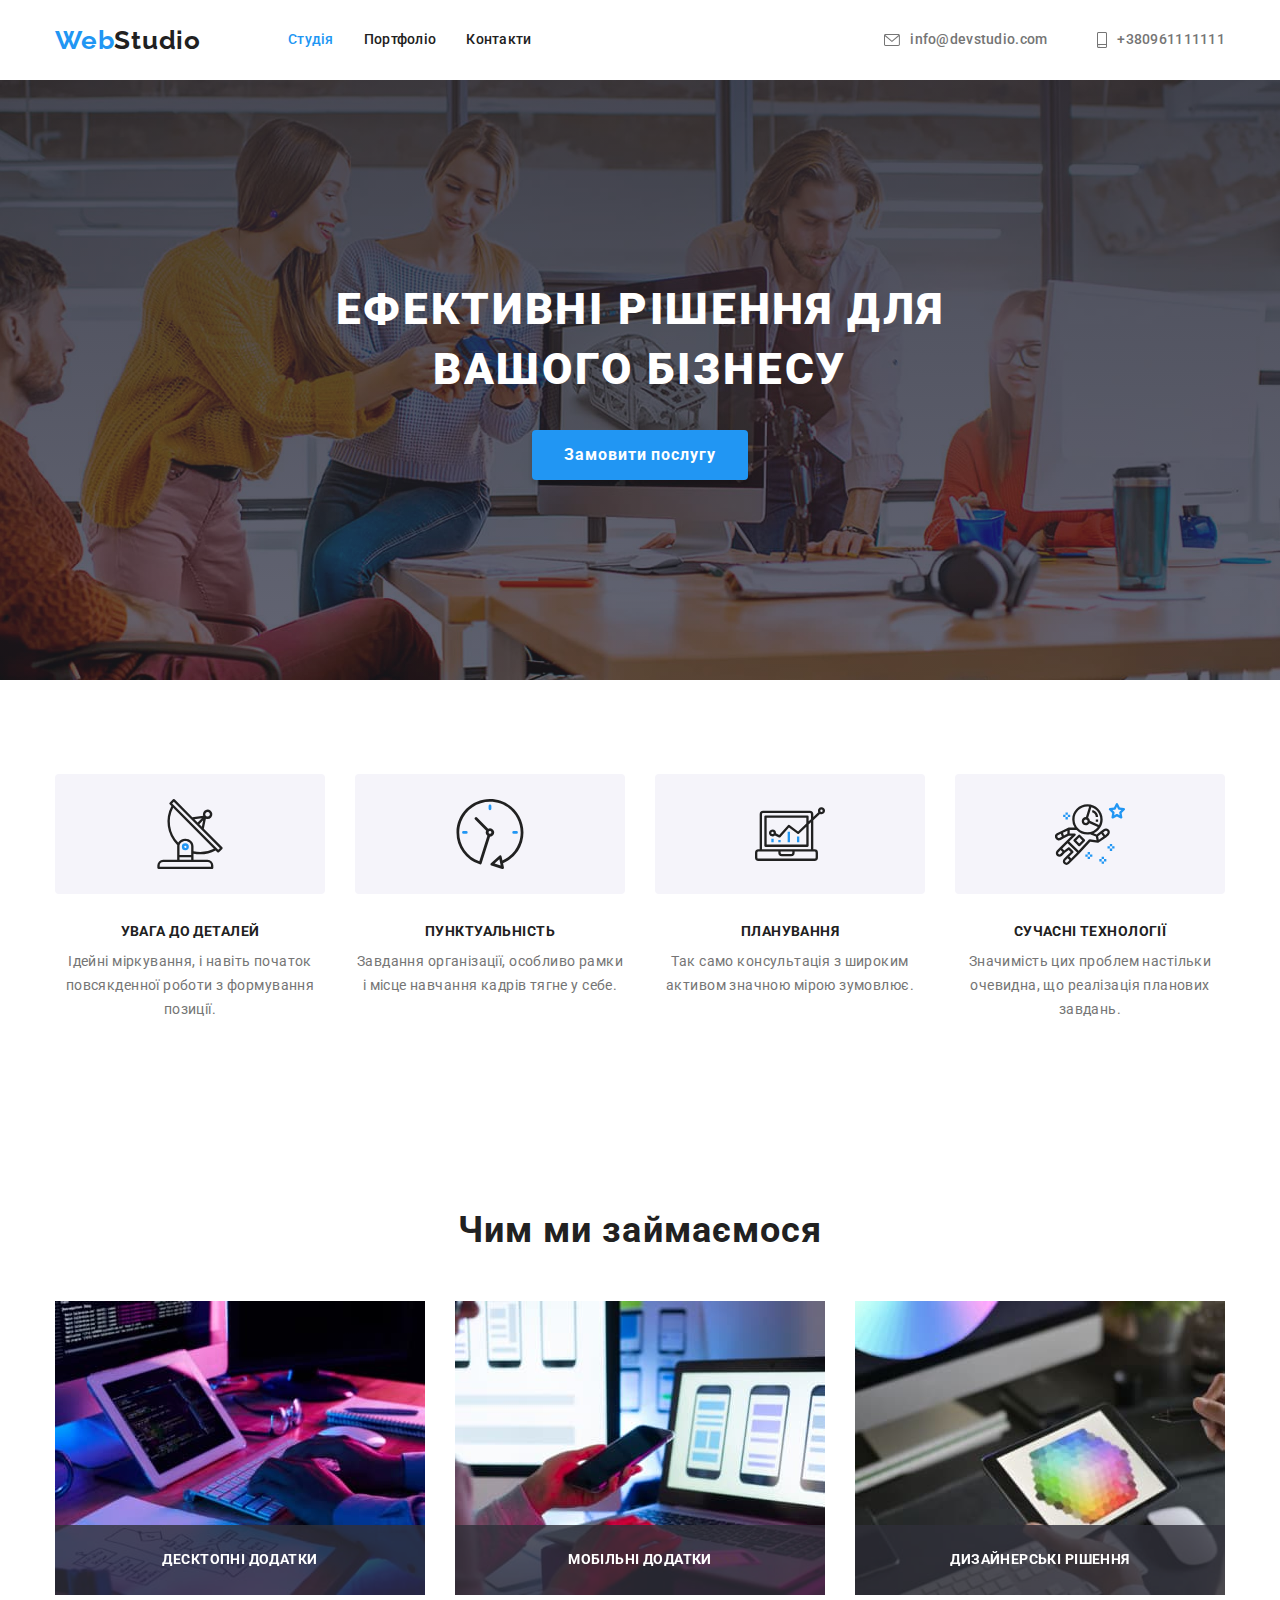
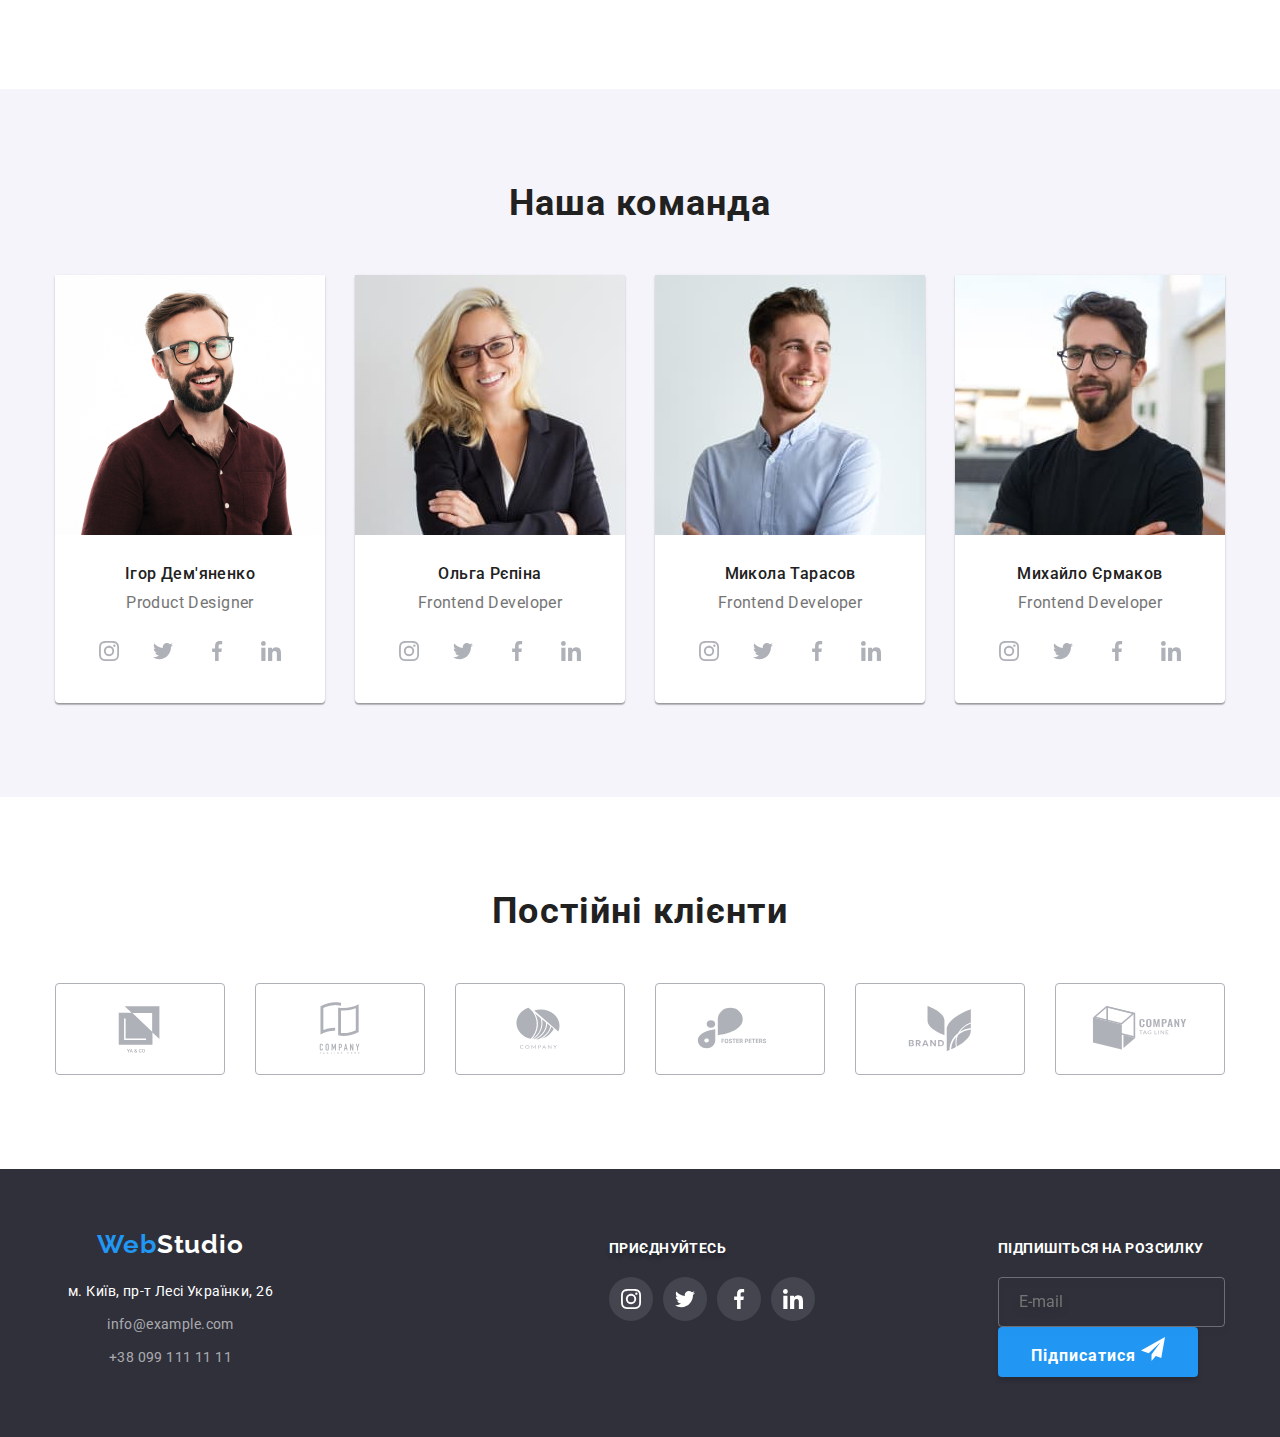
==== commit 997ab44d: "123" ====
--- a/index.html
+++ b/index.html
@@ -628,6 +628,7 @@
           </button>
         </div>
       </div>
+    </div>
   </footer>
 
   <!--MOBILE MENU  -->
--- a/css/main.min.css
+++ b/css/main.min.css
@@ -1 +1 @@
-body{font-family:Roboto,sans-serif;color:var(--main-text-color);font-size:14px;letter-spacing:.03em}.section{padding-top:94px;padding-bottom:94px}@media screen and (max-with: 1199px){.section{padding-top:60px;padding-bottom:60px}}a{text-decoration:none}.menu{list-style:none}.list{list-style:none;padding-left:0;margin:0}.link{text-decoration:none}.link:hover,.link:focus{color:var(--accent-color)}h1,h2,h3,h4,h5,h6,p{margin:0}ul{margin:0;padding-left:0}.section{padding-top:94px;padding-bottom:94px}img{display:block;max-width:100%;height:auto}.hero-btn{cursor:pointer;border:none;border-radius:4px}:root{--main-text-color: #212121;--secondary-text-color: #757575;--header-color: #ececec;--accent-color: #2196f3;--background-footer-color: #2f303a;--footer-text-color: rgba(255, 255, 255, 0.6);--logo-text-color: #000000;--main-font: Roboto, sans serif;--backround-color: #ffffff;--logo-color: #2f303a;--img-portfolio-text: #eeeeee;--socials-icon-color: #afb1b8;--animation-timing-function: cubic-bezier(0.4, 0, 0.2, 1);--form-border-color: rgba(33 33, 33, 0.2)}.section{padding-bottom:94px;padding-top:94px}@media screen and (max-width: 1200px){.section{padding-top:60px;padding-bottom:60px}}.visually-hidden{position:absolute;width:1px;height:1px;margin:-1px;border:0;padding:0;white-space:nowrap;-webkit-clip-path:inset(100%);clip-path:inset(100%);clip:rect(0 0 0 0);overflow:hidden;margin:-1px}.benefits{padding-top:60px;padding-bottom:0}@media screen and (min-width: 1200px){.benefits{padding-top:94px;padding-bottom:94px}}.visually-hidden{position:absolute;width:1px;height:1px;margin:-1px;border:0;padding:0;white-space:nowrap;-webkit-clip-path:inset(100%);clip-path:inset(100%);clip:rect(0 0 0 0);overflow:hidden;margin:-1px}.benefits__list{display:block}@media screen and (min-width: 768px){.benefits__list{display:-webkit-box;display:-ms-flexbox;display:flex;-ms-flex-wrap:wrap;flex-wrap:wrap;gap:30px;text-align:center}}@media screen and (min-width: 1200px){.benefits__list{display:-webkit-box;display:-ms-flexbox;display:flex;-ms-flex-wrap:nowrap;flex-wrap:nowrap}}@media screen and (min-width: 768px){.benefits__item{max-width:354px}}@media screen and (min-width: 1200px){.benefits__item{max-width:270px}}.benefits__icon{-webkit-box-pack:center;-ms-flex-pack:center;justify-content:center;-webkit-box-align:center;-ms-flex-align:center;align-items:center;gap:30px;height:120px}.benefits__name{height:120px;margin-bottom:30px;background-color:#f5f4fa;border-radius:4px;display:-webkit-box;display:-ms-flexbox;display:flex;-webkit-box-align:center;-ms-flex-align:center;align-items:center;-webkit-box-pack:center;-ms-flex-pack:center;justify-content:center}.benefits__title{font-weight:700;font-size:14px;line-height:1.14;text-transform:uppercase;color:var(--main-text-color);margin-bottom:10px}@media screen and (max-width: 767px){.benefits__title{text-align:center}}.benefits-pre__title{font-size:14px;line-height:1.71;letter-spacing:.03em;color:var(--secondary-text-color)}@media screen and (min-width: 480px){.benefits-pre__title{width:100%}}@media screen and (max-width: 768px){.clients__title{font-weight:700;font-size:28px;line-height:1.17}}@media screen and (min-width: 480px){.clients__title{font-weight:700;font-size:28px;line-height:1.17;margin-bottom:30px}}.clients__title{font-weight:700;font-size:36px;line-height:1.16;text-align:center;margin-bottom:50px}.gallery__title,.about-our-team,.clients__title{margin-bottom:30px;font-weight:700;font-size:28px;line-height:1.18;text-align:center;letter-spacing:.03em;color:#212121}@media screen and (min-width: 1200px){.gallery__title,.about-our-team,.clients__title{margin-bottom:50px;font-size:36px;line-height:1.16}}.clients__list{display:-webkit-box;display:-ms-flexbox;display:flex;-ms-flex-wrap:wrap;flex-wrap:wrap;gap:30px}@media screen and (min-width: 1200px){.clients__list{-webkit-box-pack:justify;-ms-flex-pack:justify;justify-content:space-between}}@media screen and (max-width: 768px){.clients__item{-ms-flex-preferred-size:calc((100% - 30px)/2);flex-basis:calc((100% - 30px)/2)}}.clients__link{display:-webkit-box;display:-ms-flexbox;display:flex;-webkit-box-align:center;-ms-flex-align:center;align-items:center;-webkit-box-pack:center;-ms-flex-pack:center;justify-content:center;width:100%;height:92px;color:var(--socials-icon-color);border:1px solid currentColor;border-radius:4px;-webkit-transition:color 250ms var(--animation-timing-function);transition:color 250ms var(--animation-timing-function)}.clients__link:hover,.clients__link:focus{color:var(--accent-color)}@media screen and (min-width: 480px){.clients__link{width:210px}}@media screen and (min-width: 1200px){.clients__link{width:170px}}.clients__icon{fill:currentColor}.backdrop{position:fixed;top:0;left:0;width:100%;height:100%;opacity:1;-webkit-transition:opacity 250ms var(--animation-timing-function),visibility 250ms var(--animation-timing-function);transition:opacity 250ms var(--animation-timing-function),visibility 250ms var(--animation-timing-function);background-color:rgba(0,0,0,.2);overflow:scroll}.backdrop.is-hidden{visibility:hidden;opacity:0;pointer-events:none}.backdrop.is-hidden .modal{-webkit-transform:translate(-50%, -50%) scale(0.8);transform:translate(-50%, -50%) scale(0.8)}.modal{position:absolute;top:50%;left:50%;width:528px;height:581px;padding:40px 40px;visibility:visible;opacity:1;-webkit-transition:-webkit-transform 250ms var(--animation-timing-function) opacity 250ms var(--animation-timing-function) visibility 250ms var(--animation-timing-function);transition:-webkit-transform 250ms var(--animation-timing-function) opacity 250ms var(--animation-timing-function) visibility 250ms var(--animation-timing-function);transition:transform 250ms var(--animation-timing-function) opacity 250ms var(--animation-timing-function) visibility 250ms var(--animation-timing-function);transition:transform 250ms var(--animation-timing-function) opacity 250ms var(--animation-timing-function) visibility 250ms var(--animation-timing-function), -webkit-transform 250ms var(--animation-timing-function) opacity 250ms var(--animation-timing-function) visibility 250ms var(--animation-timing-function);-webkit-transform:translate(-50%, -50%) scale(1);transform:translate(-50%, -50%) scale(1);border-radius:4px;background-color:var(--backround-color);-webkit-box-shadow:0px 1px 3px rgba(0,0,0,.12),0px 1px 1px rgba(0,0,0,.14),0px 2px 1px rgba(0,0,0,.2);box-shadow:0px 1px 3px rgba(0,0,0,.12),0px 1px 1px rgba(0,0,0,.14),0px 2px 1px rgba(0,0,0,.2)}@media screen and (max-width: 1199px){.modal{width:95%;max-width:450px;height:95%;max-height:609px;overflow:scroll}}@media screen and (min-width: 1200px){.modal{width:528px;height:581px}}.modal-text{margin-bottom:12px;font-weight:700;font-size:20px;line-height:1.15;text-align:center;color:var(--logo-text-color)}.form-field{position:relative;display:-webkit-box;display:-ms-flexbox;display:flex;-webkit-box-orient:vertical;-webkit-box-direction:normal;-ms-flex-direction:column;flex-direction:column;margin-bottom:10px;text-align:start;-webkit-transition:border-color 250ms var(--animation-timing-function);transition:border-color 250ms var(--animation-timing-function)}.icon-input{position:absolute;top:50%;left:15px;fill:var(--logo-text-color);-webkit-transition:fill 250ms var(--animation-timing-function);transition:fill 250ms var(--animation-timing-function)}.form-field:focus-within .form-input,.form-field:hover .form-input{border:1px solid var(--accent-color)}.form-field:focus-within .icon-input,.form-field:hover .icon-input{fill:var(--accent-color)}.form-label{margin-bottom:4px;color:var(--secondary-text-color);display:-webkit-box;display:-ms-flexbox;display:flex}.form-input{padding:11px 12px;padding-left:43px;border:1px solid rgba(33,33,33,.2);border-radius:4px;-webkit-transition:border 250ms var(--animation-timing-function);transition:border 250ms var(--animation-timing-function);outline:rgba(0,0,0,0)}.form-field:focus-within .form-area,.form-field:hover .form-area{border:1px solid var(--accent-color)}.form-textarea::-webkit-input-placeholder{color:rgba(117,117,117,.5)}.form-textarea::-moz-placeholder{color:rgba(117,117,117,.5)}.form-textarea:-ms-input-placeholder{color:rgba(117,117,117,.5)}.form-textarea::-ms-input-placeholder{color:rgba(117,117,117,.5)}.form-textarea::placeholder{color:rgba(117,117,117,.5)}.form-textarea{margin-bottom:20px}.form-area{width:100%;height:120px;padding:12px 16px;resize:none;-webkit-transition:border 250ms var(--animation-timing-function);transition:border 250ms var(--animation-timing-function);outline:rgba(0,0,0,0);border:1px solid rgba(33,33,33,.2);border-radius:4px}.agreement-form{margin-bottom:30px;padding-right:11px;padding-left:70px}.check-input{position:absolute;-webkit-appearance:none;-moz-appearance:none;appearance:none}.checkbox{position:absolute;bottom:124px;left:85px;width:16px;height:15px;border:2px solid var(--logo-text-color);border-radius:1px;background-color:var(--backround-color)}.check-input:checked+.checkbox{border-color:var(--accent-color);background-size:contain;background-origin:border-box;background-color:var(--accent-color);background-image:url("data:image/svg+xml;charset=UTF-8,%3csvg width='16' height='15' viewBox='0 0 16 15' fill='none' xmlns='http://www.w3.org/2000/svg'%3e%3crect width='16' height='15' rx='2' fill='%232196F3'/%3e%3cpath d='M3.95703 7.75166L3.88825 7.68604L3.81923 7.75141L2.93123 8.59258L2.85486 8.66492L2.93097 8.73753L6.42671 12.0724L6.49574 12.1382L6.56476 12.0724L14.069 4.91352L14.1449 4.84116L14.069 4.76881L13.1873 3.92764L13.1183 3.86183L13.0493 3.92761L6.49577 10.1735L3.95703 7.75166Z' fill='white' stroke='white' stroke-width='0.2'/%3e%3c/svg%3e")}.agreement-label{font-size:14px;line-height:1.7;letter-spacing:.03em;display:-webkit-box;display:-ms-flexbox;display:flex;-webkit-box-align:center;-ms-flex-align:center;align-items:center;-webkit-box-pack:center;-ms-flex-pack:center;justify-content:center}.agreement-text{text-decoration:underline;color:var(--accent-color)}.submit-button:hover,.submit-button:focus{background-color:#188ce8;-webkit-box-shadow:0px 4px 4px rgba(0,0,0,.15);box-shadow:0px 4px 4px rgba(0,0,0,.15)}.modal-button{position:absolute;top:8px;right:8px;border-radius:50%;background-color:var(--backround-color);border:1px solid rgba(0,0,0,.1);width:30px;height:30px;padding:0;cursor:pointer;display:-webkit-box;display:-ms-flexbox;display:flex;-webkit-box-align:center;-ms-flex-align:center;align-items:center;-webkit-box-pack:center;-ms-flex-pack:center;justify-content:center;-webkit-transition:fill 250ms var(--animation-timing-function);transition:fill 250ms var(--animation-timing-function)}.jumpin-button{-webkit-animation:junpin-button .9s both;animation:junpin-button .9s both}@-webkit-keyframes junpin-button{0%{-webkit-transform:translateY(-45px);transform:translateY(-45px);-webkit-animation-timing-function:ease-in;animation-timing-function:ease-in;opacity:1}24%{opacity:1}40%{-webkit-transform:translateY(-24px);transform:translateY(-24px);-webkit-animation-timing-function:ease-in;animation-timing-function:ease-in}65%{-webkit-transform:translateY(-12px);transform:translateY(-12px);-webkit-animation-timing-function:ease-in;animation-timing-function:ease-in}82%{-webkit-transform:translateY(-6px);transform:translateY(-6px);-webkit-animation-timing-function:ease-in;animation-timing-function:ease-in}93%{-webkit-transform:translateY(-4px);transform:translateY(-4px);-webkit-animation-timing-function:ease-in;animation-timing-function:ease-in}25%,55%,75%,87%{-webkit-transform:translateY(0px);transform:translateY(0px);-webkit-animation-timing-function:ease-out;animation-timing-function:ease-out}100%{-webkit-transform:translateY(0px);transform:translateY(0px);-webkit-animation-timing-function:ease-out;animation-timing-function:ease-out;opacity:1}}@keyframes junpin-button{0%{-webkit-transform:translateY(-45px);transform:translateY(-45px);-webkit-animation-timing-function:ease-in;animation-timing-function:ease-in;opacity:1}24%{opacity:1}40%{-webkit-transform:translateY(-24px);transform:translateY(-24px);-webkit-animation-timing-function:ease-in;animation-timing-function:ease-in}65%{-webkit-transform:translateY(-12px);transform:translateY(-12px);-webkit-animation-timing-function:ease-in;animation-timing-function:ease-in}82%{-webkit-transform:translateY(-6px);transform:translateY(-6px);-webkit-animation-timing-function:ease-in;animation-timing-function:ease-in}93%{-webkit-transform:translateY(-4px);transform:translateY(-4px);-webkit-animation-timing-function:ease-in;animation-timing-function:ease-in}25%,55%,75%,87%{-webkit-transform:translateY(0px);transform:translateY(0px);-webkit-animation-timing-function:ease-out;animation-timing-function:ease-out}100%{-webkit-transform:translateY(0px);transform:translateY(0px);-webkit-animation-timing-function:ease-out;animation-timing-function:ease-out;opacity:1}}.form-button{font-weight:700;font-size:16px;line-height:1.87;display:block;-webkit-box-align:center;-ms-flex-align:center;align-items:center;text-align:center;letter-spacing:.06em;color:#fff;padding:10px 52px;margin-top:30px;margin:0 auto;cursor:pointer;background:#188ce8;-webkit-box-shadow:0px 4px 4px rgba(0,0,0,.15);box-shadow:0px 4px 4px rgba(0,0,0,.15);border-radius:4px;border:none}.close-icon{fill:var(--logo-text-color);-webkit-transition:fill 250ms var(--animation-timing-function);transition:fill 250ms var(--animation-timing-function)}.close-icon:hover,.close-icon:focus{fill:var(--accent-color)}.team{padding-top:0}@media screen and (max-width: 1200px){.team{display:none}}.gallery__item:not(:last-child){margin-right:30px}.gallery__list{display:-webkit-box;display:-ms-flexbox;display:flex}.gallery__title{font-weight:700;font-size:36px;line-height:1.16;text-align:center;color:var(--main-text-color);margin-bottom:50px}.overlay__box{display:-webkit-box;display:-ms-flexbox;display:flex;position:relative;-webkit-box-align:end;-ms-flex-align:end;align-items:flex-end;opacity:1}.overlay__text{display:-webkit-box;display:-ms-flexbox;display:flex;position:absolute;-webkit-box-align:center;-ms-flex-align:center;align-items:center;-webkit-box-pack:center;-ms-flex-pack:center;justify-content:center;bottom:0;width:370px;height:70px;color:var(--backround-color);font-weight:700;line-height:1.14;text-transform:uppercase;background:rgba(47,48,58,.8)}.header-container{display:-webkit-box;display:-ms-flexbox;display:flex;-webkit-box-align:center;-ms-flex-align:center;align-items:center;-webkit-box-pack:justify;-ms-flex-pack:justify;justify-content:space-between;position:relative}.header-nav-list{display:-webkit-box;display:-ms-flexbox;display:flex;margin-left:87px;gap:30px}@media screen and (max-width: 768px){.header-nav-list{display:none}}.header-list{display:-webkit-box;display:-ms-flexbox;display:flex;margin-left:auto;-webkit-box-align:center;-ms-flex-align:center;align-items:center;gap:50px}@media screen and (max-width: 768px){.header-list{display:none}}@media screen and (min-width: 768px)and (max-width: 1200px){.header-list{display:block}}.header-logo{font-family:"Raleway";font-weight:700;font-size:26px;line-height:1.19;letter-spacing:.03em;padding-top:16px;padding-bottom:16px;display:block}.header-logo:hover,.header-logo:focus{color:#188ce8}.first-part{color:#2196f3}.last-part{color:#000}.header-nav-link{font-family:Roboto,sans-serif;font-weight:500;line-height:1.14;letter-spacing:.02em;color:var(--main-text-color);padding-top:32px;padding-bottom:32px;display:block;-webkit-transition:color 250ms var(--animation-timing-function);transition:color 250ms var(--animation-timing-function)}.header-link-mail{font-style:normal;font-weight:500;line-height:1.14;letter-spacing:.02em;display:-webkit-box;display:-ms-flexbox;display:flex;-webkit-box-align:center;-ms-flex-align:center;align-items:center;color:var(--secondary-text-color);-webkit-transition:color 250ms var(--animation-timing-function);transition:color 250ms var(--animation-timing-function)}.header-tel{font-weight:500;line-height:1.14;letter-spacing:.02em;color:var(--secondary-text-color);display:-webkit-box;display:-ms-flexbox;display:flex;-webkit-box-align:center;-ms-flex-align:center;align-items:center;-webkit-transition:color 250ms var(--animation-timing-function);transition:color 250ms var(--animation-timing-function)}.icon-mail{fill:currentColor;margin-right:10px}.icon-phone{fill:currentColor;margin-right:10px}.header-link-mail:hover .icon-mail,.header-link-mail:focus .icon-mail{color:var(--accent-color--)}.header-item{display:block;text-decoration:none}.current a{color:var(--accent-color)}.current a .header-item.current::after{position:absolute;bottom:0;left:0;content:"";margin-bottom:-1px}@media screen and (max-width: 768px){.header-nav{display:none}}.section{padding-top:60px;padding-bottom:60px;background-color:var(--section-color)}@media screen and (min-width: 1200px){.section{padding-top:94px;padding-bottom:94px}}.about-list{display:block;gap:30px}@media screen and (min-width: 768px){.about-list{display:-webkit-box;display:-ms-flexbox;display:flex;-ms-flex-wrap:wrap;flex-wrap:wrap;gap:30px}}@media screen and (min-width: 480px){.about-list{gap:30px}}.about-item{width:450px;-webkit-box-shadow:0px 1px 3px rgba(0,0,0,.12),0px 1px 1px rgba(0,0,0,.14),0px 2px 1px rgba(0,0,0,.2);box-shadow:0px 1px 3px rgba(0,0,0,.12),0px 1px 1px rgba(0,0,0,.14),0px 2px 1px rgba(0,0,0,.2);border-radius:0px 0px 4px 4px;background-color:var(--backround-color)}@media screen and (min-width: 768px){.about-item{width:354px}}@media screen and (min-width: 1200px){.about-item{width:270px}}.about-item .about-item:not(:last-child){gap:10px}@media screen and (min-width: 768px){.about-item .about-item:not(:last-child){margin-bottom:0px}}@media screen and (min-width: 1200px){.about-item .about-item:not(:last-child){margin-bottom:0px}}.socials-list{display:-webkit-box;display:-ms-flexbox;display:flex;text-align:center;-webkit-box-pack:center;-ms-flex-pack:center;justify-content:center;gap:10px}.img-text{padding-top:30px;padding-bottom:30px}.section-team{background-color:#f5f4fa}.workers-img{-webkit-transition:-webkit-transform 1000ms ease;transition:-webkit-transform 1000ms ease;transition:transform 1000ms ease;transition:transform 1000ms ease, -webkit-transform 1000ms ease}.about-item{overflow:hidden}.about-item:hover .workers-img{-webkit-transform:scale(1.2);transform:scale(1.2)}.about-our-team{font-weight:700;font-size:28px;line-height:1.17;margin-bottom:30px;text-align:center;-webkit-box-pack:center;-ms-flex-pack:center;justify-content:center}@media screen and (min-width: 1200px){.about-our-team{font-weight:700;font-size:36px;line-height:1.16;margin-bottom:50px}}.about-title{font-weight:500;font-size:16px;line-height:1.18;color:var(--main-text-color);margin-bottom:10px;text-align:center}.about-pre-title{font-size:16px;line-height:1.18;color:var(--secondary-text-color);text-align:center;margin-bottom:16px}.socials-link{display:-webkit-box;display:-ms-flexbox;display:flex;-webkit-box-align:center;-ms-flex-align:center;align-items:center;-webkit-box-pack:center;-ms-flex-pack:center;justify-content:center;width:44px;height:44px;color:var(--socials-icon-color);border-radius:50%;-webkit-transition:color 250ms var(--animation-timing-function),background-color 250ms var(--animation-timing-function);transition:color 250ms var(--animation-timing-function),background-color 250ms var(--animation-timing-function)}.socials-link:hover,.socials-link:focus{background-color:var(--accent-color);color:#fff}.socials-icon{fill:currentColor}.container{padding:0 15px;margin:0 auto}@media screen and (min-width: 480px){.container{width:480px}}@media screen and (min-width: 768px){.container{width:768px}}@media screen and (min-width: 1200px){.container{width:1200px}}.menu{display:-webkit-box;display:-ms-flexbox;display:flex}@media(max-width: 767px){.menu{display:none}}.menu-toggle{min-height:40px;min-width:40px;display:-webkit-box;display:-ms-flexbox;display:flex;-webkit-box-align:center;-ms-flex-align:center;align-items:center;-webkit-box-pack:center;-ms-flex-pack:center;justify-content:center;margin:0;padding:0;background-color:rgba(0,0,0,0);cursor:pointer;border:none;border-radius:50%;outline:none}@media screen and (min-width: 768px){.menu-toggle{display:none}}.menu-container{position:fixed;top:0;left:0;display:-webkit-box;display:-ms-flexbox;display:flex;-webkit-box-orient:vertical;-webkit-box-direction:normal;-ms-flex-direction:column;flex-direction:column;width:100%;height:100%;padding:48px 40px;background-color:var(--backround-color);z-index:999;-webkit-transform:translateX(100%);transform:translateX(100%);-webkit-transition:-webkit-transform 250ms ease-in-out;transition:-webkit-transform 250ms ease-in-out;transition:transform 250ms ease-in-out;transition:transform 250ms ease-in-out, -webkit-transform 250ms ease-in-out}.menu-container.is-open{-webkit-transform:translateX(0);transform:translateX(0)}.menu-container .menu-toggle{position:absolute;top:10px;right:15px;fill:#212121;-webkit-transition:fill 250ms cubic-bezier(0.4, 0, 0.2, 1);transition:fill 250ms cubic-bezier(0.4, 0, 0.2, 1)}.menu-container .menu-toggle:hover,.menu-container .menu-toggle:focus{fill:#2196f3}.mobile-menu{display:block;margin-bottom:auto}.mobile-menu .mobile-menu__item:not(:last-child){margin-bottom:30px}.mobile-menu .mobile-menu__link{font-weight:500;font-size:40px;line-height:1.17;text-align:center;letter-spacing:.02em;color:#212121}.mobile-menu .mobile-menu__link--current{color:#2196f3}.mobile-contacts{margin-bottom:64px;display:block;font-weight:500;line-height:1.17;letter-spacing:.02em}.mobile-contacts .mobile-contacts__link-email{font-weight:500;font-size:24px;line-height:1.16;letter-spacing:.02em;color:#757575}.mobile-contacts .mobile-contacts__link-phone{font-size:34px;line-height:1.17;letter-spacing:.02em;color:#2196f3}.mobile-contacts .mobile-contacts__item:not(:last-child){margin-bottom:30px}.mobile-socials{display:-webkit-box;display:-ms-flexbox;display:flex;-ms-flex-wrap:wrap;flex-wrap:wrap;row-gap:15px}.mobile-socials__item:not(:last-child)::after{content:"";margin-left:10px;margin-right:10px;border:1px solid rgba(33,33,33,.2);-webkit-transform:rotate(90deg);transform:rotate(90deg)}.mobile-socials__link{font-weight:500;font-size:18px;line-height:1.22;letter-spacing:.02em;color:#2196f3}.footer{background-color:var(--background-footer-color);padding:60px 0}.footer-container{display:-webkit-box;display:-ms-flexbox;display:flex}@media screen and (min-width: 480px){.footer-container{-webkit-box-pack:center;-ms-flex-pack:center;justify-content:center;text-align:center}}@media screen and (min-width: 768px)and (max-width: 1199px){.footer-container{-ms-flex-wrap:wrap;flex-wrap:wrap;-webkit-box-orient:horizontal;-webkit-box-direction:normal;-ms-flex-direction:row;flex-direction:row;-webkit-box-pack:justify;-ms-flex-pack:justify;justify-content:space-between}}@media screen and (min-width: 1200px){.footer-container{-webkit-box-orient:horizontal;-webkit-box-direction:normal;-ms-flex-direction:row;flex-direction:row;-webkit-box-align:baseline;-ms-flex-align:baseline;align-items:baseline;text-align:left}}.address{text-align:center;-webkit-box-pack:center;-ms-flex-pack:center;justify-content:center;margin-bottom:60px}@media screen and (max-width: 767px){.address{min-width:450px}}@media screen and (min-width: 768px)and (max-width: 1199px){.address{width:232px;margin-left:60px}}@media screen and (min-width: 1200px){.address{min-width:231px;margin-left:0px;margin-bottom:0px;margin-right:70px}}@media screen and (min-width: 768px)and (max-width: 1199px){.sign-up-title{width:100%;text-align:center}}@media screen and (min-width: 1200px){.sign-up-title{margin-left:auto}}@media screen and (min-width: 1200px){.sign-up-title{margin:right 12px;display:-webkit-box;display:-ms-flexbox;display:flex;gap:12px}}@media screen and (min-width: 1200px){.sign-up-input{width:358px;margin-bottom:0px}}.container-icon{margin-left:70px}.footer-address{margin-top:20px}.footer-item:not(:last-child){margin-bottom:9px}.footer-link-map{font-size:14px;line-height:1.71;color:#fff;-webkit-transition:color 250ms var(--animation-timing-function);transition:color 250ms var(--animation-timing-function)}.footer-link .footer-tel{font-size:14px;line-height:1.71;color:var(--footer-text-color);-webkit-transition:color 250ms var(--animation-timing-function);transition:color 250ms var(--animation-timing-function)}@media screen and (max-width: 1199px){.container-icon{margin-bottom:60px}}@media screen and (min-width: 1200px){.container-icon{display:-webkit-box;display:-ms-flexbox;display:flex;-webkit-box-pack:center;-ms-flex-pack:center;justify-content:center;margin-left:70px;-webkit-box-orient:vertical;-webkit-box-direction:normal;-ms-flex-direction:column;flex-direction:column}}.text-footer{font-weight:700;font-size:14px;line-height:1.14;text-transform:uppercase;margin-bottom:20px;color:var(--backround-color);text-shadow:0px 4px 4px rgba(0,0,0,.25)}.socials-link-item{display:-webkit-box;display:-ms-flexbox;display:flex;-webkit-box-align:center;-ms-flex-align:center;align-items:center;-webkit-box-pack:center;-ms-flex-pack:center;justify-content:center;width:44px;height:44px;border-radius:50%;background:rgba(255,255,255,.1);color:#fff;-webkit-transition:background-color 250ms var(--animation-timing-function);transition:background-color 250ms var(--animation-timing-function)}.socials-link-item:hover,.socials-link-item:focus{background-color:#2196f3;color:#fff}.socials-icon-footer{fill:currentColor}.sign-up-with-btn{gap:12px}.sign-up-title{font-weight:700;font-size:14px;line-height:1.14;text-transform:uppercase;color:var(--backround-color);margin-bottom:20px}.sign-up-button{gap:12px;-webkit-box-align:center;-ms-flex-align:center;align-items:center;-webkit-box-pack:center;-ms-flex-pack:center;justify-content:center}@media screen and (max-width: 1199px){.sign-up-button{margin:auto;margin-top:20px}}.sign-up-input{width:100%;height:50px;background-color:rgba(0,0,0,0);border:1px solid rgba(255,255,255,.3);border-radius:4px;-webkit-filter:drop-shadow(0px 4px 4px rgba(0, 0, 0, 0.15));filter:drop-shadow(0px 4px 4px rgba(0, 0, 0, 0.15));color:var(--secondary-text-color);padding-left:20px}.input-container{position:relative}@media screen and (min-width: 480px){.input-container{display:block}}.form-with-label{display:block;font-size:16px;line-height:1.25;color:rgba(255,255,255,.6)}.sign-up-button{-webkit-box-align:center;-ms-flex-align:center;align-items:center;text-align:center;background-color:var(--accent-color);font-weight:700;font-size:16px;line-height:1.87;color:var(--backround-color);border:none;padding:10px 28px;width:200px;height:50px;letter-spacing:.06em;-webkit-box-shadow:0px 4px 4px rgba(0,0,0,.15);box-shadow:0px 4px 4px rgba(0,0,0,.15);border-radius:4px;cursor:pointer}.footer-logo{font-family:"Raleway";font-style:normal;font-weight:700;font-size:26px;line-height:1.19;letter-spacing:.03em}.first-part{color:#2196f3}.second-part{color:#fff}.footer-link-map{font-family:Roboto;font-style:normal;font-weight:400;font-size:14px;line-height:1.71;letter-spacing:.03em;color:#fff;-webkit-transition:color 250ms var(--animation-timing-function);transition:color 250ms var(--animation-timing-function)}.footer-link,.footer-tel{font-family:Roboto;font-style:normal;font-weight:400;font-size:14px;line-height:1.71;letter-spacing:.03em;color:var(--footer-text-color);-webkit-transition:color 250ms var(--animation-timing-function);transition:color 250ms var(--animation-timing-function)}.hero-section{margin-left:auto;margin-right:auto;background-repeat:no-repeat;background-size:cover;background-position:center;background-image:-webkit-gradient(linear, left top, left bottom, from(rgba(47, 48, 58, 0.7)), to(rgba(47, 48, 58, 0.4))),url("../images/images.index/hero/header-tel1.jpg");background-image:linear-gradient(180deg, rgba(47, 48, 58, 0.7), rgba(47, 48, 58, 0.4)),url("../images/images.index/hero/header-tel1.jpg")}@media(min-device-pixel-ratio: 2),(-webkit-min-device-pixel-ratio: 2),(min-resolution: 192dpi),(min-resolution: 2dppx){.hero-section{background-image:-webkit-gradient(linear, left top, left bottom, from(rgba(47, 48, 58, 0.7)), to(rgba(47, 48, 58, 0.4))),url("../images/images.index/hero/header-tel2x.jpg");background-image:linear-gradient(180deg, rgba(47, 48, 58, 0.7), rgba(47, 48, 58, 0.4)),url("../images/images.index/hero/header-tel2x.jpg")}}@media screen and (min-width: 481px){.hero-section{background-image:-webkit-gradient(linear, left top, left bottom, from(rgba(47, 48, 58, 0.7)), to(rgba(47, 48, 58, 0.4))),url("../images/images.index/hero/header-plan1.jpg");background-image:linear-gradient(180deg, rgba(47, 48, 58, 0.7), rgba(47, 48, 58, 0.4)),url("../images/images.index/hero/header-plan1.jpg")}}@media screen and (min-width: 481px)and (min-device-pixel-ratio: 2),screen and (min-width: 481px)and (-webkit-min-device-pixel-ratio: 2),screen and (min-width: 481px)and (min-resolution: 192dpi),screen and (min-width: 481px)and (min-resolution: 2dppx){.hero-section{background-image:-webkit-gradient(linear, left top, left bottom, from(rgba(47, 48, 58, 0.7)), to(rgba(47, 48, 58, 0.4))),url("../images/images.index/hero/header-plan2x.jpg");background-image:linear-gradient(180deg, rgba(47, 48, 58, 0.7), rgba(47, 48, 58, 0.4)),url("../images/images.index/hero/header-plan2x.jpg")}}@media screen and (min-width: 769px){.hero-section{background-image:-webkit-gradient(linear, left top, left bottom, from(rgba(47, 48, 58, 0.7)), to(rgba(47, 48, 58, 0.4))),url("../images/images.index/hero/headerdesktop1.jpg");background-image:linear-gradient(180deg, rgba(47, 48, 58, 0.7), rgba(47, 48, 58, 0.4)),url("../images/images.index/hero/headerdesktop1.jpg")}}@media screen and (min-width: 769px)and (min-device-pixel-ratio: 2),screen and (min-width: 769px)and (-webkit-min-device-pixel-ratio: 2),screen and (min-width: 769px)and (min-resolution: 192dpi),screen and (min-width: 769px)and (min-resolution: 2dppx){.hero-section{background-image:-webkit-gradient(linear, left top, left bottom, from(rgba(47, 48, 58, 0.7)), to(rgba(47, 48, 58, 0.4))),url("../images/images.index/hero/headerdesktop2x.jpg");background-image:linear-gradient(180deg, rgba(47, 48, 58, 0.7), rgba(47, 48, 58, 0.4)),url("../images/images.index/hero/headerdesktop2x.jpg")}}.hero-section{background-color:#2f303a}@media screen and (min-width: 1200px){.hero-section{padding-top:200px;padding-bottom:200px;height:600px}}.hero-first-title{font-weight:900;font-size:44px;line-height:1.36;text-align:center;color:var(--backround-color);letter-spacing:.06em;text-transform:uppercase;margin:0 auto;margin-bottom:30px;max-width:696px}@media screen and (max-width: 1199px){.hero-first-title{max-width:360px;font-size:26px;line-height:1.62}}.hero-btn{font-family:inherit;font-weight:700;font-size:16px;line-height:1.88;background:var(--accent-color);-webkit-box-shadow:0px 4px 4px rgba(0,0,0,.15);box-shadow:0px 4px 4px rgba(0,0,0,.15);letter-spacing:.06em;color:#fff;padding:10px 32px 10px 32px;display:block;margin:0 auto;-webkit-transition:background-color 250ms var(--animation-timing-function);transition:background-color 250ms var(--animation-timing-function)}.hero-btn:hover,.hero-btn:focus{background-color:#188ce8;-webkit-box-shadow:0px 4px 4px rgba(0,0,0,.15);box-shadow:0px 4px 4px rgba(0,0,0,.15);border-radius:4px}.current a{color:#2196f3}.header-logo{font-family:"Raleway";font-weight:700;font-size:26px;line-height:1.19;letter-spacing:.03em}.first-part{color:#2196f3}.last-part{color:#212121}.header-tel{font-weight:500;font-size:14px;line-height:1.71;letter-spacing:.02em;color:var(--secondary-text-color)}.thumb-cards{position:relative;overflow:hidden}.product-overlay{position:absolute;background:rgba(33,150,243,.9);top:0;left:0;width:100%;height:100%;padding:63px 24px;z-index:10;-webkit-transform:translateY(101%);transform:translateY(101%);-webkit-transition:-webkit-transform 250ms var(--animation-timing-function);transition:-webkit-transform 250ms var(--animation-timing-function);transition:transform 250ms var(--animation-timing-function);transition:transform 250ms var(--animation-timing-function), -webkit-transform 250ms var(--animation-timing-function)}.progect-nav:hover .product-overlay,.progect-nav:focus .product-overlay{-webkit-transform:translateY(0%);transform:translateY(0%)}.progect-nav{display:block;text-decoration:none;-webkit-transition:-webkit-box-shadow 250ms var(--animation-timing-function);transition:-webkit-box-shadow 250ms var(--animation-timing-function);transition:box-shadow 250ms var(--animation-timing-function);transition:box-shadow 250ms var(--animation-timing-function), -webkit-box-shadow 250ms var(--animation-timing-function)}.product-actions{position:absolute;padding:63px 24px;font-weight:400;font-size:18px;line-height:1.55;letter-spacing:.03em;color:var(--backround-color)}.filtres-list{display:-webkit-box;display:-ms-flexbox;display:flex;margin-bottom:50px;-webkit-box-pack:center;-ms-flex-pack:center;justify-content:center;gap:8px}.progect-nav:hover,.progect-nav:focus{-webkit-box-shadow:0px 1px 1px rgba(0,0,0,.12),0px 4px 4px rgba(0,0,0,.06),1px 4px 6px rgba(0,0,0,.16);box-shadow:0px 1px 1px rgba(0,0,0,.12),0px 4px 4px rgba(0,0,0,.06),1px 4px 6px rgba(0,0,0,.16)}.btn-main{font-family:inherit;font-weight:500;font-size:16px;line-height:1.62;letter-spacing:.03em;color:var(--main-text-color);background:#f5f4fa;cursor:pointer;border-radius:4px;border:none;padding:6px 22px;-webkit-transition-property:color,background-color,-webkit-box-shadow;transition-property:color,background-color,-webkit-box-shadow;transition-property:color,background-color,box-shadow;transition-property:color,background-color,box-shadow,-webkit-box-shadow;-webkit-transition-duration:250ms;transition-duration:250ms;-webkit-transition-timing-function:var(--animation-timing-function);transition-timing-function:var(--animation-timing-function)}.btn-main:hover,.btn-main:focus{background:#188ce8;color:#fff;-webkit-box-shadow:0px 3px 1px rgba(0,0,0,.1),0px 1px 2px rgba(0,0,0,.08),0px 2px 2px rgba(0,0,0,.12);box-shadow:0px 3px 1px rgba(0,0,0,.1),0px 1px 2px rgba(0,0,0,.08),0px 2px 2px rgba(0,0,0,.12)}.examples-list{display:-webkit-box;display:-ms-flexbox;display:flex;-ms-flex-wrap:wrap;flex-wrap:wrap;gap:30px}.img-portfolio-text{padding:20px 24px;border-bottom:1px solid #eee;border-left:1px solid #eee;border-right:1px solid #eee}.hero-title{font-weight:700;font-size:18px;line-height:2;letter-spacing:.06em;color:var(--logo-text-color);margin-bottom:4px}.hero-pre-title{font-size:16px;line-height:1.8;letter-spacing:.03em;color:var(--secondary-text-color)}footer{background-color:var(--background-footer-color)}.footer-logo{font-family:"Raleway";font-style:normal;font-weight:700;font-size:26px;line-height:1.19;letter-spacing:.03em}.first-part{color:#2196f3}.second-part{color:#fff}.footer-link-map{font-family:Roboto;font-style:normal;font-weight:400;font-size:14px;line-height:1.71;letter-spacing:.03em;color:#fff;-webkit-transition:color 250ms var(--animation-timing-function);transition:color 250ms var(--animation-timing-function)}.footer-link,.footer-tel{font-family:Roboto;font-style:normal;font-weight:400;font-size:14px;line-height:1.71;letter-spacing:.03em;color:var(--footer-text-color);-webkit-transition:color 250ms var(--animation-timing-function);transition:color 250ms var(--animation-timing-function)}/*# sourceMappingURL=main.min.css.map */+body{font-family:Roboto,sans-serif;color:var(--main-text-color);font-size:14px;letter-spacing:.03em}.section{padding-top:94px;padding-bottom:94px}@media screen and (max-with: 1199px){.section{padding-top:60px;padding-bottom:60px}}a{text-decoration:none}.menu{list-style:none}.list{list-style:none;padding-left:0;margin:0}.link{text-decoration:none}.link:hover,.link:focus{color:var(--accent-color)}h1,h2,h3,h4,h5,h6,p{margin:0}ul{margin:0;padding-left:0}.section{padding-top:94px;padding-bottom:94px}img{display:block;max-width:100%;height:auto}.hero-btn{cursor:pointer;border:none;border-radius:4px}:root{--main-text-color: #212121;--secondary-text-color: #757575;--header-color: #ececec;--accent-color: #2196f3;--background-footer-color: #2f303a;--footer-text-color: rgba(255, 255, 255, 0.6);--logo-text-color: #000000;--main-font: Roboto, sans serif;--backround-color: #ffffff;--logo-color: #2f303a;--img-portfolio-text: #eeeeee;--socials-icon-color: #afb1b8;--animation-timing-function: cubic-bezier(0.4, 0, 0.2, 1);--form-border-color: rgba(33 33, 33, 0.2)}.section{padding-bottom:94px;padding-top:94px}@media screen and (max-width: 1200px){.section{padding-top:60px;padding-bottom:60px}}.visually-hidden{position:absolute;width:1px;height:1px;margin:-1px;border:0;padding:0;white-space:nowrap;-webkit-clip-path:inset(100%);clip-path:inset(100%);clip:rect(0 0 0 0);overflow:hidden;margin:-1px}.benefits{padding-top:60px;padding-bottom:0}@media screen and (min-width: 1200px){.benefits{padding-top:94px;padding-bottom:94px}}.visually-hidden{position:absolute;width:1px;height:1px;margin:-1px;border:0;padding:0;white-space:nowrap;-webkit-clip-path:inset(100%);clip-path:inset(100%);clip:rect(0 0 0 0);overflow:hidden;margin:-1px}.benefits__list{display:block}@media screen and (min-width: 768px){.benefits__list{display:-webkit-box;display:-ms-flexbox;display:flex;-ms-flex-wrap:wrap;flex-wrap:wrap;gap:30px;text-align:center}}@media screen and (min-width: 1200px){.benefits__list{display:-webkit-box;display:-ms-flexbox;display:flex;-ms-flex-wrap:nowrap;flex-wrap:nowrap}}@media screen and (min-width: 768px){.benefits__item{max-width:354px}}@media screen and (min-width: 1200px){.benefits__item{max-width:270px}}.benefits__icon{-webkit-box-pack:center;-ms-flex-pack:center;justify-content:center;-webkit-box-align:center;-ms-flex-align:center;align-items:center;gap:30px;height:120px}.benefits__name{height:120px;margin-bottom:30px;background-color:#f5f4fa;border-radius:4px;display:-webkit-box;display:-ms-flexbox;display:flex;-webkit-box-align:center;-ms-flex-align:center;align-items:center;-webkit-box-pack:center;-ms-flex-pack:center;justify-content:center}.benefits__title{font-weight:700;font-size:14px;line-height:1.14;text-transform:uppercase;color:var(--main-text-color);margin-bottom:10px}@media screen and (max-width: 767px){.benefits__title{text-align:center}}.benefits-pre__title{font-size:14px;line-height:1.71;letter-spacing:.03em;color:var(--secondary-text-color)}@media screen and (min-width: 480px){.benefits-pre__title{width:100%}}@media screen and (max-width: 768px){.clients__title{font-weight:700;font-size:28px;line-height:1.17}}@media screen and (min-width: 480px){.clients__title{font-weight:700;font-size:28px;line-height:1.17;margin-bottom:30px}}.clients__title{font-weight:700;font-size:36px;line-height:1.16;text-align:center;margin-bottom:50px}.gallery__title,.about-our-team,.clients__title{margin-bottom:30px;font-weight:700;font-size:28px;line-height:1.18;text-align:center;letter-spacing:.03em;color:#212121}@media screen and (min-width: 1200px){.gallery__title,.about-our-team,.clients__title{margin-bottom:50px;font-size:36px;line-height:1.16}}.clients__list{display:-webkit-box;display:-ms-flexbox;display:flex;-ms-flex-wrap:wrap;flex-wrap:wrap;gap:30px}@media screen and (min-width: 1200px){.clients__list{-webkit-box-pack:justify;-ms-flex-pack:justify;justify-content:space-between}}@media screen and (max-width: 768px){.clients__item{-ms-flex-preferred-size:calc((100% - 30px)/2);flex-basis:calc((100% - 30px)/2)}}.clients__link{display:-webkit-box;display:-ms-flexbox;display:flex;-webkit-box-align:center;-ms-flex-align:center;align-items:center;-webkit-box-pack:center;-ms-flex-pack:center;justify-content:center;width:100%;height:92px;color:var(--socials-icon-color);border:1px solid currentColor;border-radius:4px;-webkit-transition:color 250ms var(--animation-timing-function);transition:color 250ms var(--animation-timing-function)}.clients__link:hover,.clients__link:focus{color:var(--accent-color)}@media screen and (min-width: 480px){.clients__link{width:210px}}@media screen and (min-width: 1200px){.clients__link{width:170px}}.clients__icon{fill:currentColor}.backdrop{position:fixed;top:0;left:0;width:100%;height:100%;opacity:1;-webkit-transition:opacity 250ms var(--animation-timing-function),visibility 250ms var(--animation-timing-function);transition:opacity 250ms var(--animation-timing-function),visibility 250ms var(--animation-timing-function);background-color:rgba(0,0,0,.2);overflow:scroll}.backdrop.is-hidden{visibility:hidden;opacity:0;pointer-events:none}.backdrop.is-hidden .modal{-webkit-transform:translate(-50%, -50%) scale(0.8);transform:translate(-50%, -50%) scale(0.8)}.modal{position:absolute;top:50%;left:50%;width:528px;height:581px;padding:40px 40px;visibility:visible;opacity:1;-webkit-transition:-webkit-transform 250ms var(--animation-timing-function) opacity 250ms var(--animation-timing-function) visibility 250ms var(--animation-timing-function);transition:-webkit-transform 250ms var(--animation-timing-function) opacity 250ms var(--animation-timing-function) visibility 250ms var(--animation-timing-function);transition:transform 250ms var(--animation-timing-function) opacity 250ms var(--animation-timing-function) visibility 250ms var(--animation-timing-function);transition:transform 250ms var(--animation-timing-function) opacity 250ms var(--animation-timing-function) visibility 250ms var(--animation-timing-function), -webkit-transform 250ms var(--animation-timing-function) opacity 250ms var(--animation-timing-function) visibility 250ms var(--animation-timing-function);-webkit-transform:translate(-50%, -50%) scale(1);transform:translate(-50%, -50%) scale(1);border-radius:4px;background-color:var(--backround-color);-webkit-box-shadow:0px 1px 3px rgba(0,0,0,.12),0px 1px 1px rgba(0,0,0,.14),0px 2px 1px rgba(0,0,0,.2);box-shadow:0px 1px 3px rgba(0,0,0,.12),0px 1px 1px rgba(0,0,0,.14),0px 2px 1px rgba(0,0,0,.2)}@media screen and (max-width: 1199px){.modal{width:95%;max-width:450px;height:95%;max-height:609px;overflow:scroll}}@media screen and (min-width: 1200px){.modal{width:528px;height:581px}}.modal-text{margin-bottom:12px;font-weight:700;font-size:20px;line-height:1.15;text-align:center;color:var(--logo-text-color)}.form-field{position:relative;display:-webkit-box;display:-ms-flexbox;display:flex;-webkit-box-orient:vertical;-webkit-box-direction:normal;-ms-flex-direction:column;flex-direction:column;margin-bottom:10px;text-align:start;-webkit-transition:border-color 250ms var(--animation-timing-function);transition:border-color 250ms var(--animation-timing-function)}.icon-input{position:absolute;top:50%;left:15px;fill:var(--logo-text-color);-webkit-transition:fill 250ms var(--animation-timing-function);transition:fill 250ms var(--animation-timing-function)}.form-field:focus-within .form-input,.form-field:hover .form-input{border:1px solid var(--accent-color)}.form-field:focus-within .icon-input,.form-field:hover .icon-input{fill:var(--accent-color)}.form-label{margin-bottom:4px;color:var(--secondary-text-color);display:-webkit-box;display:-ms-flexbox;display:flex}.form-input{padding:11px 12px;padding-left:43px;border:1px solid rgba(33,33,33,.2);border-radius:4px;-webkit-transition:border 250ms var(--animation-timing-function);transition:border 250ms var(--animation-timing-function);outline:rgba(0,0,0,0)}.form-field:focus-within .form-area,.form-field:hover .form-area{border:1px solid var(--accent-color)}.form-textarea::-webkit-input-placeholder{color:rgba(117,117,117,.5)}.form-textarea::-moz-placeholder{color:rgba(117,117,117,.5)}.form-textarea:-ms-input-placeholder{color:rgba(117,117,117,.5)}.form-textarea::-ms-input-placeholder{color:rgba(117,117,117,.5)}.form-textarea::placeholder{color:rgba(117,117,117,.5)}.form-textarea{margin-bottom:20px}.form-area{width:100%;height:120px;padding:12px 16px;resize:none;-webkit-transition:border 250ms var(--animation-timing-function);transition:border 250ms var(--animation-timing-function);outline:rgba(0,0,0,0);border:1px solid rgba(33,33,33,.2);border-radius:4px}.agreement-form{margin-bottom:30px;padding-right:11px;padding-left:70px}.check-input{position:absolute;-webkit-appearance:none;-moz-appearance:none;appearance:none}.checkbox{position:absolute;bottom:124px;left:85px;width:16px;height:15px;border:2px solid var(--logo-text-color);border-radius:1px;background-color:var(--backround-color)}.check-input:checked+.checkbox{border-color:var(--accent-color);background-size:contain;background-origin:border-box;background-color:var(--accent-color);background-image:url("data:image/svg+xml;charset=UTF-8,%3csvg width='16' height='15' viewBox='0 0 16 15' fill='none' xmlns='http://www.w3.org/2000/svg'%3e%3crect width='16' height='15' rx='2' fill='%232196F3'/%3e%3cpath d='M3.95703 7.75166L3.88825 7.68604L3.81923 7.75141L2.93123 8.59258L2.85486 8.66492L2.93097 8.73753L6.42671 12.0724L6.49574 12.1382L6.56476 12.0724L14.069 4.91352L14.1449 4.84116L14.069 4.76881L13.1873 3.92764L13.1183 3.86183L13.0493 3.92761L6.49577 10.1735L3.95703 7.75166Z' fill='white' stroke='white' stroke-width='0.2'/%3e%3c/svg%3e")}.agreement-label{font-size:14px;line-height:1.7;letter-spacing:.03em;display:-webkit-box;display:-ms-flexbox;display:flex;-webkit-box-align:center;-ms-flex-align:center;align-items:center;-webkit-box-pack:center;-ms-flex-pack:center;justify-content:center}.agreement-text{text-decoration:underline;color:var(--accent-color)}.submit-button:hover,.submit-button:focus{background-color:#188ce8;-webkit-box-shadow:0px 4px 4px rgba(0,0,0,.15);box-shadow:0px 4px 4px rgba(0,0,0,.15)}.modal-button{position:absolute;top:8px;right:8px;border-radius:50%;background-color:var(--backround-color);border:1px solid rgba(0,0,0,.1);width:30px;height:30px;padding:0;cursor:pointer;display:-webkit-box;display:-ms-flexbox;display:flex;-webkit-box-align:center;-ms-flex-align:center;align-items:center;-webkit-box-pack:center;-ms-flex-pack:center;justify-content:center;-webkit-transition:fill 250ms var(--animation-timing-function);transition:fill 250ms var(--animation-timing-function)}.jumpin-button{-webkit-animation:junpin-button .9s both;animation:junpin-button .9s both}@-webkit-keyframes junpin-button{0%{-webkit-transform:translateY(-45px);transform:translateY(-45px);-webkit-animation-timing-function:ease-in;animation-timing-function:ease-in;opacity:1}24%{opacity:1}40%{-webkit-transform:translateY(-24px);transform:translateY(-24px);-webkit-animation-timing-function:ease-in;animation-timing-function:ease-in}65%{-webkit-transform:translateY(-12px);transform:translateY(-12px);-webkit-animation-timing-function:ease-in;animation-timing-function:ease-in}82%{-webkit-transform:translateY(-6px);transform:translateY(-6px);-webkit-animation-timing-function:ease-in;animation-timing-function:ease-in}93%{-webkit-transform:translateY(-4px);transform:translateY(-4px);-webkit-animation-timing-function:ease-in;animation-timing-function:ease-in}25%,55%,75%,87%{-webkit-transform:translateY(0px);transform:translateY(0px);-webkit-animation-timing-function:ease-out;animation-timing-function:ease-out}100%{-webkit-transform:translateY(0px);transform:translateY(0px);-webkit-animation-timing-function:ease-out;animation-timing-function:ease-out;opacity:1}}@keyframes junpin-button{0%{-webkit-transform:translateY(-45px);transform:translateY(-45px);-webkit-animation-timing-function:ease-in;animation-timing-function:ease-in;opacity:1}24%{opacity:1}40%{-webkit-transform:translateY(-24px);transform:translateY(-24px);-webkit-animation-timing-function:ease-in;animation-timing-function:ease-in}65%{-webkit-transform:translateY(-12px);transform:translateY(-12px);-webkit-animation-timing-function:ease-in;animation-timing-function:ease-in}82%{-webkit-transform:translateY(-6px);transform:translateY(-6px);-webkit-animation-timing-function:ease-in;animation-timing-function:ease-in}93%{-webkit-transform:translateY(-4px);transform:translateY(-4px);-webkit-animation-timing-function:ease-in;animation-timing-function:ease-in}25%,55%,75%,87%{-webkit-transform:translateY(0px);transform:translateY(0px);-webkit-animation-timing-function:ease-out;animation-timing-function:ease-out}100%{-webkit-transform:translateY(0px);transform:translateY(0px);-webkit-animation-timing-function:ease-out;animation-timing-function:ease-out;opacity:1}}.form-button{font-weight:700;font-size:16px;line-height:1.87;display:block;-webkit-box-align:center;-ms-flex-align:center;align-items:center;text-align:center;letter-spacing:.06em;color:#fff;padding:10px 52px;margin-top:30px;margin:0 auto;cursor:pointer;background:#188ce8;-webkit-box-shadow:0px 4px 4px rgba(0,0,0,.15);box-shadow:0px 4px 4px rgba(0,0,0,.15);border-radius:4px;border:none}.close-icon{fill:var(--logo-text-color);-webkit-transition:fill 250ms var(--animation-timing-function);transition:fill 250ms var(--animation-timing-function)}.close-icon:hover,.close-icon:focus{fill:var(--accent-color)}.team{padding-top:0}@media screen and (max-width: 1200px){.team{display:none}}.gallery__item:not(:last-child){margin-right:30px}.gallery__list{display:-webkit-box;display:-ms-flexbox;display:flex}.gallery__title{font-weight:700;font-size:36px;line-height:1.16;text-align:center;color:var(--main-text-color);margin-bottom:50px}.overlay__box{display:-webkit-box;display:-ms-flexbox;display:flex;position:relative;-webkit-box-align:end;-ms-flex-align:end;align-items:flex-end;opacity:1}.overlay__text{display:-webkit-box;display:-ms-flexbox;display:flex;position:absolute;-webkit-box-align:center;-ms-flex-align:center;align-items:center;-webkit-box-pack:center;-ms-flex-pack:center;justify-content:center;bottom:0;width:370px;height:70px;color:var(--backround-color);font-weight:700;line-height:1.14;text-transform:uppercase;background:rgba(47,48,58,.8)}.header-container{display:-webkit-box;display:-ms-flexbox;display:flex;-webkit-box-align:center;-ms-flex-align:center;align-items:center;-webkit-box-pack:justify;-ms-flex-pack:justify;justify-content:space-between;position:relative}.header-nav-list{display:-webkit-box;display:-ms-flexbox;display:flex;margin-left:87px;gap:30px}@media screen and (max-width: 768px){.header-nav-list{display:none}}.header-list{display:-webkit-box;display:-ms-flexbox;display:flex;margin-left:auto;-webkit-box-align:center;-ms-flex-align:center;align-items:center;gap:50px}@media screen and (max-width: 768px){.header-list{display:none}}@media screen and (min-width: 768px)and (max-width: 1200px){.header-list{display:block}}.header-logo{font-family:"Raleway";font-weight:700;font-size:26px;line-height:1.19;letter-spacing:.03em;padding-top:16px;padding-bottom:16px;display:block}.header-logo:hover,.header-logo:focus{color:#188ce8}.first-part{color:#2196f3}.last-part{color:#000}.header-nav-link{font-family:Roboto,sans-serif;font-weight:500;line-height:1.14;letter-spacing:.02em;color:var(--main-text-color);padding-top:32px;padding-bottom:32px;display:block;-webkit-transition:color 250ms var(--animation-timing-function);transition:color 250ms var(--animation-timing-function)}.header-link-mail{font-style:normal;font-weight:500;line-height:1.14;letter-spacing:.02em;display:-webkit-box;display:-ms-flexbox;display:flex;-webkit-box-align:center;-ms-flex-align:center;align-items:center;color:var(--secondary-text-color);-webkit-transition:color 250ms var(--animation-timing-function);transition:color 250ms var(--animation-timing-function)}.header-tel{font-weight:500;line-height:1.14;letter-spacing:.02em;color:var(--secondary-text-color);display:-webkit-box;display:-ms-flexbox;display:flex;-webkit-box-align:center;-ms-flex-align:center;align-items:center;-webkit-transition:color 250ms var(--animation-timing-function);transition:color 250ms var(--animation-timing-function)}.icon-mail{fill:currentColor;margin-right:10px}.icon-phone{fill:currentColor;margin-right:10px}.header-link-mail:hover .icon-mail,.header-link-mail:focus .icon-mail{color:var(--accent-color--)}.header-item{display:block;text-decoration:none}.current a{color:var(--accent-color)}.current a .header-item.current::after{position:absolute;bottom:0;left:0;content:"";margin-bottom:-1px}@media screen and (max-width: 768px){.header-nav{display:none}}.section{padding-top:60px;padding-bottom:60px;background-color:var(--section-color)}@media screen and (min-width: 1200px){.section{padding-top:94px;padding-bottom:94px}}.about-list{display:block;gap:30px}@media screen and (min-width: 768px){.about-list{display:-webkit-box;display:-ms-flexbox;display:flex;-ms-flex-wrap:wrap;flex-wrap:wrap;gap:30px}}@media screen and (min-width: 480px){.about-list{gap:30px}}.about-item{width:450px;-webkit-box-shadow:0px 1px 3px rgba(0,0,0,.12),0px 1px 1px rgba(0,0,0,.14),0px 2px 1px rgba(0,0,0,.2);box-shadow:0px 1px 3px rgba(0,0,0,.12),0px 1px 1px rgba(0,0,0,.14),0px 2px 1px rgba(0,0,0,.2);border-radius:0px 0px 4px 4px;background-color:var(--backround-color)}@media screen and (min-width: 768px){.about-item{width:354px}}@media screen and (min-width: 1200px){.about-item{width:270px}}.about-item .about-item:not(:last-child){gap:10px}@media screen and (min-width: 768px){.about-item .about-item:not(:last-child){margin-bottom:0px}}@media screen and (min-width: 1200px){.about-item .about-item:not(:last-child){margin-bottom:0px}}.socials-list{display:-webkit-box;display:-ms-flexbox;display:flex;text-align:center;-webkit-box-pack:center;-ms-flex-pack:center;justify-content:center;gap:10px}.img-text{padding-top:30px;padding-bottom:30px}.section-team{background-color:#f5f4fa}.workers-img{-webkit-transition:-webkit-transform 1000ms ease;transition:-webkit-transform 1000ms ease;transition:transform 1000ms ease;transition:transform 1000ms ease, -webkit-transform 1000ms ease}.about-item{overflow:hidden}.about-item:hover .workers-img{-webkit-transform:scale(1.2);transform:scale(1.2)}.about-our-team{font-weight:700;font-size:28px;line-height:1.17;margin-bottom:30px;text-align:center;-webkit-box-pack:center;-ms-flex-pack:center;justify-content:center}@media screen and (min-width: 1200px){.about-our-team{font-weight:700;font-size:36px;line-height:1.16;margin-bottom:50px}}.about-title{font-weight:500;font-size:16px;line-height:1.18;color:var(--main-text-color);margin-bottom:10px;text-align:center}.about-pre-title{font-size:16px;line-height:1.18;color:var(--secondary-text-color);text-align:center;margin-bottom:16px}.socials-link{display:-webkit-box;display:-ms-flexbox;display:flex;-webkit-box-align:center;-ms-flex-align:center;align-items:center;-webkit-box-pack:center;-ms-flex-pack:center;justify-content:center;width:44px;height:44px;color:var(--socials-icon-color);border-radius:50%;-webkit-transition:color 250ms var(--animation-timing-function),background-color 250ms var(--animation-timing-function);transition:color 250ms var(--animation-timing-function),background-color 250ms var(--animation-timing-function)}.socials-link:hover,.socials-link:focus{background-color:var(--accent-color);color:#fff}.socials-icon{fill:currentColor}.container{padding:0 15px;margin:0 auto}@media screen and (min-width: 480px){.container{width:480px}}@media screen and (min-width: 768px){.container{width:768px}}@media screen and (min-width: 1200px){.container{width:1200px}}.menu{display:-webkit-box;display:-ms-flexbox;display:flex}@media(max-width: 767px){.menu{display:none}}.menu-toggle{min-height:40px;min-width:40px;display:-webkit-box;display:-ms-flexbox;display:flex;-webkit-box-align:center;-ms-flex-align:center;align-items:center;-webkit-box-pack:center;-ms-flex-pack:center;justify-content:center;margin:0;padding:0;background-color:rgba(0,0,0,0);cursor:pointer;border:none;border-radius:50%;outline:none}@media screen and (min-width: 768px){.menu-toggle{display:none}}.menu-container{position:fixed;top:0;left:0;display:-webkit-box;display:-ms-flexbox;display:flex;-webkit-box-orient:vertical;-webkit-box-direction:normal;-ms-flex-direction:column;flex-direction:column;width:100%;height:100%;padding:48px 40px;background-color:var(--backround-color);z-index:999;-webkit-transform:translateX(100%);transform:translateX(100%);-webkit-transition:-webkit-transform 250ms ease-in-out;transition:-webkit-transform 250ms ease-in-out;transition:transform 250ms ease-in-out;transition:transform 250ms ease-in-out, -webkit-transform 250ms ease-in-out}.menu-container.is-open{-webkit-transform:translateX(0);transform:translateX(0)}.menu-container .menu-toggle{position:absolute;top:10px;right:15px;fill:#212121;-webkit-transition:fill 250ms cubic-bezier(0.4, 0, 0.2, 1);transition:fill 250ms cubic-bezier(0.4, 0, 0.2, 1)}.menu-container .menu-toggle:hover,.menu-container .menu-toggle:focus{fill:#2196f3}.mobile-menu{display:block;margin-bottom:auto}.mobile-menu .mobile-menu__item:not(:last-child){margin-bottom:30px}.mobile-menu .mobile-menu__link{font-weight:500;font-size:40px;line-height:1.17;text-align:center;letter-spacing:.02em;color:#212121}.mobile-menu .mobile-menu__link--current{color:#2196f3}.mobile-contacts{margin-bottom:64px;display:block;font-weight:500;line-height:1.17;letter-spacing:.02em}.mobile-contacts .mobile-contacts__link-email{font-weight:500;font-size:24px;line-height:1.16;letter-spacing:.02em;color:#757575}.mobile-contacts .mobile-contacts__link-phone{font-size:34px;line-height:1.17;letter-spacing:.02em;color:#2196f3}.mobile-contacts .mobile-contacts__item:not(:last-child){margin-bottom:30px}.mobile-socials{display:-webkit-box;display:-ms-flexbox;display:flex;-ms-flex-wrap:wrap;flex-wrap:wrap;row-gap:15px}.mobile-socials__item:not(:last-child)::after{content:"";margin-left:10px;margin-right:10px;border:1px solid rgba(33,33,33,.2);-webkit-transform:rotate(90deg);transform:rotate(90deg)}.mobile-socials__link{font-weight:500;font-size:18px;line-height:1.22;letter-spacing:.02em;color:#2196f3}.footer{background-color:var(--background-footer-color);padding:60px 0}.footer-container{display:-webkit-box;display:-ms-flexbox;display:flex}@media screen and (min-width: 480px){.footer-container{-webkit-box-pack:justify;-ms-flex-pack:justify;justify-content:space-between;text-align:center}}@media screen and (min-width: 768px)and (max-width: 1199px){.footer-container{-ms-flex-wrap:wrap;flex-wrap:wrap;-webkit-box-orient:horizontal;-webkit-box-direction:normal;-ms-flex-direction:row;flex-direction:row;-webkit-box-pack:justify;-ms-flex-pack:justify;justify-content:space-between}}@media screen and (min-width: 1200px){.footer-container{-webkit-box-orient:horizontal;-webkit-box-direction:normal;-ms-flex-direction:row;flex-direction:row;-webkit-box-align:baseline;-ms-flex-align:baseline;align-items:baseline;text-align:left}}.address{text-align:center;-webkit-box-pack:center;-ms-flex-pack:center;justify-content:center;margin-bottom:60px}@media screen and (max-width: 767px){.address{min-width:450px}}@media screen and (min-width: 768px)and (max-width: 1199px){.address{width:232px;margin-left:60px}}@media screen and (min-width: 1200px){.address{min-width:231px;margin-left:0px;margin-bottom:0px;margin-right:70px}}@media screen and (min-width: 1200px){.sign-up-title{margin:right 12px;display:-webkit-box;display:-ms-flexbox;display:flex;gap:12px}}@media screen and (min-width: 1200px){.sign-up-input{width:358px;margin-bottom:0px}}.container-icon{margin-left:70px}.footer-address{margin-top:20px}.footer-item:not(:last-child){margin-bottom:9px}.footer-link-map{font-size:14px;line-height:1.71;color:#fff;-webkit-transition:color 250ms var(--animation-timing-function);transition:color 250ms var(--animation-timing-function)}.footer-link .footer-tel{font-size:14px;line-height:1.71;color:var(--footer-text-color);-webkit-transition:color 250ms var(--animation-timing-function);transition:color 250ms var(--animation-timing-function)}@media screen and (max-width: 1199px){.container-icon{margin-bottom:60px}}@media screen and (min-width: 1200px){.container-icon{display:-webkit-box;display:-ms-flexbox;display:flex;-webkit-box-pack:center;-ms-flex-pack:center;justify-content:center;margin-left:70px;-webkit-box-orient:vertical;-webkit-box-direction:normal;-ms-flex-direction:column;flex-direction:column}}.text-footer{font-weight:700;font-size:14px;line-height:1.14;text-transform:uppercase;margin-bottom:20px;color:var(--backround-color);text-shadow:0px 4px 4px rgba(0,0,0,.25)}.socials-link-item{display:-webkit-box;display:-ms-flexbox;display:flex;-webkit-box-align:center;-ms-flex-align:center;align-items:center;-webkit-box-pack:center;-ms-flex-pack:center;justify-content:center;width:44px;height:44px;border-radius:50%;background:rgba(255,255,255,.1);color:#fff;-webkit-transition:background-color 250ms var(--animation-timing-function);transition:background-color 250ms var(--animation-timing-function)}.socials-link-item:hover,.socials-link-item:focus{background-color:#2196f3;color:#fff}.socials-icon-footer{fill:currentColor}.sign-up-with-btn{gap:12px}.sign-up-title{font-weight:700;font-size:14px;line-height:1.14;text-transform:uppercase;color:var(--backround-color);margin-bottom:20px}.sign-up-button{gap:12px;-webkit-box-align:center;-ms-flex-align:center;align-items:center;-webkit-box-pack:center;-ms-flex-pack:center;justify-content:center}@media screen and (max-width: 1199px){.sign-up-button{margin:auto;margin-top:20px}}.sign-up-input{width:100%;height:50px;background-color:rgba(0,0,0,0);border:1px solid rgba(255,255,255,.3);border-radius:4px;-webkit-filter:drop-shadow(0px 4px 4px rgba(0, 0, 0, 0.15));filter:drop-shadow(0px 4px 4px rgba(0, 0, 0, 0.15));color:var(--secondary-text-color);padding-left:20px}.input-container{position:relative}@media screen and (min-width: 480px){.input-container{display:block}}.form-with-label{display:block;font-size:16px;line-height:1.25;color:rgba(255,255,255,.6)}.sign-up-button{-webkit-box-align:center;-ms-flex-align:center;align-items:center;text-align:center;background-color:var(--accent-color);font-weight:700;font-size:16px;line-height:1.87;color:var(--backround-color);border:none;padding:10px 28px;width:200px;height:50px;letter-spacing:.06em;-webkit-box-shadow:0px 4px 4px rgba(0,0,0,.15);box-shadow:0px 4px 4px rgba(0,0,0,.15);border-radius:4px;cursor:pointer}.footer-logo{font-family:"Raleway";font-style:normal;font-weight:700;font-size:26px;line-height:1.19;letter-spacing:.03em}.first-part{color:#2196f3}.second-part{color:#fff}.footer-link-map{font-family:Roboto;font-style:normal;font-weight:400;font-size:14px;line-height:1.71;letter-spacing:.03em;color:#fff;-webkit-transition:color 250ms var(--animation-timing-function);transition:color 250ms var(--animation-timing-function)}.footer-link,.footer-tel{font-family:Roboto;font-style:normal;font-weight:400;font-size:14px;line-height:1.71;letter-spacing:.03em;color:var(--footer-text-color);-webkit-transition:color 250ms var(--animation-timing-function);transition:color 250ms var(--animation-timing-function)}.hero-section{margin-left:auto;margin-right:auto;background-repeat:no-repeat;background-size:cover;background-position:center;background-image:-webkit-gradient(linear, left top, left bottom, from(rgba(47, 48, 58, 0.7)), to(rgba(47, 48, 58, 0.4))),url("../images/images.index/hero/header-tel1.jpg");background-image:linear-gradient(180deg, rgba(47, 48, 58, 0.7), rgba(47, 48, 58, 0.4)),url("../images/images.index/hero/header-tel1.jpg")}@media(min-device-pixel-ratio: 2),(-webkit-min-device-pixel-ratio: 2),(min-resolution: 192dpi),(min-resolution: 2dppx){.hero-section{background-image:-webkit-gradient(linear, left top, left bottom, from(rgba(47, 48, 58, 0.7)), to(rgba(47, 48, 58, 0.4))),url("../images/images.index/hero/header-tel2x.jpg");background-image:linear-gradient(180deg, rgba(47, 48, 58, 0.7), rgba(47, 48, 58, 0.4)),url("../images/images.index/hero/header-tel2x.jpg")}}@media screen and (min-width: 481px){.hero-section{background-image:-webkit-gradient(linear, left top, left bottom, from(rgba(47, 48, 58, 0.7)), to(rgba(47, 48, 58, 0.4))),url("../images/images.index/hero/header-plan1.jpg");background-image:linear-gradient(180deg, rgba(47, 48, 58, 0.7), rgba(47, 48, 58, 0.4)),url("../images/images.index/hero/header-plan1.jpg")}}@media screen and (min-width: 481px)and (min-device-pixel-ratio: 2),screen and (min-width: 481px)and (-webkit-min-device-pixel-ratio: 2),screen and (min-width: 481px)and (min-resolution: 192dpi),screen and (min-width: 481px)and (min-resolution: 2dppx){.hero-section{background-image:-webkit-gradient(linear, left top, left bottom, from(rgba(47, 48, 58, 0.7)), to(rgba(47, 48, 58, 0.4))),url("../images/images.index/hero/header-plan2x.jpg");background-image:linear-gradient(180deg, rgba(47, 48, 58, 0.7), rgba(47, 48, 58, 0.4)),url("../images/images.index/hero/header-plan2x.jpg")}}@media screen and (min-width: 769px){.hero-section{background-image:-webkit-gradient(linear, left top, left bottom, from(rgba(47, 48, 58, 0.7)), to(rgba(47, 48, 58, 0.4))),url("../images/images.index/hero/headerdesktop1.jpg");background-image:linear-gradient(180deg, rgba(47, 48, 58, 0.7), rgba(47, 48, 58, 0.4)),url("../images/images.index/hero/headerdesktop1.jpg")}}@media screen and (min-width: 769px)and (min-device-pixel-ratio: 2),screen and (min-width: 769px)and (-webkit-min-device-pixel-ratio: 2),screen and (min-width: 769px)and (min-resolution: 192dpi),screen and (min-width: 769px)and (min-resolution: 2dppx){.hero-section{background-image:-webkit-gradient(linear, left top, left bottom, from(rgba(47, 48, 58, 0.7)), to(rgba(47, 48, 58, 0.4))),url("../images/images.index/hero/headerdesktop2x.jpg");background-image:linear-gradient(180deg, rgba(47, 48, 58, 0.7), rgba(47, 48, 58, 0.4)),url("../images/images.index/hero/headerdesktop2x.jpg")}}.hero-section{background-color:#2f303a}@media screen and (min-width: 1200px){.hero-section{padding-top:200px;padding-bottom:200px;height:600px}}.hero-first-title{font-weight:900;font-size:44px;line-height:1.36;text-align:center;color:var(--backround-color);letter-spacing:.06em;text-transform:uppercase;margin:0 auto;margin-bottom:30px;max-width:696px}@media screen and (max-width: 1199px){.hero-first-title{max-width:360px;font-size:26px;line-height:1.62}}.hero-btn{font-family:inherit;font-weight:700;font-size:16px;line-height:1.88;background:var(--accent-color);-webkit-box-shadow:0px 4px 4px rgba(0,0,0,.15);box-shadow:0px 4px 4px rgba(0,0,0,.15);letter-spacing:.06em;color:#fff;padding:10px 32px 10px 32px;display:block;margin:0 auto;-webkit-transition:background-color 250ms var(--animation-timing-function);transition:background-color 250ms var(--animation-timing-function)}.hero-btn:hover,.hero-btn:focus{background-color:#188ce8;-webkit-box-shadow:0px 4px 4px rgba(0,0,0,.15);box-shadow:0px 4px 4px rgba(0,0,0,.15);border-radius:4px}.our-works{padding-top:60px;padding-bottom:60px}@media screen and (min-width: 1200px){.our-works{padding-top:94px;padding-bottom:94px}}.current a{color:#2196f3}.header-logo{font-family:"Raleway";font-weight:700;font-size:26px;line-height:1.19;letter-spacing:.03em}.first-part{color:#2196f3}.last-part{color:#212121}.header-tel{font-weight:500;font-size:14px;line-height:1.71;letter-spacing:.02em;color:var(--secondary-text-color)}.thumb-cards{position:relative;overflow:hidden}.product-overlay{position:absolute;background:rgba(33,150,243,.9);top:0;left:0;width:100%;height:100%;padding:63px 24px;z-index:10;-webkit-transform:translateY(101%);transform:translateY(101%);-webkit-transition:-webkit-transform 250ms var(--animation-timing-function);transition:-webkit-transform 250ms var(--animation-timing-function);transition:transform 250ms var(--animation-timing-function);transition:transform 250ms var(--animation-timing-function), -webkit-transform 250ms var(--animation-timing-function)}.progect-nav:hover .product-overlay,.progect-nav:focus .product-overlay{-webkit-transform:translateY(0%);transform:translateY(0%)}.progect-nav{display:block;text-decoration:none;-webkit-transition:-webkit-box-shadow 250ms var(--animation-timing-function);transition:-webkit-box-shadow 250ms var(--animation-timing-function);transition:box-shadow 250ms var(--animation-timing-function);transition:box-shadow 250ms var(--animation-timing-function), -webkit-box-shadow 250ms var(--animation-timing-function)}.product-actions{position:absolute;padding:63px 24px;font-weight:400;font-size:18px;line-height:1.55;letter-spacing:.03em;color:var(--backround-color)}.filtres-list{display:-webkit-box;display:-ms-flexbox;display:flex;margin-bottom:50px;-webkit-box-pack:center;-ms-flex-pack:center;justify-content:center;gap:8px}@media screen and (min-width: 480px){.filtres-list{-ms-flex-wrap:wrap;flex-wrap:wrap;row-gap:8px;-webkit-column-gap:15px;-moz-column-gap:15px;column-gap:15px}}@media screen and (min-width: 768px){.filtres-list{-webkit-box-pack:center;-ms-flex-pack:center;justify-content:center;margin-bottom:30px}}@media screen and (min-width: 1200px){.filtres-list{margin-bottom:50px}}.progect-nav:hover,.progect-nav:focus{-webkit-box-shadow:0px 1px 1px rgba(0,0,0,.12),0px 4px 4px rgba(0,0,0,.06),1px 4px 6px rgba(0,0,0,.16);box-shadow:0px 1px 1px rgba(0,0,0,.12),0px 4px 4px rgba(0,0,0,.06),1px 4px 6px rgba(0,0,0,.16)}.btn-main{font-family:inherit;font-weight:500;font-size:16px;line-height:1.62;letter-spacing:.03em;color:var(--main-text-color);background:#f5f4fa;cursor:pointer;border-radius:4px;border:none;padding:6px 22px;-webkit-transition-property:color,background-color,-webkit-box-shadow;transition-property:color,background-color,-webkit-box-shadow;transition-property:color,background-color,box-shadow;transition-property:color,background-color,box-shadow,-webkit-box-shadow;-webkit-transition-duration:250ms;transition-duration:250ms;-webkit-transition-timing-function:var(--animation-timing-function);transition-timing-function:var(--animation-timing-function)}.btn-main:hover,.btn-main:focus{background:#188ce8;color:#fff;-webkit-box-shadow:0px 3px 1px rgba(0,0,0,.1),0px 1px 2px rgba(0,0,0,.08),0px 2px 2px rgba(0,0,0,.12);box-shadow:0px 3px 1px rgba(0,0,0,.1),0px 1px 2px rgba(0,0,0,.08),0px 2px 2px rgba(0,0,0,.12)}.examples-list{display:-webkit-box;display:-ms-flexbox;display:flex;-ms-flex-wrap:wrap;flex-wrap:wrap;gap:30px}@media screen and (min-width: 480px){.examples-list{-ms-flex-wrap:wrap;flex-wrap:wrap;row-gap:8px;-webkit-column-gap:15px;-moz-column-gap:15px;column-gap:15px}}@media screen and (min-width: 768px){.examples-list{-webkit-box-pack:center;-ms-flex-pack:center;justify-content:center;margin-bottom:30px}}@media screen and (min-width: 1200px){.examples-list{margin-bottom:50px}}.img-portfolio-text{padding:20px 24px;border-bottom:1px solid #eee;border-left:1px solid #eee;border-right:1px solid #eee}.hero-title{font-weight:700;font-size:18px;line-height:2;letter-spacing:.06em;color:var(--logo-text-color);margin-bottom:4px}.hero-pre-title{font-size:16px;line-height:1.8;letter-spacing:.03em;color:var(--secondary-text-color)}footer{background-color:var(--background-footer-color)}.footer-logo{font-family:"Raleway";font-style:normal;font-weight:700;font-size:26px;line-height:1.19;letter-spacing:.03em}.first-part{color:#2196f3}.second-part{color:#fff}.footer-link-map{font-family:Roboto;font-style:normal;font-weight:400;font-size:14px;line-height:1.71;letter-spacing:.03em;color:#fff;-webkit-transition:color 250ms var(--animation-timing-function);transition:color 250ms var(--animation-timing-function)}.footer-link,.footer-tel{font-family:Roboto;font-style:normal;font-weight:400;font-size:14px;line-height:1.71;letter-spacing:.03em;color:var(--footer-text-color);-webkit-transition:color 250ms var(--animation-timing-function);transition:color 250ms var(--animation-timing-function)}/*# sourceMappingURL=main.min.css.map */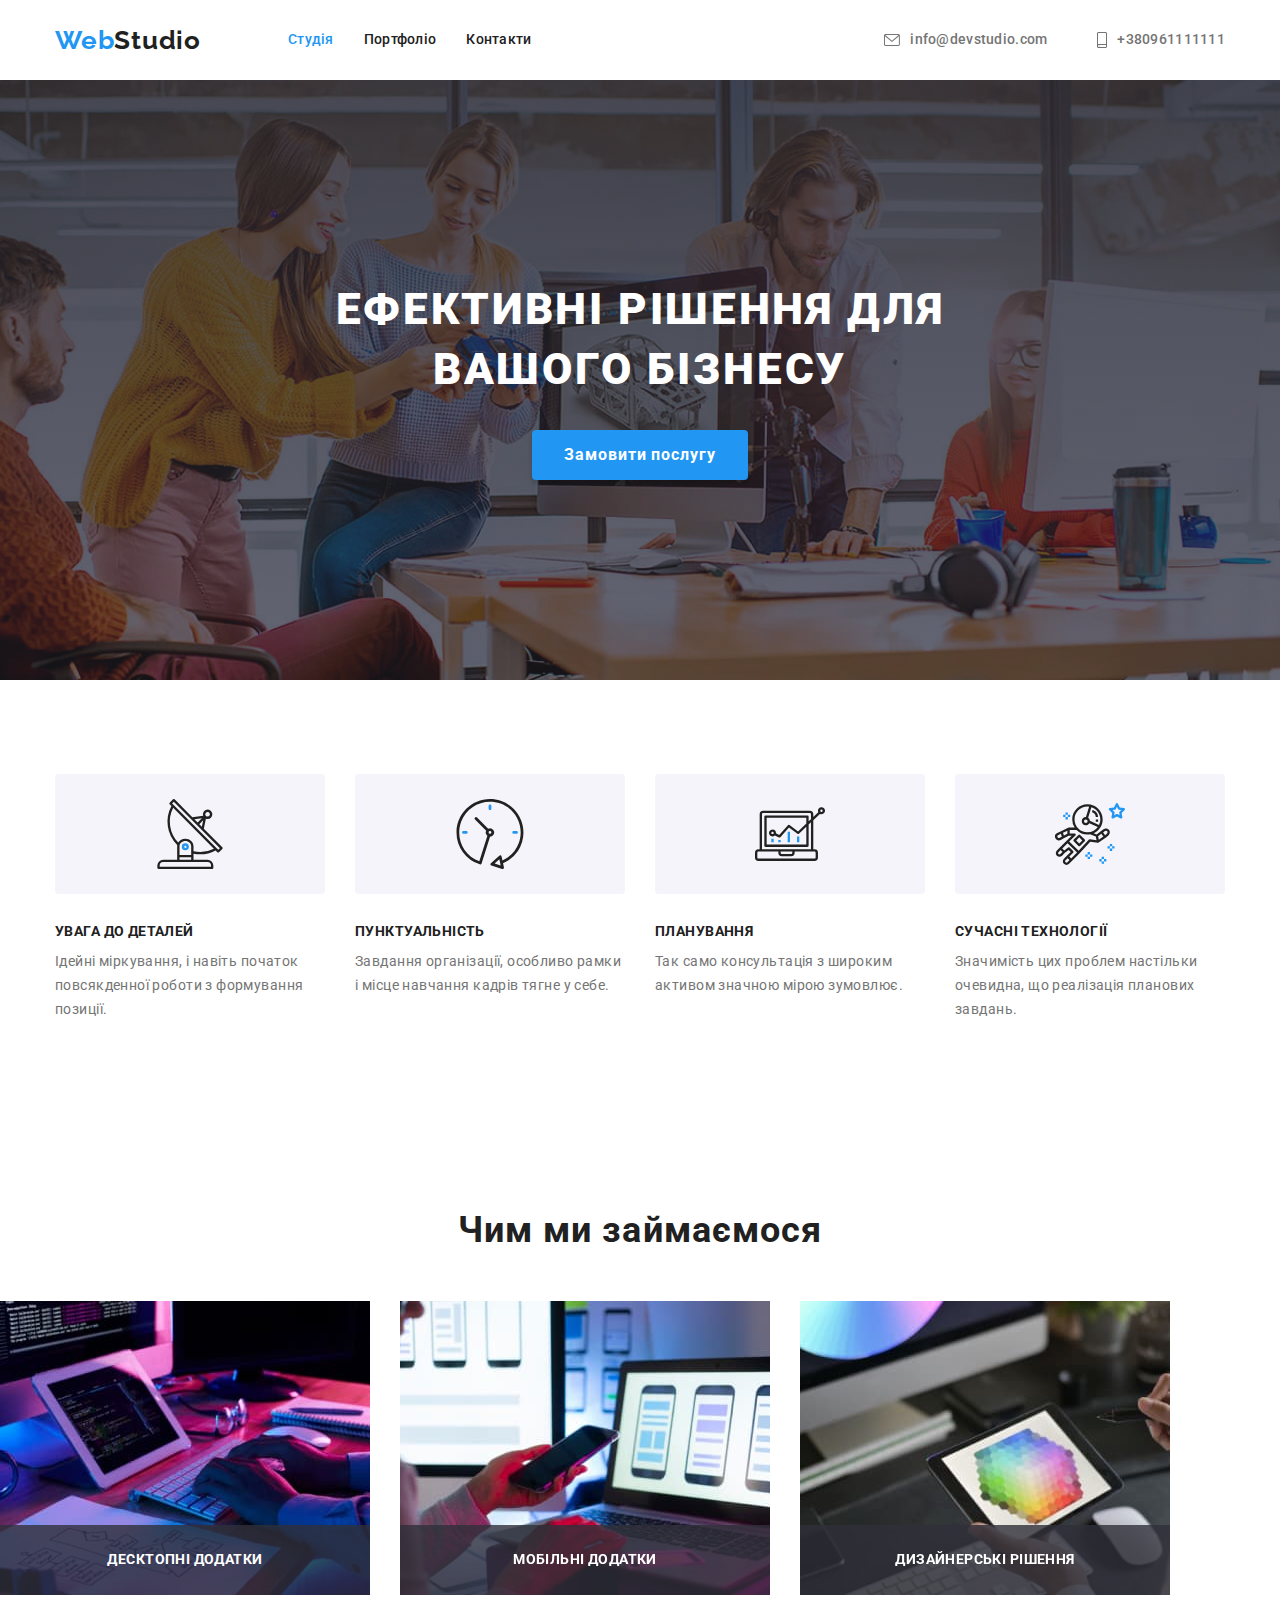
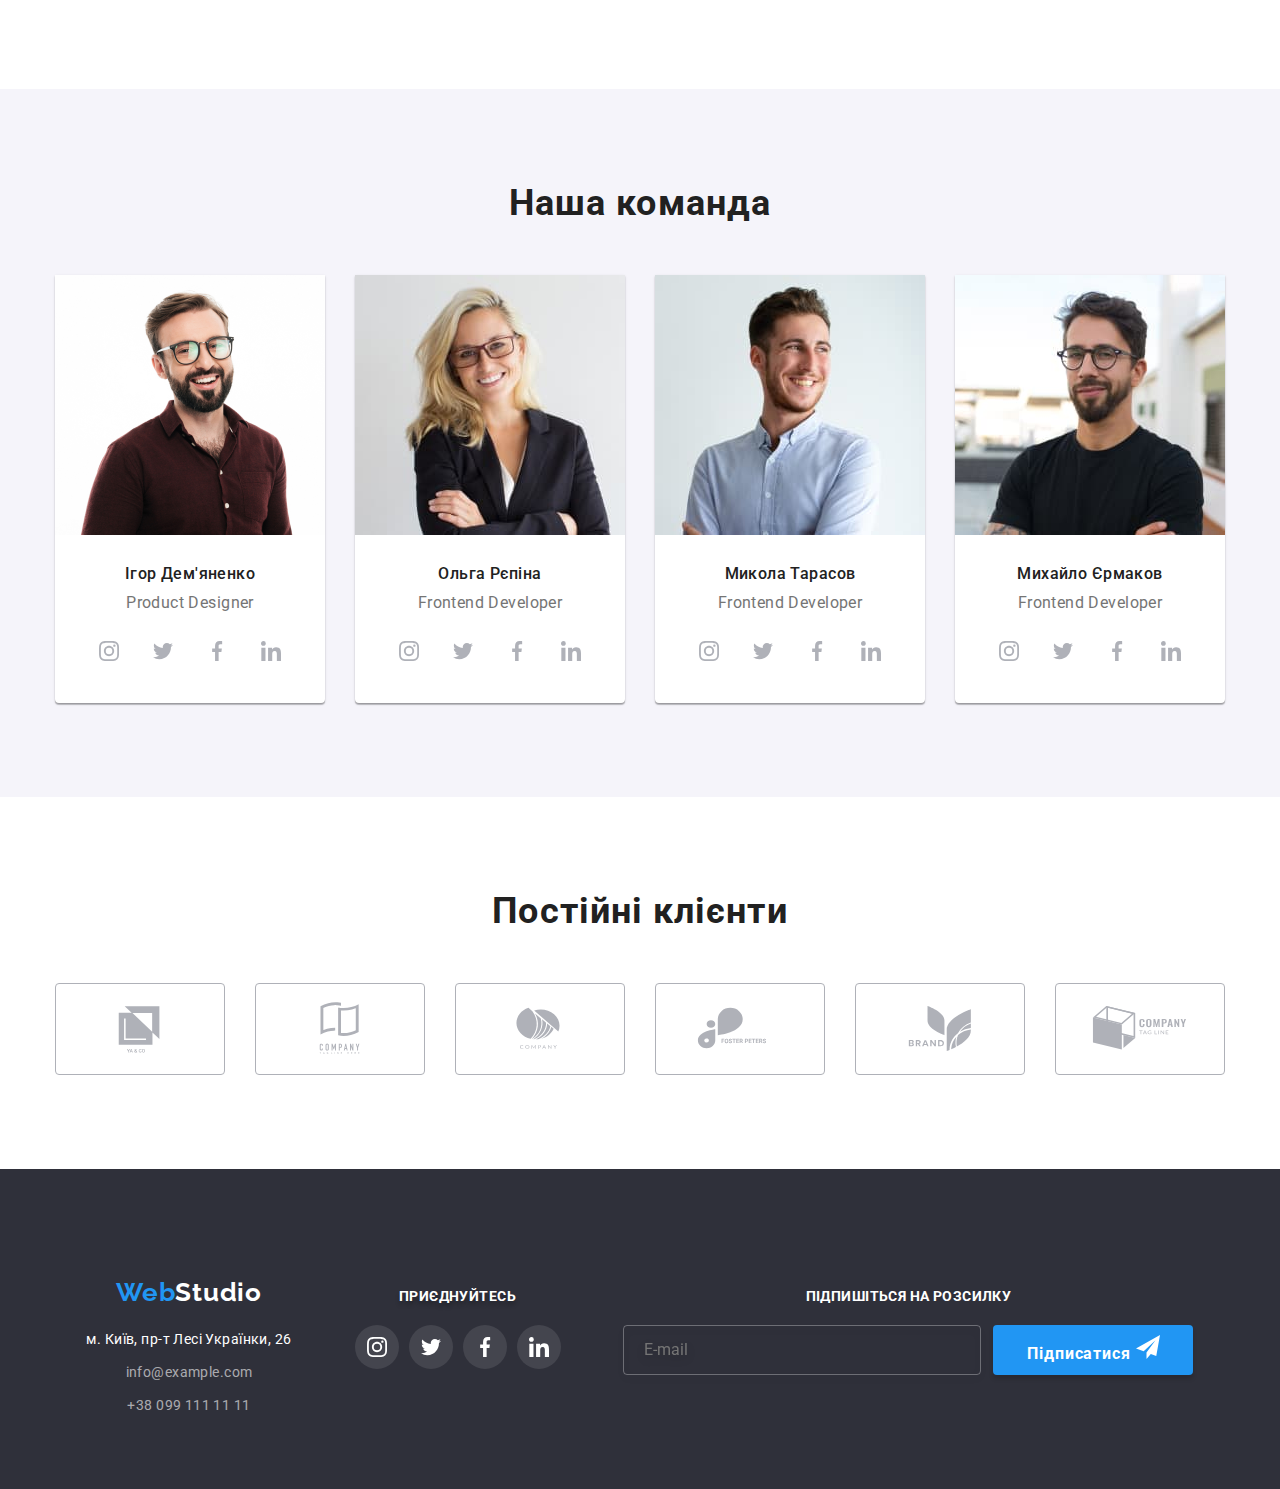
==== commit ad15023b: "123" ====
--- a/index.html
+++ b/index.html
@@ -203,8 +203,8 @@
     <!-- GALERY -->
 
 
-    <section class="section team">
-      <div class="container gallery">
+    <section class="section">
+      <div class="gallery">
         <h2 class="gallery__title">Чим ми займаємося</h2>
         <ul class="gallery__list list">
           <li class="gallery__item">
--- a/css/main.min.css
+++ b/css/main.min.css
@@ -1 +1 @@
-body{font-family:Roboto,sans-serif;color:var(--main-text-color);font-size:14px;letter-spacing:.03em}.section{padding-top:94px;padding-bottom:94px}@media screen and (max-with: 1199px){.section{padding-top:60px;padding-bottom:60px}}a{text-decoration:none}.menu{list-style:none}.list{list-style:none;padding-left:0;margin:0}.link{text-decoration:none}.link:hover,.link:focus{color:var(--accent-color)}h1,h2,h3,h4,h5,h6,p{margin:0}ul{margin:0;padding-left:0}.section{padding-top:94px;padding-bottom:94px}img{display:block;max-width:100%;height:auto}.hero-btn{cursor:pointer;border:none;border-radius:4px}:root{--main-text-color: #212121;--secondary-text-color: #757575;--header-color: #ececec;--accent-color: #2196f3;--background-footer-color: #2f303a;--footer-text-color: rgba(255, 255, 255, 0.6);--logo-text-color: #000000;--main-font: Roboto, sans serif;--backround-color: #ffffff;--logo-color: #2f303a;--img-portfolio-text: #eeeeee;--socials-icon-color: #afb1b8;--animation-timing-function: cubic-bezier(0.4, 0, 0.2, 1);--form-border-color: rgba(33 33, 33, 0.2)}.section{padding-bottom:94px;padding-top:94px}@media screen and (max-width: 1200px){.section{padding-top:60px;padding-bottom:60px}}.visually-hidden{position:absolute;width:1px;height:1px;margin:-1px;border:0;padding:0;white-space:nowrap;-webkit-clip-path:inset(100%);clip-path:inset(100%);clip:rect(0 0 0 0);overflow:hidden;margin:-1px}.benefits{padding-top:60px;padding-bottom:0}@media screen and (min-width: 1200px){.benefits{padding-top:94px;padding-bottom:94px}}.visually-hidden{position:absolute;width:1px;height:1px;margin:-1px;border:0;padding:0;white-space:nowrap;-webkit-clip-path:inset(100%);clip-path:inset(100%);clip:rect(0 0 0 0);overflow:hidden;margin:-1px}.benefits__list{display:block}@media screen and (min-width: 768px){.benefits__list{display:-webkit-box;display:-ms-flexbox;display:flex;-ms-flex-wrap:wrap;flex-wrap:wrap;gap:30px;text-align:center}}@media screen and (min-width: 1200px){.benefits__list{display:-webkit-box;display:-ms-flexbox;display:flex;-ms-flex-wrap:nowrap;flex-wrap:nowrap}}@media screen and (min-width: 768px){.benefits__item{max-width:354px}}@media screen and (min-width: 1200px){.benefits__item{max-width:270px}}.benefits__icon{-webkit-box-pack:center;-ms-flex-pack:center;justify-content:center;-webkit-box-align:center;-ms-flex-align:center;align-items:center;gap:30px;height:120px}.benefits__name{height:120px;margin-bottom:30px;background-color:#f5f4fa;border-radius:4px;display:-webkit-box;display:-ms-flexbox;display:flex;-webkit-box-align:center;-ms-flex-align:center;align-items:center;-webkit-box-pack:center;-ms-flex-pack:center;justify-content:center}.benefits__title{font-weight:700;font-size:14px;line-height:1.14;text-transform:uppercase;color:var(--main-text-color);margin-bottom:10px}@media screen and (max-width: 767px){.benefits__title{text-align:center}}.benefits-pre__title{font-size:14px;line-height:1.71;letter-spacing:.03em;color:var(--secondary-text-color)}@media screen and (min-width: 480px){.benefits-pre__title{width:100%}}@media screen and (max-width: 768px){.clients__title{font-weight:700;font-size:28px;line-height:1.17}}@media screen and (min-width: 480px){.clients__title{font-weight:700;font-size:28px;line-height:1.17;margin-bottom:30px}}.clients__title{font-weight:700;font-size:36px;line-height:1.16;text-align:center;margin-bottom:50px}.gallery__title,.about-our-team,.clients__title{margin-bottom:30px;font-weight:700;font-size:28px;line-height:1.18;text-align:center;letter-spacing:.03em;color:#212121}@media screen and (min-width: 1200px){.gallery__title,.about-our-team,.clients__title{margin-bottom:50px;font-size:36px;line-height:1.16}}.clients__list{display:-webkit-box;display:-ms-flexbox;display:flex;-ms-flex-wrap:wrap;flex-wrap:wrap;gap:30px}@media screen and (min-width: 1200px){.clients__list{-webkit-box-pack:justify;-ms-flex-pack:justify;justify-content:space-between}}@media screen and (max-width: 768px){.clients__item{-ms-flex-preferred-size:calc((100% - 30px)/2);flex-basis:calc((100% - 30px)/2)}}.clients__link{display:-webkit-box;display:-ms-flexbox;display:flex;-webkit-box-align:center;-ms-flex-align:center;align-items:center;-webkit-box-pack:center;-ms-flex-pack:center;justify-content:center;width:100%;height:92px;color:var(--socials-icon-color);border:1px solid currentColor;border-radius:4px;-webkit-transition:color 250ms var(--animation-timing-function);transition:color 250ms var(--animation-timing-function)}.clients__link:hover,.clients__link:focus{color:var(--accent-color)}@media screen and (min-width: 480px){.clients__link{width:210px}}@media screen and (min-width: 1200px){.clients__link{width:170px}}.clients__icon{fill:currentColor}.backdrop{position:fixed;top:0;left:0;width:100%;height:100%;opacity:1;-webkit-transition:opacity 250ms var(--animation-timing-function),visibility 250ms var(--animation-timing-function);transition:opacity 250ms var(--animation-timing-function),visibility 250ms var(--animation-timing-function);background-color:rgba(0,0,0,.2);overflow:scroll}.backdrop.is-hidden{visibility:hidden;opacity:0;pointer-events:none}.backdrop.is-hidden .modal{-webkit-transform:translate(-50%, -50%) scale(0.8);transform:translate(-50%, -50%) scale(0.8)}.modal{position:absolute;top:50%;left:50%;width:528px;height:581px;padding:40px 40px;visibility:visible;opacity:1;-webkit-transition:-webkit-transform 250ms var(--animation-timing-function) opacity 250ms var(--animation-timing-function) visibility 250ms var(--animation-timing-function);transition:-webkit-transform 250ms var(--animation-timing-function) opacity 250ms var(--animation-timing-function) visibility 250ms var(--animation-timing-function);transition:transform 250ms var(--animation-timing-function) opacity 250ms var(--animation-timing-function) visibility 250ms var(--animation-timing-function);transition:transform 250ms var(--animation-timing-function) opacity 250ms var(--animation-timing-function) visibility 250ms var(--animation-timing-function), -webkit-transform 250ms var(--animation-timing-function) opacity 250ms var(--animation-timing-function) visibility 250ms var(--animation-timing-function);-webkit-transform:translate(-50%, -50%) scale(1);transform:translate(-50%, -50%) scale(1);border-radius:4px;background-color:var(--backround-color);-webkit-box-shadow:0px 1px 3px rgba(0,0,0,.12),0px 1px 1px rgba(0,0,0,.14),0px 2px 1px rgba(0,0,0,.2);box-shadow:0px 1px 3px rgba(0,0,0,.12),0px 1px 1px rgba(0,0,0,.14),0px 2px 1px rgba(0,0,0,.2)}@media screen and (max-width: 1199px){.modal{width:95%;max-width:450px;height:95%;max-height:609px;overflow:scroll}}@media screen and (min-width: 1200px){.modal{width:528px;height:581px}}.modal-text{margin-bottom:12px;font-weight:700;font-size:20px;line-height:1.15;text-align:center;color:var(--logo-text-color)}.form-field{position:relative;display:-webkit-box;display:-ms-flexbox;display:flex;-webkit-box-orient:vertical;-webkit-box-direction:normal;-ms-flex-direction:column;flex-direction:column;margin-bottom:10px;text-align:start;-webkit-transition:border-color 250ms var(--animation-timing-function);transition:border-color 250ms var(--animation-timing-function)}.icon-input{position:absolute;top:50%;left:15px;fill:var(--logo-text-color);-webkit-transition:fill 250ms var(--animation-timing-function);transition:fill 250ms var(--animation-timing-function)}.form-field:focus-within .form-input,.form-field:hover .form-input{border:1px solid var(--accent-color)}.form-field:focus-within .icon-input,.form-field:hover .icon-input{fill:var(--accent-color)}.form-label{margin-bottom:4px;color:var(--secondary-text-color);display:-webkit-box;display:-ms-flexbox;display:flex}.form-input{padding:11px 12px;padding-left:43px;border:1px solid rgba(33,33,33,.2);border-radius:4px;-webkit-transition:border 250ms var(--animation-timing-function);transition:border 250ms var(--animation-timing-function);outline:rgba(0,0,0,0)}.form-field:focus-within .form-area,.form-field:hover .form-area{border:1px solid var(--accent-color)}.form-textarea::-webkit-input-placeholder{color:rgba(117,117,117,.5)}.form-textarea::-moz-placeholder{color:rgba(117,117,117,.5)}.form-textarea:-ms-input-placeholder{color:rgba(117,117,117,.5)}.form-textarea::-ms-input-placeholder{color:rgba(117,117,117,.5)}.form-textarea::placeholder{color:rgba(117,117,117,.5)}.form-textarea{margin-bottom:20px}.form-area{width:100%;height:120px;padding:12px 16px;resize:none;-webkit-transition:border 250ms var(--animation-timing-function);transition:border 250ms var(--animation-timing-function);outline:rgba(0,0,0,0);border:1px solid rgba(33,33,33,.2);border-radius:4px}.agreement-form{margin-bottom:30px;padding-right:11px;padding-left:70px}.check-input{position:absolute;-webkit-appearance:none;-moz-appearance:none;appearance:none}.checkbox{position:absolute;bottom:124px;left:85px;width:16px;height:15px;border:2px solid var(--logo-text-color);border-radius:1px;background-color:var(--backround-color)}.check-input:checked+.checkbox{border-color:var(--accent-color);background-size:contain;background-origin:border-box;background-color:var(--accent-color);background-image:url("data:image/svg+xml;charset=UTF-8,%3csvg width='16' height='15' viewBox='0 0 16 15' fill='none' xmlns='http://www.w3.org/2000/svg'%3e%3crect width='16' height='15' rx='2' fill='%232196F3'/%3e%3cpath d='M3.95703 7.75166L3.88825 7.68604L3.81923 7.75141L2.93123 8.59258L2.85486 8.66492L2.93097 8.73753L6.42671 12.0724L6.49574 12.1382L6.56476 12.0724L14.069 4.91352L14.1449 4.84116L14.069 4.76881L13.1873 3.92764L13.1183 3.86183L13.0493 3.92761L6.49577 10.1735L3.95703 7.75166Z' fill='white' stroke='white' stroke-width='0.2'/%3e%3c/svg%3e")}.agreement-label{font-size:14px;line-height:1.7;letter-spacing:.03em;display:-webkit-box;display:-ms-flexbox;display:flex;-webkit-box-align:center;-ms-flex-align:center;align-items:center;-webkit-box-pack:center;-ms-flex-pack:center;justify-content:center}.agreement-text{text-decoration:underline;color:var(--accent-color)}.submit-button:hover,.submit-button:focus{background-color:#188ce8;-webkit-box-shadow:0px 4px 4px rgba(0,0,0,.15);box-shadow:0px 4px 4px rgba(0,0,0,.15)}.modal-button{position:absolute;top:8px;right:8px;border-radius:50%;background-color:var(--backround-color);border:1px solid rgba(0,0,0,.1);width:30px;height:30px;padding:0;cursor:pointer;display:-webkit-box;display:-ms-flexbox;display:flex;-webkit-box-align:center;-ms-flex-align:center;align-items:center;-webkit-box-pack:center;-ms-flex-pack:center;justify-content:center;-webkit-transition:fill 250ms var(--animation-timing-function);transition:fill 250ms var(--animation-timing-function)}.jumpin-button{-webkit-animation:junpin-button .9s both;animation:junpin-button .9s both}@-webkit-keyframes junpin-button{0%{-webkit-transform:translateY(-45px);transform:translateY(-45px);-webkit-animation-timing-function:ease-in;animation-timing-function:ease-in;opacity:1}24%{opacity:1}40%{-webkit-transform:translateY(-24px);transform:translateY(-24px);-webkit-animation-timing-function:ease-in;animation-timing-function:ease-in}65%{-webkit-transform:translateY(-12px);transform:translateY(-12px);-webkit-animation-timing-function:ease-in;animation-timing-function:ease-in}82%{-webkit-transform:translateY(-6px);transform:translateY(-6px);-webkit-animation-timing-function:ease-in;animation-timing-function:ease-in}93%{-webkit-transform:translateY(-4px);transform:translateY(-4px);-webkit-animation-timing-function:ease-in;animation-timing-function:ease-in}25%,55%,75%,87%{-webkit-transform:translateY(0px);transform:translateY(0px);-webkit-animation-timing-function:ease-out;animation-timing-function:ease-out}100%{-webkit-transform:translateY(0px);transform:translateY(0px);-webkit-animation-timing-function:ease-out;animation-timing-function:ease-out;opacity:1}}@keyframes junpin-button{0%{-webkit-transform:translateY(-45px);transform:translateY(-45px);-webkit-animation-timing-function:ease-in;animation-timing-function:ease-in;opacity:1}24%{opacity:1}40%{-webkit-transform:translateY(-24px);transform:translateY(-24px);-webkit-animation-timing-function:ease-in;animation-timing-function:ease-in}65%{-webkit-transform:translateY(-12px);transform:translateY(-12px);-webkit-animation-timing-function:ease-in;animation-timing-function:ease-in}82%{-webkit-transform:translateY(-6px);transform:translateY(-6px);-webkit-animation-timing-function:ease-in;animation-timing-function:ease-in}93%{-webkit-transform:translateY(-4px);transform:translateY(-4px);-webkit-animation-timing-function:ease-in;animation-timing-function:ease-in}25%,55%,75%,87%{-webkit-transform:translateY(0px);transform:translateY(0px);-webkit-animation-timing-function:ease-out;animation-timing-function:ease-out}100%{-webkit-transform:translateY(0px);transform:translateY(0px);-webkit-animation-timing-function:ease-out;animation-timing-function:ease-out;opacity:1}}.form-button{font-weight:700;font-size:16px;line-height:1.87;display:block;-webkit-box-align:center;-ms-flex-align:center;align-items:center;text-align:center;letter-spacing:.06em;color:#fff;padding:10px 52px;margin-top:30px;margin:0 auto;cursor:pointer;background:#188ce8;-webkit-box-shadow:0px 4px 4px rgba(0,0,0,.15);box-shadow:0px 4px 4px rgba(0,0,0,.15);border-radius:4px;border:none}.close-icon{fill:var(--logo-text-color);-webkit-transition:fill 250ms var(--animation-timing-function);transition:fill 250ms var(--animation-timing-function)}.close-icon:hover,.close-icon:focus{fill:var(--accent-color)}.team{padding-top:0}@media screen and (max-width: 1200px){.team{display:none}}.gallery__item:not(:last-child){margin-right:30px}.gallery__list{display:-webkit-box;display:-ms-flexbox;display:flex}.gallery__title{font-weight:700;font-size:36px;line-height:1.16;text-align:center;color:var(--main-text-color);margin-bottom:50px}.overlay__box{display:-webkit-box;display:-ms-flexbox;display:flex;position:relative;-webkit-box-align:end;-ms-flex-align:end;align-items:flex-end;opacity:1}.overlay__text{display:-webkit-box;display:-ms-flexbox;display:flex;position:absolute;-webkit-box-align:center;-ms-flex-align:center;align-items:center;-webkit-box-pack:center;-ms-flex-pack:center;justify-content:center;bottom:0;width:370px;height:70px;color:var(--backround-color);font-weight:700;line-height:1.14;text-transform:uppercase;background:rgba(47,48,58,.8)}.header-container{display:-webkit-box;display:-ms-flexbox;display:flex;-webkit-box-align:center;-ms-flex-align:center;align-items:center;-webkit-box-pack:justify;-ms-flex-pack:justify;justify-content:space-between;position:relative}.header-nav-list{display:-webkit-box;display:-ms-flexbox;display:flex;margin-left:87px;gap:30px}@media screen and (max-width: 768px){.header-nav-list{display:none}}.header-list{display:-webkit-box;display:-ms-flexbox;display:flex;margin-left:auto;-webkit-box-align:center;-ms-flex-align:center;align-items:center;gap:50px}@media screen and (max-width: 768px){.header-list{display:none}}@media screen and (min-width: 768px)and (max-width: 1200px){.header-list{display:block}}.header-logo{font-family:"Raleway";font-weight:700;font-size:26px;line-height:1.19;letter-spacing:.03em;padding-top:16px;padding-bottom:16px;display:block}.header-logo:hover,.header-logo:focus{color:#188ce8}.first-part{color:#2196f3}.last-part{color:#000}.header-nav-link{font-family:Roboto,sans-serif;font-weight:500;line-height:1.14;letter-spacing:.02em;color:var(--main-text-color);padding-top:32px;padding-bottom:32px;display:block;-webkit-transition:color 250ms var(--animation-timing-function);transition:color 250ms var(--animation-timing-function)}.header-link-mail{font-style:normal;font-weight:500;line-height:1.14;letter-spacing:.02em;display:-webkit-box;display:-ms-flexbox;display:flex;-webkit-box-align:center;-ms-flex-align:center;align-items:center;color:var(--secondary-text-color);-webkit-transition:color 250ms var(--animation-timing-function);transition:color 250ms var(--animation-timing-function)}.header-tel{font-weight:500;line-height:1.14;letter-spacing:.02em;color:var(--secondary-text-color);display:-webkit-box;display:-ms-flexbox;display:flex;-webkit-box-align:center;-ms-flex-align:center;align-items:center;-webkit-transition:color 250ms var(--animation-timing-function);transition:color 250ms var(--animation-timing-function)}.icon-mail{fill:currentColor;margin-right:10px}.icon-phone{fill:currentColor;margin-right:10px}.header-link-mail:hover .icon-mail,.header-link-mail:focus .icon-mail{color:var(--accent-color--)}.header-item{display:block;text-decoration:none}.current a{color:var(--accent-color)}.current a .header-item.current::after{position:absolute;bottom:0;left:0;content:"";margin-bottom:-1px}@media screen and (max-width: 768px){.header-nav{display:none}}.section{padding-top:60px;padding-bottom:60px;background-color:var(--section-color)}@media screen and (min-width: 1200px){.section{padding-top:94px;padding-bottom:94px}}.about-list{display:block;gap:30px}@media screen and (min-width: 768px){.about-list{display:-webkit-box;display:-ms-flexbox;display:flex;-ms-flex-wrap:wrap;flex-wrap:wrap;gap:30px}}@media screen and (min-width: 480px){.about-list{gap:30px}}.about-item{width:450px;-webkit-box-shadow:0px 1px 3px rgba(0,0,0,.12),0px 1px 1px rgba(0,0,0,.14),0px 2px 1px rgba(0,0,0,.2);box-shadow:0px 1px 3px rgba(0,0,0,.12),0px 1px 1px rgba(0,0,0,.14),0px 2px 1px rgba(0,0,0,.2);border-radius:0px 0px 4px 4px;background-color:var(--backround-color)}@media screen and (min-width: 768px){.about-item{width:354px}}@media screen and (min-width: 1200px){.about-item{width:270px}}.about-item .about-item:not(:last-child){gap:10px}@media screen and (min-width: 768px){.about-item .about-item:not(:last-child){margin-bottom:0px}}@media screen and (min-width: 1200px){.about-item .about-item:not(:last-child){margin-bottom:0px}}.socials-list{display:-webkit-box;display:-ms-flexbox;display:flex;text-align:center;-webkit-box-pack:center;-ms-flex-pack:center;justify-content:center;gap:10px}.img-text{padding-top:30px;padding-bottom:30px}.section-team{background-color:#f5f4fa}.workers-img{-webkit-transition:-webkit-transform 1000ms ease;transition:-webkit-transform 1000ms ease;transition:transform 1000ms ease;transition:transform 1000ms ease, -webkit-transform 1000ms ease}.about-item{overflow:hidden}.about-item:hover .workers-img{-webkit-transform:scale(1.2);transform:scale(1.2)}.about-our-team{font-weight:700;font-size:28px;line-height:1.17;margin-bottom:30px;text-align:center;-webkit-box-pack:center;-ms-flex-pack:center;justify-content:center}@media screen and (min-width: 1200px){.about-our-team{font-weight:700;font-size:36px;line-height:1.16;margin-bottom:50px}}.about-title{font-weight:500;font-size:16px;line-height:1.18;color:var(--main-text-color);margin-bottom:10px;text-align:center}.about-pre-title{font-size:16px;line-height:1.18;color:var(--secondary-text-color);text-align:center;margin-bottom:16px}.socials-link{display:-webkit-box;display:-ms-flexbox;display:flex;-webkit-box-align:center;-ms-flex-align:center;align-items:center;-webkit-box-pack:center;-ms-flex-pack:center;justify-content:center;width:44px;height:44px;color:var(--socials-icon-color);border-radius:50%;-webkit-transition:color 250ms var(--animation-timing-function),background-color 250ms var(--animation-timing-function);transition:color 250ms var(--animation-timing-function),background-color 250ms var(--animation-timing-function)}.socials-link:hover,.socials-link:focus{background-color:var(--accent-color);color:#fff}.socials-icon{fill:currentColor}.container{padding:0 15px;margin:0 auto}@media screen and (min-width: 480px){.container{width:480px}}@media screen and (min-width: 768px){.container{width:768px}}@media screen and (min-width: 1200px){.container{width:1200px}}.menu{display:-webkit-box;display:-ms-flexbox;display:flex}@media(max-width: 767px){.menu{display:none}}.menu-toggle{min-height:40px;min-width:40px;display:-webkit-box;display:-ms-flexbox;display:flex;-webkit-box-align:center;-ms-flex-align:center;align-items:center;-webkit-box-pack:center;-ms-flex-pack:center;justify-content:center;margin:0;padding:0;background-color:rgba(0,0,0,0);cursor:pointer;border:none;border-radius:50%;outline:none}@media screen and (min-width: 768px){.menu-toggle{display:none}}.menu-container{position:fixed;top:0;left:0;display:-webkit-box;display:-ms-flexbox;display:flex;-webkit-box-orient:vertical;-webkit-box-direction:normal;-ms-flex-direction:column;flex-direction:column;width:100%;height:100%;padding:48px 40px;background-color:var(--backround-color);z-index:999;-webkit-transform:translateX(100%);transform:translateX(100%);-webkit-transition:-webkit-transform 250ms ease-in-out;transition:-webkit-transform 250ms ease-in-out;transition:transform 250ms ease-in-out;transition:transform 250ms ease-in-out, -webkit-transform 250ms ease-in-out}.menu-container.is-open{-webkit-transform:translateX(0);transform:translateX(0)}.menu-container .menu-toggle{position:absolute;top:10px;right:15px;fill:#212121;-webkit-transition:fill 250ms cubic-bezier(0.4, 0, 0.2, 1);transition:fill 250ms cubic-bezier(0.4, 0, 0.2, 1)}.menu-container .menu-toggle:hover,.menu-container .menu-toggle:focus{fill:#2196f3}.mobile-menu{display:block;margin-bottom:auto}.mobile-menu .mobile-menu__item:not(:last-child){margin-bottom:30px}.mobile-menu .mobile-menu__link{font-weight:500;font-size:40px;line-height:1.17;text-align:center;letter-spacing:.02em;color:#212121}.mobile-menu .mobile-menu__link--current{color:#2196f3}.mobile-contacts{margin-bottom:64px;display:block;font-weight:500;line-height:1.17;letter-spacing:.02em}.mobile-contacts .mobile-contacts__link-email{font-weight:500;font-size:24px;line-height:1.16;letter-spacing:.02em;color:#757575}.mobile-contacts .mobile-contacts__link-phone{font-size:34px;line-height:1.17;letter-spacing:.02em;color:#2196f3}.mobile-contacts .mobile-contacts__item:not(:last-child){margin-bottom:30px}.mobile-socials{display:-webkit-box;display:-ms-flexbox;display:flex;-ms-flex-wrap:wrap;flex-wrap:wrap;row-gap:15px}.mobile-socials__item:not(:last-child)::after{content:"";margin-left:10px;margin-right:10px;border:1px solid rgba(33,33,33,.2);-webkit-transform:rotate(90deg);transform:rotate(90deg)}.mobile-socials__link{font-weight:500;font-size:18px;line-height:1.22;letter-spacing:.02em;color:#2196f3}.footer{background-color:var(--background-footer-color);padding:60px 0}.footer-container{display:-webkit-box;display:-ms-flexbox;display:flex}@media screen and (min-width: 480px){.footer-container{-webkit-box-pack:justify;-ms-flex-pack:justify;justify-content:space-between;text-align:center}}@media screen and (min-width: 768px)and (max-width: 1199px){.footer-container{-ms-flex-wrap:wrap;flex-wrap:wrap;-webkit-box-orient:horizontal;-webkit-box-direction:normal;-ms-flex-direction:row;flex-direction:row;-webkit-box-pack:justify;-ms-flex-pack:justify;justify-content:space-between}}@media screen and (min-width: 1200px){.footer-container{-webkit-box-orient:horizontal;-webkit-box-direction:normal;-ms-flex-direction:row;flex-direction:row;-webkit-box-align:baseline;-ms-flex-align:baseline;align-items:baseline;text-align:left}}.address{text-align:center;-webkit-box-pack:center;-ms-flex-pack:center;justify-content:center;margin-bottom:60px}@media screen and (max-width: 767px){.address{min-width:450px}}@media screen and (min-width: 768px)and (max-width: 1199px){.address{width:232px;margin-left:60px}}@media screen and (min-width: 1200px){.address{min-width:231px;margin-left:0px;margin-bottom:0px;margin-right:70px}}@media screen and (min-width: 1200px){.sign-up-title{margin:right 12px;display:-webkit-box;display:-ms-flexbox;display:flex;gap:12px}}@media screen and (min-width: 1200px){.sign-up-input{width:358px;margin-bottom:0px}}.container-icon{margin-left:70px}.footer-address{margin-top:20px}.footer-item:not(:last-child){margin-bottom:9px}.footer-link-map{font-size:14px;line-height:1.71;color:#fff;-webkit-transition:color 250ms var(--animation-timing-function);transition:color 250ms var(--animation-timing-function)}.footer-link .footer-tel{font-size:14px;line-height:1.71;color:var(--footer-text-color);-webkit-transition:color 250ms var(--animation-timing-function);transition:color 250ms var(--animation-timing-function)}@media screen and (max-width: 1199px){.container-icon{margin-bottom:60px}}@media screen and (min-width: 1200px){.container-icon{display:-webkit-box;display:-ms-flexbox;display:flex;-webkit-box-pack:center;-ms-flex-pack:center;justify-content:center;margin-left:70px;-webkit-box-orient:vertical;-webkit-box-direction:normal;-ms-flex-direction:column;flex-direction:column}}.text-footer{font-weight:700;font-size:14px;line-height:1.14;text-transform:uppercase;margin-bottom:20px;color:var(--backround-color);text-shadow:0px 4px 4px rgba(0,0,0,.25)}.socials-link-item{display:-webkit-box;display:-ms-flexbox;display:flex;-webkit-box-align:center;-ms-flex-align:center;align-items:center;-webkit-box-pack:center;-ms-flex-pack:center;justify-content:center;width:44px;height:44px;border-radius:50%;background:rgba(255,255,255,.1);color:#fff;-webkit-transition:background-color 250ms var(--animation-timing-function);transition:background-color 250ms var(--animation-timing-function)}.socials-link-item:hover,.socials-link-item:focus{background-color:#2196f3;color:#fff}.socials-icon-footer{fill:currentColor}.sign-up-with-btn{gap:12px}.sign-up-title{font-weight:700;font-size:14px;line-height:1.14;text-transform:uppercase;color:var(--backround-color);margin-bottom:20px}.sign-up-button{gap:12px;-webkit-box-align:center;-ms-flex-align:center;align-items:center;-webkit-box-pack:center;-ms-flex-pack:center;justify-content:center}@media screen and (max-width: 1199px){.sign-up-button{margin:auto;margin-top:20px}}.sign-up-input{width:100%;height:50px;background-color:rgba(0,0,0,0);border:1px solid rgba(255,255,255,.3);border-radius:4px;-webkit-filter:drop-shadow(0px 4px 4px rgba(0, 0, 0, 0.15));filter:drop-shadow(0px 4px 4px rgba(0, 0, 0, 0.15));color:var(--secondary-text-color);padding-left:20px}.input-container{position:relative}@media screen and (min-width: 480px){.input-container{display:block}}.form-with-label{display:block;font-size:16px;line-height:1.25;color:rgba(255,255,255,.6)}.sign-up-button{-webkit-box-align:center;-ms-flex-align:center;align-items:center;text-align:center;background-color:var(--accent-color);font-weight:700;font-size:16px;line-height:1.87;color:var(--backround-color);border:none;padding:10px 28px;width:200px;height:50px;letter-spacing:.06em;-webkit-box-shadow:0px 4px 4px rgba(0,0,0,.15);box-shadow:0px 4px 4px rgba(0,0,0,.15);border-radius:4px;cursor:pointer}.footer-logo{font-family:"Raleway";font-style:normal;font-weight:700;font-size:26px;line-height:1.19;letter-spacing:.03em}.first-part{color:#2196f3}.second-part{color:#fff}.footer-link-map{font-family:Roboto;font-style:normal;font-weight:400;font-size:14px;line-height:1.71;letter-spacing:.03em;color:#fff;-webkit-transition:color 250ms var(--animation-timing-function);transition:color 250ms var(--animation-timing-function)}.footer-link,.footer-tel{font-family:Roboto;font-style:normal;font-weight:400;font-size:14px;line-height:1.71;letter-spacing:.03em;color:var(--footer-text-color);-webkit-transition:color 250ms var(--animation-timing-function);transition:color 250ms var(--animation-timing-function)}.hero-section{margin-left:auto;margin-right:auto;background-repeat:no-repeat;background-size:cover;background-position:center;background-image:-webkit-gradient(linear, left top, left bottom, from(rgba(47, 48, 58, 0.7)), to(rgba(47, 48, 58, 0.4))),url("../images/images.index/hero/header-tel1.jpg");background-image:linear-gradient(180deg, rgba(47, 48, 58, 0.7), rgba(47, 48, 58, 0.4)),url("../images/images.index/hero/header-tel1.jpg")}@media(min-device-pixel-ratio: 2),(-webkit-min-device-pixel-ratio: 2),(min-resolution: 192dpi),(min-resolution: 2dppx){.hero-section{background-image:-webkit-gradient(linear, left top, left bottom, from(rgba(47, 48, 58, 0.7)), to(rgba(47, 48, 58, 0.4))),url("../images/images.index/hero/header-tel2x.jpg");background-image:linear-gradient(180deg, rgba(47, 48, 58, 0.7), rgba(47, 48, 58, 0.4)),url("../images/images.index/hero/header-tel2x.jpg")}}@media screen and (min-width: 481px){.hero-section{background-image:-webkit-gradient(linear, left top, left bottom, from(rgba(47, 48, 58, 0.7)), to(rgba(47, 48, 58, 0.4))),url("../images/images.index/hero/header-plan1.jpg");background-image:linear-gradient(180deg, rgba(47, 48, 58, 0.7), rgba(47, 48, 58, 0.4)),url("../images/images.index/hero/header-plan1.jpg")}}@media screen and (min-width: 481px)and (min-device-pixel-ratio: 2),screen and (min-width: 481px)and (-webkit-min-device-pixel-ratio: 2),screen and (min-width: 481px)and (min-resolution: 192dpi),screen and (min-width: 481px)and (min-resolution: 2dppx){.hero-section{background-image:-webkit-gradient(linear, left top, left bottom, from(rgba(47, 48, 58, 0.7)), to(rgba(47, 48, 58, 0.4))),url("../images/images.index/hero/header-plan2x.jpg");background-image:linear-gradient(180deg, rgba(47, 48, 58, 0.7), rgba(47, 48, 58, 0.4)),url("../images/images.index/hero/header-plan2x.jpg")}}@media screen and (min-width: 769px){.hero-section{background-image:-webkit-gradient(linear, left top, left bottom, from(rgba(47, 48, 58, 0.7)), to(rgba(47, 48, 58, 0.4))),url("../images/images.index/hero/headerdesktop1.jpg");background-image:linear-gradient(180deg, rgba(47, 48, 58, 0.7), rgba(47, 48, 58, 0.4)),url("../images/images.index/hero/headerdesktop1.jpg")}}@media screen and (min-width: 769px)and (min-device-pixel-ratio: 2),screen and (min-width: 769px)and (-webkit-min-device-pixel-ratio: 2),screen and (min-width: 769px)and (min-resolution: 192dpi),screen and (min-width: 769px)and (min-resolution: 2dppx){.hero-section{background-image:-webkit-gradient(linear, left top, left bottom, from(rgba(47, 48, 58, 0.7)), to(rgba(47, 48, 58, 0.4))),url("../images/images.index/hero/headerdesktop2x.jpg");background-image:linear-gradient(180deg, rgba(47, 48, 58, 0.7), rgba(47, 48, 58, 0.4)),url("../images/images.index/hero/headerdesktop2x.jpg")}}.hero-section{background-color:#2f303a}@media screen and (min-width: 1200px){.hero-section{padding-top:200px;padding-bottom:200px;height:600px}}.hero-first-title{font-weight:900;font-size:44px;line-height:1.36;text-align:center;color:var(--backround-color);letter-spacing:.06em;text-transform:uppercase;margin:0 auto;margin-bottom:30px;max-width:696px}@media screen and (max-width: 1199px){.hero-first-title{max-width:360px;font-size:26px;line-height:1.62}}.hero-btn{font-family:inherit;font-weight:700;font-size:16px;line-height:1.88;background:var(--accent-color);-webkit-box-shadow:0px 4px 4px rgba(0,0,0,.15);box-shadow:0px 4px 4px rgba(0,0,0,.15);letter-spacing:.06em;color:#fff;padding:10px 32px 10px 32px;display:block;margin:0 auto;-webkit-transition:background-color 250ms var(--animation-timing-function);transition:background-color 250ms var(--animation-timing-function)}.hero-btn:hover,.hero-btn:focus{background-color:#188ce8;-webkit-box-shadow:0px 4px 4px rgba(0,0,0,.15);box-shadow:0px 4px 4px rgba(0,0,0,.15);border-radius:4px}.our-works{padding-top:60px;padding-bottom:60px}@media screen and (min-width: 1200px){.our-works{padding-top:94px;padding-bottom:94px}}.current a{color:#2196f3}.header-logo{font-family:"Raleway";font-weight:700;font-size:26px;line-height:1.19;letter-spacing:.03em}.first-part{color:#2196f3}.last-part{color:#212121}.header-tel{font-weight:500;font-size:14px;line-height:1.71;letter-spacing:.02em;color:var(--secondary-text-color)}.thumb-cards{position:relative;overflow:hidden}.product-overlay{position:absolute;background:rgba(33,150,243,.9);top:0;left:0;width:100%;height:100%;padding:63px 24px;z-index:10;-webkit-transform:translateY(101%);transform:translateY(101%);-webkit-transition:-webkit-transform 250ms var(--animation-timing-function);transition:-webkit-transform 250ms var(--animation-timing-function);transition:transform 250ms var(--animation-timing-function);transition:transform 250ms var(--animation-timing-function), -webkit-transform 250ms var(--animation-timing-function)}.progect-nav:hover .product-overlay,.progect-nav:focus .product-overlay{-webkit-transform:translateY(0%);transform:translateY(0%)}.progect-nav{display:block;text-decoration:none;-webkit-transition:-webkit-box-shadow 250ms var(--animation-timing-function);transition:-webkit-box-shadow 250ms var(--animation-timing-function);transition:box-shadow 250ms var(--animation-timing-function);transition:box-shadow 250ms var(--animation-timing-function), -webkit-box-shadow 250ms var(--animation-timing-function)}.product-actions{position:absolute;padding:63px 24px;font-weight:400;font-size:18px;line-height:1.55;letter-spacing:.03em;color:var(--backround-color)}.filtres-list{display:-webkit-box;display:-ms-flexbox;display:flex;margin-bottom:50px;-webkit-box-pack:center;-ms-flex-pack:center;justify-content:center;gap:8px}@media screen and (min-width: 480px){.filtres-list{-ms-flex-wrap:wrap;flex-wrap:wrap;row-gap:8px;-webkit-column-gap:15px;-moz-column-gap:15px;column-gap:15px}}@media screen and (min-width: 768px){.filtres-list{-webkit-box-pack:center;-ms-flex-pack:center;justify-content:center;margin-bottom:30px}}@media screen and (min-width: 1200px){.filtres-list{margin-bottom:50px}}.progect-nav:hover,.progect-nav:focus{-webkit-box-shadow:0px 1px 1px rgba(0,0,0,.12),0px 4px 4px rgba(0,0,0,.06),1px 4px 6px rgba(0,0,0,.16);box-shadow:0px 1px 1px rgba(0,0,0,.12),0px 4px 4px rgba(0,0,0,.06),1px 4px 6px rgba(0,0,0,.16)}.btn-main{font-family:inherit;font-weight:500;font-size:16px;line-height:1.62;letter-spacing:.03em;color:var(--main-text-color);background:#f5f4fa;cursor:pointer;border-radius:4px;border:none;padding:6px 22px;-webkit-transition-property:color,background-color,-webkit-box-shadow;transition-property:color,background-color,-webkit-box-shadow;transition-property:color,background-color,box-shadow;transition-property:color,background-color,box-shadow,-webkit-box-shadow;-webkit-transition-duration:250ms;transition-duration:250ms;-webkit-transition-timing-function:var(--animation-timing-function);transition-timing-function:var(--animation-timing-function)}.btn-main:hover,.btn-main:focus{background:#188ce8;color:#fff;-webkit-box-shadow:0px 3px 1px rgba(0,0,0,.1),0px 1px 2px rgba(0,0,0,.08),0px 2px 2px rgba(0,0,0,.12);box-shadow:0px 3px 1px rgba(0,0,0,.1),0px 1px 2px rgba(0,0,0,.08),0px 2px 2px rgba(0,0,0,.12)}.examples-list{display:-webkit-box;display:-ms-flexbox;display:flex;-ms-flex-wrap:wrap;flex-wrap:wrap;gap:30px}@media screen and (min-width: 480px){.examples-list{-ms-flex-wrap:wrap;flex-wrap:wrap;row-gap:8px;-webkit-column-gap:15px;-moz-column-gap:15px;column-gap:15px}}@media screen and (min-width: 768px){.examples-list{-webkit-box-pack:center;-ms-flex-pack:center;justify-content:center;margin-bottom:30px}}@media screen and (min-width: 1200px){.examples-list{margin-bottom:50px}}.img-portfolio-text{padding:20px 24px;border-bottom:1px solid #eee;border-left:1px solid #eee;border-right:1px solid #eee}.hero-title{font-weight:700;font-size:18px;line-height:2;letter-spacing:.06em;color:var(--logo-text-color);margin-bottom:4px}.hero-pre-title{font-size:16px;line-height:1.8;letter-spacing:.03em;color:var(--secondary-text-color)}footer{background-color:var(--background-footer-color)}.footer-logo{font-family:"Raleway";font-style:normal;font-weight:700;font-size:26px;line-height:1.19;letter-spacing:.03em}.first-part{color:#2196f3}.second-part{color:#fff}.footer-link-map{font-family:Roboto;font-style:normal;font-weight:400;font-size:14px;line-height:1.71;letter-spacing:.03em;color:#fff;-webkit-transition:color 250ms var(--animation-timing-function);transition:color 250ms var(--animation-timing-function)}.footer-link,.footer-tel{font-family:Roboto;font-style:normal;font-weight:400;font-size:14px;line-height:1.71;letter-spacing:.03em;color:var(--footer-text-color);-webkit-transition:color 250ms var(--animation-timing-function);transition:color 250ms var(--animation-timing-function)}/*# sourceMappingURL=main.min.css.map */+body{font-family:Roboto,sans-serif;color:var(--main-text-color);font-size:14px;letter-spacing:.03em}.section{padding-top:94px;padding-bottom:94px}@media screen and (max-with: 1199px){.section{padding-top:60px;padding-bottom:60px}}a{text-decoration:none}.menu{list-style:none}.list{list-style:none;padding-left:0;margin:0}.link{text-decoration:none}.link:hover,.link:focus{color:var(--accent-color)}h1,h2,h3,h4,h5,h6,p{margin:0}ul{margin:0;padding-left:0}.section{padding-top:94px;padding-bottom:94px}img{display:block;max-width:100%;height:auto}.hero-btn{cursor:pointer;border:none;border-radius:4px}:root{--main-text-color: #212121;--secondary-text-color: #757575;--header-color: #ececec;--accent-color: #2196f3;--background-footer-color: #2f303a;--footer-text-color: rgba(255, 255, 255, 0.6);--logo-text-color: #000000;--main-font: Roboto, sans serif;--backround-color: #ffffff;--logo-color: #2f303a;--img-portfolio-text: #eeeeee;--socials-icon-color: #afb1b8;--animation-timing-function: cubic-bezier(0.4, 0, 0.2, 1);--form-border-color: rgba(33 33, 33, 0.2)}.section{padding-bottom:94px;padding-top:94px}@media screen and (max-width: 1200px){.section{padding-top:60px;padding-bottom:60px}}.visually-hidden{position:absolute;width:1px;height:1px;margin:-1px;border:0;padding:0;white-space:nowrap;-webkit-clip-path:inset(100%);clip-path:inset(100%);clip:rect(0 0 0 0);overflow:hidden;margin:-1px}.section{padding-top:60px;padding-bottom:0}@media screen and (min-width: 1200px){.section{padding-top:94px;padding-bottom:94px}}.visually-hidden{position:absolute;width:1px;height:1px;margin:-1px;border:0;padding:0;white-space:nowrap;-webkit-clip-path:inset(100%);clip-path:inset(100%);clip:rect(0 0 0 0);overflow:hidden;margin:-1px}.benefits__list{gap:30px}@media screen and (min-width: 768px){.benefits__list{display:-webkit-box;display:-ms-flexbox;display:flex;-ms-flex-wrap:wrap;flex-wrap:wrap;gap:30px}}@media screen and (min-width: 1200px){.benefits__list{display:-webkit-box;display:-ms-flexbox;display:flex;-ms-flex-wrap:nowrap;flex-wrap:nowrap}}@media screen and (min-width: 768px){.benefits__item{max-width:354px}}@media screen and (min-width: 1200px){.benefits__item{max-width:270px}}.benefits__icon{-webkit-box-pack:center;-ms-flex-pack:center;justify-content:center;-webkit-box-align:center;-ms-flex-align:center;align-items:center;gap:30px;height:120px}.benefits__name{height:120px;margin-bottom:30px;background-color:#f5f4fa;border-radius:4px;display:-webkit-box;display:-ms-flexbox;display:flex;-webkit-box-align:center;-ms-flex-align:center;align-items:center;-webkit-box-pack:center;-ms-flex-pack:center;justify-content:center}.benefits__title{font-weight:700;font-size:14px;line-height:1.14;text-transform:uppercase;color:var(--main-text-color);margin-bottom:10px}@media screen and (max-width: 767px){.benefits__title{text-align:center}}.benefits-pre__title{font-size:14px;line-height:1.71;letter-spacing:.03em;color:var(--secondary-text-color)}@media screen and (min-width: 480px){.benefits-pre__title{width:100%}}@media screen and (max-width: 768px){.clients__title{font-weight:700;font-size:28px;line-height:1.17}}@media screen and (min-width: 480px){.clients__title{font-weight:700;font-size:28px;line-height:1.17;margin-bottom:30px}}.clients__title{font-weight:700;font-size:36px;line-height:1.16;text-align:center;margin-bottom:50px}.gallery__title,.about-our-team,.clients__title{margin-bottom:30px;font-weight:700;font-size:28px;line-height:1.18;text-align:center;letter-spacing:.03em;color:#212121}@media screen and (min-width: 1200px){.gallery__title,.about-our-team,.clients__title{margin-bottom:50px;font-size:36px;line-height:1.16}}.clients__list{display:-webkit-box;display:-ms-flexbox;display:flex;-ms-flex-wrap:wrap;flex-wrap:wrap;gap:30px;-webkit-box-pack:center;-ms-flex-pack:center;justify-content:center}@media screen and (min-width: 1200px){.clients__list{-webkit-box-pack:justify;-ms-flex-pack:justify;justify-content:space-between}}.clients__link{display:-webkit-box;display:-ms-flexbox;display:flex;-webkit-box-align:center;-ms-flex-align:center;align-items:center;-webkit-box-pack:center;-ms-flex-pack:center;justify-content:center;width:100%;height:92px;color:var(--socials-icon-color);border:1px solid currentColor;border-radius:4px;-webkit-transition:color 250ms var(--animation-timing-function);transition:color 250ms var(--animation-timing-function)}.clients__link:hover,.clients__link:focus{color:var(--accent-color)}@media screen and (min-width: 480px){.clients__link{width:210px}}@media screen and (min-width: 768px){.clients__link{width:226px}}@media screen and (min-width: 1200px){.clients__link{width:170px}}.clients__icon{fill:currentColor}.backdrop{position:fixed;top:0;left:0;width:100%;height:100%;opacity:1;-webkit-transition:opacity 250ms var(--animation-timing-function),visibility 250ms var(--animation-timing-function);transition:opacity 250ms var(--animation-timing-function),visibility 250ms var(--animation-timing-function);background-color:rgba(0,0,0,.2);overflow:scroll}.backdrop.is-hidden{visibility:hidden;opacity:0;pointer-events:none}.backdrop.is-hidden .modal{-webkit-transform:translate(-50%, -50%) scale(0.8);transform:translate(-50%, -50%) scale(0.8)}.modal{position:absolute;top:50%;left:50%;width:528px;height:581px;padding:40px 40px;visibility:visible;opacity:1;-webkit-transition:-webkit-transform 250ms var(--animation-timing-function) opacity 250ms var(--animation-timing-function) visibility 250ms var(--animation-timing-function);transition:-webkit-transform 250ms var(--animation-timing-function) opacity 250ms var(--animation-timing-function) visibility 250ms var(--animation-timing-function);transition:transform 250ms var(--animation-timing-function) opacity 250ms var(--animation-timing-function) visibility 250ms var(--animation-timing-function);transition:transform 250ms var(--animation-timing-function) opacity 250ms var(--animation-timing-function) visibility 250ms var(--animation-timing-function), -webkit-transform 250ms var(--animation-timing-function) opacity 250ms var(--animation-timing-function) visibility 250ms var(--animation-timing-function);-webkit-transform:translate(-50%, -50%) scale(1);transform:translate(-50%, -50%) scale(1);border-radius:4px;background-color:var(--backround-color);-webkit-box-shadow:0px 1px 3px rgba(0,0,0,.12),0px 1px 1px rgba(0,0,0,.14),0px 2px 1px rgba(0,0,0,.2);box-shadow:0px 1px 3px rgba(0,0,0,.12),0px 1px 1px rgba(0,0,0,.14),0px 2px 1px rgba(0,0,0,.2)}@media screen and (max-width: 1199px){.modal{width:95%;max-width:450px;height:95%;max-height:609px;overflow:scroll}}@media screen and (min-width: 1200px){.modal{width:528px;height:581px}}.modal-text{margin-bottom:12px;font-weight:700;font-size:20px;line-height:1.15;text-align:center;color:var(--logo-text-color)}.form-field{position:relative;display:-webkit-box;display:-ms-flexbox;display:flex;-webkit-box-orient:vertical;-webkit-box-direction:normal;-ms-flex-direction:column;flex-direction:column;margin-bottom:10px;text-align:start;-webkit-transition:border-color 250ms var(--animation-timing-function);transition:border-color 250ms var(--animation-timing-function)}.icon-input{position:absolute;top:50%;left:15px;fill:var(--logo-text-color);-webkit-transition:fill 250ms var(--animation-timing-function);transition:fill 250ms var(--animation-timing-function)}.form-field:focus-within .form-input,.form-field:hover .form-input{border:1px solid var(--accent-color)}.form-field:focus-within .icon-input,.form-field:hover .icon-input{fill:var(--accent-color)}.form-label{margin-bottom:4px;color:var(--secondary-text-color);display:-webkit-box;display:-ms-flexbox;display:flex}.form-input{padding:11px 12px;padding-left:43px;border:1px solid rgba(33,33,33,.2);border-radius:4px;-webkit-transition:border 250ms var(--animation-timing-function);transition:border 250ms var(--animation-timing-function);outline:rgba(0,0,0,0)}.form-field:focus-within .form-area,.form-field:hover .form-area{border:1px solid var(--accent-color)}.form-textarea::-webkit-input-placeholder{color:rgba(117,117,117,.5)}.form-textarea::-moz-placeholder{color:rgba(117,117,117,.5)}.form-textarea:-ms-input-placeholder{color:rgba(117,117,117,.5)}.form-textarea::-ms-input-placeholder{color:rgba(117,117,117,.5)}.form-textarea::placeholder{color:rgba(117,117,117,.5)}.form-textarea{margin-bottom:20px}.form-area{width:100%;height:120px;padding:12px 16px;resize:none;-webkit-transition:border 250ms var(--animation-timing-function);transition:border 250ms var(--animation-timing-function);outline:rgba(0,0,0,0);border:1px solid rgba(33,33,33,.2);border-radius:4px}.agreement-form{margin-bottom:30px;padding-right:11px;padding-left:70px}.check-input{position:absolute;-webkit-appearance:none;-moz-appearance:none;appearance:none}.checkbox{position:absolute;bottom:124px;left:85px;width:16px;height:15px;border:2px solid var(--logo-text-color);border-radius:1px;background-color:var(--backround-color)}.check-input:checked+.checkbox{border-color:var(--accent-color);background-size:contain;background-origin:border-box;background-color:var(--accent-color);background-image:url("data:image/svg+xml;charset=UTF-8,%3csvg width='16' height='15' viewBox='0 0 16 15' fill='none' xmlns='http://www.w3.org/2000/svg'%3e%3crect width='16' height='15' rx='2' fill='%232196F3'/%3e%3cpath d='M3.95703 7.75166L3.88825 7.68604L3.81923 7.75141L2.93123 8.59258L2.85486 8.66492L2.93097 8.73753L6.42671 12.0724L6.49574 12.1382L6.56476 12.0724L14.069 4.91352L14.1449 4.84116L14.069 4.76881L13.1873 3.92764L13.1183 3.86183L13.0493 3.92761L6.49577 10.1735L3.95703 7.75166Z' fill='white' stroke='white' stroke-width='0.2'/%3e%3c/svg%3e")}.agreement-label{font-size:14px;line-height:1.7;letter-spacing:.03em;display:-webkit-box;display:-ms-flexbox;display:flex;-webkit-box-align:center;-ms-flex-align:center;align-items:center;-webkit-box-pack:center;-ms-flex-pack:center;justify-content:center}.agreement-text{text-decoration:underline;color:var(--accent-color)}.submit-button:hover,.submit-button:focus{background-color:#188ce8;-webkit-box-shadow:0px 4px 4px rgba(0,0,0,.15);box-shadow:0px 4px 4px rgba(0,0,0,.15)}.modal-button{position:absolute;top:8px;right:8px;border-radius:50%;background-color:var(--backround-color);border:1px solid rgba(0,0,0,.1);width:30px;height:30px;padding:0;cursor:pointer;display:-webkit-box;display:-ms-flexbox;display:flex;-webkit-box-align:center;-ms-flex-align:center;align-items:center;-webkit-box-pack:center;-ms-flex-pack:center;justify-content:center;-webkit-transition:fill 250ms var(--animation-timing-function);transition:fill 250ms var(--animation-timing-function)}.jumpin-button{-webkit-animation:junpin-button .9s both;animation:junpin-button .9s both}@-webkit-keyframes junpin-button{0%{-webkit-transform:translateY(-45px);transform:translateY(-45px);-webkit-animation-timing-function:ease-in;animation-timing-function:ease-in;opacity:1}24%{opacity:1}40%{-webkit-transform:translateY(-24px);transform:translateY(-24px);-webkit-animation-timing-function:ease-in;animation-timing-function:ease-in}65%{-webkit-transform:translateY(-12px);transform:translateY(-12px);-webkit-animation-timing-function:ease-in;animation-timing-function:ease-in}82%{-webkit-transform:translateY(-6px);transform:translateY(-6px);-webkit-animation-timing-function:ease-in;animation-timing-function:ease-in}93%{-webkit-transform:translateY(-4px);transform:translateY(-4px);-webkit-animation-timing-function:ease-in;animation-timing-function:ease-in}25%,55%,75%,87%{-webkit-transform:translateY(0px);transform:translateY(0px);-webkit-animation-timing-function:ease-out;animation-timing-function:ease-out}100%{-webkit-transform:translateY(0px);transform:translateY(0px);-webkit-animation-timing-function:ease-out;animation-timing-function:ease-out;opacity:1}}@keyframes junpin-button{0%{-webkit-transform:translateY(-45px);transform:translateY(-45px);-webkit-animation-timing-function:ease-in;animation-timing-function:ease-in;opacity:1}24%{opacity:1}40%{-webkit-transform:translateY(-24px);transform:translateY(-24px);-webkit-animation-timing-function:ease-in;animation-timing-function:ease-in}65%{-webkit-transform:translateY(-12px);transform:translateY(-12px);-webkit-animation-timing-function:ease-in;animation-timing-function:ease-in}82%{-webkit-transform:translateY(-6px);transform:translateY(-6px);-webkit-animation-timing-function:ease-in;animation-timing-function:ease-in}93%{-webkit-transform:translateY(-4px);transform:translateY(-4px);-webkit-animation-timing-function:ease-in;animation-timing-function:ease-in}25%,55%,75%,87%{-webkit-transform:translateY(0px);transform:translateY(0px);-webkit-animation-timing-function:ease-out;animation-timing-function:ease-out}100%{-webkit-transform:translateY(0px);transform:translateY(0px);-webkit-animation-timing-function:ease-out;animation-timing-function:ease-out;opacity:1}}.form-button{font-weight:700;font-size:16px;line-height:1.87;display:block;-webkit-box-align:center;-ms-flex-align:center;align-items:center;text-align:center;letter-spacing:.06em;color:#fff;padding:10px 52px;margin-top:30px;margin:0 auto;cursor:pointer;background:#188ce8;-webkit-box-shadow:0px 4px 4px rgba(0,0,0,.15);box-shadow:0px 4px 4px rgba(0,0,0,.15);border-radius:4px;border:none}.close-icon{fill:var(--logo-text-color);-webkit-transition:fill 250ms var(--animation-timing-function);transition:fill 250ms var(--animation-timing-function)}.close-icon:hover,.close-icon:focus{fill:var(--accent-color)}@media screen and (max-width: 1199px){.gallery{display:none}}.gallery__item:not(:last-child){margin-right:30px}.gallery__list{display:-webkit-box;display:-ms-flexbox;display:flex}.gallery__title{font-weight:700;font-size:36px;line-height:1.16;text-align:center;color:var(--main-text-color);margin-bottom:50px}.overlay__box{display:-webkit-box;display:-ms-flexbox;display:flex;position:relative;-webkit-box-align:end;-ms-flex-align:end;align-items:flex-end;opacity:1}.overlay__text{display:-webkit-box;display:-ms-flexbox;display:flex;position:absolute;-webkit-box-align:center;-ms-flex-align:center;align-items:center;-webkit-box-pack:center;-ms-flex-pack:center;justify-content:center;bottom:0;width:370px;height:70px;color:var(--backround-color);font-weight:700;line-height:1.14;text-transform:uppercase;background:rgba(47,48,58,.8)}.header-container{display:-webkit-box;display:-ms-flexbox;display:flex;-webkit-box-align:center;-ms-flex-align:center;align-items:center;-webkit-box-pack:justify;-ms-flex-pack:justify;justify-content:space-between;position:relative}.header-nav-list{display:-webkit-box;display:-ms-flexbox;display:flex;margin-left:87px;gap:30px}@media screen and (max-width: 767px){.header-nav-list{display:none}}.header-list{display:-webkit-box;display:-ms-flexbox;display:flex;margin-left:auto;-webkit-box-align:center;-ms-flex-align:center;align-items:center;gap:50px}@media screen and (max-width: 767px){.header-list{display:none}}@media screen and (min-width: 768px)and (max-width: 1200px){.header-list{display:block}}@media screen and (min-width: 768px)and (max-width: 1199px){.header-list:not(:last-child){margin-bottom:10px}}.header-logo{font-family:"Raleway";font-weight:700;font-size:26px;line-height:1.19;letter-spacing:.03em;padding-top:16px;padding-bottom:16px;display:block}.header-logo:hover,.header-logo:focus{color:#188ce8}.first-part{color:#2196f3}.last-part{color:#000}.header-nav-link{font-family:Roboto,sans-serif;font-weight:500;line-height:1.14;letter-spacing:.02em;color:var(--main-text-color);padding-top:32px;padding-bottom:32px;display:block;-webkit-transition:color 250ms var(--animation-timing-function);transition:color 250ms var(--animation-timing-function)}.header-link-mail{font-style:normal;font-weight:500;line-height:1.14;letter-spacing:.02em;display:-webkit-box;display:-ms-flexbox;display:flex;-webkit-box-align:center;-ms-flex-align:center;align-items:center;color:var(--secondary-text-color);-webkit-transition:color 250ms var(--animation-timing-function);transition:color 250ms var(--animation-timing-function)}.header-tel{font-weight:500;line-height:1.14;letter-spacing:.02em;color:var(--secondary-text-color);display:-webkit-box;display:-ms-flexbox;display:flex;-webkit-box-align:center;-ms-flex-align:center;align-items:center;-webkit-transition:color 250ms var(--animation-timing-function);transition:color 250ms var(--animation-timing-function)}.icon-mail{fill:currentColor;margin-right:10px}.icon-phone{fill:currentColor;margin-right:10px}.header-link-mail:hover .icon-mail,.header-link-mail:focus .icon-mail{color:var(--accent-color--)}.header-item{display:block;text-decoration:none}.current a{color:var(--accent-color)}.current a .header-item.current::after{position:absolute;bottom:0;left:0;content:"";margin-bottom:-1px}@media screen and (max-width: 768px){.header-nav{display:none}}@media screen and (min-width: 1200px){.section{padding-top:94px;padding-bottom:94px}}.about-list{display:block;gap:30px}@media screen and (min-width: 768px){.about-list{display:-webkit-box;display:-ms-flexbox;display:flex;-ms-flex-wrap:wrap;flex-wrap:wrap;gap:30px}}@media screen and (min-width: 480px){.about-list{gap:30px}}.about-item{-webkit-box-shadow:0px 1px 3px rgba(0,0,0,.12),0px 1px 1px rgba(0,0,0,.14),0px 2px 1px rgba(0,0,0,.2);box-shadow:0px 1px 3px rgba(0,0,0,.12),0px 1px 1px rgba(0,0,0,.14),0px 2px 1px rgba(0,0,0,.2);border-radius:0px 0px 4px 4px;background-color:var(--backround-color)}@media screen and (min-width: 768px){.about-item{width:354px}}@media screen and (min-width: 1200px){.about-item{width:270px}}@media screen and (min-width: 768px){.about-item{margin-bottom:0px}}@media screen and (min-width: 1200px){.about-item{margin-bottom:0px}}@media screen and (max-width: 767px){.about-item:not(:last-child){margin-bottom:30px}}.socials-list{display:-webkit-box;display:-ms-flexbox;display:flex;text-align:center;-webkit-box-pack:center;-ms-flex-pack:center;justify-content:center;gap:10px}.img-text{padding-top:30px;padding-bottom:30px}.section-team{background-color:#f5f4fa}.workers-img{-webkit-transition:-webkit-transform 1000ms ease;transition:-webkit-transform 1000ms ease;transition:transform 1000ms ease;transition:transform 1000ms ease, -webkit-transform 1000ms ease}.about-item:hover .workers-img{-webkit-transform:scale(1.2);transform:scale(1.2)}.about-our-team{font-weight:700;font-size:28px;line-height:1.17;margin-bottom:30px;text-align:center;-webkit-box-pack:center;-ms-flex-pack:center;justify-content:center}@media screen and (min-width: 1200px){.about-our-team{font-weight:700;font-size:36px;line-height:1.16;margin-bottom:50px}}.about-title{font-weight:500;font-size:16px;line-height:1.18;color:var(--main-text-color);margin-bottom:10px;text-align:center}.about-pre-title{font-size:16px;line-height:1.18;color:var(--secondary-text-color);text-align:center;margin-bottom:16px}.socials-link{display:-webkit-box;display:-ms-flexbox;display:flex;-webkit-box-align:center;-ms-flex-align:center;align-items:center;-webkit-box-pack:center;-ms-flex-pack:center;justify-content:center;width:44px;height:44px;color:var(--socials-icon-color);border-radius:50%;-webkit-transition:color 250ms var(--animation-timing-function),background-color 250ms var(--animation-timing-function);transition:color 250ms var(--animation-timing-function),background-color 250ms var(--animation-timing-function)}.socials-link:hover,.socials-link:focus{background-color:var(--accent-color);color:#fff}.socials-icon{fill:currentColor}.container{padding:0 15px;margin:0 auto}@media screen and (min-width: 480px){.container{width:480px}}@media screen and (min-width: 768px){.container{width:768px}}@media screen and (min-width: 1200px){.container{width:1200px}}.menu{display:-webkit-box;display:-ms-flexbox;display:flex}@media(max-width: 767px){.menu{display:none}}.menu-toggle{min-height:40px;min-width:40px;display:-webkit-box;display:-ms-flexbox;display:flex;-webkit-box-align:center;-ms-flex-align:center;align-items:center;-webkit-box-pack:center;-ms-flex-pack:center;justify-content:center;margin:0;padding:0;background-color:rgba(0,0,0,0);cursor:pointer;border:none;border-radius:50%;outline:none}@media screen and (min-width: 768px){.menu-toggle{display:none}}.menu-container{position:fixed;top:0;left:0;display:-webkit-box;display:-ms-flexbox;display:flex;-webkit-box-orient:vertical;-webkit-box-direction:normal;-ms-flex-direction:column;flex-direction:column;width:100%;height:100%;padding:48px 40px;background-color:var(--backround-color);z-index:999;-webkit-transform:translateX(100%);transform:translateX(100%);-webkit-transition:-webkit-transform 250ms ease-in-out;transition:-webkit-transform 250ms ease-in-out;transition:transform 250ms ease-in-out;transition:transform 250ms ease-in-out, -webkit-transform 250ms ease-in-out}.menu-container.is-open{-webkit-transform:translateX(0);transform:translateX(0)}.menu-container .menu-toggle{position:absolute;top:10px;right:15px;fill:#212121;-webkit-transition:fill 250ms cubic-bezier(0.4, 0, 0.2, 1);transition:fill 250ms cubic-bezier(0.4, 0, 0.2, 1)}.menu-container .menu-toggle:hover,.menu-container .menu-toggle:focus{fill:#2196f3}.mobile-menu{display:block;margin-bottom:auto}.mobile-menu .mobile-menu__item:not(:last-child){margin-bottom:30px}.mobile-menu .mobile-menu__link{font-weight:500;font-size:40px;line-height:1.17;text-align:center;letter-spacing:.02em;color:#212121}.mobile-menu .mobile-menu__link--current{color:#2196f3}.mobile-contacts{margin-bottom:64px;display:block;font-weight:500;line-height:1.17;letter-spacing:.02em}.mobile-contacts .mobile-contacts__link-email{font-weight:500;font-size:24px;line-height:1.16;letter-spacing:.02em;color:#757575}.mobile-contacts .mobile-contacts__link-phone{font-size:34px;line-height:1.17;letter-spacing:.02em;color:#2196f3}.mobile-contacts .mobile-contacts__item:not(:last-child){margin-bottom:30px}.mobile-socials{display:-webkit-box;display:-ms-flexbox;display:flex;-ms-flex-wrap:wrap;flex-wrap:wrap;row-gap:15px}.mobile-socials__item:not(:last-child)::after{content:"";margin-left:10px;margin-right:10px;border:1px solid rgba(33,33,33,.2);-webkit-transform:rotate(90deg);transform:rotate(90deg)}.mobile-socials__link{font-weight:500;font-size:18px;line-height:1.22;letter-spacing:.02em;color:#2196f3}.footer{background-color:var(--background-footer-color);padding:60px 0}@media screen and (min-width: 480px){.footer-container{display:block;text-align:center}}@media screen and (min-width: 768px)and (max-width: 1199px){.footer-container{display:-webkit-box;display:-ms-flexbox;display:flex;-ms-flex-wrap:wrap;flex-wrap:wrap;-ms-flex-pack:distribute;justify-content:space-around;-webkit-box-align:baseline;-ms-flex-align:baseline;align-items:baseline}}@media screen and (min-width: 1200px){.footer-container{display:-webkit-box;display:-ms-flexbox;display:flex;-webkit-box-align:baseline;-ms-flex-align:baseline;align-items:baseline;-ms-flex-pack:distribute;justify-content:space-around}}@media screen and (min-width: 1200px){.sign-up-with-btn{display:-webkit-box;display:-ms-flexbox;display:flex;gap:12px}}@media screen and (min-width: 768px)and (max-width: 1199px){.sign-up-title{width:100%;text-align:center}}@media screen and (min-width: 1200px){.sign-up-title{margin-left:auto}}@media screen and (min-width: 1200px){.sign-up-input{width:358px;margin-bottom:0px}}@media screen and (max-width: 1199px){.address{margin-bottom:60px;text-align:center}}@media screen and (min-width: 1200px){.address{display:-webkit-box;display:-ms-flexbox;display:flex;-webkit-box-pack:center;-ms-flex-pack:center;justify-content:center;-webkit-box-orient:vertical;-webkit-box-direction:normal;-ms-flex-direction:column;flex-direction:column}}@media screen and (min-width: 480px){.container-icon{margin-bottom:60px}}@media screen and (min-width: 480px){.sign-up{text-align:center;margin-top:60px}}.footer-address{margin-top:20px}.footer-item:not(:last-child){margin-bottom:9px}.footer-link-map{font-size:14px;line-height:1.71;color:#fff;-webkit-transition:color 250ms var(--animation-timing-function);transition:color 250ms var(--animation-timing-function)}.footer-link .footer-tel{font-size:14px;line-height:1.71;color:var(--footer-text-color);-webkit-transition:color 250ms var(--animation-timing-function);transition:color 250ms var(--animation-timing-function)}.text-footer{font-weight:700;font-size:14px;line-height:1.14;text-transform:uppercase;margin-bottom:20px;color:var(--backround-color);text-shadow:0px 4px 4px rgba(0,0,0,.25)}.socials-link-item{display:-webkit-box;display:-ms-flexbox;display:flex;-webkit-box-align:center;-ms-flex-align:center;align-items:center;-webkit-box-pack:center;-ms-flex-pack:center;justify-content:center;width:44px;height:44px;border-radius:50%;background:rgba(255,255,255,.1);color:#fff;-webkit-transition:background-color 250ms var(--animation-timing-function);transition:background-color 250ms var(--animation-timing-function)}.socials-link-item:hover,.socials-link-item:focus{background-color:#2196f3;color:#fff}.socials-icon-footer{fill:currentColor}.sign-up-form{-webkit-box-pack:center;-ms-flex-pack:center;justify-content:center}.sign-up-title{font-weight:700;font-size:14px;line-height:1.14;text-transform:uppercase;color:var(--backround-color);margin-bottom:20px}.sign-up-input{width:100%;height:50px;background-color:rgba(0,0,0,0);border:1px solid rgba(255,255,255,.3);border-radius:4px;-webkit-filter:drop-shadow(0px 4px 4px rgba(0, 0, 0, 0.15));filter:drop-shadow(0px 4px 4px rgba(0, 0, 0, 0.15));color:var(--secondary-text-color);padding-left:20px}@media screen and (min-width: 768px){.sign-up-input{width:450px}}@media screen and (min-width: 1200px){.sign-up-input{width:358px}}.form-with-label{display:block;font-size:16px;line-height:1.25;color:rgba(255,255,255,.6)}.sign-up-button{-webkit-box-align:center;-ms-flex-align:center;align-items:center;text-align:center;background-color:var(--accent-color);font-weight:700;font-size:16px;line-height:1.87;color:var(--backround-color);border:none;padding:10px 28px;width:200px;height:50px;letter-spacing:.06em;-webkit-box-shadow:0px 4px 4px rgba(0,0,0,.15);box-shadow:0px 4px 4px rgba(0,0,0,.15);border-radius:4px;cursor:pointer}@media screen and (max-width: 1199px){.sign-up-button{display:block;margin:0 auto;margin-top:20px}}.footer-logo{font-family:"Raleway";font-style:normal;font-weight:700;font-size:26px;line-height:1.19;letter-spacing:.03em}.first-part{color:#2196f3}.second-part{color:#fff}.footer-link-map{font-family:Roboto;font-style:normal;font-weight:400;font-size:14px;line-height:1.71;letter-spacing:.03em;color:#fff;-webkit-transition:color 250ms var(--animation-timing-function);transition:color 250ms var(--animation-timing-function)}.footer-link,.footer-tel{font-family:Roboto;font-style:normal;font-weight:400;font-size:14px;line-height:1.71;letter-spacing:.03em;color:var(--footer-text-color);-webkit-transition:color 250ms var(--animation-timing-function);transition:color 250ms var(--animation-timing-function)}.hero-section{margin-left:auto;margin-right:auto;background-repeat:no-repeat;background-size:cover;background-position:center;background-image:-webkit-gradient(linear, left top, left bottom, from(rgba(47, 48, 58, 0.7)), to(rgba(47, 48, 58, 0.4))),url("../images/images.index/hero/header-tel1.jpg");background-image:linear-gradient(180deg, rgba(47, 48, 58, 0.7), rgba(47, 48, 58, 0.4)),url("../images/images.index/hero/header-tel1.jpg")}@media(min-device-pixel-ratio: 2),(-webkit-min-device-pixel-ratio: 2),(min-resolution: 192dpi),(min-resolution: 2dppx){.hero-section{background-image:-webkit-gradient(linear, left top, left bottom, from(rgba(47, 48, 58, 0.7)), to(rgba(47, 48, 58, 0.4))),url("../images/images.index/hero/header-tel2x.jpg");background-image:linear-gradient(180deg, rgba(47, 48, 58, 0.7), rgba(47, 48, 58, 0.4)),url("../images/images.index/hero/header-tel2x.jpg")}}@media screen and (min-width: 481px){.hero-section{background-image:-webkit-gradient(linear, left top, left bottom, from(rgba(47, 48, 58, 0.7)), to(rgba(47, 48, 58, 0.4))),url("../images/images.index/hero/header-plan1.jpg");background-image:linear-gradient(180deg, rgba(47, 48, 58, 0.7), rgba(47, 48, 58, 0.4)),url("../images/images.index/hero/header-plan1.jpg")}}@media screen and (min-width: 481px)and (min-device-pixel-ratio: 2),screen and (min-width: 481px)and (-webkit-min-device-pixel-ratio: 2),screen and (min-width: 481px)and (min-resolution: 192dpi),screen and (min-width: 481px)and (min-resolution: 2dppx){.hero-section{background-image:-webkit-gradient(linear, left top, left bottom, from(rgba(47, 48, 58, 0.7)), to(rgba(47, 48, 58, 0.4))),url("../images/images.index/hero/header-plan2x.jpg");background-image:linear-gradient(180deg, rgba(47, 48, 58, 0.7), rgba(47, 48, 58, 0.4)),url("../images/images.index/hero/header-plan2x.jpg")}}@media screen and (min-width: 769px){.hero-section{background-image:-webkit-gradient(linear, left top, left bottom, from(rgba(47, 48, 58, 0.7)), to(rgba(47, 48, 58, 0.4))),url("../images/images.index/hero/headerdesktop1.jpg");background-image:linear-gradient(180deg, rgba(47, 48, 58, 0.7), rgba(47, 48, 58, 0.4)),url("../images/images.index/hero/headerdesktop1.jpg")}}@media screen and (min-width: 769px)and (min-device-pixel-ratio: 2),screen and (min-width: 769px)and (-webkit-min-device-pixel-ratio: 2),screen and (min-width: 769px)and (min-resolution: 192dpi),screen and (min-width: 769px)and (min-resolution: 2dppx){.hero-section{background-image:-webkit-gradient(linear, left top, left bottom, from(rgba(47, 48, 58, 0.7)), to(rgba(47, 48, 58, 0.4))),url("../images/images.index/hero/headerdesktop2x.jpg");background-image:linear-gradient(180deg, rgba(47, 48, 58, 0.7), rgba(47, 48, 58, 0.4)),url("../images/images.index/hero/headerdesktop2x.jpg")}}.hero-section{background-color:#2f303a}@media screen and (min-width: 480px){.hero-section{padding:118px 0;text-align:center;height:400px}}@media screen and (min-width: 1200px){.hero-section{padding-top:200px;padding-bottom:200px;height:600px;max-width:1600px}}.hero-first-title{font-weight:900;font-size:44px;line-height:1.36;text-align:center;color:var(--backround-color);letter-spacing:.06em;text-transform:uppercase;margin:0 auto;margin-bottom:30px;max-width:696px}@media screen and (max-width: 1199px){.hero-first-title{max-width:360px;font-size:26px;line-height:1.62}}.hero-btn{font-family:inherit;font-weight:700;font-size:16px;line-height:1.88;background:var(--accent-color);-webkit-box-shadow:0px 4px 4px rgba(0,0,0,.15);box-shadow:0px 4px 4px rgba(0,0,0,.15);letter-spacing:.06em;color:#fff;padding:10px 32px 10px 32px;display:block;margin:0 auto;-webkit-transition:background-color 250ms var(--animation-timing-function);transition:background-color 250ms var(--animation-timing-function)}.hero-btn:hover,.hero-btn:focus{background-color:#188ce8;-webkit-box-shadow:0px 4px 4px rgba(0,0,0,.15);box-shadow:0px 4px 4px rgba(0,0,0,.15);border-radius:4px}.our-works{padding-top:60px;padding-bottom:60px}@media screen and (min-width: 1200px){.our-works{padding-top:94px;padding-bottom:94px}}.current a{color:#2196f3}.header-logo{font-family:"Raleway";font-weight:700;font-size:26px;line-height:1.19;letter-spacing:.03em}.first-part{color:#2196f3}.last-part{color:#212121}.header-tel{font-weight:500;font-size:14px;line-height:1.71;letter-spacing:.02em;color:var(--secondary-text-color)}.thumb-cards{position:relative;overflow:hidden}.product-overlay{position:absolute;background:rgba(33,150,243,.9);top:0;left:0;width:100%;height:100%;padding:63px 24px;z-index:10;-webkit-transform:translateY(101%);transform:translateY(101%);-webkit-transition:-webkit-transform 250ms var(--animation-timing-function);transition:-webkit-transform 250ms var(--animation-timing-function);transition:transform 250ms var(--animation-timing-function);transition:transform 250ms var(--animation-timing-function), -webkit-transform 250ms var(--animation-timing-function)}.progect-nav:hover .product-overlay,.progect-nav:focus .product-overlay{-webkit-transform:translateY(0%);transform:translateY(0%)}.progect-nav{display:block;text-decoration:none;-webkit-transition:-webkit-box-shadow 250ms var(--animation-timing-function);transition:-webkit-box-shadow 250ms var(--animation-timing-function);transition:box-shadow 250ms var(--animation-timing-function);transition:box-shadow 250ms var(--animation-timing-function), -webkit-box-shadow 250ms var(--animation-timing-function)}.product-actions{position:absolute;padding:63px 24px;font-weight:400;font-size:18px;line-height:1.55;letter-spacing:.03em;color:var(--backround-color)}.filtres-list{display:-webkit-box;display:-ms-flexbox;display:flex;margin-bottom:50px;-webkit-box-pack:center;-ms-flex-pack:center;justify-content:center;gap:8px}@media screen and (min-width: 480px){.filtres-list{-ms-flex-wrap:wrap;flex-wrap:wrap;row-gap:8px;-webkit-column-gap:15px;-moz-column-gap:15px;column-gap:15px}}@media screen and (min-width: 768px){.filtres-list{-webkit-box-pack:center;-ms-flex-pack:center;justify-content:center;margin-bottom:30px}}@media screen and (min-width: 1200px){.filtres-list{margin-bottom:50px}}.progect-nav:hover,.progect-nav:focus{-webkit-box-shadow:0px 1px 1px rgba(0,0,0,.12),0px 4px 4px rgba(0,0,0,.06),1px 4px 6px rgba(0,0,0,.16);box-shadow:0px 1px 1px rgba(0,0,0,.12),0px 4px 4px rgba(0,0,0,.06),1px 4px 6px rgba(0,0,0,.16)}.btn-main{font-family:inherit;font-weight:500;font-size:16px;line-height:1.62;letter-spacing:.03em;color:var(--main-text-color);background:#f5f4fa;cursor:pointer;border-radius:4px;border:none;padding:6px 22px;-webkit-transition-property:color,background-color,-webkit-box-shadow;transition-property:color,background-color,-webkit-box-shadow;transition-property:color,background-color,box-shadow;transition-property:color,background-color,box-shadow,-webkit-box-shadow;-webkit-transition-duration:250ms;transition-duration:250ms;-webkit-transition-timing-function:var(--animation-timing-function);transition-timing-function:var(--animation-timing-function)}.btn-main:hover,.btn-main:focus{background:#188ce8;color:#fff;-webkit-box-shadow:0px 3px 1px rgba(0,0,0,.1),0px 1px 2px rgba(0,0,0,.08),0px 2px 2px rgba(0,0,0,.12);box-shadow:0px 3px 1px rgba(0,0,0,.1),0px 1px 2px rgba(0,0,0,.08),0px 2px 2px rgba(0,0,0,.12)}.examples-list{display:-webkit-box;display:-ms-flexbox;display:flex;-ms-flex-wrap:wrap;flex-wrap:wrap;gap:30px}@media screen and (min-width: 480px){.examples-list{-ms-flex-wrap:wrap;flex-wrap:wrap;row-gap:8px;-webkit-column-gap:15px;-moz-column-gap:15px;column-gap:15px}}@media screen and (min-width: 768px){.examples-list{-webkit-box-pack:center;-ms-flex-pack:center;justify-content:center;margin-bottom:30px}}@media screen and (min-width: 1200px){.examples-list{margin-bottom:50px}}.img-portfolio-text{padding:20px 24px;border-bottom:1px solid #eee;border-left:1px solid #eee;border-right:1px solid #eee}.hero-title{font-weight:700;font-size:18px;line-height:2;letter-spacing:.06em;color:var(--logo-text-color);margin-bottom:4px}.hero-pre-title{font-size:16px;line-height:1.8;letter-spacing:.03em;color:var(--secondary-text-color)}footer{background-color:var(--background-footer-color)}.footer-logo{font-family:"Raleway";font-style:normal;font-weight:700;font-size:26px;line-height:1.19;letter-spacing:.03em}.first-part{color:#2196f3}.second-part{color:#fff}.footer-link-map{font-family:Roboto;font-style:normal;font-weight:400;font-size:14px;line-height:1.71;letter-spacing:.03em;color:#fff;-webkit-transition:color 250ms var(--animation-timing-function);transition:color 250ms var(--animation-timing-function)}.footer-link,.footer-tel{font-family:Roboto;font-style:normal;font-weight:400;font-size:14px;line-height:1.71;letter-spacing:.03em;color:var(--footer-text-color);-webkit-transition:color 250ms var(--animation-timing-function);transition:color 250ms var(--animation-timing-function)}/*# sourceMappingURL=main.min.css.map */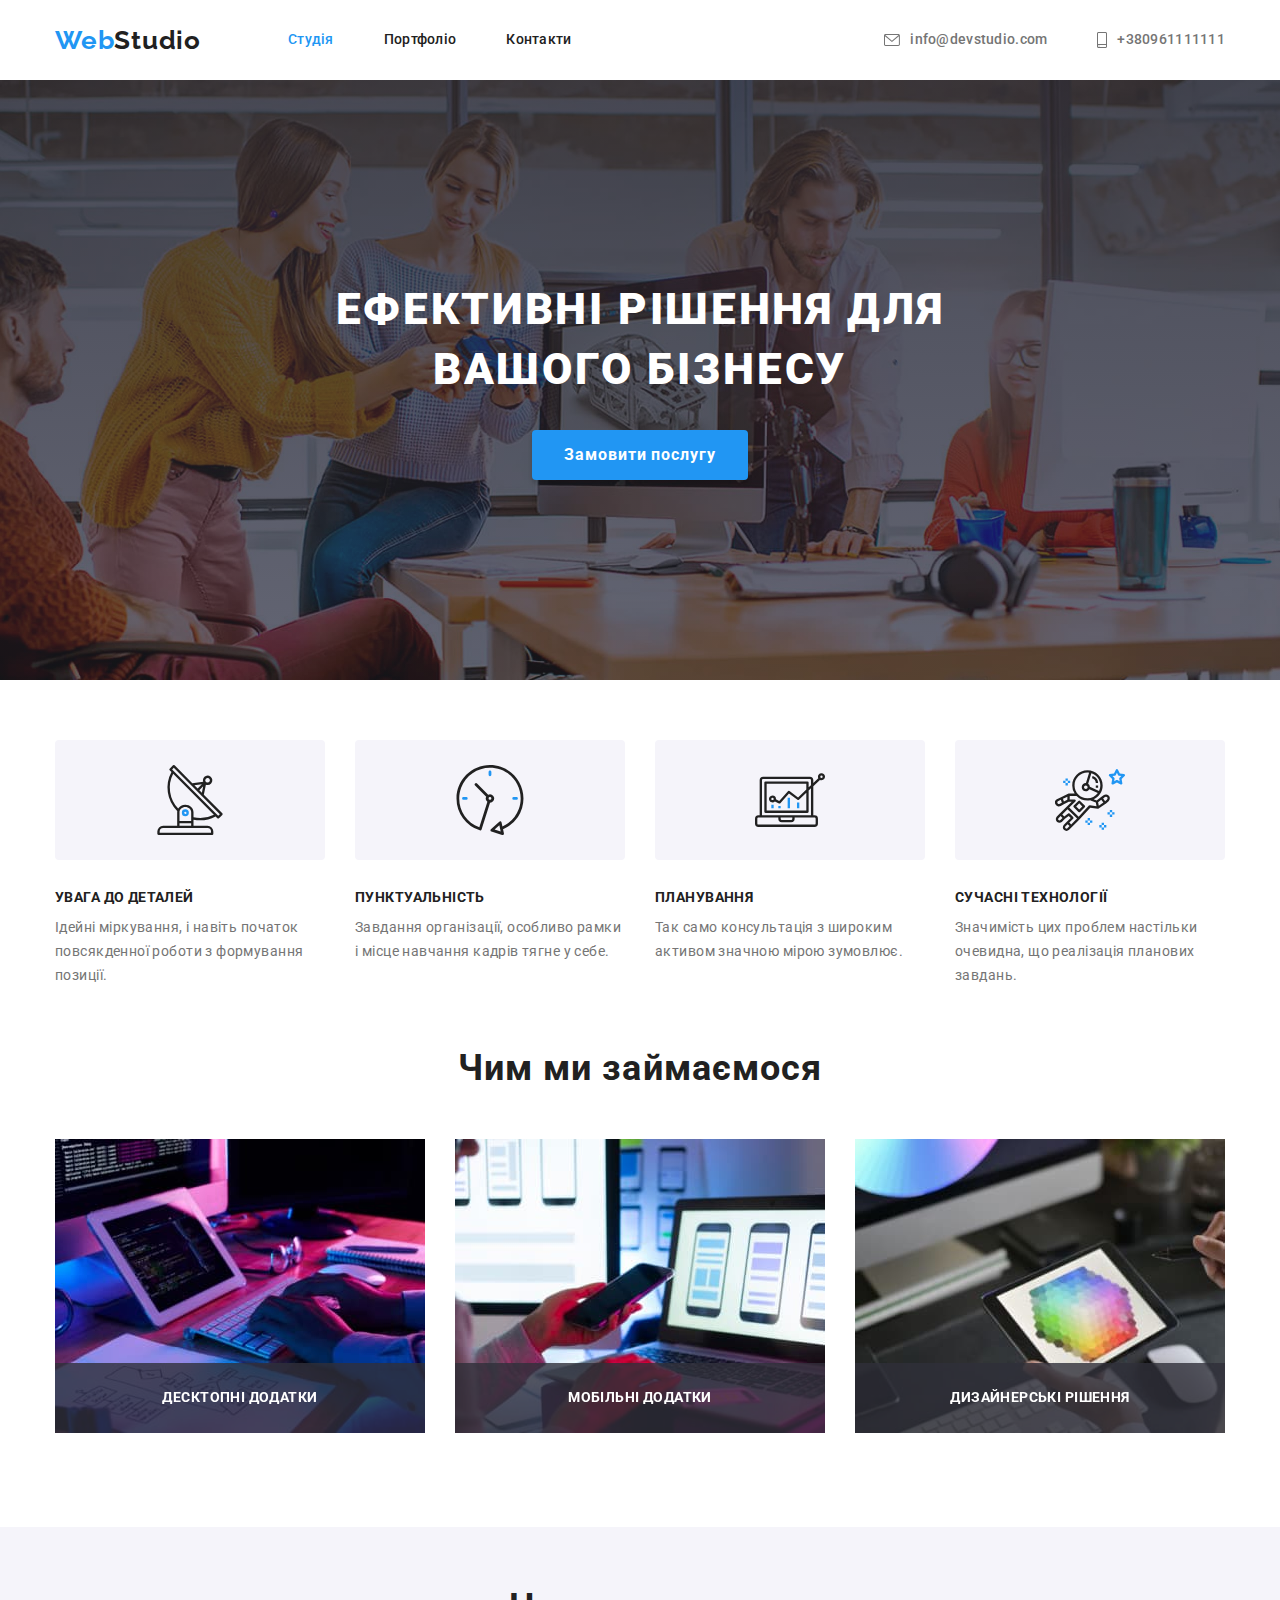
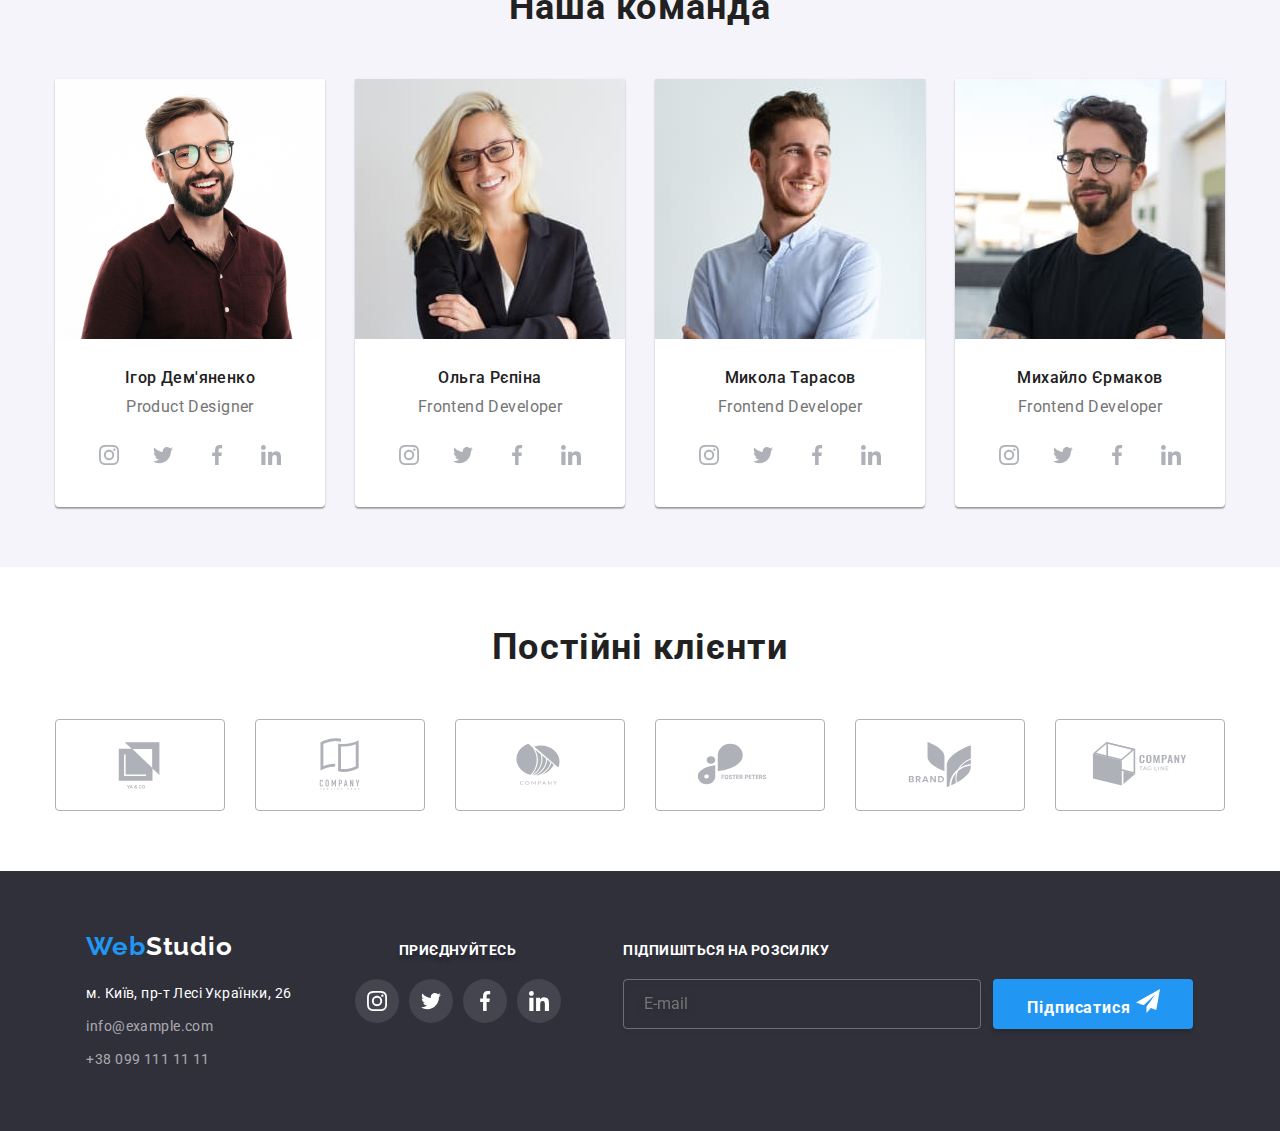
==== commit 2c7df266: "123" ====
--- a/index.html
+++ b/index.html
@@ -203,8 +203,8 @@
     <!-- GALERY -->
 
 
-    <section class="section">
-      <div class="gallery">
+    <section class="gallery">
+      <div class="container">
         <h2 class="gallery__title">Чим ми займаємося</h2>
         <ul class="gallery__list list">
           <li class="gallery__item">
--- a/css/main.min.css
+++ b/css/main.min.css
@@ -1 +1 @@
-body{font-family:Roboto,sans-serif;color:var(--main-text-color);font-size:14px;letter-spacing:.03em}.section{padding-top:94px;padding-bottom:94px}@media screen and (max-with: 1199px){.section{padding-top:60px;padding-bottom:60px}}a{text-decoration:none}.menu{list-style:none}.list{list-style:none;padding-left:0;margin:0}.link{text-decoration:none}.link:hover,.link:focus{color:var(--accent-color)}h1,h2,h3,h4,h5,h6,p{margin:0}ul{margin:0;padding-left:0}.section{padding-top:94px;padding-bottom:94px}img{display:block;max-width:100%;height:auto}.hero-btn{cursor:pointer;border:none;border-radius:4px}:root{--main-text-color: #212121;--secondary-text-color: #757575;--header-color: #ececec;--accent-color: #2196f3;--background-footer-color: #2f303a;--footer-text-color: rgba(255, 255, 255, 0.6);--logo-text-color: #000000;--main-font: Roboto, sans serif;--backround-color: #ffffff;--logo-color: #2f303a;--img-portfolio-text: #eeeeee;--socials-icon-color: #afb1b8;--animation-timing-function: cubic-bezier(0.4, 0, 0.2, 1);--form-border-color: rgba(33 33, 33, 0.2)}.section{padding-bottom:94px;padding-top:94px}@media screen and (max-width: 1200px){.section{padding-top:60px;padding-bottom:60px}}.visually-hidden{position:absolute;width:1px;height:1px;margin:-1px;border:0;padding:0;white-space:nowrap;-webkit-clip-path:inset(100%);clip-path:inset(100%);clip:rect(0 0 0 0);overflow:hidden;margin:-1px}.section{padding-top:60px;padding-bottom:0}@media screen and (min-width: 1200px){.section{padding-top:94px;padding-bottom:94px}}.visually-hidden{position:absolute;width:1px;height:1px;margin:-1px;border:0;padding:0;white-space:nowrap;-webkit-clip-path:inset(100%);clip-path:inset(100%);clip:rect(0 0 0 0);overflow:hidden;margin:-1px}.benefits__list{gap:30px}@media screen and (min-width: 768px){.benefits__list{display:-webkit-box;display:-ms-flexbox;display:flex;-ms-flex-wrap:wrap;flex-wrap:wrap;gap:30px}}@media screen and (min-width: 1200px){.benefits__list{display:-webkit-box;display:-ms-flexbox;display:flex;-ms-flex-wrap:nowrap;flex-wrap:nowrap}}@media screen and (min-width: 768px){.benefits__item{max-width:354px}}@media screen and (min-width: 1200px){.benefits__item{max-width:270px}}.benefits__icon{-webkit-box-pack:center;-ms-flex-pack:center;justify-content:center;-webkit-box-align:center;-ms-flex-align:center;align-items:center;gap:30px;height:120px}.benefits__name{height:120px;margin-bottom:30px;background-color:#f5f4fa;border-radius:4px;display:-webkit-box;display:-ms-flexbox;display:flex;-webkit-box-align:center;-ms-flex-align:center;align-items:center;-webkit-box-pack:center;-ms-flex-pack:center;justify-content:center}.benefits__title{font-weight:700;font-size:14px;line-height:1.14;text-transform:uppercase;color:var(--main-text-color);margin-bottom:10px}@media screen and (max-width: 767px){.benefits__title{text-align:center}}.benefits-pre__title{font-size:14px;line-height:1.71;letter-spacing:.03em;color:var(--secondary-text-color)}@media screen and (min-width: 480px){.benefits-pre__title{width:100%}}@media screen and (max-width: 768px){.clients__title{font-weight:700;font-size:28px;line-height:1.17}}@media screen and (min-width: 480px){.clients__title{font-weight:700;font-size:28px;line-height:1.17;margin-bottom:30px}}.clients__title{font-weight:700;font-size:36px;line-height:1.16;text-align:center;margin-bottom:50px}.gallery__title,.about-our-team,.clients__title{margin-bottom:30px;font-weight:700;font-size:28px;line-height:1.18;text-align:center;letter-spacing:.03em;color:#212121}@media screen and (min-width: 1200px){.gallery__title,.about-our-team,.clients__title{margin-bottom:50px;font-size:36px;line-height:1.16}}.clients__list{display:-webkit-box;display:-ms-flexbox;display:flex;-ms-flex-wrap:wrap;flex-wrap:wrap;gap:30px;-webkit-box-pack:center;-ms-flex-pack:center;justify-content:center}@media screen and (min-width: 1200px){.clients__list{-webkit-box-pack:justify;-ms-flex-pack:justify;justify-content:space-between}}.clients__link{display:-webkit-box;display:-ms-flexbox;display:flex;-webkit-box-align:center;-ms-flex-align:center;align-items:center;-webkit-box-pack:center;-ms-flex-pack:center;justify-content:center;width:100%;height:92px;color:var(--socials-icon-color);border:1px solid currentColor;border-radius:4px;-webkit-transition:color 250ms var(--animation-timing-function);transition:color 250ms var(--animation-timing-function)}.clients__link:hover,.clients__link:focus{color:var(--accent-color)}@media screen and (min-width: 480px){.clients__link{width:210px}}@media screen and (min-width: 768px){.clients__link{width:226px}}@media screen and (min-width: 1200px){.clients__link{width:170px}}.clients__icon{fill:currentColor}.backdrop{position:fixed;top:0;left:0;width:100%;height:100%;opacity:1;-webkit-transition:opacity 250ms var(--animation-timing-function),visibility 250ms var(--animation-timing-function);transition:opacity 250ms var(--animation-timing-function),visibility 250ms var(--animation-timing-function);background-color:rgba(0,0,0,.2);overflow:scroll}.backdrop.is-hidden{visibility:hidden;opacity:0;pointer-events:none}.backdrop.is-hidden .modal{-webkit-transform:translate(-50%, -50%) scale(0.8);transform:translate(-50%, -50%) scale(0.8)}.modal{position:absolute;top:50%;left:50%;width:528px;height:581px;padding:40px 40px;visibility:visible;opacity:1;-webkit-transition:-webkit-transform 250ms var(--animation-timing-function) opacity 250ms var(--animation-timing-function) visibility 250ms var(--animation-timing-function);transition:-webkit-transform 250ms var(--animation-timing-function) opacity 250ms var(--animation-timing-function) visibility 250ms var(--animation-timing-function);transition:transform 250ms var(--animation-timing-function) opacity 250ms var(--animation-timing-function) visibility 250ms var(--animation-timing-function);transition:transform 250ms var(--animation-timing-function) opacity 250ms var(--animation-timing-function) visibility 250ms var(--animation-timing-function), -webkit-transform 250ms var(--animation-timing-function) opacity 250ms var(--animation-timing-function) visibility 250ms var(--animation-timing-function);-webkit-transform:translate(-50%, -50%) scale(1);transform:translate(-50%, -50%) scale(1);border-radius:4px;background-color:var(--backround-color);-webkit-box-shadow:0px 1px 3px rgba(0,0,0,.12),0px 1px 1px rgba(0,0,0,.14),0px 2px 1px rgba(0,0,0,.2);box-shadow:0px 1px 3px rgba(0,0,0,.12),0px 1px 1px rgba(0,0,0,.14),0px 2px 1px rgba(0,0,0,.2)}@media screen and (max-width: 1199px){.modal{width:95%;max-width:450px;height:95%;max-height:609px;overflow:scroll}}@media screen and (min-width: 1200px){.modal{width:528px;height:581px}}.modal-text{margin-bottom:12px;font-weight:700;font-size:20px;line-height:1.15;text-align:center;color:var(--logo-text-color)}.form-field{position:relative;display:-webkit-box;display:-ms-flexbox;display:flex;-webkit-box-orient:vertical;-webkit-box-direction:normal;-ms-flex-direction:column;flex-direction:column;margin-bottom:10px;text-align:start;-webkit-transition:border-color 250ms var(--animation-timing-function);transition:border-color 250ms var(--animation-timing-function)}.icon-input{position:absolute;top:50%;left:15px;fill:var(--logo-text-color);-webkit-transition:fill 250ms var(--animation-timing-function);transition:fill 250ms var(--animation-timing-function)}.form-field:focus-within .form-input,.form-field:hover .form-input{border:1px solid var(--accent-color)}.form-field:focus-within .icon-input,.form-field:hover .icon-input{fill:var(--accent-color)}.form-label{margin-bottom:4px;color:var(--secondary-text-color);display:-webkit-box;display:-ms-flexbox;display:flex}.form-input{padding:11px 12px;padding-left:43px;border:1px solid rgba(33,33,33,.2);border-radius:4px;-webkit-transition:border 250ms var(--animation-timing-function);transition:border 250ms var(--animation-timing-function);outline:rgba(0,0,0,0)}.form-field:focus-within .form-area,.form-field:hover .form-area{border:1px solid var(--accent-color)}.form-textarea::-webkit-input-placeholder{color:rgba(117,117,117,.5)}.form-textarea::-moz-placeholder{color:rgba(117,117,117,.5)}.form-textarea:-ms-input-placeholder{color:rgba(117,117,117,.5)}.form-textarea::-ms-input-placeholder{color:rgba(117,117,117,.5)}.form-textarea::placeholder{color:rgba(117,117,117,.5)}.form-textarea{margin-bottom:20px}.form-area{width:100%;height:120px;padding:12px 16px;resize:none;-webkit-transition:border 250ms var(--animation-timing-function);transition:border 250ms var(--animation-timing-function);outline:rgba(0,0,0,0);border:1px solid rgba(33,33,33,.2);border-radius:4px}.agreement-form{margin-bottom:30px;padding-right:11px;padding-left:70px}.check-input{position:absolute;-webkit-appearance:none;-moz-appearance:none;appearance:none}.checkbox{position:absolute;bottom:124px;left:85px;width:16px;height:15px;border:2px solid var(--logo-text-color);border-radius:1px;background-color:var(--backround-color)}.check-input:checked+.checkbox{border-color:var(--accent-color);background-size:contain;background-origin:border-box;background-color:var(--accent-color);background-image:url("data:image/svg+xml;charset=UTF-8,%3csvg width='16' height='15' viewBox='0 0 16 15' fill='none' xmlns='http://www.w3.org/2000/svg'%3e%3crect width='16' height='15' rx='2' fill='%232196F3'/%3e%3cpath d='M3.95703 7.75166L3.88825 7.68604L3.81923 7.75141L2.93123 8.59258L2.85486 8.66492L2.93097 8.73753L6.42671 12.0724L6.49574 12.1382L6.56476 12.0724L14.069 4.91352L14.1449 4.84116L14.069 4.76881L13.1873 3.92764L13.1183 3.86183L13.0493 3.92761L6.49577 10.1735L3.95703 7.75166Z' fill='white' stroke='white' stroke-width='0.2'/%3e%3c/svg%3e")}.agreement-label{font-size:14px;line-height:1.7;letter-spacing:.03em;display:-webkit-box;display:-ms-flexbox;display:flex;-webkit-box-align:center;-ms-flex-align:center;align-items:center;-webkit-box-pack:center;-ms-flex-pack:center;justify-content:center}.agreement-text{text-decoration:underline;color:var(--accent-color)}.submit-button:hover,.submit-button:focus{background-color:#188ce8;-webkit-box-shadow:0px 4px 4px rgba(0,0,0,.15);box-shadow:0px 4px 4px rgba(0,0,0,.15)}.modal-button{position:absolute;top:8px;right:8px;border-radius:50%;background-color:var(--backround-color);border:1px solid rgba(0,0,0,.1);width:30px;height:30px;padding:0;cursor:pointer;display:-webkit-box;display:-ms-flexbox;display:flex;-webkit-box-align:center;-ms-flex-align:center;align-items:center;-webkit-box-pack:center;-ms-flex-pack:center;justify-content:center;-webkit-transition:fill 250ms var(--animation-timing-function);transition:fill 250ms var(--animation-timing-function)}.jumpin-button{-webkit-animation:junpin-button .9s both;animation:junpin-button .9s both}@-webkit-keyframes junpin-button{0%{-webkit-transform:translateY(-45px);transform:translateY(-45px);-webkit-animation-timing-function:ease-in;animation-timing-function:ease-in;opacity:1}24%{opacity:1}40%{-webkit-transform:translateY(-24px);transform:translateY(-24px);-webkit-animation-timing-function:ease-in;animation-timing-function:ease-in}65%{-webkit-transform:translateY(-12px);transform:translateY(-12px);-webkit-animation-timing-function:ease-in;animation-timing-function:ease-in}82%{-webkit-transform:translateY(-6px);transform:translateY(-6px);-webkit-animation-timing-function:ease-in;animation-timing-function:ease-in}93%{-webkit-transform:translateY(-4px);transform:translateY(-4px);-webkit-animation-timing-function:ease-in;animation-timing-function:ease-in}25%,55%,75%,87%{-webkit-transform:translateY(0px);transform:translateY(0px);-webkit-animation-timing-function:ease-out;animation-timing-function:ease-out}100%{-webkit-transform:translateY(0px);transform:translateY(0px);-webkit-animation-timing-function:ease-out;animation-timing-function:ease-out;opacity:1}}@keyframes junpin-button{0%{-webkit-transform:translateY(-45px);transform:translateY(-45px);-webkit-animation-timing-function:ease-in;animation-timing-function:ease-in;opacity:1}24%{opacity:1}40%{-webkit-transform:translateY(-24px);transform:translateY(-24px);-webkit-animation-timing-function:ease-in;animation-timing-function:ease-in}65%{-webkit-transform:translateY(-12px);transform:translateY(-12px);-webkit-animation-timing-function:ease-in;animation-timing-function:ease-in}82%{-webkit-transform:translateY(-6px);transform:translateY(-6px);-webkit-animation-timing-function:ease-in;animation-timing-function:ease-in}93%{-webkit-transform:translateY(-4px);transform:translateY(-4px);-webkit-animation-timing-function:ease-in;animation-timing-function:ease-in}25%,55%,75%,87%{-webkit-transform:translateY(0px);transform:translateY(0px);-webkit-animation-timing-function:ease-out;animation-timing-function:ease-out}100%{-webkit-transform:translateY(0px);transform:translateY(0px);-webkit-animation-timing-function:ease-out;animation-timing-function:ease-out;opacity:1}}.form-button{font-weight:700;font-size:16px;line-height:1.87;display:block;-webkit-box-align:center;-ms-flex-align:center;align-items:center;text-align:center;letter-spacing:.06em;color:#fff;padding:10px 52px;margin-top:30px;margin:0 auto;cursor:pointer;background:#188ce8;-webkit-box-shadow:0px 4px 4px rgba(0,0,0,.15);box-shadow:0px 4px 4px rgba(0,0,0,.15);border-radius:4px;border:none}.close-icon{fill:var(--logo-text-color);-webkit-transition:fill 250ms var(--animation-timing-function);transition:fill 250ms var(--animation-timing-function)}.close-icon:hover,.close-icon:focus{fill:var(--accent-color)}@media screen and (max-width: 1199px){.gallery{display:none}}.gallery__item:not(:last-child){margin-right:30px}.gallery__list{display:-webkit-box;display:-ms-flexbox;display:flex}.gallery__title{font-weight:700;font-size:36px;line-height:1.16;text-align:center;color:var(--main-text-color);margin-bottom:50px}.overlay__box{display:-webkit-box;display:-ms-flexbox;display:flex;position:relative;-webkit-box-align:end;-ms-flex-align:end;align-items:flex-end;opacity:1}.overlay__text{display:-webkit-box;display:-ms-flexbox;display:flex;position:absolute;-webkit-box-align:center;-ms-flex-align:center;align-items:center;-webkit-box-pack:center;-ms-flex-pack:center;justify-content:center;bottom:0;width:370px;height:70px;color:var(--backround-color);font-weight:700;line-height:1.14;text-transform:uppercase;background:rgba(47,48,58,.8)}.header-container{display:-webkit-box;display:-ms-flexbox;display:flex;-webkit-box-align:center;-ms-flex-align:center;align-items:center;-webkit-box-pack:justify;-ms-flex-pack:justify;justify-content:space-between;position:relative}.header-nav-list{display:-webkit-box;display:-ms-flexbox;display:flex;margin-left:87px;gap:30px}@media screen and (max-width: 767px){.header-nav-list{display:none}}.header-list{display:-webkit-box;display:-ms-flexbox;display:flex;margin-left:auto;-webkit-box-align:center;-ms-flex-align:center;align-items:center;gap:50px}@media screen and (max-width: 767px){.header-list{display:none}}@media screen and (min-width: 768px)and (max-width: 1200px){.header-list{display:block}}@media screen and (min-width: 768px)and (max-width: 1199px){.header-list:not(:last-child){margin-bottom:10px}}.header-logo{font-family:"Raleway";font-weight:700;font-size:26px;line-height:1.19;letter-spacing:.03em;padding-top:16px;padding-bottom:16px;display:block}.header-logo:hover,.header-logo:focus{color:#188ce8}.first-part{color:#2196f3}.last-part{color:#000}.header-nav-link{font-family:Roboto,sans-serif;font-weight:500;line-height:1.14;letter-spacing:.02em;color:var(--main-text-color);padding-top:32px;padding-bottom:32px;display:block;-webkit-transition:color 250ms var(--animation-timing-function);transition:color 250ms var(--animation-timing-function)}.header-link-mail{font-style:normal;font-weight:500;line-height:1.14;letter-spacing:.02em;display:-webkit-box;display:-ms-flexbox;display:flex;-webkit-box-align:center;-ms-flex-align:center;align-items:center;color:var(--secondary-text-color);-webkit-transition:color 250ms var(--animation-timing-function);transition:color 250ms var(--animation-timing-function)}.header-tel{font-weight:500;line-height:1.14;letter-spacing:.02em;color:var(--secondary-text-color);display:-webkit-box;display:-ms-flexbox;display:flex;-webkit-box-align:center;-ms-flex-align:center;align-items:center;-webkit-transition:color 250ms var(--animation-timing-function);transition:color 250ms var(--animation-timing-function)}.icon-mail{fill:currentColor;margin-right:10px}.icon-phone{fill:currentColor;margin-right:10px}.header-link-mail:hover .icon-mail,.header-link-mail:focus .icon-mail{color:var(--accent-color--)}.header-item{display:block;text-decoration:none}.current a{color:var(--accent-color)}.current a .header-item.current::after{position:absolute;bottom:0;left:0;content:"";margin-bottom:-1px}@media screen and (max-width: 768px){.header-nav{display:none}}@media screen and (min-width: 1200px){.section{padding-top:94px;padding-bottom:94px}}.about-list{display:block;gap:30px}@media screen and (min-width: 768px){.about-list{display:-webkit-box;display:-ms-flexbox;display:flex;-ms-flex-wrap:wrap;flex-wrap:wrap;gap:30px}}@media screen and (min-width: 480px){.about-list{gap:30px}}.about-item{-webkit-box-shadow:0px 1px 3px rgba(0,0,0,.12),0px 1px 1px rgba(0,0,0,.14),0px 2px 1px rgba(0,0,0,.2);box-shadow:0px 1px 3px rgba(0,0,0,.12),0px 1px 1px rgba(0,0,0,.14),0px 2px 1px rgba(0,0,0,.2);border-radius:0px 0px 4px 4px;background-color:var(--backround-color)}@media screen and (min-width: 768px){.about-item{width:354px}}@media screen and (min-width: 1200px){.about-item{width:270px}}@media screen and (min-width: 768px){.about-item{margin-bottom:0px}}@media screen and (min-width: 1200px){.about-item{margin-bottom:0px}}@media screen and (max-width: 767px){.about-item:not(:last-child){margin-bottom:30px}}.socials-list{display:-webkit-box;display:-ms-flexbox;display:flex;text-align:center;-webkit-box-pack:center;-ms-flex-pack:center;justify-content:center;gap:10px}.img-text{padding-top:30px;padding-bottom:30px}.section-team{background-color:#f5f4fa}.workers-img{-webkit-transition:-webkit-transform 1000ms ease;transition:-webkit-transform 1000ms ease;transition:transform 1000ms ease;transition:transform 1000ms ease, -webkit-transform 1000ms ease}.about-item:hover .workers-img{-webkit-transform:scale(1.2);transform:scale(1.2)}.about-our-team{font-weight:700;font-size:28px;line-height:1.17;margin-bottom:30px;text-align:center;-webkit-box-pack:center;-ms-flex-pack:center;justify-content:center}@media screen and (min-width: 1200px){.about-our-team{font-weight:700;font-size:36px;line-height:1.16;margin-bottom:50px}}.about-title{font-weight:500;font-size:16px;line-height:1.18;color:var(--main-text-color);margin-bottom:10px;text-align:center}.about-pre-title{font-size:16px;line-height:1.18;color:var(--secondary-text-color);text-align:center;margin-bottom:16px}.socials-link{display:-webkit-box;display:-ms-flexbox;display:flex;-webkit-box-align:center;-ms-flex-align:center;align-items:center;-webkit-box-pack:center;-ms-flex-pack:center;justify-content:center;width:44px;height:44px;color:var(--socials-icon-color);border-radius:50%;-webkit-transition:color 250ms var(--animation-timing-function),background-color 250ms var(--animation-timing-function);transition:color 250ms var(--animation-timing-function),background-color 250ms var(--animation-timing-function)}.socials-link:hover,.socials-link:focus{background-color:var(--accent-color);color:#fff}.socials-icon{fill:currentColor}.container{padding:0 15px;margin:0 auto}@media screen and (min-width: 480px){.container{width:480px}}@media screen and (min-width: 768px){.container{width:768px}}@media screen and (min-width: 1200px){.container{width:1200px}}.menu{display:-webkit-box;display:-ms-flexbox;display:flex}@media(max-width: 767px){.menu{display:none}}.menu-toggle{min-height:40px;min-width:40px;display:-webkit-box;display:-ms-flexbox;display:flex;-webkit-box-align:center;-ms-flex-align:center;align-items:center;-webkit-box-pack:center;-ms-flex-pack:center;justify-content:center;margin:0;padding:0;background-color:rgba(0,0,0,0);cursor:pointer;border:none;border-radius:50%;outline:none}@media screen and (min-width: 768px){.menu-toggle{display:none}}.menu-container{position:fixed;top:0;left:0;display:-webkit-box;display:-ms-flexbox;display:flex;-webkit-box-orient:vertical;-webkit-box-direction:normal;-ms-flex-direction:column;flex-direction:column;width:100%;height:100%;padding:48px 40px;background-color:var(--backround-color);z-index:999;-webkit-transform:translateX(100%);transform:translateX(100%);-webkit-transition:-webkit-transform 250ms ease-in-out;transition:-webkit-transform 250ms ease-in-out;transition:transform 250ms ease-in-out;transition:transform 250ms ease-in-out, -webkit-transform 250ms ease-in-out}.menu-container.is-open{-webkit-transform:translateX(0);transform:translateX(0)}.menu-container .menu-toggle{position:absolute;top:10px;right:15px;fill:#212121;-webkit-transition:fill 250ms cubic-bezier(0.4, 0, 0.2, 1);transition:fill 250ms cubic-bezier(0.4, 0, 0.2, 1)}.menu-container .menu-toggle:hover,.menu-container .menu-toggle:focus{fill:#2196f3}.mobile-menu{display:block;margin-bottom:auto}.mobile-menu .mobile-menu__item:not(:last-child){margin-bottom:30px}.mobile-menu .mobile-menu__link{font-weight:500;font-size:40px;line-height:1.17;text-align:center;letter-spacing:.02em;color:#212121}.mobile-menu .mobile-menu__link--current{color:#2196f3}.mobile-contacts{margin-bottom:64px;display:block;font-weight:500;line-height:1.17;letter-spacing:.02em}.mobile-contacts .mobile-contacts__link-email{font-weight:500;font-size:24px;line-height:1.16;letter-spacing:.02em;color:#757575}.mobile-contacts .mobile-contacts__link-phone{font-size:34px;line-height:1.17;letter-spacing:.02em;color:#2196f3}.mobile-contacts .mobile-contacts__item:not(:last-child){margin-bottom:30px}.mobile-socials{display:-webkit-box;display:-ms-flexbox;display:flex;-ms-flex-wrap:wrap;flex-wrap:wrap;row-gap:15px}.mobile-socials__item:not(:last-child)::after{content:"";margin-left:10px;margin-right:10px;border:1px solid rgba(33,33,33,.2);-webkit-transform:rotate(90deg);transform:rotate(90deg)}.mobile-socials__link{font-weight:500;font-size:18px;line-height:1.22;letter-spacing:.02em;color:#2196f3}.footer{background-color:var(--background-footer-color);padding:60px 0}@media screen and (min-width: 480px){.footer-container{display:block;text-align:center}}@media screen and (min-width: 768px)and (max-width: 1199px){.footer-container{display:-webkit-box;display:-ms-flexbox;display:flex;-ms-flex-wrap:wrap;flex-wrap:wrap;-ms-flex-pack:distribute;justify-content:space-around;-webkit-box-align:baseline;-ms-flex-align:baseline;align-items:baseline}}@media screen and (min-width: 1200px){.footer-container{display:-webkit-box;display:-ms-flexbox;display:flex;-webkit-box-align:baseline;-ms-flex-align:baseline;align-items:baseline;-ms-flex-pack:distribute;justify-content:space-around}}@media screen and (min-width: 1200px){.sign-up-with-btn{display:-webkit-box;display:-ms-flexbox;display:flex;gap:12px}}@media screen and (min-width: 768px)and (max-width: 1199px){.sign-up-title{width:100%;text-align:center}}@media screen and (min-width: 1200px){.sign-up-title{margin-left:auto}}@media screen and (min-width: 1200px){.sign-up-input{width:358px;margin-bottom:0px}}@media screen and (max-width: 1199px){.address{margin-bottom:60px;text-align:center}}@media screen and (min-width: 1200px){.address{display:-webkit-box;display:-ms-flexbox;display:flex;-webkit-box-pack:center;-ms-flex-pack:center;justify-content:center;-webkit-box-orient:vertical;-webkit-box-direction:normal;-ms-flex-direction:column;flex-direction:column}}@media screen and (min-width: 480px){.container-icon{margin-bottom:60px}}@media screen and (min-width: 480px){.sign-up{text-align:center;margin-top:60px}}.footer-address{margin-top:20px}.footer-item:not(:last-child){margin-bottom:9px}.footer-link-map{font-size:14px;line-height:1.71;color:#fff;-webkit-transition:color 250ms var(--animation-timing-function);transition:color 250ms var(--animation-timing-function)}.footer-link .footer-tel{font-size:14px;line-height:1.71;color:var(--footer-text-color);-webkit-transition:color 250ms var(--animation-timing-function);transition:color 250ms var(--animation-timing-function)}.text-footer{font-weight:700;font-size:14px;line-height:1.14;text-transform:uppercase;margin-bottom:20px;color:var(--backround-color);text-shadow:0px 4px 4px rgba(0,0,0,.25)}.socials-link-item{display:-webkit-box;display:-ms-flexbox;display:flex;-webkit-box-align:center;-ms-flex-align:center;align-items:center;-webkit-box-pack:center;-ms-flex-pack:center;justify-content:center;width:44px;height:44px;border-radius:50%;background:rgba(255,255,255,.1);color:#fff;-webkit-transition:background-color 250ms var(--animation-timing-function);transition:background-color 250ms var(--animation-timing-function)}.socials-link-item:hover,.socials-link-item:focus{background-color:#2196f3;color:#fff}.socials-icon-footer{fill:currentColor}.sign-up-form{-webkit-box-pack:center;-ms-flex-pack:center;justify-content:center}.sign-up-title{font-weight:700;font-size:14px;line-height:1.14;text-transform:uppercase;color:var(--backround-color);margin-bottom:20px}.sign-up-input{width:100%;height:50px;background-color:rgba(0,0,0,0);border:1px solid rgba(255,255,255,.3);border-radius:4px;-webkit-filter:drop-shadow(0px 4px 4px rgba(0, 0, 0, 0.15));filter:drop-shadow(0px 4px 4px rgba(0, 0, 0, 0.15));color:var(--secondary-text-color);padding-left:20px}@media screen and (min-width: 768px){.sign-up-input{width:450px}}@media screen and (min-width: 1200px){.sign-up-input{width:358px}}.form-with-label{display:block;font-size:16px;line-height:1.25;color:rgba(255,255,255,.6)}.sign-up-button{-webkit-box-align:center;-ms-flex-align:center;align-items:center;text-align:center;background-color:var(--accent-color);font-weight:700;font-size:16px;line-height:1.87;color:var(--backround-color);border:none;padding:10px 28px;width:200px;height:50px;letter-spacing:.06em;-webkit-box-shadow:0px 4px 4px rgba(0,0,0,.15);box-shadow:0px 4px 4px rgba(0,0,0,.15);border-radius:4px;cursor:pointer}@media screen and (max-width: 1199px){.sign-up-button{display:block;margin:0 auto;margin-top:20px}}.footer-logo{font-family:"Raleway";font-style:normal;font-weight:700;font-size:26px;line-height:1.19;letter-spacing:.03em}.first-part{color:#2196f3}.second-part{color:#fff}.footer-link-map{font-family:Roboto;font-style:normal;font-weight:400;font-size:14px;line-height:1.71;letter-spacing:.03em;color:#fff;-webkit-transition:color 250ms var(--animation-timing-function);transition:color 250ms var(--animation-timing-function)}.footer-link,.footer-tel{font-family:Roboto;font-style:normal;font-weight:400;font-size:14px;line-height:1.71;letter-spacing:.03em;color:var(--footer-text-color);-webkit-transition:color 250ms var(--animation-timing-function);transition:color 250ms var(--animation-timing-function)}.hero-section{margin-left:auto;margin-right:auto;background-repeat:no-repeat;background-size:cover;background-position:center;background-image:-webkit-gradient(linear, left top, left bottom, from(rgba(47, 48, 58, 0.7)), to(rgba(47, 48, 58, 0.4))),url("../images/images.index/hero/header-tel1.jpg");background-image:linear-gradient(180deg, rgba(47, 48, 58, 0.7), rgba(47, 48, 58, 0.4)),url("../images/images.index/hero/header-tel1.jpg")}@media(min-device-pixel-ratio: 2),(-webkit-min-device-pixel-ratio: 2),(min-resolution: 192dpi),(min-resolution: 2dppx){.hero-section{background-image:-webkit-gradient(linear, left top, left bottom, from(rgba(47, 48, 58, 0.7)), to(rgba(47, 48, 58, 0.4))),url("../images/images.index/hero/header-tel2x.jpg");background-image:linear-gradient(180deg, rgba(47, 48, 58, 0.7), rgba(47, 48, 58, 0.4)),url("../images/images.index/hero/header-tel2x.jpg")}}@media screen and (min-width: 481px){.hero-section{background-image:-webkit-gradient(linear, left top, left bottom, from(rgba(47, 48, 58, 0.7)), to(rgba(47, 48, 58, 0.4))),url("../images/images.index/hero/header-plan1.jpg");background-image:linear-gradient(180deg, rgba(47, 48, 58, 0.7), rgba(47, 48, 58, 0.4)),url("../images/images.index/hero/header-plan1.jpg")}}@media screen and (min-width: 481px)and (min-device-pixel-ratio: 2),screen and (min-width: 481px)and (-webkit-min-device-pixel-ratio: 2),screen and (min-width: 481px)and (min-resolution: 192dpi),screen and (min-width: 481px)and (min-resolution: 2dppx){.hero-section{background-image:-webkit-gradient(linear, left top, left bottom, from(rgba(47, 48, 58, 0.7)), to(rgba(47, 48, 58, 0.4))),url("../images/images.index/hero/header-plan2x.jpg");background-image:linear-gradient(180deg, rgba(47, 48, 58, 0.7), rgba(47, 48, 58, 0.4)),url("../images/images.index/hero/header-plan2x.jpg")}}@media screen and (min-width: 769px){.hero-section{background-image:-webkit-gradient(linear, left top, left bottom, from(rgba(47, 48, 58, 0.7)), to(rgba(47, 48, 58, 0.4))),url("../images/images.index/hero/headerdesktop1.jpg");background-image:linear-gradient(180deg, rgba(47, 48, 58, 0.7), rgba(47, 48, 58, 0.4)),url("../images/images.index/hero/headerdesktop1.jpg")}}@media screen and (min-width: 769px)and (min-device-pixel-ratio: 2),screen and (min-width: 769px)and (-webkit-min-device-pixel-ratio: 2),screen and (min-width: 769px)and (min-resolution: 192dpi),screen and (min-width: 769px)and (min-resolution: 2dppx){.hero-section{background-image:-webkit-gradient(linear, left top, left bottom, from(rgba(47, 48, 58, 0.7)), to(rgba(47, 48, 58, 0.4))),url("../images/images.index/hero/headerdesktop2x.jpg");background-image:linear-gradient(180deg, rgba(47, 48, 58, 0.7), rgba(47, 48, 58, 0.4)),url("../images/images.index/hero/headerdesktop2x.jpg")}}.hero-section{background-color:#2f303a}@media screen and (min-width: 480px){.hero-section{padding:118px 0;text-align:center;height:400px}}@media screen and (min-width: 1200px){.hero-section{padding-top:200px;padding-bottom:200px;height:600px;max-width:1600px}}.hero-first-title{font-weight:900;font-size:44px;line-height:1.36;text-align:center;color:var(--backround-color);letter-spacing:.06em;text-transform:uppercase;margin:0 auto;margin-bottom:30px;max-width:696px}@media screen and (max-width: 1199px){.hero-first-title{max-width:360px;font-size:26px;line-height:1.62}}.hero-btn{font-family:inherit;font-weight:700;font-size:16px;line-height:1.88;background:var(--accent-color);-webkit-box-shadow:0px 4px 4px rgba(0,0,0,.15);box-shadow:0px 4px 4px rgba(0,0,0,.15);letter-spacing:.06em;color:#fff;padding:10px 32px 10px 32px;display:block;margin:0 auto;-webkit-transition:background-color 250ms var(--animation-timing-function);transition:background-color 250ms var(--animation-timing-function)}.hero-btn:hover,.hero-btn:focus{background-color:#188ce8;-webkit-box-shadow:0px 4px 4px rgba(0,0,0,.15);box-shadow:0px 4px 4px rgba(0,0,0,.15);border-radius:4px}.our-works{padding-top:60px;padding-bottom:60px}@media screen and (min-width: 1200px){.our-works{padding-top:94px;padding-bottom:94px}}.current a{color:#2196f3}.header-logo{font-family:"Raleway";font-weight:700;font-size:26px;line-height:1.19;letter-spacing:.03em}.first-part{color:#2196f3}.last-part{color:#212121}.header-tel{font-weight:500;font-size:14px;line-height:1.71;letter-spacing:.02em;color:var(--secondary-text-color)}.thumb-cards{position:relative;overflow:hidden}.product-overlay{position:absolute;background:rgba(33,150,243,.9);top:0;left:0;width:100%;height:100%;padding:63px 24px;z-index:10;-webkit-transform:translateY(101%);transform:translateY(101%);-webkit-transition:-webkit-transform 250ms var(--animation-timing-function);transition:-webkit-transform 250ms var(--animation-timing-function);transition:transform 250ms var(--animation-timing-function);transition:transform 250ms var(--animation-timing-function), -webkit-transform 250ms var(--animation-timing-function)}.progect-nav:hover .product-overlay,.progect-nav:focus .product-overlay{-webkit-transform:translateY(0%);transform:translateY(0%)}.progect-nav{display:block;text-decoration:none;-webkit-transition:-webkit-box-shadow 250ms var(--animation-timing-function);transition:-webkit-box-shadow 250ms var(--animation-timing-function);transition:box-shadow 250ms var(--animation-timing-function);transition:box-shadow 250ms var(--animation-timing-function), -webkit-box-shadow 250ms var(--animation-timing-function)}.product-actions{position:absolute;padding:63px 24px;font-weight:400;font-size:18px;line-height:1.55;letter-spacing:.03em;color:var(--backround-color)}.filtres-list{display:-webkit-box;display:-ms-flexbox;display:flex;margin-bottom:50px;-webkit-box-pack:center;-ms-flex-pack:center;justify-content:center;gap:8px}@media screen and (min-width: 480px){.filtres-list{-ms-flex-wrap:wrap;flex-wrap:wrap;row-gap:8px;-webkit-column-gap:15px;-moz-column-gap:15px;column-gap:15px}}@media screen and (min-width: 768px){.filtres-list{-webkit-box-pack:center;-ms-flex-pack:center;justify-content:center;margin-bottom:30px}}@media screen and (min-width: 1200px){.filtres-list{margin-bottom:50px}}.progect-nav:hover,.progect-nav:focus{-webkit-box-shadow:0px 1px 1px rgba(0,0,0,.12),0px 4px 4px rgba(0,0,0,.06),1px 4px 6px rgba(0,0,0,.16);box-shadow:0px 1px 1px rgba(0,0,0,.12),0px 4px 4px rgba(0,0,0,.06),1px 4px 6px rgba(0,0,0,.16)}.btn-main{font-family:inherit;font-weight:500;font-size:16px;line-height:1.62;letter-spacing:.03em;color:var(--main-text-color);background:#f5f4fa;cursor:pointer;border-radius:4px;border:none;padding:6px 22px;-webkit-transition-property:color,background-color,-webkit-box-shadow;transition-property:color,background-color,-webkit-box-shadow;transition-property:color,background-color,box-shadow;transition-property:color,background-color,box-shadow,-webkit-box-shadow;-webkit-transition-duration:250ms;transition-duration:250ms;-webkit-transition-timing-function:var(--animation-timing-function);transition-timing-function:var(--animation-timing-function)}.btn-main:hover,.btn-main:focus{background:#188ce8;color:#fff;-webkit-box-shadow:0px 3px 1px rgba(0,0,0,.1),0px 1px 2px rgba(0,0,0,.08),0px 2px 2px rgba(0,0,0,.12);box-shadow:0px 3px 1px rgba(0,0,0,.1),0px 1px 2px rgba(0,0,0,.08),0px 2px 2px rgba(0,0,0,.12)}.examples-list{display:-webkit-box;display:-ms-flexbox;display:flex;-ms-flex-wrap:wrap;flex-wrap:wrap;gap:30px}@media screen and (min-width: 480px){.examples-list{-ms-flex-wrap:wrap;flex-wrap:wrap;row-gap:8px;-webkit-column-gap:15px;-moz-column-gap:15px;column-gap:15px}}@media screen and (min-width: 768px){.examples-list{-webkit-box-pack:center;-ms-flex-pack:center;justify-content:center;margin-bottom:30px}}@media screen and (min-width: 1200px){.examples-list{margin-bottom:50px}}.img-portfolio-text{padding:20px 24px;border-bottom:1px solid #eee;border-left:1px solid #eee;border-right:1px solid #eee}.hero-title{font-weight:700;font-size:18px;line-height:2;letter-spacing:.06em;color:var(--logo-text-color);margin-bottom:4px}.hero-pre-title{font-size:16px;line-height:1.8;letter-spacing:.03em;color:var(--secondary-text-color)}footer{background-color:var(--background-footer-color)}.footer-logo{font-family:"Raleway";font-style:normal;font-weight:700;font-size:26px;line-height:1.19;letter-spacing:.03em}.first-part{color:#2196f3}.second-part{color:#fff}.footer-link-map{font-family:Roboto;font-style:normal;font-weight:400;font-size:14px;line-height:1.71;letter-spacing:.03em;color:#fff;-webkit-transition:color 250ms var(--animation-timing-function);transition:color 250ms var(--animation-timing-function)}.footer-link,.footer-tel{font-family:Roboto;font-style:normal;font-weight:400;font-size:14px;line-height:1.71;letter-spacing:.03em;color:var(--footer-text-color);-webkit-transition:color 250ms var(--animation-timing-function);transition:color 250ms var(--animation-timing-function)}/*# sourceMappingURL=main.min.css.map */+body{font-family:Roboto,sans-serif;color:var(--main-text-color);font-size:14px;letter-spacing:.03em}.section{padding-top:94px;padding-bottom:94px}@media screen and (max-with: 1199px){.section{padding-top:60px;padding-bottom:60px}}a{text-decoration:none}.menu{list-style:none}.list{list-style:none;padding-left:0;margin:0}.link{text-decoration:none}.link:hover,.link:focus{color:var(--accent-color)}h1,h2,h3,h4,h5,h6,p{margin:0}ul{margin:0;padding-left:0}.section{padding-top:94px;padding-bottom:94px}img{display:block;max-width:100%;height:auto}.hero-btn{cursor:pointer;border:none;border-radius:4px}:root{--main-text-color: #212121;--secondary-text-color: #757575;--header-color: #ececec;--accent-color: #2196f3;--background-footer-color: #2f303a;--footer-text-color: rgba(255, 255, 255, 0.6);--logo-text-color: #000000;--main-font: Roboto, sans serif;--backround-color: #ffffff;--logo-color: #2f303a;--img-portfolio-text: #eeeeee;--socials-icon-color: #afb1b8;--animation-timing-function: cubic-bezier(0.4, 0, 0.2, 1);--form-border-color: rgba(33 33, 33, 0.2)}.section{padding-bottom:94px;padding-top:94px}.visually-hidden{position:absolute;width:1px;height:1px;margin:-1px;border:0;padding:0;white-space:nowrap;-webkit-clip-path:inset(100%);clip-path:inset(100%);clip:rect(0 0 0 0);overflow:hidden;margin:-1px}.section{padding-top:60px;padding-bottom:0}.visually-hidden{position:absolute;width:1px;height:1px;margin:-1px;border:0;padding:0;white-space:nowrap;-webkit-clip-path:inset(100%);clip-path:inset(100%);clip:rect(0 0 0 0);overflow:hidden;margin:-1px}@media screen and (min-width: 768px){.benefits__list{display:-webkit-box;display:-ms-flexbox;display:flex;-ms-flex-wrap:wrap;flex-wrap:wrap;gap:30px}}@media screen and (min-width: 1200px){.benefits__list{display:-webkit-box;display:-ms-flexbox;display:flex;-ms-flex-wrap:nowrap;flex-wrap:nowrap;gap:30px}}@media screen and (min-width: 768px){.benefits__item{max-width:354px}}@media screen and (min-width: 1200px){.benefits__item{max-width:270px}}.benefits__icon{-webkit-box-pack:center;-ms-flex-pack:center;justify-content:center;-webkit-box-align:center;-ms-flex-align:center;align-items:center;gap:30px;height:120px}.benefits__name{height:120px;margin-bottom:30px;background-color:#f5f4fa;border-radius:4px;display:-webkit-box;display:-ms-flexbox;display:flex;-webkit-box-align:center;-ms-flex-align:center;align-items:center;-webkit-box-pack:center;-ms-flex-pack:center;justify-content:center}.benefits__title{font-weight:700;font-size:14px;line-height:1.14;text-transform:uppercase;color:var(--main-text-color);margin-bottom:10px}@media screen and (max-width: 767px){.benefits__title{text-align:center}}.benefits-pre__title{font-size:14px;line-height:1.71;letter-spacing:.03em;color:var(--secondary-text-color)}@media screen and (min-width: 480px){.benefits-pre__title{width:100%}}.section{padding-top:60px;padding-bottom:60px}@media screen and (max-width: 768px){.clients__title{font-weight:700;font-size:28px;line-height:1.17}}@media screen and (min-width: 480px){.clients__title{font-weight:700;font-size:28px;line-height:1.17;margin-bottom:30px}}.clients__title{font-weight:700;font-size:36px;line-height:1.16;text-align:center;margin-bottom:50px}.gallery__title,.about-our-team,.clients__title{margin-bottom:30px;font-weight:700;font-size:28px;line-height:1.18;text-align:center;letter-spacing:.03em;color:#212121}@media screen and (min-width: 1200px){.gallery__title,.about-our-team,.clients__title{margin-bottom:50px;font-size:36px;line-height:1.16}}.clients__list{display:-webkit-box;display:-ms-flexbox;display:flex;-ms-flex-wrap:wrap;flex-wrap:wrap;gap:30px;-webkit-box-pack:center;-ms-flex-pack:center;justify-content:center}@media screen and (min-width: 1200px){.clients__list{-webkit-box-pack:justify;-ms-flex-pack:justify;justify-content:space-between}}.clients__link{display:-webkit-box;display:-ms-flexbox;display:flex;-webkit-box-align:center;-ms-flex-align:center;align-items:center;-webkit-box-pack:center;-ms-flex-pack:center;justify-content:center;width:100%;height:92px;color:var(--socials-icon-color);border:1px solid currentColor;border-radius:4px;-webkit-transition:color 250ms var(--animation-timing-function);transition:color 250ms var(--animation-timing-function)}.clients__link:hover,.clients__link:focus{color:var(--accent-color)}@media screen and (min-width: 480px){.clients__link{width:210px}}@media screen and (min-width: 768px){.clients__link{width:226px}}@media screen and (min-width: 1200px){.clients__link{width:170px}}.clients__icon{fill:currentColor}.backdrop{position:fixed;top:0;left:0;width:100%;height:100%;opacity:1;-webkit-transition:opacity 250ms var(--animation-timing-function),visibility 250ms var(--animation-timing-function);transition:opacity 250ms var(--animation-timing-function),visibility 250ms var(--animation-timing-function);background-color:rgba(0,0,0,.2);overflow:scroll}.backdrop.is-hidden{visibility:hidden;opacity:0;pointer-events:none}.backdrop.is-hidden .modal{-webkit-transform:translate(-50%, -50%) scale(0.8);transform:translate(-50%, -50%) scale(0.8)}.modal{position:absolute;top:50%;left:50%;width:528px;height:581px;padding:40px 40px;visibility:visible;opacity:1;-webkit-transition:-webkit-transform 250ms var(--animation-timing-function) opacity 250ms var(--animation-timing-function) visibility 250ms var(--animation-timing-function);transition:-webkit-transform 250ms var(--animation-timing-function) opacity 250ms var(--animation-timing-function) visibility 250ms var(--animation-timing-function);transition:transform 250ms var(--animation-timing-function) opacity 250ms var(--animation-timing-function) visibility 250ms var(--animation-timing-function);transition:transform 250ms var(--animation-timing-function) opacity 250ms var(--animation-timing-function) visibility 250ms var(--animation-timing-function), -webkit-transform 250ms var(--animation-timing-function) opacity 250ms var(--animation-timing-function) visibility 250ms var(--animation-timing-function);-webkit-transform:translate(-50%, -50%) scale(1);transform:translate(-50%, -50%) scale(1);border-radius:4px;background-color:var(--backround-color);-webkit-box-shadow:0px 1px 3px rgba(0,0,0,.12),0px 1px 1px rgba(0,0,0,.14),0px 2px 1px rgba(0,0,0,.2);box-shadow:0px 1px 3px rgba(0,0,0,.12),0px 1px 1px rgba(0,0,0,.14),0px 2px 1px rgba(0,0,0,.2)}@media screen and (max-width: 1199px){.modal{width:95%;max-width:450px;height:95%;max-height:609px;overflow:scroll}}@media screen and (min-width: 1200px){.modal{width:528px;height:581px}}.modal-text{margin-bottom:12px;font-weight:700;font-size:20px;line-height:1.15;text-align:center;color:var(--logo-text-color)}.form-field{position:relative;display:-webkit-box;display:-ms-flexbox;display:flex;-webkit-box-orient:vertical;-webkit-box-direction:normal;-ms-flex-direction:column;flex-direction:column;margin-bottom:10px;text-align:start;-webkit-transition:border-color 250ms var(--animation-timing-function);transition:border-color 250ms var(--animation-timing-function)}.icon-input{position:absolute;top:50%;left:15px;fill:var(--logo-text-color);-webkit-transition:fill 250ms var(--animation-timing-function);transition:fill 250ms var(--animation-timing-function)}.form-field:focus-within .form-input,.form-field:hover .form-input{border:1px solid var(--accent-color)}.form-field:focus-within .icon-input,.form-field:hover .icon-input{fill:var(--accent-color)}.form-label{margin-bottom:4px;color:var(--secondary-text-color);display:-webkit-box;display:-ms-flexbox;display:flex}.form-input{padding:11px 12px;padding-left:43px;border:1px solid rgba(33,33,33,.2);border-radius:4px;-webkit-transition:border 250ms var(--animation-timing-function);transition:border 250ms var(--animation-timing-function);outline:rgba(0,0,0,0)}.form-field:focus-within .form-area,.form-field:hover .form-area{border:1px solid var(--accent-color)}.form-textarea::-webkit-input-placeholder{color:rgba(117,117,117,.5)}.form-textarea::-moz-placeholder{color:rgba(117,117,117,.5)}.form-textarea:-ms-input-placeholder{color:rgba(117,117,117,.5)}.form-textarea::-ms-input-placeholder{color:rgba(117,117,117,.5)}.form-textarea::placeholder{color:rgba(117,117,117,.5)}.form-textarea{margin-bottom:20px}.form-area{width:100%;height:120px;padding:12px 16px;resize:none;-webkit-transition:border 250ms var(--animation-timing-function);transition:border 250ms var(--animation-timing-function);outline:rgba(0,0,0,0);border:1px solid rgba(33,33,33,.2);border-radius:4px}.agreement-form{margin-bottom:30px;padding-right:11px;padding-left:70px}.check-input{position:absolute;-webkit-appearance:none;-moz-appearance:none;appearance:none}.checkbox{position:absolute;bottom:124px;left:85px;width:16px;height:15px;border:2px solid var(--logo-text-color);border-radius:1px;background-color:var(--backround-color)}.check-input:checked+.checkbox{border-color:var(--accent-color);background-size:contain;background-origin:border-box;background-color:var(--accent-color);background-image:url("data:image/svg+xml;charset=UTF-8,%3csvg width='16' height='15' viewBox='0 0 16 15' fill='none' xmlns='http://www.w3.org/2000/svg'%3e%3crect width='16' height='15' rx='2' fill='%232196F3'/%3e%3cpath d='M3.95703 7.75166L3.88825 7.68604L3.81923 7.75141L2.93123 8.59258L2.85486 8.66492L2.93097 8.73753L6.42671 12.0724L6.49574 12.1382L6.56476 12.0724L14.069 4.91352L14.1449 4.84116L14.069 4.76881L13.1873 3.92764L13.1183 3.86183L13.0493 3.92761L6.49577 10.1735L3.95703 7.75166Z' fill='white' stroke='white' stroke-width='0.2'/%3e%3c/svg%3e")}.agreement-label{font-size:14px;line-height:1.7;letter-spacing:.03em;display:-webkit-box;display:-ms-flexbox;display:flex;-webkit-box-align:center;-ms-flex-align:center;align-items:center;-webkit-box-pack:center;-ms-flex-pack:center;justify-content:center}.agreement-text{text-decoration:underline;color:var(--accent-color)}.submit-button:hover,.submit-button:focus{background-color:#188ce8;-webkit-box-shadow:0px 4px 4px rgba(0,0,0,.15);box-shadow:0px 4px 4px rgba(0,0,0,.15)}.modal-button{position:absolute;top:8px;right:8px;border-radius:50%;background-color:var(--backround-color);border:1px solid rgba(0,0,0,.1);width:30px;height:30px;padding:0;cursor:pointer;display:-webkit-box;display:-ms-flexbox;display:flex;-webkit-box-align:center;-ms-flex-align:center;align-items:center;-webkit-box-pack:center;-ms-flex-pack:center;justify-content:center;-webkit-transition:fill 250ms var(--animation-timing-function);transition:fill 250ms var(--animation-timing-function)}.jumpin-button{-webkit-animation:junpin-button .9s both;animation:junpin-button .9s both}@-webkit-keyframes junpin-button{0%{-webkit-transform:translateY(-45px);transform:translateY(-45px);-webkit-animation-timing-function:ease-in;animation-timing-function:ease-in;opacity:1}24%{opacity:1}40%{-webkit-transform:translateY(-24px);transform:translateY(-24px);-webkit-animation-timing-function:ease-in;animation-timing-function:ease-in}65%{-webkit-transform:translateY(-12px);transform:translateY(-12px);-webkit-animation-timing-function:ease-in;animation-timing-function:ease-in}82%{-webkit-transform:translateY(-6px);transform:translateY(-6px);-webkit-animation-timing-function:ease-in;animation-timing-function:ease-in}93%{-webkit-transform:translateY(-4px);transform:translateY(-4px);-webkit-animation-timing-function:ease-in;animation-timing-function:ease-in}25%,55%,75%,87%{-webkit-transform:translateY(0px);transform:translateY(0px);-webkit-animation-timing-function:ease-out;animation-timing-function:ease-out}100%{-webkit-transform:translateY(0px);transform:translateY(0px);-webkit-animation-timing-function:ease-out;animation-timing-function:ease-out;opacity:1}}@keyframes junpin-button{0%{-webkit-transform:translateY(-45px);transform:translateY(-45px);-webkit-animation-timing-function:ease-in;animation-timing-function:ease-in;opacity:1}24%{opacity:1}40%{-webkit-transform:translateY(-24px);transform:translateY(-24px);-webkit-animation-timing-function:ease-in;animation-timing-function:ease-in}65%{-webkit-transform:translateY(-12px);transform:translateY(-12px);-webkit-animation-timing-function:ease-in;animation-timing-function:ease-in}82%{-webkit-transform:translateY(-6px);transform:translateY(-6px);-webkit-animation-timing-function:ease-in;animation-timing-function:ease-in}93%{-webkit-transform:translateY(-4px);transform:translateY(-4px);-webkit-animation-timing-function:ease-in;animation-timing-function:ease-in}25%,55%,75%,87%{-webkit-transform:translateY(0px);transform:translateY(0px);-webkit-animation-timing-function:ease-out;animation-timing-function:ease-out}100%{-webkit-transform:translateY(0px);transform:translateY(0px);-webkit-animation-timing-function:ease-out;animation-timing-function:ease-out;opacity:1}}.form-button{font-weight:700;font-size:16px;line-height:1.87;display:block;-webkit-box-align:center;-ms-flex-align:center;align-items:center;text-align:center;letter-spacing:.06em;color:#fff;padding:10px 52px;margin-top:30px;margin:0 auto;cursor:pointer;background:#188ce8;-webkit-box-shadow:0px 4px 4px rgba(0,0,0,.15);box-shadow:0px 4px 4px rgba(0,0,0,.15);border-radius:4px;border:none}.close-icon{fill:var(--logo-text-color);-webkit-transition:fill 250ms var(--animation-timing-function);transition:fill 250ms var(--animation-timing-function)}.close-icon:hover,.close-icon:focus{fill:var(--accent-color)}section{padding-top:0;padding-bottom:94px}@media screen and (max-width: 1200px){.gallery{display:none}}.gallery__item:not(:last-child){margin-right:30px}.gallery__list{display:-webkit-box;display:-ms-flexbox;display:flex}.gallery__title{font-weight:700;font-size:36px;line-height:1.16;text-align:center;color:var(--main-text-color);margin-bottom:50px}.overlay__box{display:-webkit-box;display:-ms-flexbox;display:flex;position:relative;-webkit-box-align:end;-ms-flex-align:end;align-items:flex-end;opacity:1}.overlay__text{display:-webkit-box;display:-ms-flexbox;display:flex;position:absolute;-webkit-box-align:center;-ms-flex-align:center;align-items:center;-webkit-box-pack:center;-ms-flex-pack:center;justify-content:center;bottom:0;width:370px;height:70px;color:var(--backround-color);font-weight:700;line-height:1.14;text-transform:uppercase;background:rgba(47,48,58,.8)}.header-container{display:-webkit-box;display:-ms-flexbox;display:flex;-webkit-box-align:center;-ms-flex-align:center;align-items:center;-webkit-box-pack:justify;-ms-flex-pack:justify;justify-content:space-between;position:relative}.header-nav-list{display:-webkit-box;display:-ms-flexbox;display:flex;margin-left:87px;gap:50px}@media screen and (max-width: 767px){.header-nav-list{display:none}}.header-list{display:-webkit-box;display:-ms-flexbox;display:flex;margin-left:auto;-webkit-box-align:center;-ms-flex-align:center;align-items:center;gap:50px}@media screen and (max-width: 767px){.header-list{display:none}}@media screen and (min-width: 768px)and (max-width: 1200px){.header-list{display:block}}@media screen and (min-width: 768px)and (max-width: 1199px){.header-list:not(:last-child){margin-bottom:10px}}.header-logo{font-family:"Raleway";font-weight:700;font-size:26px;line-height:1.19;letter-spacing:.03em;padding-top:16px;padding-bottom:16px;display:block}.header-logo:hover,.header-logo:focus{color:#188ce8}.first-part{color:#2196f3}.last-part{color:#000}.header-nav-link{font-family:Roboto,sans-serif;font-weight:500;line-height:1.14;letter-spacing:.02em;color:var(--main-text-color);padding-top:32px;padding-bottom:32px;display:block;-webkit-transition:color 250ms var(--animation-timing-function);transition:color 250ms var(--animation-timing-function)}.header-link-mail{font-style:normal;font-weight:500;line-height:1.14;letter-spacing:.02em;display:-webkit-box;display:-ms-flexbox;display:flex;-webkit-box-align:center;-ms-flex-align:center;align-items:center;color:var(--secondary-text-color);-webkit-transition:color 250ms var(--animation-timing-function);transition:color 250ms var(--animation-timing-function)}.header-tel{font-weight:500;line-height:1.14;letter-spacing:.02em;color:var(--secondary-text-color);display:-webkit-box;display:-ms-flexbox;display:flex;-webkit-box-align:center;-ms-flex-align:center;align-items:center;-webkit-transition:color 250ms var(--animation-timing-function);transition:color 250ms var(--animation-timing-function)}.icon-mail{fill:currentColor;margin-right:10px}.icon-phone{fill:currentColor;margin-right:10px}.header-link-mail:hover .icon-mail,.header-link-mail:focus .icon-mail{color:var(--accent-color--)}.header-item{position:relative;display:block;text-decoration:none}.header-item .current a{color:var(--accent-color)}.header-item .current::after{position:absolute;bottom:0;left:0;content:"";display:block;width:100%;height:4px;margin-bottom:-1px;border-radius:4px;background-color:var(--accent-color)}@media screen and (max-width: 768px){.header-nav{display:none}}.team{padding-top:0}.about-list{display:block;gap:30px}@media screen and (min-width: 768px){.about-list{display:-webkit-box;display:-ms-flexbox;display:flex;-ms-flex-wrap:wrap;flex-wrap:wrap;gap:30px}}@media screen and (min-width: 480px){.about-list{gap:30px}}.about-item{-webkit-box-shadow:0px 1px 3px rgba(0,0,0,.12),0px 1px 1px rgba(0,0,0,.14),0px 2px 1px rgba(0,0,0,.2);box-shadow:0px 1px 3px rgba(0,0,0,.12),0px 1px 1px rgba(0,0,0,.14),0px 2px 1px rgba(0,0,0,.2);border-radius:0px 0px 4px 4px;background-color:var(--backround-color)}@media screen and (min-width: 768px){.about-item{width:354px}}@media screen and (min-width: 1200px){.about-item{width:270px}}@media screen and (min-width: 768px){.about-item{margin-bottom:0px}}@media screen and (min-width: 1200px){.about-item{margin-bottom:0px}}@media screen and (max-width: 767px){.about-item:not(:last-child){margin-bottom:30px}}.socials-list{display:-webkit-box;display:-ms-flexbox;display:flex;text-align:center;-webkit-box-pack:center;-ms-flex-pack:center;justify-content:center;gap:10px}.img-text{padding-top:30px;padding-bottom:30px}.section-team{background-color:#f5f4fa}.workers-img{-webkit-transition:-webkit-transform 1000ms ease;transition:-webkit-transform 1000ms ease;transition:transform 1000ms ease;transition:transform 1000ms ease, -webkit-transform 1000ms ease}.about-item:hover .workers-img{-webkit-transform:scale(1.2);transform:scale(1.2)}.about-our-team{font-weight:700;font-size:28px;line-height:1.17;margin-bottom:30px;text-align:center;-webkit-box-pack:center;-ms-flex-pack:center;justify-content:center}@media screen and (min-width: 1200px){.about-our-team{font-weight:700;font-size:36px;line-height:1.16;margin-bottom:50px}}.about-title{font-weight:500;font-size:16px;line-height:1.18;color:var(--main-text-color);margin-bottom:10px;text-align:center}.about-pre-title{font-size:16px;line-height:1.18;color:var(--secondary-text-color);text-align:center;margin-bottom:16px}.socials-link{display:-webkit-box;display:-ms-flexbox;display:flex;-webkit-box-align:center;-ms-flex-align:center;align-items:center;-webkit-box-pack:center;-ms-flex-pack:center;justify-content:center;width:44px;height:44px;color:var(--socials-icon-color);border-radius:50%;-webkit-transition:color 250ms var(--animation-timing-function),background-color 250ms var(--animation-timing-function);transition:color 250ms var(--animation-timing-function),background-color 250ms var(--animation-timing-function)}.socials-link:hover,.socials-link:focus{background-color:var(--accent-color);color:#fff}.socials-icon{fill:currentColor}.container{padding:0 15px;margin:0 auto}@media screen and (min-width: 480px){.container{width:480px}}@media screen and (min-width: 768px){.container{width:768px}}@media screen and (min-width: 1200px){.container{width:1200px}}.menu{display:-webkit-box;display:-ms-flexbox;display:flex}@media(max-width: 767px){.menu{display:none}}.menu-toggle{min-height:40px;min-width:40px;display:-webkit-box;display:-ms-flexbox;display:flex;-webkit-box-align:center;-ms-flex-align:center;align-items:center;-webkit-box-pack:center;-ms-flex-pack:center;justify-content:center;margin:0;padding:0;background-color:rgba(0,0,0,0);cursor:pointer;border:none;border-radius:50%;outline:none}@media screen and (min-width: 768px){.menu-toggle{display:none}}.menu-container{position:fixed;top:0;left:0;display:-webkit-box;display:-ms-flexbox;display:flex;-webkit-box-orient:vertical;-webkit-box-direction:normal;-ms-flex-direction:column;flex-direction:column;width:100%;height:100%;padding:48px 40px;background-color:var(--backround-color);z-index:999;-webkit-transform:translateX(100%);transform:translateX(100%);-webkit-transition:-webkit-transform 250ms ease-in-out;transition:-webkit-transform 250ms ease-in-out;transition:transform 250ms ease-in-out;transition:transform 250ms ease-in-out, -webkit-transform 250ms ease-in-out}.menu-container.is-open{-webkit-transform:translateX(0);transform:translateX(0)}.menu-container .menu-toggle{position:absolute;top:10px;right:15px;fill:#212121;-webkit-transition:fill 250ms cubic-bezier(0.4, 0, 0.2, 1);transition:fill 250ms cubic-bezier(0.4, 0, 0.2, 1)}.menu-container .menu-toggle:hover,.menu-container .menu-toggle:focus{fill:#2196f3}.mobile-menu{display:block;margin-bottom:auto}.mobile-menu .mobile-menu__item:not(:last-child){margin-bottom:30px}.mobile-menu .mobile-menu__link{font-weight:500;font-size:40px;line-height:1.17;text-align:center;letter-spacing:.02em;color:#212121}.mobile-menu .mobile-menu__link--current{color:#2196f3}.mobile-contacts{margin-bottom:64px;display:block;font-weight:500;line-height:1.17;letter-spacing:.02em}.mobile-contacts .mobile-contacts__link-email{font-weight:500;font-size:24px;line-height:1.16;letter-spacing:.02em;color:#757575}.mobile-contacts .mobile-contacts__link-phone{font-size:34px;line-height:1.17;letter-spacing:.02em;color:#2196f3}.mobile-contacts .mobile-contacts__item:not(:last-child){margin-bottom:30px}.mobile-socials{display:-webkit-box;display:-ms-flexbox;display:flex;-ms-flex-wrap:wrap;flex-wrap:wrap;row-gap:15px}.mobile-socials__item:not(:last-child)::after{content:"";margin-left:10px;margin-right:10px;border:1px solid rgba(33,33,33,.2);-webkit-transform:rotate(90deg);transform:rotate(90deg)}.mobile-socials__link{font-weight:500;font-size:18px;line-height:1.22;letter-spacing:.02em;color:#2196f3}.footer{background-color:var(--background-footer-color);padding:60px 0}@media screen and (min-width: 480px){.footer-container{display:block;text-align:center}}@media screen and (min-width: 768px)and (max-width: 1199px){.footer-container{display:-webkit-box;display:-ms-flexbox;display:flex;-ms-flex-wrap:wrap;flex-wrap:wrap;-ms-flex-pack:distribute;justify-content:space-around;-webkit-box-align:baseline;-ms-flex-align:baseline;align-items:baseline}}@media screen and (min-width: 1200px){.footer-container{display:-webkit-box;display:-ms-flexbox;display:flex;-webkit-box-align:baseline;-ms-flex-align:baseline;align-items:baseline;-ms-flex-pack:distribute;justify-content:space-around}}@media screen and (min-width: 1200px){.sign-up-with-btn{display:-webkit-box;display:-ms-flexbox;display:flex;gap:12px}}@media screen and (min-width: 768px)and (max-width: 1199px){.sign-up-title{width:100%;text-align:center}}@media screen and (min-width: 1200px){.sign-up-title{text-align:start}}@media screen and (min-width: 1200px){.sign-up-input{width:358px;margin-bottom:0px}}@media screen and (max-width: 1199px){.address{margin-bottom:60px;text-align:center}}@media screen and (min-width: 1200px){.address{display:-webkit-box;display:-ms-flexbox;display:flex;text-align:start;-webkit-box-orient:vertical;-webkit-box-direction:normal;-ms-flex-direction:column;flex-direction:column}}@media screen and (max-width: 1199px){.container-icon{margin-bottom:60px;text-align:center}}@media screen and (max-width: 1199px){.sign-up{text-align:center;margin-top:60px}}.footer-address{margin-top:20px}.footer-item:not(:last-child){margin-bottom:9px}.footer-link-map{font-size:14px;line-height:1.71;color:#fff;-webkit-transition:color 250ms var(--animation-timing-function);transition:color 250ms var(--animation-timing-function)}.footer-link .footer-tel{font-size:14px;line-height:1.71;color:var(--footer-text-color);-webkit-transition:color 250ms var(--animation-timing-function);transition:color 250ms var(--animation-timing-function)}.text-footer{font-weight:700;font-size:14px;line-height:1.14;text-transform:uppercase;margin-bottom:20px;color:var(--backround-color);text-shadow:0px 4px 4px rgba(0,0,0,.25)}.socials-link-item{display:-webkit-box;display:-ms-flexbox;display:flex;-webkit-box-align:center;-ms-flex-align:center;align-items:center;-webkit-box-pack:center;-ms-flex-pack:center;justify-content:center;width:44px;height:44px;border-radius:50%;background:rgba(255,255,255,.1);color:#fff;-webkit-transition:background-color 250ms var(--animation-timing-function);transition:background-color 250ms var(--animation-timing-function)}.socials-link-item:hover,.socials-link-item:focus{background-color:#2196f3;color:#fff}.socials-icon-footer{fill:currentColor}.sign-up-form{-webkit-box-pack:center;-ms-flex-pack:center;justify-content:center}.sign-up-title{font-weight:700;font-size:14px;line-height:1.14;text-transform:uppercase;color:var(--backround-color);margin-bottom:20px}.sign-up-input{width:100%;height:50px;background-color:rgba(0,0,0,0);border:1px solid rgba(255,255,255,.3);border-radius:4px;-webkit-filter:drop-shadow(0px 4px 4px rgba(0, 0, 0, 0.15));filter:drop-shadow(0px 4px 4px rgba(0, 0, 0, 0.15));color:var(--secondary-text-color);padding-left:20px}@media screen and (min-width: 768px){.sign-up-input{width:450px}}@media screen and (min-width: 1200px){.sign-up-input{width:358px}}.form-with-label{display:block;font-size:16px;line-height:1.25;color:rgba(255,255,255,.6)}.sign-up-button{-webkit-box-align:center;-ms-flex-align:center;align-items:center;text-align:center;background-color:var(--accent-color);font-weight:700;font-size:16px;line-height:1.87;color:var(--backround-color);border:none;padding:10px 28px;width:200px;height:50px;letter-spacing:.06em;-webkit-box-shadow:0px 4px 4px rgba(0,0,0,.15);box-shadow:0px 4px 4px rgba(0,0,0,.15);border-radius:4px;cursor:pointer}@media screen and (max-width: 1199px){.sign-up-button{display:block;margin:0 auto;margin-top:20px}}.footer-logo{font-family:"Raleway";font-style:normal;font-weight:700;font-size:26px;line-height:1.19;letter-spacing:.03em}.first-part{color:#2196f3}.second-part{color:#fff}.footer-link-map{font-family:Roboto;font-style:normal;font-weight:400;font-size:14px;line-height:1.71;letter-spacing:.03em;color:#fff;-webkit-transition:color 250ms var(--animation-timing-function);transition:color 250ms var(--animation-timing-function)}.footer-link,.footer-tel{font-family:Roboto;font-style:normal;font-weight:400;font-size:14px;line-height:1.71;letter-spacing:.03em;color:var(--footer-text-color);-webkit-transition:color 250ms var(--animation-timing-function);transition:color 250ms var(--animation-timing-function)}.hero-section{margin-left:auto;margin-right:auto;background-repeat:no-repeat;background-size:cover;background-position:center;background-image:-webkit-gradient(linear, left top, left bottom, from(rgba(47, 48, 58, 0.7)), to(rgba(47, 48, 58, 0.4))),url("../images/images.index/hero/header-tel1.jpg");background-image:linear-gradient(180deg, rgba(47, 48, 58, 0.7), rgba(47, 48, 58, 0.4)),url("../images/images.index/hero/header-tel1.jpg")}@media(min-device-pixel-ratio: 2),(-webkit-min-device-pixel-ratio: 2),(min-resolution: 192dpi),(min-resolution: 2dppx){.hero-section{background-image:-webkit-gradient(linear, left top, left bottom, from(rgba(47, 48, 58, 0.7)), to(rgba(47, 48, 58, 0.4))),url("../images/images.index/hero/header-tel2x.jpg");background-image:linear-gradient(180deg, rgba(47, 48, 58, 0.7), rgba(47, 48, 58, 0.4)),url("../images/images.index/hero/header-tel2x.jpg")}}@media screen and (min-width: 481px){.hero-section{background-image:-webkit-gradient(linear, left top, left bottom, from(rgba(47, 48, 58, 0.7)), to(rgba(47, 48, 58, 0.4))),url("../images/images.index/hero/header-plan1.jpg");background-image:linear-gradient(180deg, rgba(47, 48, 58, 0.7), rgba(47, 48, 58, 0.4)),url("../images/images.index/hero/header-plan1.jpg")}}@media screen and (min-width: 481px)and (min-device-pixel-ratio: 2),screen and (min-width: 481px)and (-webkit-min-device-pixel-ratio: 2),screen and (min-width: 481px)and (min-resolution: 192dpi),screen and (min-width: 481px)and (min-resolution: 2dppx){.hero-section{background-image:-webkit-gradient(linear, left top, left bottom, from(rgba(47, 48, 58, 0.7)), to(rgba(47, 48, 58, 0.4))),url("../images/images.index/hero/header-plan2x.jpg");background-image:linear-gradient(180deg, rgba(47, 48, 58, 0.7), rgba(47, 48, 58, 0.4)),url("../images/images.index/hero/header-plan2x.jpg")}}@media screen and (min-width: 769px){.hero-section{background-image:-webkit-gradient(linear, left top, left bottom, from(rgba(47, 48, 58, 0.7)), to(rgba(47, 48, 58, 0.4))),url("../images/images.index/hero/headerdesktop1.jpg");background-image:linear-gradient(180deg, rgba(47, 48, 58, 0.7), rgba(47, 48, 58, 0.4)),url("../images/images.index/hero/headerdesktop1.jpg")}}@media screen and (min-width: 769px)and (min-device-pixel-ratio: 2),screen and (min-width: 769px)and (-webkit-min-device-pixel-ratio: 2),screen and (min-width: 769px)and (min-resolution: 192dpi),screen and (min-width: 769px)and (min-resolution: 2dppx){.hero-section{background-image:-webkit-gradient(linear, left top, left bottom, from(rgba(47, 48, 58, 0.7)), to(rgba(47, 48, 58, 0.4))),url("../images/images.index/hero/headerdesktop2x.jpg");background-image:linear-gradient(180deg, rgba(47, 48, 58, 0.7), rgba(47, 48, 58, 0.4)),url("../images/images.index/hero/headerdesktop2x.jpg")}}.hero-section{background-color:#2f303a}@media screen and (min-width: 480px){.hero-section{padding:118px 0;text-align:center;height:400px}}@media screen and (min-width: 1200px){.hero-section{padding-top:200px;padding-bottom:200px;height:600px;max-width:1600px}}.hero-first-title{font-weight:900;font-size:44px;line-height:1.36;text-align:center;color:var(--backround-color);letter-spacing:.06em;text-transform:uppercase;margin:0 auto;margin-bottom:30px;max-width:696px}@media screen and (max-width: 1199px){.hero-first-title{max-width:360px;font-size:26px;line-height:1.62}}.hero-btn{font-family:inherit;font-weight:700;font-size:16px;line-height:1.88;background:var(--accent-color);-webkit-box-shadow:0px 4px 4px rgba(0,0,0,.15);box-shadow:0px 4px 4px rgba(0,0,0,.15);letter-spacing:.06em;color:#fff;padding:10px 32px 10px 32px;display:block;margin:0 auto;-webkit-transition:background-color 250ms var(--animation-timing-function);transition:background-color 250ms var(--animation-timing-function)}.hero-btn:hover,.hero-btn:focus{background-color:#188ce8;-webkit-box-shadow:0px 4px 4px rgba(0,0,0,.15);box-shadow:0px 4px 4px rgba(0,0,0,.15);border-radius:4px}.our-works{padding-top:60px;padding-bottom:60px}@media screen and (min-width: 1200px){.our-works{padding-top:94px;padding-bottom:94px}}.current a{color:#2196f3}.header-logo{font-family:"Raleway";font-weight:700;font-size:26px;line-height:1.19;letter-spacing:.03em}.first-part{color:#2196f3}.last-part{color:#212121}.header-tel{font-weight:500;font-size:14px;line-height:1.71;letter-spacing:.02em;color:var(--secondary-text-color)}.thumb-cards{position:relative;overflow:hidden}.product-overlay{position:absolute;background:rgba(33,150,243,.9);top:0;left:0;width:100%;height:100%;padding:63px 24px;z-index:10;-webkit-transform:translateY(101%);transform:translateY(101%);-webkit-transition:-webkit-transform 250ms var(--animation-timing-function);transition:-webkit-transform 250ms var(--animation-timing-function);transition:transform 250ms var(--animation-timing-function);transition:transform 250ms var(--animation-timing-function), -webkit-transform 250ms var(--animation-timing-function)}.progect-nav:hover .product-overlay,.progect-nav:focus .product-overlay{-webkit-transform:translateY(0%);transform:translateY(0%)}.progect-nav{display:block;text-decoration:none;-webkit-transition:-webkit-box-shadow 250ms var(--animation-timing-function);transition:-webkit-box-shadow 250ms var(--animation-timing-function);transition:box-shadow 250ms var(--animation-timing-function);transition:box-shadow 250ms var(--animation-timing-function), -webkit-box-shadow 250ms var(--animation-timing-function)}.product-actions{position:absolute;padding:63px 24px;font-weight:400;font-size:18px;line-height:1.55;letter-spacing:.03em;color:var(--backround-color)}.filtres-list{display:-webkit-box;display:-ms-flexbox;display:flex;margin-bottom:50px;-webkit-box-pack:center;-ms-flex-pack:center;justify-content:center;gap:8px}@media screen and (min-width: 480px){.filtres-list{-ms-flex-wrap:wrap;flex-wrap:wrap;row-gap:8px;-webkit-column-gap:15px;-moz-column-gap:15px;column-gap:15px}}@media screen and (min-width: 768px){.filtres-list{-webkit-box-pack:center;-ms-flex-pack:center;justify-content:center;margin-bottom:30px}}@media screen and (min-width: 1200px){.filtres-list{margin-bottom:50px}}.progect-nav:hover,.progect-nav:focus{-webkit-box-shadow:0px 1px 1px rgba(0,0,0,.12),0px 4px 4px rgba(0,0,0,.06),1px 4px 6px rgba(0,0,0,.16);box-shadow:0px 1px 1px rgba(0,0,0,.12),0px 4px 4px rgba(0,0,0,.06),1px 4px 6px rgba(0,0,0,.16)}.btn-main{font-family:inherit;font-weight:500;font-size:16px;line-height:1.62;letter-spacing:.03em;color:var(--main-text-color);background:#f5f4fa;cursor:pointer;border-radius:4px;border:none;padding:6px 22px;-webkit-transition-property:color,background-color,-webkit-box-shadow;transition-property:color,background-color,-webkit-box-shadow;transition-property:color,background-color,box-shadow;transition-property:color,background-color,box-shadow,-webkit-box-shadow;-webkit-transition-duration:250ms;transition-duration:250ms;-webkit-transition-timing-function:var(--animation-timing-function);transition-timing-function:var(--animation-timing-function)}.btn-main:hover,.btn-main:focus{background:#188ce8;color:#fff;-webkit-box-shadow:0px 3px 1px rgba(0,0,0,.1),0px 1px 2px rgba(0,0,0,.08),0px 2px 2px rgba(0,0,0,.12);box-shadow:0px 3px 1px rgba(0,0,0,.1),0px 1px 2px rgba(0,0,0,.08),0px 2px 2px rgba(0,0,0,.12)}.examples-list{display:-webkit-box;display:-ms-flexbox;display:flex;-ms-flex-wrap:wrap;flex-wrap:wrap;gap:30px}@media screen and (min-width: 480px){.examples-list{-ms-flex-wrap:wrap;flex-wrap:wrap;row-gap:8px;-webkit-column-gap:15px;-moz-column-gap:15px;column-gap:15px}}@media screen and (min-width: 768px){.examples-list{-webkit-box-pack:center;-ms-flex-pack:center;justify-content:center;margin-bottom:30px}}@media screen and (min-width: 1200px){.examples-list{margin-bottom:50px}}.img-portfolio-text{padding:20px 24px;border-bottom:1px solid #eee;border-left:1px solid #eee;border-right:1px solid #eee}.hero-title{font-weight:700;font-size:18px;line-height:2;letter-spacing:.06em;color:var(--logo-text-color);margin-bottom:4px}.hero-pre-title{font-size:16px;line-height:1.8;letter-spacing:.03em;color:var(--secondary-text-color)}footer{background-color:var(--background-footer-color)}.footer-logo{font-family:"Raleway";font-style:normal;font-weight:700;font-size:26px;line-height:1.19;letter-spacing:.03em}.first-part{color:#2196f3}.second-part{color:#fff}.footer-link-map{font-family:Roboto;font-style:normal;font-weight:400;font-size:14px;line-height:1.71;letter-spacing:.03em;color:#fff;-webkit-transition:color 250ms var(--animation-timing-function);transition:color 250ms var(--animation-timing-function)}.footer-link,.footer-tel{font-family:Roboto;font-style:normal;font-weight:400;font-size:14px;line-height:1.71;letter-spacing:.03em;color:var(--footer-text-color);-webkit-transition:color 250ms var(--animation-timing-function);transition:color 250ms var(--animation-timing-function)}/*# sourceMappingURL=main.min.css.map */